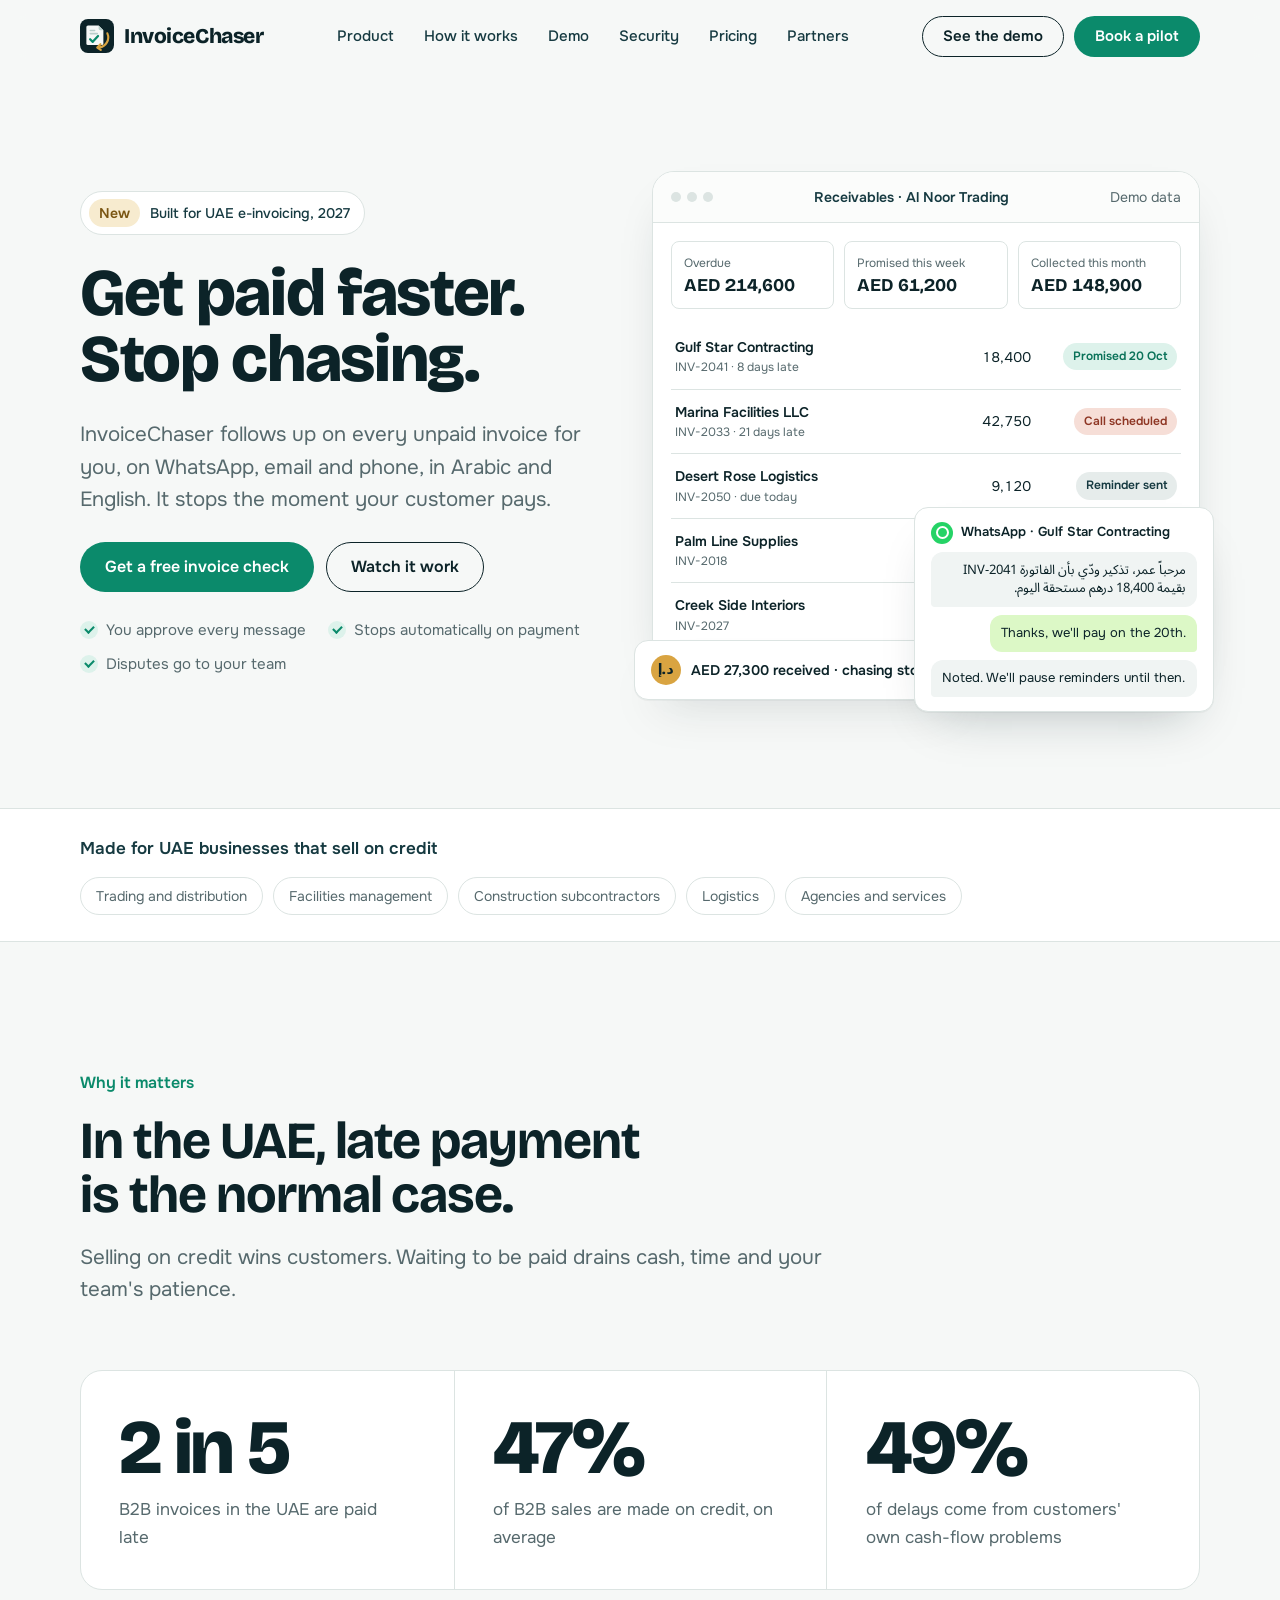
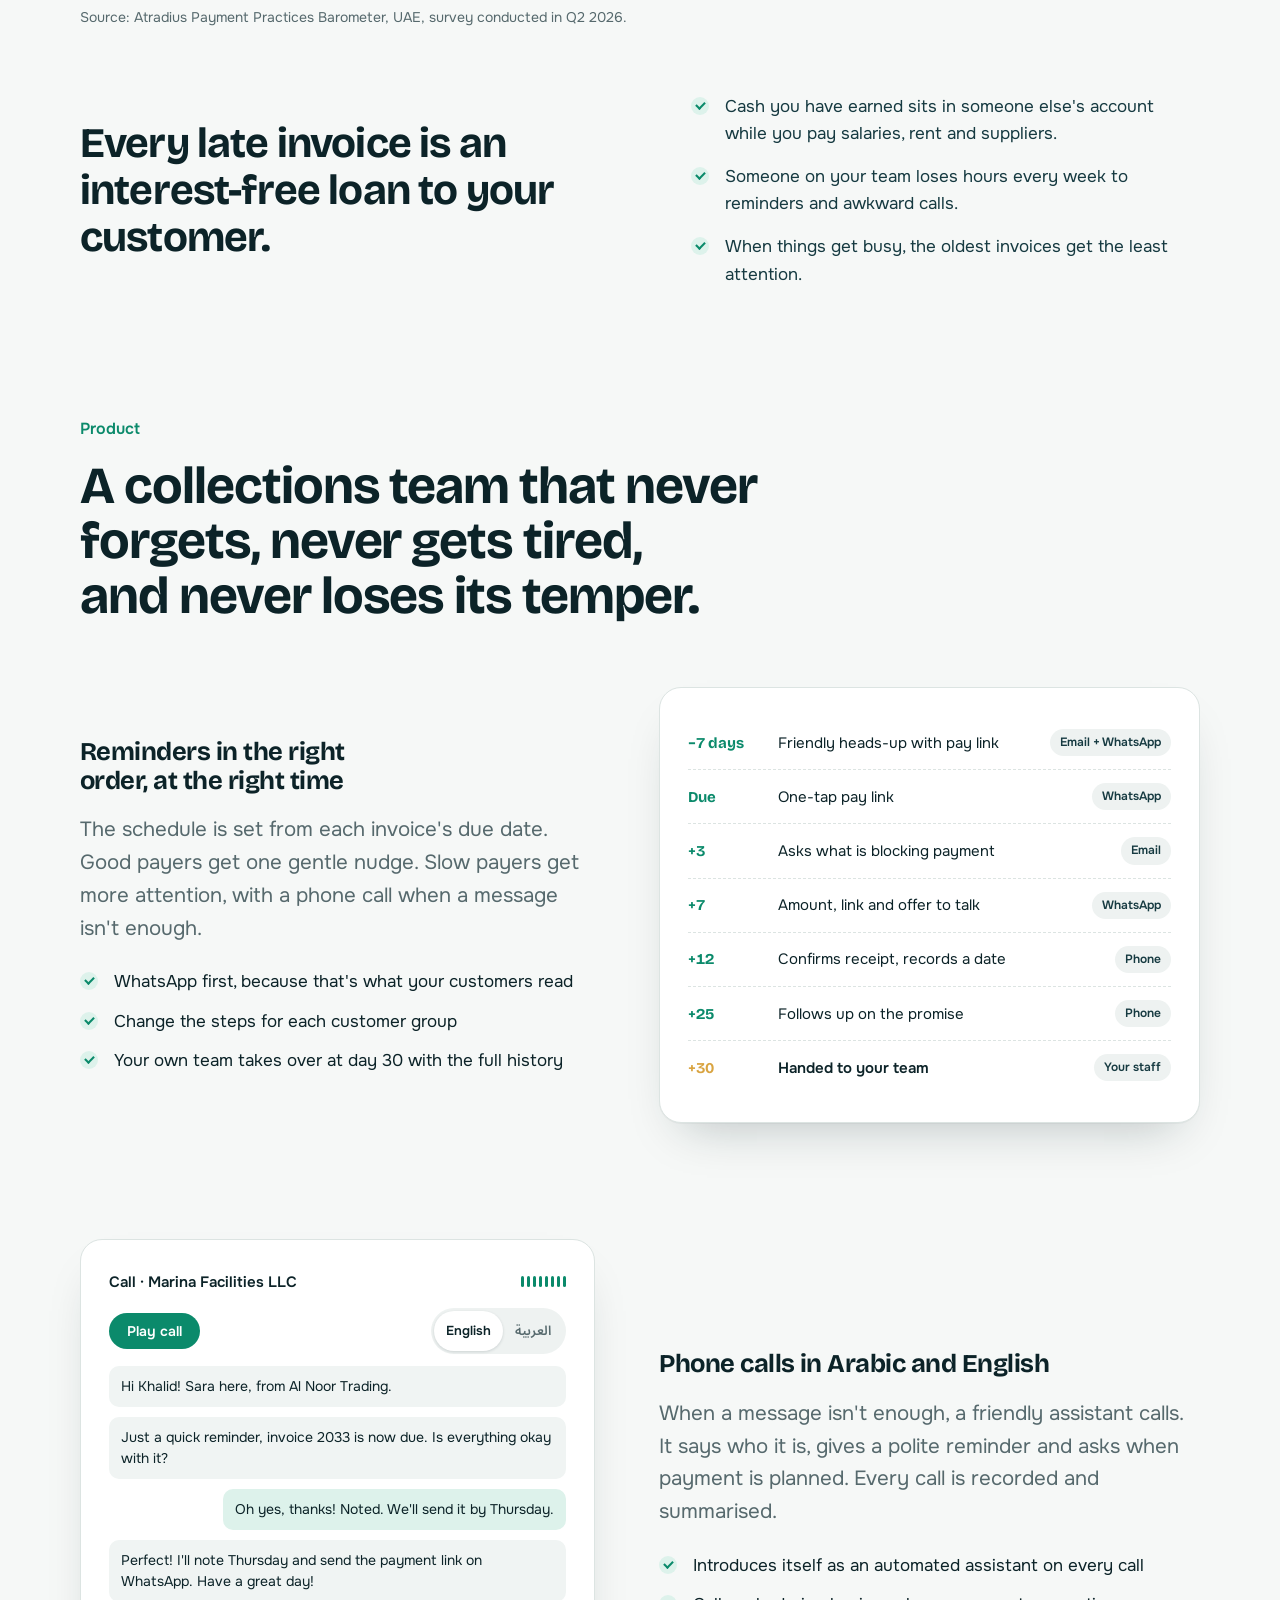
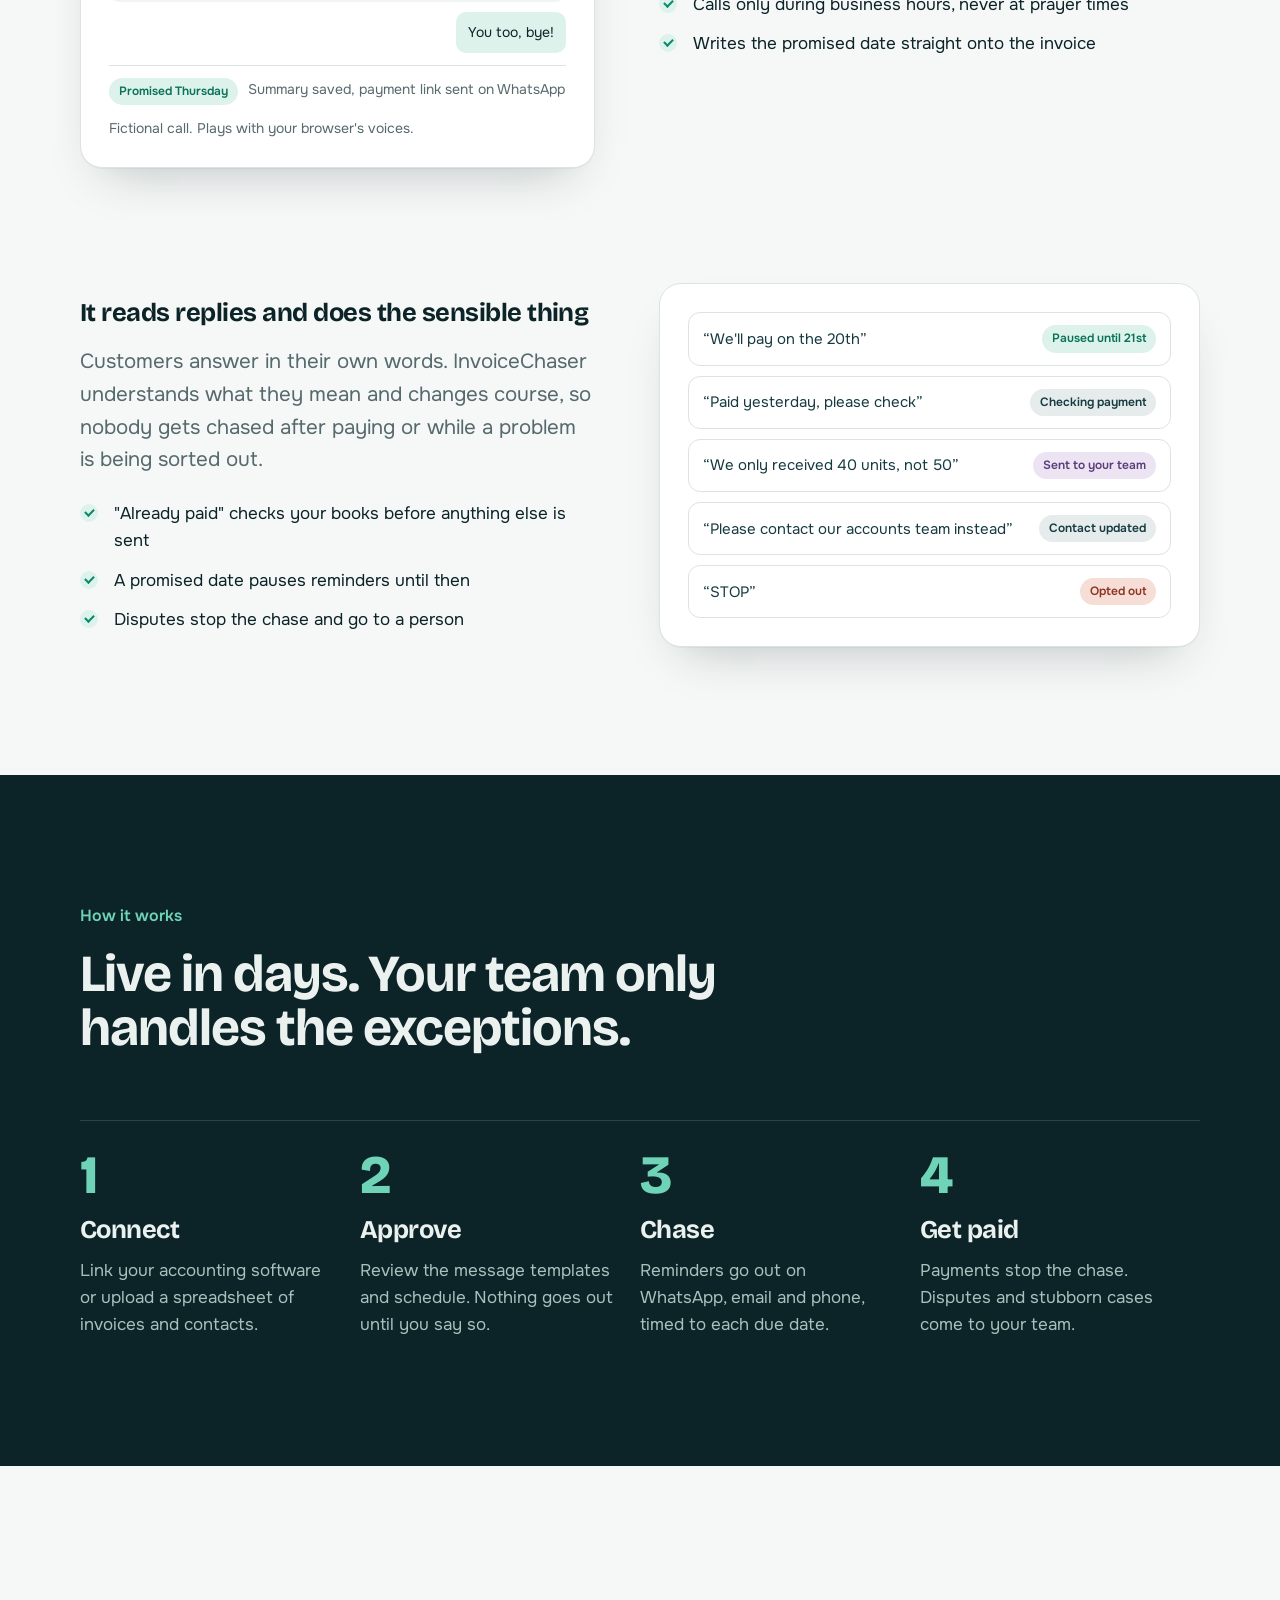
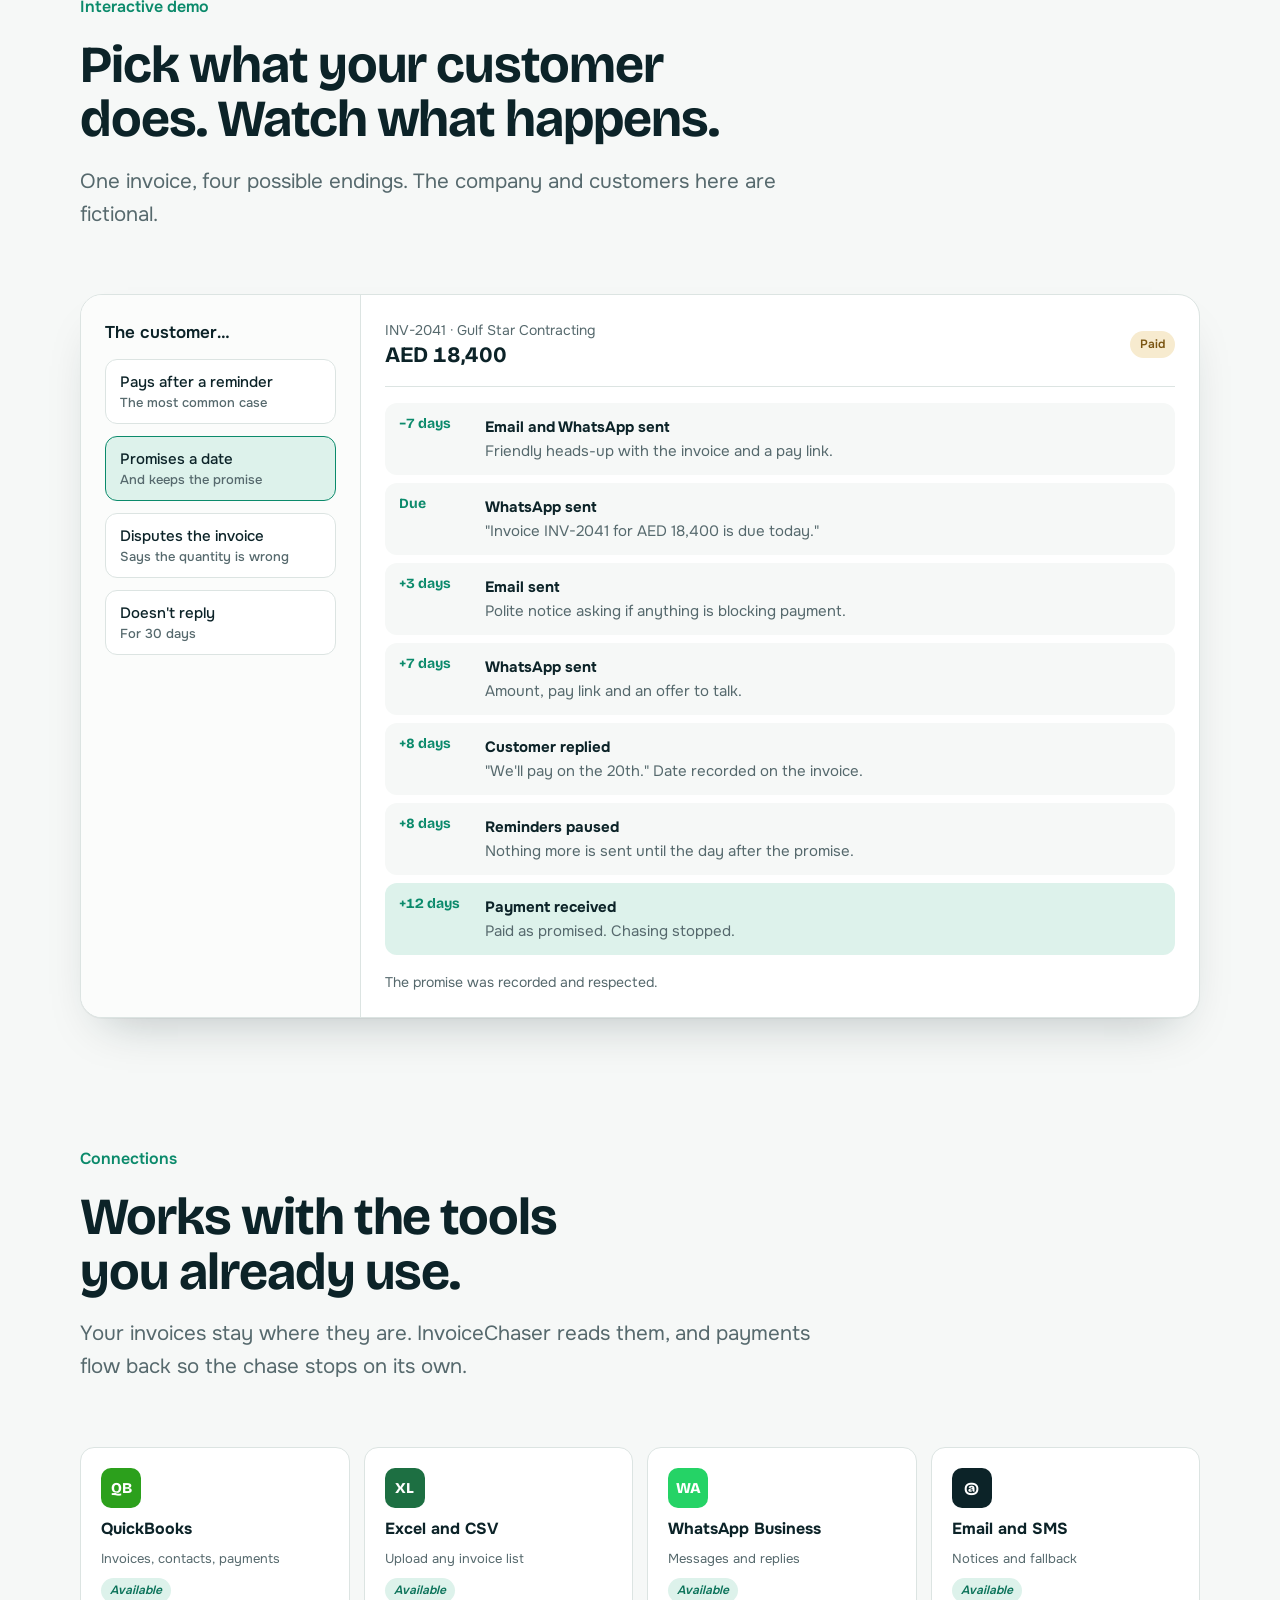
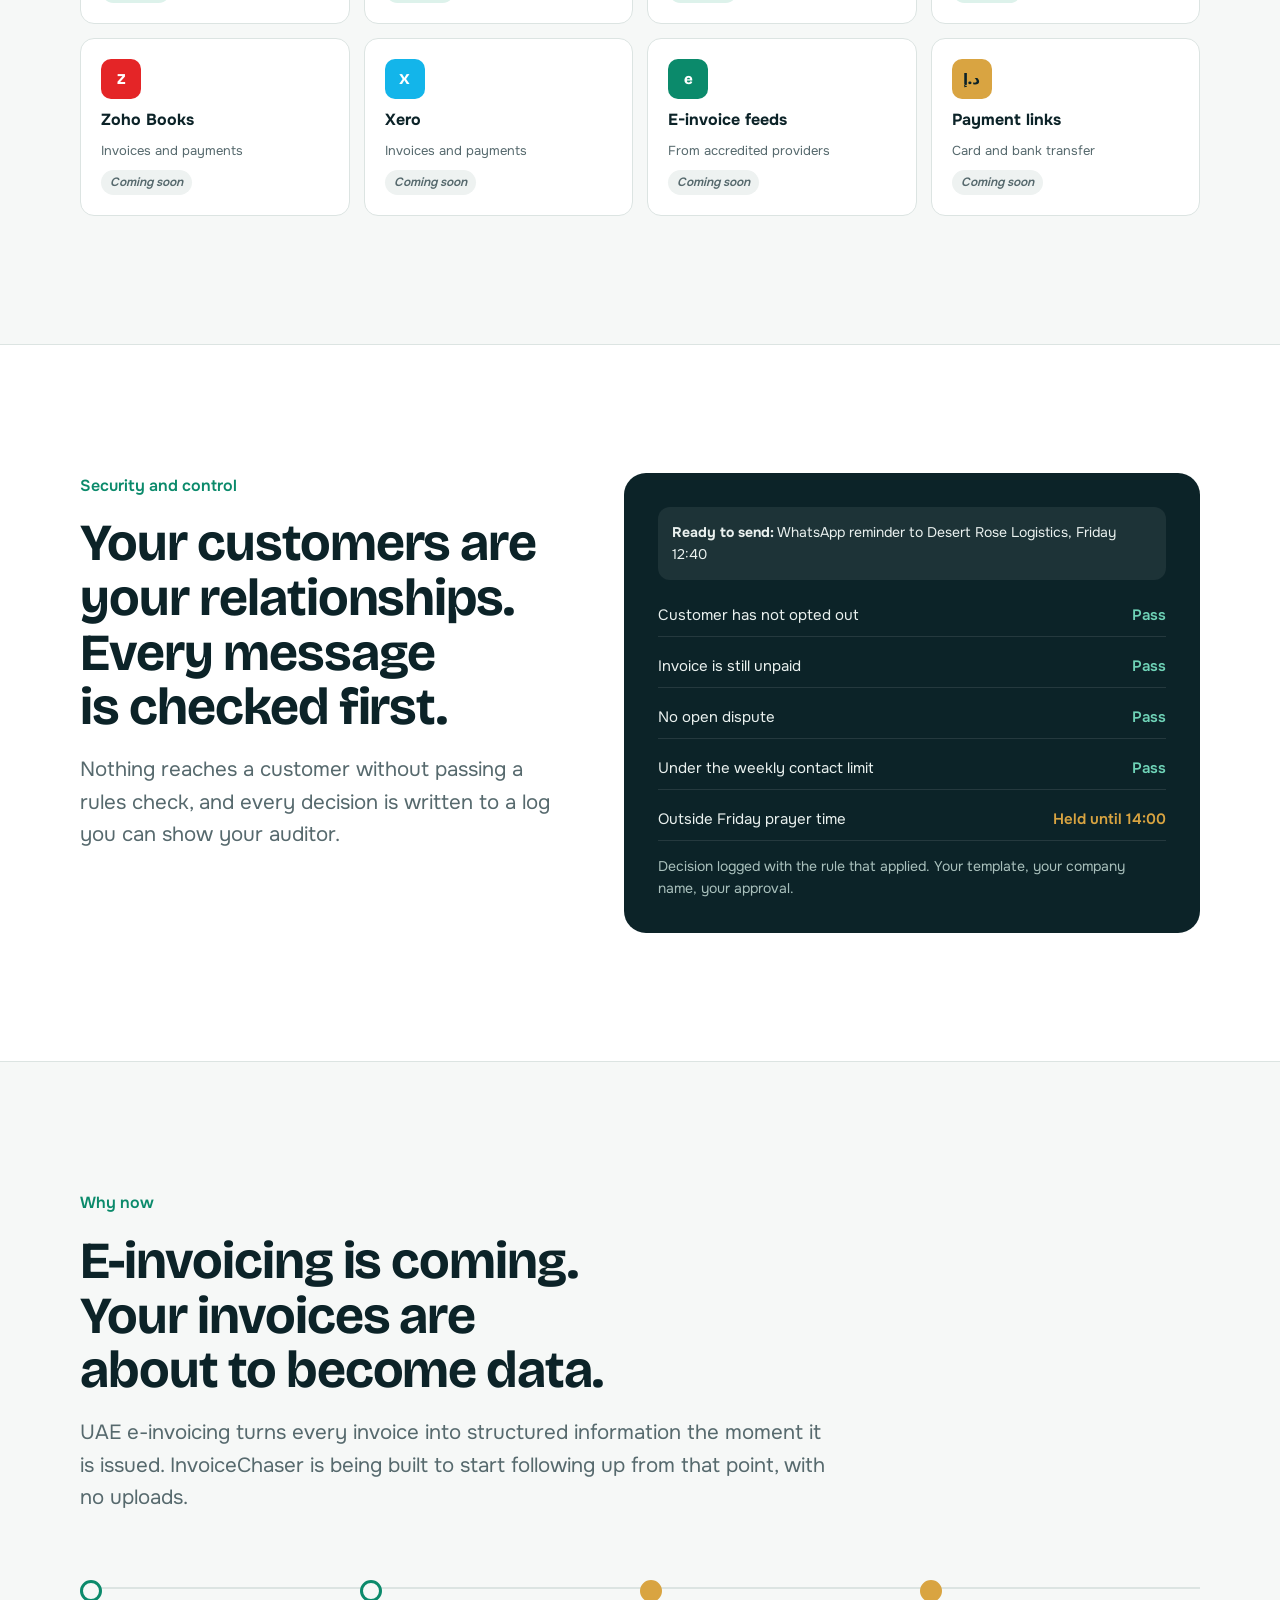
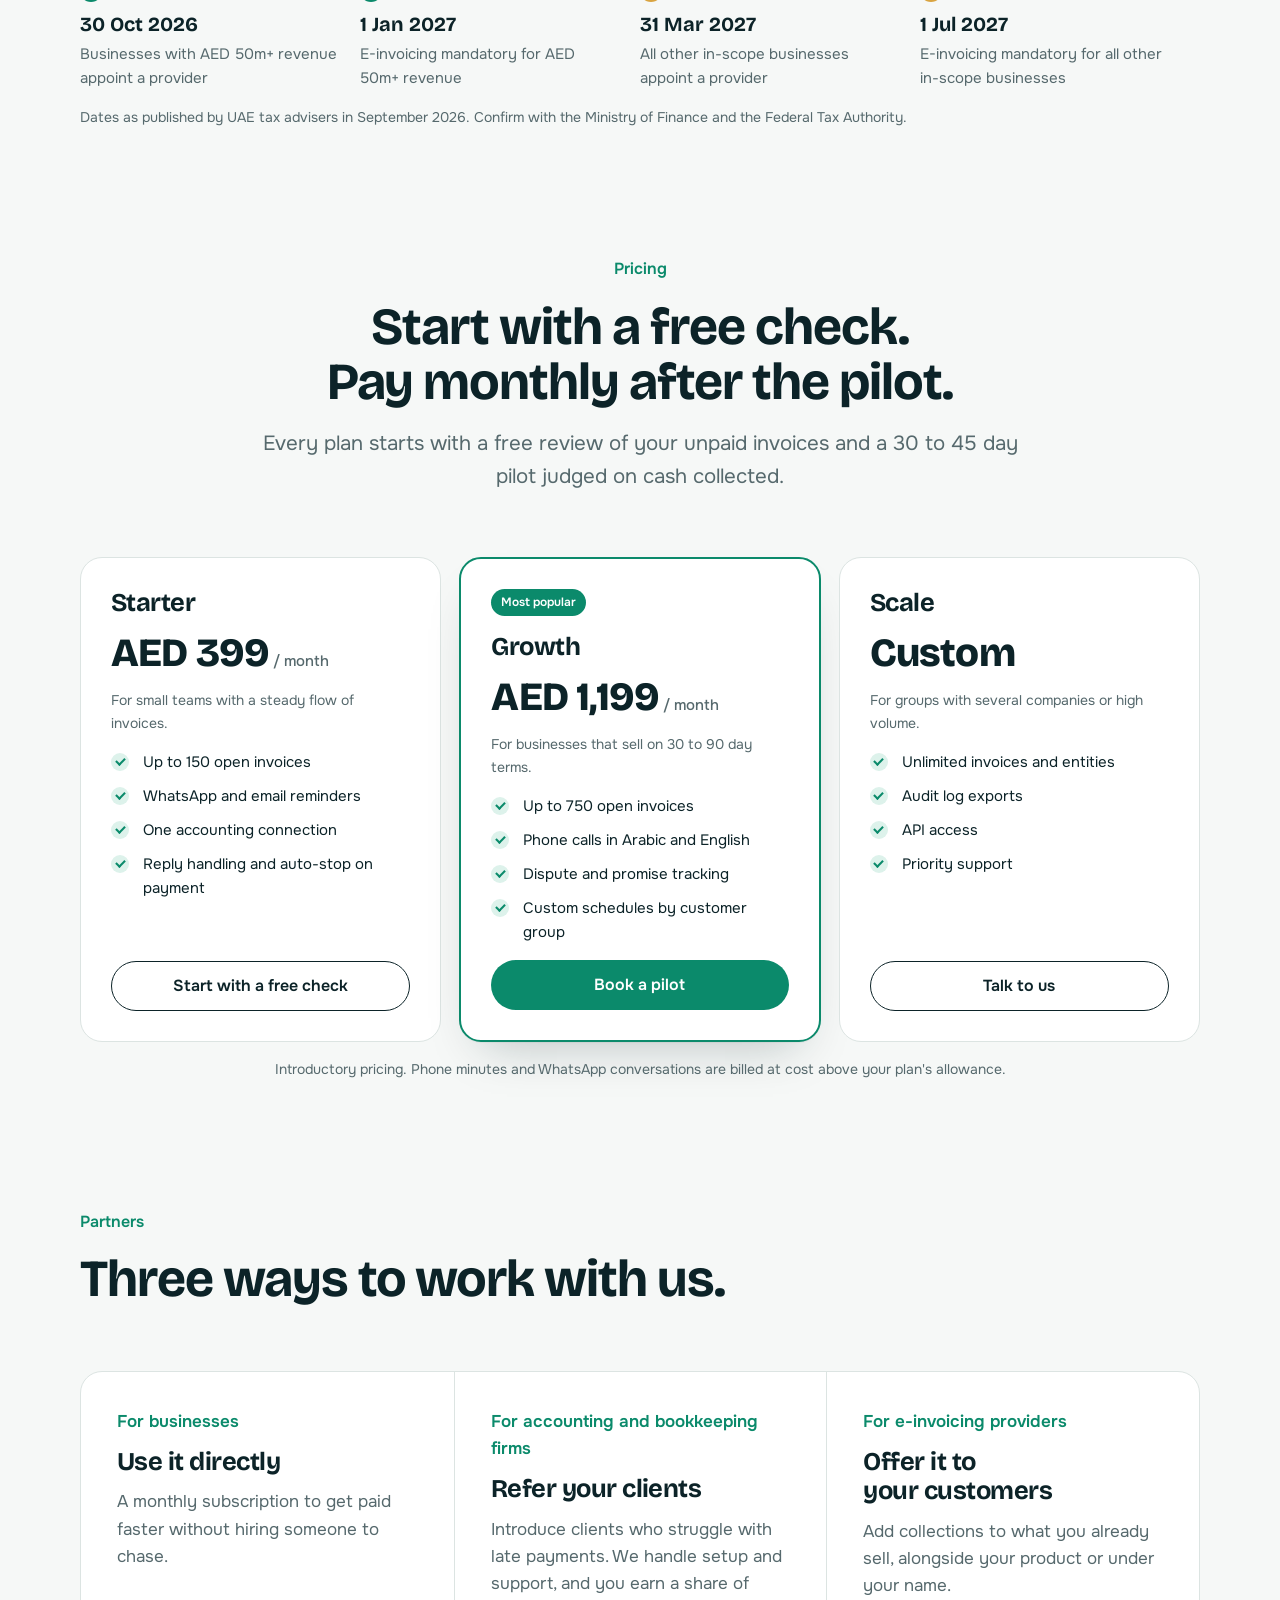
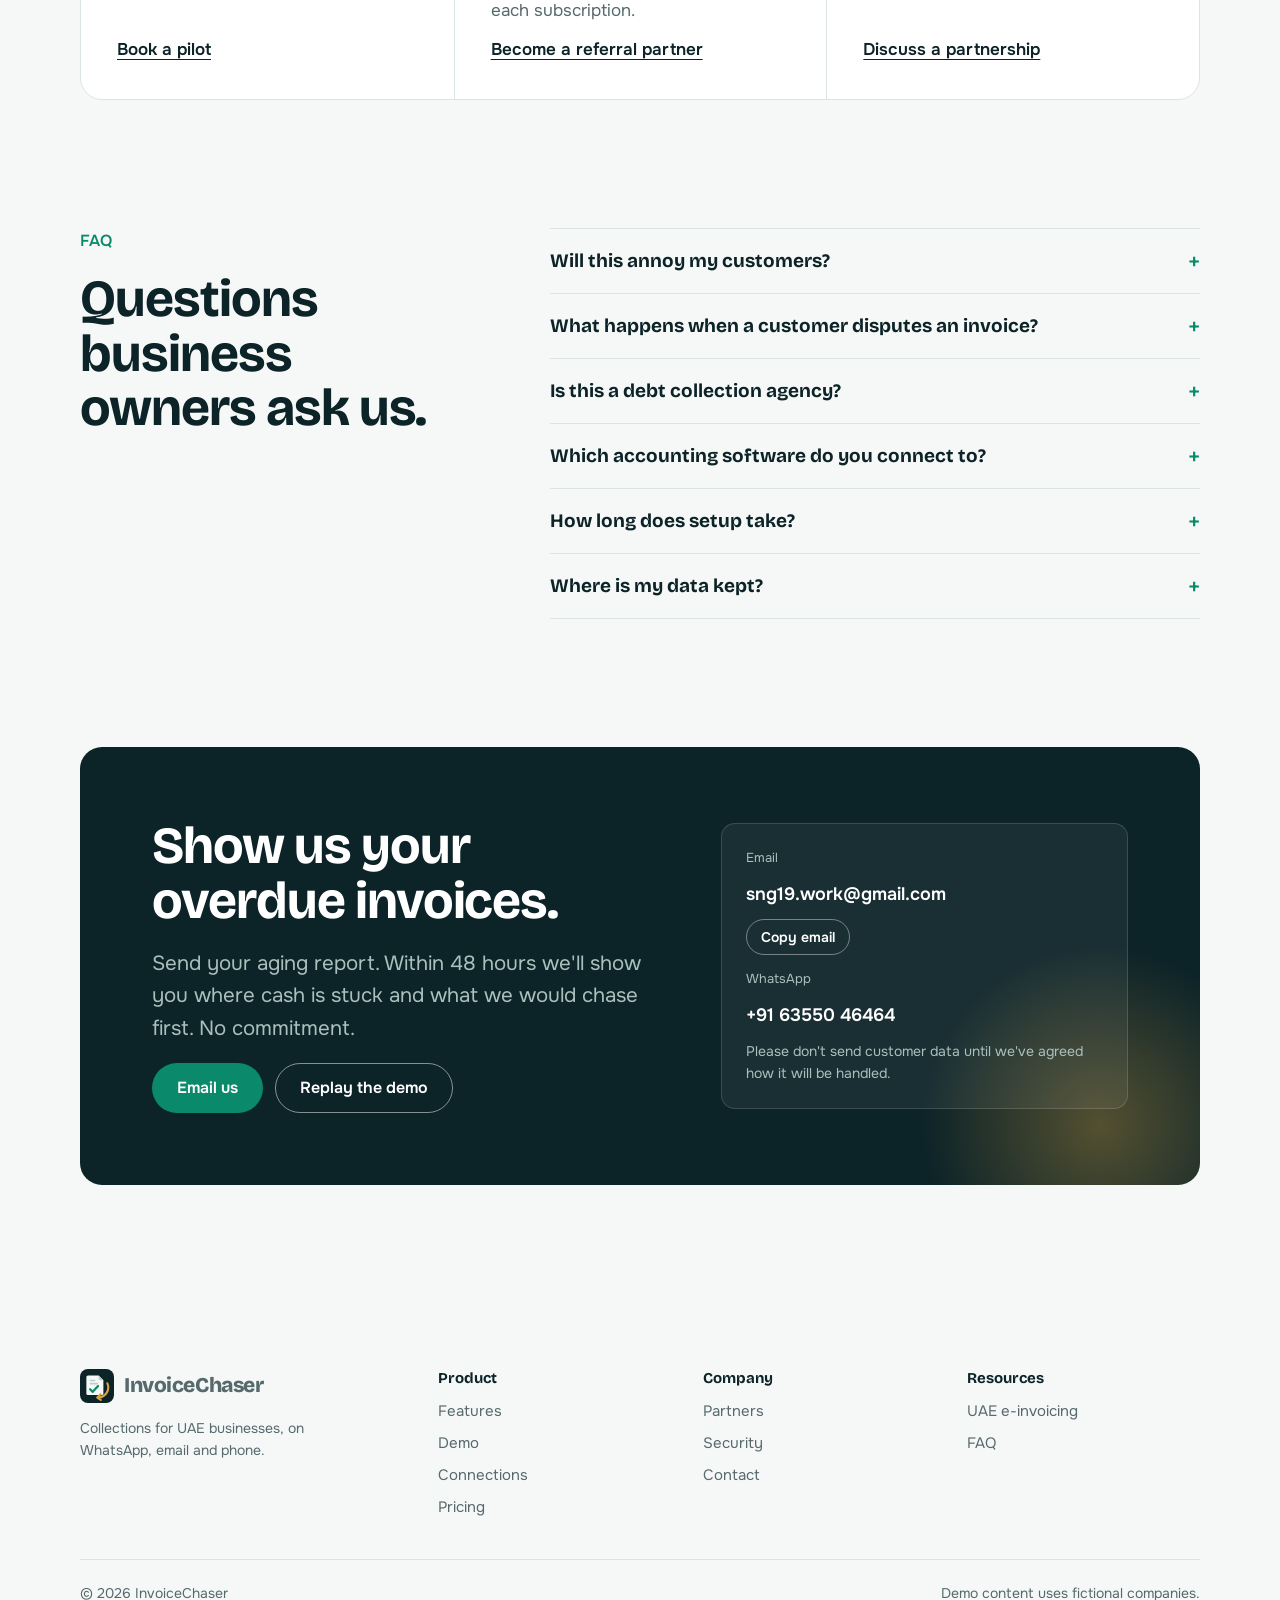
==== index.html @ 2dead04a "Add Edge call recorder and play recorded audio in every browser recorder.html records the sample cal" ====
<!doctype html>
<html lang="en">
<head>
<meta charset="utf-8">
<meta name="viewport" content="width=device-width, initial-scale=1">
<title>InvoiceChaser | Get paid faster in the UAE</title>
<meta name="description" content="InvoiceChaser follows up on unpaid invoices for UAE businesses on WhatsApp, email and phone, in Arabic and English, and stops the moment your customer pays.">
<link rel="icon" type="image/svg+xml" href="[data-uri]">
<link rel="preconnect" href="https://fonts.googleapis.com">
<link rel="preconnect" href="https://fonts.gstatic.com" crossorigin>
<link href="https://fonts.googleapis.com/css2?family=Bricolage+Grotesque:opsz,wght@12..96,500;12..96,700;12..96,800&family=Onest:wght@400;500;600&family=Noto+Sans+Arabic:wght@400;600&display=swap" rel="stylesheet">
<style>
/*
  Direction: the product is the hero. Real-looking UI (receivables board, WhatsApp thread,
  call transcript) carries the page; copy stays short and plain around it.
  Palette: deep gulf ink, cool off-white, emerald for action, date-gold for "paid".
*/
:root{
  --ink:#0C2328; --ink-2:#163A41; --paper:#F6F8F7; --white:#FFFFFF;
  --line:#DCE4E2; --muted:#56696D; --emerald:#0B8A6B; --emerald-2:#0A7259;
  --mint:#DDF2EB; --gold:#D9A441; --gold-soft:#F7EBCF; --rose:#C8553D; --rose-soft:#F6DED7;
  --display:"Bricolage Grotesque", "Segoe UI", system-ui, sans-serif;
  --body:"Onest", "Segoe UI", system-ui, sans-serif;
  --arabic:"Noto Sans Arabic", "Segoe UI", Tahoma, sans-serif;
  --r-sm:8px; --r-md:14px; --r-lg:22px;
  --shadow:0 1px 0 rgba(12,35,40,.04), 0 24px 48px -24px rgba(12,35,40,.28);
}
*{box-sizing:border-box}
html{scroll-behavior:smooth}
html,body{overflow-x:clip}
body{margin:0;background:var(--paper);color:var(--ink);font-family:var(--body);font-size:17px;line-height:1.6;-webkit-font-smoothing:antialiased}
h1,h2,h3,h4,p,ul,ol,figure,blockquote{margin:0}
ul,ol{padding:0;list-style:none}
a{color:inherit}
img,svg{max-width:100%}
.wrap{max-width:1200px;margin-inline:auto;padding-inline:clamp(18px,4vw,40px)}
.section{padding-block:clamp(72px,10vw,128px)}
h1,h2,h3{font-family:var(--display);letter-spacing:-.02em;text-wrap:balance}
h1{font-size:clamp(42px,5.2vw,68px);line-height:.98;font-weight:800}
h2{font-size:clamp(32px,4.2vw,52px);line-height:1.05;font-weight:700}
h3{font-size:clamp(21px,2vw,26px);line-height:1.15;font-weight:700}
.lead{font-size:clamp(18px,1.6vw,21px);color:var(--muted);max-width:56ch}
.small{font-size:14px;color:var(--muted)}
.section-head{display:flex;flex-direction:column;gap:18px;max-width:760px;margin-bottom:clamp(40px,5vw,64px)}
.section-head.center{margin-inline:auto;text-align:center;align-items:center}
.kicker{font-weight:600;color:var(--emerald);font-size:16px}
:focus-visible{outline:3px solid var(--gold);outline-offset:3px;border-radius:6px}

/* buttons */
.btn{display:inline-flex;align-items:center;justify-content:center;gap:8px;font:600 16px/1 var(--body);padding:16px 24px;border-radius:999px;text-decoration:none;border:1.5px solid transparent;cursor:pointer;transition:background .15s,border-color .15s}
.btn-primary{background:var(--emerald);color:#fff}
.btn-primary:hover{background:var(--emerald-2)}
.btn-line{border-color:var(--ink);color:var(--ink);background:transparent}
.btn-line:hover{background:var(--ink);color:#fff}
.on-dark .btn-line{border-color:rgba(255,255,255,.5);color:#fff}
.on-dark .btn-line:hover{background:#fff;color:var(--ink)}

/* nav */
.nav{position:sticky;top:0;z-index:50;background:rgba(246,248,247,.86);backdrop-filter:saturate(1.4) blur(12px);border-bottom:1px solid transparent;transition:border-color .2s}
.nav.scrolled{border-bottom-color:var(--line)}
.nav-in{display:flex;align-items:center;justify-content:space-between;height:72px;gap:20px}
.logo{display:flex;align-items:center;gap:10px;text-decoration:none;font:800 21px/1 var(--display);letter-spacing:-.02em}
.logo-svg{flex:none;display:block}
.logo-mark{width:32px;height:32px;border-radius:9px;background:var(--ink);position:relative;overflow:hidden}
.logo-mark::before{content:"";position:absolute;inset:7px 7px 13px 7px;border-radius:3px;background:var(--emerald)}
.logo-mark::after{content:"";position:absolute;left:7px;right:13px;bottom:7px;height:3px;border-radius:2px;background:var(--gold)}
.menu{display:flex;align-items:center;gap:30px}
.menu a{text-decoration:none;font-weight:500;font-size:15px;color:var(--ink-2)}
.menu a:hover{color:var(--emerald)}
.nav-cta{display:flex;gap:10px;align-items:center}
.nav-cta .btn{padding:12px 20px;font-size:15px}
.burger{display:none;background:none;border:1.5px solid var(--line);border-radius:10px;padding:9px 13px;font:600 14px var(--body);color:var(--ink);cursor:pointer}
@media (max-width:980px){
  .menu{display:none;position:absolute;top:72px;left:0;right:0;flex-direction:column;align-items:flex-start;gap:18px;padding:24px clamp(18px,4vw,40px) 28px;background:var(--paper);border-bottom:1px solid var(--line)}
  .menu.open{display:flex}
  .burger{display:block}
  .nav-cta .btn-line{display:none}
}

/* hero */
.hero{padding-block:clamp(48px,7vw,88px) clamp(64px,8vw,104px);overflow:hidden}
.hero-grid{display:grid;grid-template-columns:minmax(0,1fr) minmax(0,1.08fr);gap:clamp(36px,5vw,72px);align-items:center}
.hero-copy{display:flex;flex-direction:column;gap:26px}
.badge{align-self:flex-start;display:inline-flex;align-items:center;gap:10px;background:var(--white);border:1px solid var(--line);border-radius:999px;padding:7px 14px 7px 8px;font-size:14px;font-weight:500;color:var(--ink-2)}
.badge b{background:var(--gold-soft);color:#7A5512;border-radius:999px;padding:3px 10px;font-weight:600}
.hero-actions{display:flex;flex-wrap:wrap;gap:12px}
.hero-points{display:flex;flex-wrap:wrap;gap:10px 22px;font-size:15px;color:var(--muted)}
.hero-points li{display:flex;align-items:center;gap:8px}
.tick{width:18px;height:18px;border-radius:50%;background:var(--mint);display:inline-grid;place-items:center;flex:none}
.tick::after{content:"";width:7px;height:4px;border-left:2px solid var(--emerald);border-bottom:2px solid var(--emerald);transform:rotate(-45deg) translate(1px,-1px)}

/* product window */
.stage{position:relative;padding:10px 0 40px 0}
.app{background:var(--white);border:1px solid var(--line);border-radius:var(--r-lg);box-shadow:var(--shadow);overflow:hidden}
.app-bar{display:flex;align-items:center;justify-content:space-between;padding:14px 18px;border-bottom:1px solid var(--line);background:#FBFCFB}
.dots{display:flex;gap:6px}.dots i{width:10px;height:10px;border-radius:50%;background:var(--line)}
.app-title{font-weight:600;font-size:14px;color:var(--ink-2)}
.app-body{padding:18px}
.kpis{display:grid;grid-template-columns:repeat(3,1fr);gap:10px;margin-bottom:16px}
.kpi{border:1px solid var(--line);border-radius:var(--r-sm);padding:12px}
.kpi p{font-size:12px;color:var(--muted)}
.kpi strong{display:block;font:700 18px/1.25 var(--display);white-space:nowrap;font-variant-numeric:tabular-nums}
.rows{display:flex;flex-direction:column}
.row{display:grid;grid-template-columns:1.4fr .9fr .9fr;gap:10px;align-items:center;padding:11px 4px;border-top:1px solid var(--line);font-size:14px}
.row:first-child{border-top:0}
.row .co{font-weight:600}
.row .co small{display:block;font-weight:400;color:var(--muted);font-size:12px}
.row .amt{font-variant-numeric:tabular-nums;text-align:right}
.st{justify-self:end;font-size:12px;font-weight:600;padding:4px 10px;border-radius:999px;white-space:nowrap}
.st-over{background:var(--rose-soft);color:#8E3624}
.st-prom{background:var(--mint);color:var(--emerald-2)}
.st-paid{background:var(--gold-soft);color:#7A5512}
.st-due{background:#E6ECEB;color:var(--ink-2)}
.st-disp{background:#ECE4F3;color:#5B3D7A}
.float{position:absolute;background:var(--white);border:1px solid var(--line);border-radius:var(--r-md);box-shadow:var(--shadow);padding:14px 16px;font-size:14px}
.float-wa{right:-14px;bottom:-6px;width:min(300px,78%);display:flex;flex-direction:column;gap:8px}
.wa-head{display:flex;align-items:center;gap:8px;font-weight:600;font-size:13px}
.wa-dot{width:22px;height:22px;border-radius:50%;background:#25D366;display:grid;place-items:center}
.wa-dot::after{content:"";width:9px;height:9px;border:2px solid #fff;border-radius:50%}
.msg{background:#F0F4F3;border-radius:12px 12px 12px 4px;padding:9px 11px;font-size:13px;line-height:1.45}
.msg.me{background:#DCF8C6;border-radius:12px 12px 4px 12px;align-self:flex-end}
.msg.ar{font-family:var(--arabic);direction:rtl;text-align:right}
.float-paid{left:-18px;bottom:6px;display:flex;align-items:center;gap:10px;font-weight:600}
.coin{width:30px;height:30px;border-radius:50%;background:var(--gold);display:grid;place-items:center;color:var(--ink);font:800 14px var(--display)}
@media (max-width:960px){.hero-grid{grid-template-columns:1fr}.float-paid{left:8px}.float-wa{right:8px}}
@media (max-width:520px){.kpis{grid-template-columns:1fr 1fr}.kpi:last-child{display:none}.float-paid{display:none}.float-wa{position:static;width:100%;margin-top:14px}}

/* load moment */
@media (prefers-reduced-motion:no-preference){
  .float-paid{animation:pop .5s 1.2s both cubic-bezier(.2,.9,.3,1.3)}
  .float-wa .msg{animation:in .4s both}
  .float-wa .msg:nth-of-type(2){animation-delay:.5s}.float-wa .msg:nth-of-type(3){animation-delay:.9s}
  @keyframes pop{from{opacity:0;transform:scale(.8)}to{opacity:1;transform:none}}
  @keyframes in{from{opacity:0;transform:translateY(6px)}to{opacity:1;transform:none}}
}

/* sectors */
.sectors{border-block:1px solid var(--line);background:var(--white)}
.sectors-in{display:flex;flex-wrap:wrap;align-items:center;gap:14px 36px;padding-block:26px}
.sectors-in p{font-weight:600;color:var(--ink-2)}
.sectors-in ul{display:flex;flex-wrap:wrap;gap:10px}
.sectors-in li{border:1px solid var(--line);border-radius:999px;padding:7px 15px;font-size:14px;color:var(--muted)}

/* problem */
.problem-grid{display:grid;grid-template-columns:repeat(3,1fr);gap:0;border:1px solid var(--line);border-radius:var(--r-lg);background:var(--white);overflow:hidden}
.fig{padding:clamp(24px,3vw,40px);border-left:1px solid var(--line);display:flex;flex-direction:column;gap:10px}
.fig:first-child{border-left:0}
.fig strong{font:800 clamp(52px,6vw,80px)/1 var(--display);letter-spacing:-.03em;color:var(--ink)}
.fig p{color:var(--muted);max-width:26ch}
.cite{margin-top:16px}
.loan{margin-top:clamp(40px,5vw,64px);display:grid;grid-template-columns:1.1fr 1fr;gap:clamp(28px,4vw,56px);align-items:center}
.loan blockquote{font:700 clamp(28px,3.4vw,42px)/1.12 var(--display);letter-spacing:-.02em}
.loan ul{display:flex;flex-direction:column;gap:16px}
.loan li{display:grid;grid-template-columns:22px 1fr;gap:12px;color:var(--ink-2)}
.loan li .tick{margin-top:4px}
@media (max-width:820px){.problem-grid{grid-template-columns:1fr}.fig{border-left:0;border-top:1px solid var(--line)}.fig:first-child{border-top:0}.loan{grid-template-columns:1fr}}

/* features */
.features{display:flex;flex-direction:column;gap:clamp(72px,9vw,120px)}
.feature{display:grid;grid-template-columns:1fr 1.05fr;gap:clamp(32px,5vw,80px);align-items:center}
.feature.flip .feature-copy{order:2}
.feature-copy{display:flex;flex-direction:column;gap:18px}
.feature-copy ul{display:flex;flex-direction:column;gap:12px;margin-top:6px}
.feature-copy li{display:grid;grid-template-columns:22px 1fr;gap:12px}
.feature-copy li .tick{margin-top:4px}
.panel{background:var(--white);border:1px solid var(--line);border-radius:var(--r-lg);box-shadow:var(--shadow);padding:clamp(18px,2.4vw,28px)}
@media (max-width:900px){.feature{grid-template-columns:1fr}.feature.flip .feature-copy{order:0}}

/* panel: channel ladder */
.ladder{display:flex;flex-direction:column}
.rung{display:grid;grid-template-columns:76px 1fr auto;gap:14px;align-items:center;padding:13px 0;border-top:1px dashed var(--line);font-size:15px}
.rung:first-child{border-top:0}
.rung .d{font:700 15px var(--display);color:var(--emerald);font-variant-numeric:tabular-nums}
.ch{font-size:12px;font-weight:600;border-radius:999px;padding:4px 10px;background:#EEF2F1;color:var(--ink-2)}
.rung.team .d{color:var(--gold)}
.rung.team{font-weight:600}

/* panel: call */
.call{display:flex;flex-direction:column;gap:12px}
.call-top{display:flex;justify-content:space-between;align-items:center;font-weight:600;font-size:15px}
.call-ctrl{display:flex;flex-wrap:wrap;align-items:center;justify-content:space-between;gap:10px}
.play{font:600 14px var(--body);background:var(--emerald);color:#fff;border:0;border-radius:999px;padding:9px 18px;cursor:pointer}
.lang{display:inline-flex;background:#EEF2F1;border-radius:999px;padding:3px}
.lang button{font:600 13px var(--body);border:0;background:transparent;color:var(--muted);padding:6px 12px;border-radius:999px;cursor:pointer}
.lang button[data-lang=ar]{font-family:var(--arabic)}
.lang button[aria-pressed=true]{background:var(--white);color:var(--ink);box-shadow:0 1px 3px rgba(12,35,40,.15)}
.script{display:flex;flex-direction:column;gap:10px}
.script[dir=rtl] .line.cust{align-self:flex-start}
.play:hover{background:var(--emerald-2)}
.line.speaking{outline:2px solid var(--emerald);outline-offset:2px}
.wave{display:flex;gap:3px;align-items:center;height:28px}
.wave i{width:3px;border-radius:2px;background:var(--emerald);height:40%}
.wave i{animation-play-state:paused}.wave.on i{animation-play-state:running}
@media (prefers-reduced-motion:no-preference){.wave i{animation:w 1s infinite ease-in-out}.wave i:nth-child(2n){animation-delay:.2s}.wave i:nth-child(3n){animation-delay:.4s}@keyframes w{50%{height:100%}}}
.line{padding:10px 12px;border-radius:10px;font-size:14px;line-height:1.5}
.line.bot{background:#F0F4F3}
.line.cust{background:var(--mint);align-self:flex-end;max-width:85%}
.line.ar{font-family:var(--arabic);direction:rtl;text-align:right}
.outcome{display:flex;gap:10px;flex-wrap:wrap;border-top:1px solid var(--line);padding-top:12px;font-size:14px}

/* panel: reply sorter */
.sorter{display:flex;flex-direction:column;gap:10px}
.sort-row{display:grid;grid-template-columns:1fr auto;gap:12px;align-items:center;padding:12px 14px;border:1px solid var(--line);border-radius:12px;font-size:15px}
.sort-row q{quotes:"\201C" "\201D";color:var(--ink-2)}
.sort-row .st{justify-self:end}

/* how */
.how{background:var(--ink);color:#EAF1EF}
.how .lead{color:#A9C0BC}
.how .kicker{color:#6FD3B7}
.steps{display:grid;grid-template-columns:repeat(4,1fr);gap:0;counter-reset:s;border-top:1px solid rgba(255,255,255,.14)}
.step{padding:28px 26px 0 0;display:flex;flex-direction:column;gap:12px;position:relative}
.step::before{counter-increment:s;content:counter(s);font:800 54px/1 var(--display);color:#6FD3B7}
.step p{color:#A9C0BC}
@media (max-width:860px){.steps{grid-template-columns:1fr 1fr;row-gap:36px}}
@media (max-width:520px){.steps{grid-template-columns:1fr}}

/* demo */
.demo{display:grid;grid-template-columns:280px 1fr;gap:0;background:var(--white);border:1px solid var(--line);border-radius:var(--r-lg);box-shadow:var(--shadow);overflow:hidden}
.demo-side{background:#FBFCFB;border-right:1px solid var(--line);padding:24px;display:flex;flex-direction:column;gap:12px}
.demo-side p{font-weight:600}
.choice{display:flex;flex-direction:column;align-items:flex-start;gap:2px;text-align:left;width:100%;font:500 15px var(--body);color:var(--ink);background:var(--white);border:1.5px solid var(--line);border-radius:12px;padding:12px 14px;cursor:pointer}
.choice small{color:var(--muted);font-size:13px}
.choice[aria-pressed="true"]{border-color:var(--emerald);background:var(--mint)}
.demo-main{padding:24px;display:flex;flex-direction:column;gap:16px;min-width:0}
.case{display:flex;flex-wrap:wrap;justify-content:space-between;gap:12px;align-items:center;padding-bottom:16px;border-bottom:1px solid var(--line)}
.case strong{font:700 22px var(--display);font-variant-numeric:tabular-nums}
.feed{display:flex;flex-direction:column;gap:8px;min-height:340px}
.ev{display:grid;grid-template-columns:72px 1fr;gap:14px;padding:12px 14px;border-radius:12px;background:#F6F8F7;font-size:15px}
.ev .t{font:700 14px var(--display);color:var(--emerald);font-variant-numeric:tabular-nums}
.ev b{display:block}
.ev span{color:var(--muted)}
.ev.hand{background:var(--gold-soft)}
.ev.stop{background:var(--mint)}
@media (prefers-reduced-motion:no-preference){.ev{animation:in .35s both}}
.demo-note{font-size:14px;color:var(--muted)}
@media (max-width:820px){.demo{grid-template-columns:1fr}.demo-side{border-right:0;border-bottom:1px solid var(--line)}}

/* integrations */
.hub{display:grid;grid-template-columns:repeat(4,1fr);gap:14px}
.tile{background:var(--white);border:1px solid var(--line);border-radius:var(--r-md);padding:20px;display:flex;flex-direction:column;gap:8px}
.tile .ic{width:40px;height:40px;border-radius:10px;display:grid;place-items:center;font:800 15px var(--display);color:#fff}
.tile b{font-size:16px}
.tile span{font-size:13px;color:var(--muted)}
.soon{align-self:flex-start;font-size:12px;font-weight:600;padding:3px 9px;border-radius:999px;background:#EEF2F1;color:var(--muted)}
.live{background:var(--mint);color:var(--emerald-2)}
@media (max-width:860px){.hub{grid-template-columns:1fr 1fr}}

/* trust */
.trust{display:grid;grid-template-columns:1fr 1.2fr;gap:clamp(32px,5vw,80px);align-items:start}
.gate{background:var(--ink);color:#EAF1EF;border-radius:var(--r-lg);padding:clamp(22px,3vw,34px);display:flex;flex-direction:column;gap:14px}
.gate-msg{background:rgba(255,255,255,.07);border-radius:12px;padding:14px;font-size:14px}
.checklist{display:flex;flex-direction:column;gap:8px}
.check{display:flex;justify-content:space-between;gap:12px;font-size:15px;padding:9px 0;border-bottom:1px solid rgba(255,255,255,.1)}
.check em{font-style:normal;color:#6FD3B7;font-weight:600}
.check.hold em{color:var(--gold)}
.gate-foot{font-size:14px;color:#A9C0BC}
@media (max-width:900px){.trust{grid-template-columns:1fr}}

/* timeline */
.tl{display:grid;grid-template-columns:repeat(4,1fr);gap:0;position:relative}
.tl::before{content:"";position:absolute;left:0;right:0;top:9px;height:2px;background:var(--line)}
.tl-item{position:relative;padding:34px 22px 0 0;display:flex;flex-direction:column;gap:6px}
.tl-item::before{content:"";position:absolute;top:2px;left:0;width:16px;height:16px;border-radius:50%;background:var(--paper);border:3px solid var(--emerald)}
.tl-item.sme::before{background:var(--gold);border-color:var(--gold)}
.tl-item b{font:700 20px var(--display)}
.tl-item span{color:var(--muted);font-size:15px}
@media (max-width:820px){.tl{grid-template-columns:1fr 1fr;row-gap:28px}.tl::before{display:none}}

/* pricing */
.plans{display:grid;grid-template-columns:repeat(3,1fr);gap:18px;align-items:stretch}
.plan{background:var(--white);border:1px solid var(--line);border-radius:var(--r-lg);padding:30px;display:flex;flex-direction:column;gap:16px}
.plan.pick{border:2px solid var(--emerald);box-shadow:var(--shadow)}
.plan .price{font:800 40px/1 var(--display);letter-spacing:-.02em}
.plan .price small{font:500 15px var(--body);color:var(--muted);letter-spacing:0}
.plan ul{display:flex;flex-direction:column;gap:10px;font-size:15px;flex:1}
.plan li{display:grid;grid-template-columns:22px 1fr;gap:10px}
.plan li .tick{margin-top:3px}
.plan .btn{width:100%}
.ribbon{align-self:flex-start;font-size:12px;font-weight:600;background:var(--emerald);color:#fff;border-radius:999px;padding:4px 10px}
@media (max-width:900px){.plans{grid-template-columns:1fr}}

/* partners */
.ways{display:grid;grid-template-columns:repeat(3,1fr);gap:0;border:1px solid var(--line);border-radius:var(--r-lg);overflow:hidden;background:var(--white)}
.way{padding:clamp(24px,3vw,36px);border-left:1px solid var(--line);display:flex;flex-direction:column;gap:12px}
.way:first-child{border-left:0}
.way .who{font-weight:600;color:var(--emerald)}
.way p{color:var(--muted)}
.way a{margin-top:auto;font-weight:600;color:var(--ink);text-underline-offset:4px}
@media (max-width:860px){.ways{grid-template-columns:1fr}.way{border-left:0;border-top:1px solid var(--line)}.way:first-child{border-top:0}}

/* faq */
.faq{display:grid;grid-template-columns:1fr 1.6fr;gap:clamp(32px,5vw,80px)}
.faq details{border-top:1px solid var(--line);padding:20px 0}
.faq details:last-child{border-bottom:1px solid var(--line)}
.faq summary{cursor:pointer;font:700 19px var(--display);list-style:none;display:flex;justify-content:space-between;gap:16px}
.faq summary::-webkit-details-marker{display:none}
.faq summary::after{content:"+";font-weight:500;color:var(--emerald);font-size:24px;line-height:1}
.faq details[open] summary::after{content:"\2212"}
.faq details p{margin-top:10px;color:var(--muted);max-width:62ch}
@media (max-width:860px){.faq{grid-template-columns:1fr}}

/* cta */
.cta{background:var(--ink);color:#fff;border-radius:var(--r-lg);padding:clamp(36px,6vw,72px);display:grid;grid-template-columns:1.3fr 1fr;gap:40px;align-items:center;position:relative;overflow:hidden}
.cta::after{content:"";position:absolute;right:-80px;bottom:-120px;width:360px;height:360px;border-radius:50%;background:radial-gradient(circle,rgba(217,164,65,.35),transparent 70%)}
.cta .lead{color:#A9C0BC}
.cta-copy{display:flex;flex-direction:column;gap:18px;position:relative;z-index:1}
.cta-box{position:relative;z-index:1;background:rgba(255,255,255,.06);border:1px solid rgba(255,255,255,.14);border-radius:var(--r-md);padding:24px;display:flex;flex-direction:column;gap:14px}
.cta-box label{font-size:13px;color:#A9C0BC}
.cta-box .val{font:600 18px var(--body);user-select:all;word-break:break-all}
.copy{align-self:flex-start;font:600 14px var(--body);background:transparent;color:#fff;border:1.5px solid rgba(255,255,255,.4);border-radius:999px;padding:8px 14px;cursor:pointer}
@media (max-width:860px){.cta{grid-template-columns:1fr}}

/* footer */
footer{padding-block:56px 40px}
.foot{display:grid;grid-template-columns:1.4fr repeat(3,1fr);gap:32px}
.foot h4{font:700 15px var(--display);margin-bottom:12px}
.foot ul{display:flex;flex-direction:column;gap:8px;font-size:15px}
.foot a{text-decoration:none;color:var(--muted)}
.foot a:hover{color:var(--emerald)}
.foot-base{display:flex;flex-wrap:wrap;justify-content:space-between;gap:12px;border-top:1px solid var(--line);margin-top:40px;padding-top:22px;font-size:14px;color:var(--muted)}
@media (max-width:760px){.foot{grid-template-columns:1fr 1fr}}
</style>
</head>
<body>

<header class="nav" id="nav">
  <div class="wrap nav-in">
    <a class="logo" href="#top"><svg class="logo-svg" viewBox="0 0 64 64" width="34" height="34" aria-hidden="true">
  <rect width="64" height="64" rx="15" fill="#0C2328"/>
  
  <path d="M15 12h20l9 9v25a3 3 0 0 1-3 3H15a3 3 0 0 1-3-3V15a3 3 0 0 1 3-3z" fill="#F6F8F7"/>
  <path d="M35 12v6a3 3 0 0 0 3 3h6z" fill="#B9CFCB"/>
  
  <rect x="18" y="20" width="11" height="3" rx="1.5" fill="#B9CFCB"/>
  <rect x="18" y="26" width="16" height="3" rx="1.5" fill="#B9CFCB"/>
  
  <path d="M19 38l5 5 10-11" fill="none" stroke="#0B8A6B" stroke-width="4.2" stroke-linecap="round" stroke-linejoin="round"/>
  
  <path d="M51.5 27a19 19 0 0 1-15 26.5" fill="none" stroke="#D9A441" stroke-width="4" stroke-linecap="round"/>
  <path d="M38.5 47.5l-6 6.2 6.6 4.6" fill="none" stroke="#D9A441" stroke-width="4" stroke-linecap="round" stroke-linejoin="round"/>
</svg>InvoiceChaser</a>
    <nav class="menu" id="menu" aria-label="Main">
      <a href="#product">Product</a>
      <a href="#how">How it works</a>
      <a href="#demo">Demo</a>
      <a href="#trust">Security</a>
      <a href="#pricing">Pricing</a>
      <a href="#partners">Partners</a>
    </nav>
    <div class="nav-cta">
      <a class="btn btn-line" href="#demo">See the demo</a>
      <a class="btn btn-primary" href="#contact">Book a pilot</a>
      <button class="burger" id="burger" aria-expanded="false" aria-controls="menu">Menu</button>
    </div>
  </div>
</header>

<main id="top">

<!-- HERO -->
<section class="hero">
  <div class="wrap hero-grid">
    <div class="hero-copy">
      <span class="badge"><b>New</b> Built for UAE e-invoicing, 2027</span>
      <h1>Get paid faster. Stop chasing.</h1>
      <p class="lead">InvoiceChaser follows up on every unpaid invoice for you, on WhatsApp, email and phone, in Arabic and English. It stops the moment your customer pays.</p>
      <div class="hero-actions">
        <a class="btn btn-primary" href="#contact">Get a free invoice check</a>
        <a class="btn btn-line" href="#demo">Watch it work</a>
      </div>
      <ul class="hero-points">
        <li><span class="tick"></span>You approve every message</li>
        <li><span class="tick"></span>Stops automatically on payment</li>
        <li><span class="tick"></span>Disputes go to your team</li>
      </ul>
    </div>

    <div class="stage" aria-label="Example of the InvoiceChaser receivables board, with fictional data">
      <div class="app">
        <div class="app-bar"><div class="dots"><i></i><i></i><i></i></div><span class="app-title">Receivables · Al Noor Trading</span><span class="small">Demo data</span></div>
        <div class="app-body">
          <div class="kpis">
            <div class="kpi"><p>Overdue</p><strong>AED 214,600</strong></div>
            <div class="kpi"><p>Promised this week</p><strong>AED 61,200</strong></div>
            <div class="kpi"><p>Collected this month</p><strong>AED 148,900</strong></div>
          </div>
          <div class="rows">
            <div class="row"><span class="co">Gulf Star Contracting<small>INV-2041 · 8 days late</small></span><span class="amt">18,400</span><span class="st st-prom">Promised 20 Oct</span></div>
            <div class="row"><span class="co">Marina Facilities LLC<small>INV-2033 · 21 days late</small></span><span class="amt">42,750</span><span class="st st-over">Call scheduled</span></div>
            <div class="row"><span class="co">Desert Rose Logistics<small>INV-2050 · due today</small></span><span class="amt">9,120</span><span class="st st-due">Reminder sent</span></div>
            <div class="row"><span class="co">Palm Line Supplies<small>INV-2018</small></span><span class="amt">27,300</span><span class="st st-paid">Paid</span></div>
            <div class="row"><span class="co">Creek Side Interiors<small>INV-2027</small></span><span class="amt">13,980</span><span class="st st-disp">With your team</span></div>
          </div>
        </div>
      </div>

      <div class="float float-paid" aria-hidden="true"><span class="coin">د.إ</span>AED 27,300 received · chasing stopped</div>

      <div class="float float-wa" aria-hidden="true">
        <div class="wa-head"><span class="wa-dot"></span>WhatsApp · Gulf Star Contracting</div>
        <p class="msg ar">مرحباً عمر، تذكير ودّي بأن الفاتورة INV-2041 بقيمة 18,400 درهم مستحقة اليوم.</p>
        <p class="msg me">Thanks, we'll pay on the 20th.</p>
        <p class="msg">Noted. We'll pause reminders until then.</p>
      </div>
    </div>
  </div>
</section>

<!-- SECTORS -->
<div class="sectors">
  <div class="wrap sectors-in">
    <p>Made for UAE businesses that sell on credit</p>
    <ul>
      <li>Trading and distribution</li><li>Facilities management</li><li>Construction subcontractors</li><li>Logistics</li><li>Agencies and services</li>
    </ul>
  </div>
</div>

<!-- PROBLEM -->
<section class="section" id="why">
  <div class="wrap">
    <div class="section-head">
      <p class="kicker">Why it matters</p>
      <h2>In the UAE, late payment is the normal case.</h2>
      <p class="lead">Selling on credit wins customers. Waiting to be paid drains cash, time and your team's patience.</p>
    </div>
    <div class="problem-grid">
      <div class="fig"><strong>2 in 5</strong><p>B2B invoices in the UAE are paid late</p></div>
      <div class="fig"><strong>47%</strong><p>of B2B sales are made on credit, on average</p></div>
      <div class="fig"><strong>49%</strong><p>of delays come from customers' own cash-flow problems</p></div>
    </div>
    <p class="small cite">Source: Atradius Payment Practices Barometer, UAE, survey conducted in Q2 2026.</p>

    <div class="loan">
      <blockquote>Every late invoice is an interest-free loan to your customer.</blockquote>
      <ul>
        <li><span class="tick"></span><span>Cash you have earned sits in someone else's account while you pay salaries, rent and suppliers.</span></li>
        <li><span class="tick"></span><span>Someone on your team loses hours every week to reminders and awkward calls.</span></li>
        <li><span class="tick"></span><span>When things get busy, the oldest invoices get the least attention.</span></li>
      </ul>
    </div>
  </div>
</section>

<!-- FEATURES -->
<section class="section" id="product" style="padding-top:0">
  <div class="wrap">
    <div class="section-head">
      <p class="kicker">Product</p>
      <h2>A collections team that never forgets, never gets tired, and never loses its temper.</h2>
    </div>

    <div class="features">
      <div class="feature">
        <div class="feature-copy">
          <h3>Reminders in the right order, at the right time</h3>
          <p class="lead">The schedule is set from each invoice's due date. Good payers get one gentle nudge. Slow payers get more attention, with a phone call when a message isn't enough.</p>
          <ul>
            <li><span class="tick"></span><span>WhatsApp first, because that's what your customers read</span></li>
            <li><span class="tick"></span><span>Change the steps for each customer group</span></li>
            <li><span class="tick"></span><span>Your own team takes over at day 30 with the full history</span></li>
          </ul>
        </div>
        <div class="panel" aria-label="Default reminder schedule">
          <div class="ladder">
            <div class="rung"><span class="d">−7 days</span><span>Friendly heads-up with pay link</span><span class="ch">Email + WhatsApp</span></div>
            <div class="rung"><span class="d">Due</span><span>One-tap pay link</span><span class="ch">WhatsApp</span></div>
            <div class="rung"><span class="d">+3</span><span>Asks what is blocking payment</span><span class="ch">Email</span></div>
            <div class="rung"><span class="d">+7</span><span>Amount, link and offer to talk</span><span class="ch">WhatsApp</span></div>
            <div class="rung"><span class="d">+12</span><span>Confirms receipt, records a date</span><span class="ch">Phone</span></div>
            <div class="rung"><span class="d">+25</span><span>Follows up on the promise</span><span class="ch">Phone</span></div>
            <div class="rung team"><span class="d">+30</span><span>Handed to your team</span><span class="ch">Your staff</span></div>
          </div>
        </div>
      </div>

      <div class="feature flip">
        <div class="feature-copy">
          <h3>Phone calls in Arabic and English</h3>
          <p class="lead">When a message isn't enough, a friendly assistant calls. It says who it is, gives a polite reminder and asks when payment is planned. Every call is recorded and summarised.</p>
          <ul>
            <li><span class="tick"></span><span>Introduces itself as an automated assistant on every call</span></li>
            <li><span class="tick"></span><span>Calls only during business hours, never at prayer times</span></li>
            <li><span class="tick"></span><span>Writes the promised date straight onto the invoice</span></li>
          </ul>
        </div>
        <div class="panel call" aria-label="Example reminder call, fictional">
          <div class="call-top"><span>Call · Marina Facilities LLC</span><span class="wave" id="wave" aria-hidden="true"><i></i><i></i><i></i><i></i><i></i><i></i><i></i><i></i></span></div>
          <div class="call-ctrl">
            <button type="button" class="play" id="playCall">Play call</button>
            <div class="lang" role="group" aria-label="Call language">
              <button type="button" data-lang="en" aria-pressed="true">English</button>
              <button type="button" data-lang="ar" aria-pressed="false">العربية</button>
            </div>
          </div>
          <div class="script" id="script" aria-live="polite"></div>
          <div class="outcome"><span class="st st-prom" id="callOutcome">Promised Thursday</span><span class="small">Summary saved, payment link sent on WhatsApp</span></div>
          <p class="small" id="voiceNote">Fictional call. Plays with your browser's voices.</p>
          <audio id="callAudio" preload="none"></audio>
        </div>
      </div>

      <div class="feature">
        <div class="feature-copy">
          <h3>It reads replies and does the sensible thing</h3>
          <p class="lead">Customers answer in their own words. InvoiceChaser understands what they mean and changes course, so nobody gets chased after paying or while a problem is being sorted out.</p>
          <ul>
            <li><span class="tick"></span><span>"Already paid" checks your books before anything else is sent</span></li>
            <li><span class="tick"></span><span>A promised date pauses reminders until then</span></li>
            <li><span class="tick"></span><span>Disputes stop the chase and go to a person</span></li>
          </ul>
        </div>
        <div class="panel sorter" aria-label="Examples of customer replies and what happens">
          <div class="sort-row"><q>We'll pay on the 20th</q><span class="st st-prom">Paused until 21st</span></div>
          <div class="sort-row"><q>Paid yesterday, please check</q><span class="st st-due">Checking payment</span></div>
          <div class="sort-row"><q>We only received 40 units, not 50</q><span class="st st-disp">Sent to your team</span></div>
          <div class="sort-row"><q>Please contact our accounts team instead</q><span class="st st-due">Contact updated</span></div>
          <div class="sort-row"><q>STOP</q><span class="st st-over">Opted out</span></div>
        </div>
      </div>
    </div>
  </div>
</section>

<!-- HOW -->
<section class="section how on-dark" id="how">
  <div class="wrap">
    <div class="section-head">
      <p class="kicker">How it works</p>
      <h2>Live in days. Your team only handles the exceptions.</h2>
    </div>
    <ol class="steps">
      <li class="step"><h3>Connect</h3><p>Link your accounting software or upload a spreadsheet of invoices and contacts.</p></li>
      <li class="step"><h3>Approve</h3><p>Review the message templates and schedule. Nothing goes out until you say so.</p></li>
      <li class="step"><h3>Chase</h3><p>Reminders go out on WhatsApp, email and phone, timed to each due date.</p></li>
      <li class="step"><h3>Get paid</h3><p>Payments stop the chase. Disputes and stubborn cases come to your team.</p></li>
    </ol>
  </div>
</section>

<!-- DEMO -->
<section class="section" id="demo">
  <div class="wrap">
    <div class="section-head">
      <p class="kicker">Interactive demo</p>
      <h2>Pick what your customer does. Watch what happens.</h2>
      <p class="lead">One invoice, four possible endings. The company and customers here are fictional.</p>
    </div>
    <div class="demo">
      <div class="demo-side" role="group" aria-label="Choose what the customer does">
        <p>The customer…</p>
        <button class="choice" data-s="pays">Pays after a reminder<small>The most common case</small></button>
        <button class="choice" data-s="promise">Promises a date<small>And keeps the promise</small></button>
        <button class="choice" data-s="dispute">Disputes the invoice<small>Says the quantity is wrong</small></button>
        <button class="choice" data-s="silent">Doesn't reply<small>For 30 days</small></button>
      </div>
      <div class="demo-main">
        <div class="case">
          <div><p class="small">INV-2041 · Gulf Star Contracting</p><strong>AED 18,400</strong></div>
          <span class="st st-due" id="state">Upcoming</span>
        </div>
        <ol class="feed" id="feed" aria-live="polite"></ol>
        <p class="demo-note" id="note"></p>
      </div>
    </div>
  </div>
</section>

<!-- INTEGRATIONS -->
<section class="section" id="integrations" style="padding-top:0">
  <div class="wrap">
    <div class="section-head">
      <p class="kicker">Connections</p>
      <h2>Works with the tools you already use.</h2>
      <p class="lead">Your invoices stay where they are. InvoiceChaser reads them, and payments flow back so the chase stops on its own.</p>
    </div>
    <div class="hub">
      <div class="tile"><span class="ic" style="background:#2CA01C">QB</span><b>QuickBooks</b><span>Invoices, contacts, payments</span><em class="soon live">Available</em></div>
      <div class="tile"><span class="ic" style="background:#1D6F42">XL</span><b>Excel and CSV</b><span>Upload any invoice list</span><em class="soon live">Available</em></div>
      <div class="tile"><span class="ic" style="background:#25D366">WA</span><b>WhatsApp Business</b><span>Messages and replies</span><em class="soon live">Available</em></div>
      <div class="tile"><span class="ic" style="background:#0C2328">@</span><b>Email and SMS</b><span>Notices and fallback</span><em class="soon live">Available</em></div>
      <div class="tile"><span class="ic" style="background:#E42527">Z</span><b>Zoho Books</b><span>Invoices and payments</span><em class="soon">Coming soon</em></div>
      <div class="tile"><span class="ic" style="background:#13B5EA">X</span><b>Xero</b><span>Invoices and payments</span><em class="soon">Coming soon</em></div>
      <div class="tile"><span class="ic" style="background:#0B8A6B">e</span><b>E-invoice feeds</b><span>From accredited providers</span><em class="soon">Coming soon</em></div>
      <div class="tile"><span class="ic" style="background:#D9A441;color:#0C2328">د.إ</span><b>Payment links</b><span>Card and bank transfer</span><em class="soon">Coming soon</em></div>
    </div>
  </div>
</section>

<!-- TRUST -->
<section class="section" id="trust" style="background:var(--white);border-block:1px solid var(--line)">
  <div class="wrap trust">
    <div class="section-head" style="margin:0">
      <p class="kicker">Security and control</p>
      <h2>Your customers are your relationships. Every message is checked first.</h2>
      <p class="lead">Nothing reaches a customer without passing a rules check, and every decision is written to a log you can show your auditor.</p>
    </div>
    <div class="gate" aria-label="Example rules check before sending">
      <div class="gate-msg"><b>Ready to send:</b> WhatsApp reminder to Desert Rose Logistics, Friday 12:40</div>
      <div class="checklist">
        <div class="check"><span>Customer has not opted out</span><em>Pass</em></div>
        <div class="check"><span>Invoice is still unpaid</span><em>Pass</em></div>
        <div class="check"><span>No open dispute</span><em>Pass</em></div>
        <div class="check"><span>Under the weekly contact limit</span><em>Pass</em></div>
        <div class="check hold"><span>Outside Friday prayer time</span><em>Held until 14:00</em></div>
      </div>
      <p class="gate-foot">Decision logged with the rule that applied. Your template, your company name, your approval.</p>
    </div>
  </div>
</section>

<!-- E-INVOICING -->
<section class="section" id="einvoicing">
  <div class="wrap">
    <div class="section-head">
      <p class="kicker">Why now</p>
      <h2>E-invoicing is coming. Your invoices are about to become data.</h2>
      <p class="lead">UAE e-invoicing turns every invoice into structured information the moment it is issued. InvoiceChaser is being built to start following up from that point, with no uploads.</p>
    </div>
    <div class="tl">
      <div class="tl-item"><b>30 Oct 2026</b><span>Businesses with AED 50m+ revenue appoint a provider</span></div>
      <div class="tl-item"><b>1 Jan 2027</b><span>E-invoicing mandatory for AED 50m+ revenue</span></div>
      <div class="tl-item sme"><b>31 Mar 2027</b><span>All other in-scope businesses appoint a provider</span></div>
      <div class="tl-item sme"><b>1 Jul 2027</b><span>E-invoicing mandatory for all other in-scope businesses</span></div>
    </div>
    <p class="small cite">Dates as published by UAE tax advisers in September 2026. Confirm with the Ministry of Finance and the Federal Tax Authority.</p>
  </div>
</section>

<!-- PRICING -->
<section class="section" id="pricing" style="padding-top:0">
  <div class="wrap">
    <div class="section-head center">
      <p class="kicker">Pricing</p>
      <h2>Start with a free check. Pay monthly after the pilot.</h2>
      <p class="lead">Every plan starts with a free review of your unpaid invoices and a 30 to 45 day pilot judged on cash collected.</p>
    </div>
    <div class="plans">
      <div class="plan">
        <h3>Starter</h3>
        <p class="price">AED 399<small> / month</small></p>
        <p class="small">For small teams with a steady flow of invoices.</p>
        <ul>
          <li><span class="tick"></span>Up to 150 open invoices</li>
          <li><span class="tick"></span>WhatsApp and email reminders</li>
          <li><span class="tick"></span>One accounting connection</li>
          <li><span class="tick"></span>Reply handling and auto-stop on payment</li>
        </ul>
        <a class="btn btn-line" href="#contact">Start with a free check</a>
      </div>
      <div class="plan pick">
        <span class="ribbon">Most popular</span>
        <h3>Growth</h3>
        <p class="price">AED 1,199<small> / month</small></p>
        <p class="small">For businesses that sell on 30 to 90 day terms.</p>
        <ul>
          <li><span class="tick"></span>Up to 750 open invoices</li>
          <li><span class="tick"></span>Phone calls in Arabic and English</li>
          <li><span class="tick"></span>Dispute and promise tracking</li>
          <li><span class="tick"></span>Custom schedules by customer group</li>
        </ul>
        <a class="btn btn-primary" href="#contact">Book a pilot</a>
      </div>
      <div class="plan">
        <h3>Scale</h3>
        <p class="price">Custom</p>
        <p class="small">For groups with several companies or high volume.</p>
        <ul>
          <li><span class="tick"></span>Unlimited invoices and entities</li>
          <li><span class="tick"></span>Audit log exports</li>
          <li><span class="tick"></span>API access</li>
          <li><span class="tick"></span>Priority support</li>
        </ul>
        <a class="btn btn-line" href="#contact">Talk to us</a>
      </div>
    </div>
    <p class="small cite" style="text-align:center">Introductory pricing. Phone minutes and WhatsApp conversations are billed at cost above your plan's allowance.</p>
  </div>
</section>

<!-- PARTNERS -->
<section class="section" id="partners" style="padding-top:0">
  <div class="wrap">
    <div class="section-head">
      <p class="kicker">Partners</p>
      <h2>Three ways to work with us.</h2>
    </div>
    <div class="ways">
      <div class="way"><p class="who">For businesses</p><h3>Use it directly</h3><p>A monthly subscription to get paid faster without hiring someone to chase.</p><a href="#contact">Book a pilot</a></div>
      <div class="way"><p class="who">For accounting and bookkeeping firms</p><h3>Refer your clients</h3><p>Introduce clients who struggle with late payments. We handle setup and support, and you earn a share of each subscription.</p><a href="#contact">Become a referral partner</a></div>
      <div class="way"><p class="who">For e-invoicing providers</p><h3>Offer it to your customers</h3><p>Add collections to what you already sell, alongside your product or under your name.</p><a href="#contact">Discuss a partnership</a></div>
    </div>
  </div>
</section>

<!-- FAQ -->
<section class="section" id="faq" style="padding-top:0">
  <div class="wrap faq">
    <div class="section-head" style="margin:0">
      <p class="kicker">FAQ</p>
      <h2>Questions business owners ask us.</h2>
    </div>
    <div>
      <details><summary>Will this annoy my customers?</summary><p>Reminders are polite, timed to the due date and limited in number. Any reply pauses the chase, a payment stops it, and you approve every template before anything is sent.</p></details>
      <details><summary>What happens when a customer disputes an invoice?</summary><p>Reminders stop on that invoice and it goes to your team with the customer's reason and the full message history.</p></details>
      <details><summary>Is this a debt collection agency?</summary><p>No. InvoiceChaser is software you use to follow up on your own invoices, in your own company's name. Difficult cases go back to your own team.</p></details>
      <details><summary>Which accounting software do you connect to?</summary><p>QuickBooks and spreadsheet uploads today. Zoho Books, Xero and e-invoice feeds are on the way. Ask us about yours.</p></details>
      <details><summary>How long does setup take?</summary><p>Most pilots start within a week: connect your invoices, approve the templates, choose which invoices to include.</p></details>
      <details><summary>Where is my data kept?</summary><p>Tell us your requirements during the pilot call. We agree how customer data is stored and handled before any real data is shared.</p></details>
    </div>
  </div>
</section>

<!-- CTA -->
<section class="section" id="contact" style="padding-top:0">
  <div class="wrap">
    <div class="cta on-dark">
      <div class="cta-copy">
        <h2>Show us your overdue invoices.</h2>
        <p class="lead">Send your aging report. Within 48 hours we'll show you where cash is stuck and what we would chase first. No commitment.</p>
        <div class="hero-actions"><a class="btn btn-primary" href="mailto:sng19.work@gmail.com?subject=Free%20invoice%20check">Email us</a><a class="btn btn-line" href="#demo">Replay the demo</a></div>
      </div>
      <div class="cta-box">
        <label for="mail">Email</label>
        <p class="val" id="mail">sng19.work@gmail.com</p>
        <button class="copy" id="copy" type="button">Copy email</button>
        <label>WhatsApp</label>
        <p class="val">+91 63550 46464</p>
        <p class="small" style="color:#A9C0BC">Please don't send customer data until we've agreed how it will be handled.</p>
      </div>
    </div>
  </div>
</section>

</main>

<footer>
  <div class="wrap">
    <div class="foot">
      <div><a class="logo" href="#top"><svg class="logo-svg" viewBox="0 0 64 64" width="34" height="34" aria-hidden="true">
  <rect width="64" height="64" rx="15" fill="#0C2328"/>
  
  <path d="M15 12h20l9 9v25a3 3 0 0 1-3 3H15a3 3 0 0 1-3-3V15a3 3 0 0 1 3-3z" fill="#F6F8F7"/>
  <path d="M35 12v6a3 3 0 0 0 3 3h6z" fill="#B9CFCB"/>
  
  <rect x="18" y="20" width="11" height="3" rx="1.5" fill="#B9CFCB"/>
  <rect x="18" y="26" width="16" height="3" rx="1.5" fill="#B9CFCB"/>
  
  <path d="M19 38l5 5 10-11" fill="none" stroke="#0B8A6B" stroke-width="4.2" stroke-linecap="round" stroke-linejoin="round"/>
  
  <path d="M51.5 27a19 19 0 0 1-15 26.5" fill="none" stroke="#D9A441" stroke-width="4" stroke-linecap="round"/>
  <path d="M38.5 47.5l-6 6.2 6.6 4.6" fill="none" stroke="#D9A441" stroke-width="4" stroke-linecap="round" stroke-linejoin="round"/>
</svg>InvoiceChaser</a><p class="small" style="margin-top:14px;max-width:32ch">Collections for UAE businesses, on WhatsApp, email and phone.</p></div>
      <div><h4>Product</h4><ul><li><a href="#product">Features</a></li><li><a href="#demo">Demo</a></li><li><a href="#integrations">Connections</a></li><li><a href="#pricing">Pricing</a></li></ul></div>
      <div><h4>Company</h4><ul><li><a href="#partners">Partners</a></li><li><a href="#trust">Security</a></li><li><a href="#contact">Contact</a></li></ul></div>
      <div><h4>Resources</h4><ul><li><a href="#einvoicing">UAE e-invoicing</a></li><li><a href="#faq">FAQ</a></li></ul></div>
    </div>
    <div class="foot-base"><span>© 2026 InvoiceChaser</span><span>Demo content uses fictional companies.</span></div>
  </div>
</footer>

<script>
// nav
const nav=document.getElementById('nav'),menu=document.getElementById('menu'),burger=document.getElementById('burger');
addEventListener('scroll',()=>nav.classList.toggle('scrolled',scrollY>8),{passive:true});
burger.addEventListener('click',()=>{const o=menu.classList.toggle('open');burger.setAttribute('aria-expanded',o)});
menu.addEventListener('click',e=>{if(e.target.tagName==='A'){menu.classList.remove('open');burger.setAttribute('aria-expanded',false)}});

// copy email
document.getElementById('copy').addEventListener('click',async e=>{
  const t=document.getElementById('mail').textContent;
  try{await navigator.clipboard.writeText(t);e.target.textContent='Copied'}
  catch{const r=document.createRange();r.selectNodeContents(document.getElementById('mail'));getSelection().removeAllRanges();getSelection().addRange(r);e.target.textContent='Selected, press Ctrl+C'}
  setTimeout(()=>e.target.textContent='Copy email',2000);
});

// demo (fictional)
const start=[
 {t:'−7 days',h:'Email and WhatsApp sent',d:'Friendly heads-up with the invoice and a pay link.',s:['Upcoming','st-due']},
 {t:'Due',h:'WhatsApp sent',d:'"Invoice INV-2041 for AED 18,400 is due today."',s:['Due today','st-due']},
 {t:'+3 days',h:'Email sent',d:'Polite notice asking if anything is blocking payment.',s:['Overdue','st-over']}];
const S={
 pays:{e:[...start,{t:'+5 days',h:'Payment received',d:'Synced from the accounting system.',s:['Paid','st-paid'],c:'stop'},{t:'+5 days',h:'Chasing stopped',d:'Thank-you message sent. No phone call was needed.',s:['Paid','st-paid'],c:'stop'}],n:'Paid on day 5 after three friendly reminders.'},
 promise:{e:[...start,{t:'+7 days',h:'WhatsApp sent',d:'Amount, pay link and an offer to talk.',s:['Overdue','st-over']},{t:'+8 days',h:'Customer replied',d:'"We\'ll pay on the 20th." Date recorded on the invoice.',s:['Promised 20 Oct','st-prom']},{t:'+8 days',h:'Reminders paused',d:'Nothing more is sent until the day after the promise.',s:['Promised 20 Oct','st-prom']},{t:'+12 days',h:'Payment received',d:'Paid as promised. Chasing stopped.',s:['Paid','st-paid'],c:'stop'}],n:'The promise was recorded and respected.'},
 dispute:{e:[...start,{t:'+4 days',h:'Customer replied',d:'"We only received 40 units, not 50."',s:['Disputed','st-disp']},{t:'+4 days',h:'Chasing stopped',d:'No more reminders on this invoice.',s:['Disputed','st-disp']},{t:'+4 days',h:'Sent to your team',d:'Your finance contact gets the reason and the full history.',s:['With your team','st-disp'],c:'hand'}],n:'Disputes always go to a person. The system never argues with your customer.'},
 silent:{e:[...start,{t:'+7 days',h:'WhatsApp sent',d:'Amount, pay link and an offer to talk.',s:['Overdue','st-over']},{t:'+12 days',h:'Phone call',d:'Assistant introduces itself and confirms the invoice arrived. No answer; voicemail left.',s:['Overdue','st-over']},{t:'+18 days',h:'WhatsApp sent',d:'Follow-up mentioning the call.',s:['Overdue','st-over']},{t:'+25 days',h:'Phone call',d:'Second call; asks for the finance contact.',s:['Overdue','st-over']},{t:'+30 days',h:'Sent to your team',d:'Every message and call is attached, ready for a personal follow-up.',s:['With your team','st-disp'],c:'hand'}],n:'After 30 days your team takes over, with everything already documented.'}};
const feed=document.getElementById('feed'),state=document.getElementById('state'),note=document.getElementById('note'),btns=document.querySelectorAll('.choice');
const reduce=matchMedia('(prefers-reduced-motion: reduce)').matches;let timer;
function play(k){clearInterval(timer);btns.forEach(b=>b.setAttribute('aria-pressed',b.dataset.s===k));feed.innerHTML='';note.textContent='';
 const sc=S[k];let i=0;const step=()=>{const e=sc.e[i++];const li=document.createElement('li');li.className='ev'+(e.c?' '+e.c:'');
 li.innerHTML=`<span class="t">${e.t}</span><div><b>${e.h}</b><span>${e.d}</span></div>`;feed.appendChild(li);
 state.textContent=e.s[0];state.className='st '+e.s[1];if(i>=sc.e.length){clearInterval(timer);note.textContent=sc.n}};
 if(reduce){while(i<sc.e.length)step();return}step();timer=setInterval(step,650)}
btns.forEach(b=>b.addEventListener('click',()=>play(b.dataset.s)));play('promise');

// Reminder call: English / Arabic, recorded audio if present, else best browser voices
(()=>{
 const CALL={
  en:{dir:'ltr',lang:'en-US',audio:'audio/call-en.mp3',outcome:'Promised Thursday',lines:[
   ['bot','Hi Khalid! Sara here, from Al Noor Trading.'],
   ['bot','Just a quick reminder, invoice 2033 is now due. Is everything okay with it?'],
   ['cust','Oh yes, thanks! Noted. We\'ll send it by Thursday.'],
   ['bot','Perfect! I\'ll note Thursday and send the payment link on WhatsApp. Have a great day!'],
   ['cust','You too, bye!']]},
  ar:{dir:'rtl',lang:'ar-SA',audio:'audio/call-ar.mp3',outcome:'وعد بالدفع يوم الخميس',lines:[
   ['bot','مرحباً خالد! معك سارة من شركة النور للتجارة.'],
   ['bot','بس تذكير سريع، الفاتورة ٢٠٣٣ صارت مستحقة. كل شي تمام؟'],
   ['cust','أهلاً، شكراً! تمام، بنحوّلها يوم الخميس.'],
   ['bot','ممتاز! سجّلت الخميس، وبرسل لك رابط الدفع على الواتساب. يومك سعيد!'],
   ['cust','وأنت كمان، مع السلامة!']]}
 };
 const btn=document.getElementById('playCall'),wave=document.getElementById('wave'),note=document.getElementById('voiceNote'),
  box=document.getElementById('script'),out=document.getElementById('callOutcome'),audio=document.getElementById('callAudio'),
  langBtns=document.querySelectorAll('.lang button');
 let cur='en',playing=false,els=[];
 const render=()=>{const c=CALL[cur];box.innerHTML='';box.dir=c.dir;
  els=c.lines.map(([who,t])=>{const p=document.createElement('p');p.className='line '+(who==='bot'?'bot':'cust')+(cur==='ar'?' ar':'');p.textContent=t;box.appendChild(p);return p});
  out.textContent=c.outcome;};
 const stop=()=>{playing=false;try{speechSynthesis.cancel()}catch{};audio.pause();wave.classList.remove('on');els.forEach(e=>e.classList.remove('speaking'));btn.textContent='Play call'};
 langBtns.forEach(b=>b.addEventListener('click',()=>{stop();cur=b.dataset.lang;langBtns.forEach(x=>x.setAttribute('aria-pressed',x===b));render()}));
 // rank voices: natural / online neural voices first
 const score=v=>(/natural|neural|online|google|premium|enhanced/i.test(v.name)?10:0)+(v.localService?0:3);
 const voicesFor=(lang)=>{const base=lang.slice(0,2);return (speechSynthesis.getVoices()||[]).filter(v=>v.lang&&v.lang.toLowerCase().startsWith(base)).sort((a,b)=>score(b)-score(a))};
 const pick=(lang,who)=>{const vs=voicesFor(lang);if(!vs.length)return null;
  const fem=vs.find(v=>/female|sara|aria|jenny|ava|emma|zariyah|hoda|salma|amany|samantha|zira|google/i.test(v.name));
  const male=vs.find(v=>/male|guy|andrew|brian|davis|hamed|naayf|shakir|daniel|george|david|mark/i.test(v.name)&&!/female/i.test(v.name));
  return who==='bot'?(fem||vs[0]):(male||vs[1]||vs[0])};
 const waitVoices=()=>new Promise(r=>{if(speechSynthesis.getVoices().length)return r();speechSynthesis.onvoiceschanged=()=>r();setTimeout(r,1200)});
 async function speak(){
  const c=CALL[cur];await waitVoices();
  if(!voicesFor(c.lang).length){note.textContent=cur==='ar'?'This browser has no Arabic voice (Chrome does not include one). Open the page in Microsoft Edge to hear the Arabic call, or add a recording in audio/call-ar.mp3.':'No English voice is available in this browser.';stop();return}
  note.textContent='Fictional call. Plays with your browser\'s voices.';
  let i=0;const next=()=>{els.forEach(e=>e.classList.remove('speaking'));if(!playing)return;if(i>=c.lines.length){stop();return}
   const [who,t]=c.lines[i];const el=els[i++];const u=new SpeechSynthesisUtterance(t);u.lang=c.lang;const v=pick(c.lang,who);if(v)u.voice=v;
   u.rate=who==='bot'?1.22:1.28;u.pitch=who==='bot'?1.04:0.96;u.volume=1;el.classList.add('speaking');
   const sameNext=c.lines[i]&&c.lines[i][0]===who;u.onend=()=>setTimeout(next,sameNext?40:150);u.onerror=next;speechSynthesis.speak(u)};
  next();
 }
 btn.addEventListener('click',()=>{if(playing){stop();return}playing=true;btn.textContent='Stop';wave.classList.add('on');
  const c=CALL[cur];const srcs=[c.audio,c.audio.replace('.mp3','.webm')];
  const tryPlay=(k)=>{if(k>=srcs.length){if('speechSynthesis' in window)speak();else{note.textContent='Voice playback is not supported in this browser.';stop()}return}
   audio.src=srcs[k];audio.play().then(()=>{note.textContent='Fictional call, recorded voices.';audio.onended=stop;
    const n=c.lines.length;audio.ontimeupdate=()=>{if(!audio.duration)return;const idx=Math.min(n-1,Math.floor(audio.currentTime/audio.duration*n));els.forEach((e,j)=>e.classList.toggle('speaking',j===idx))}}).catch(()=>tryPlay(k+1))};
  tryPlay(0);
 });
 render();
})();
</script>
</body>
</html>
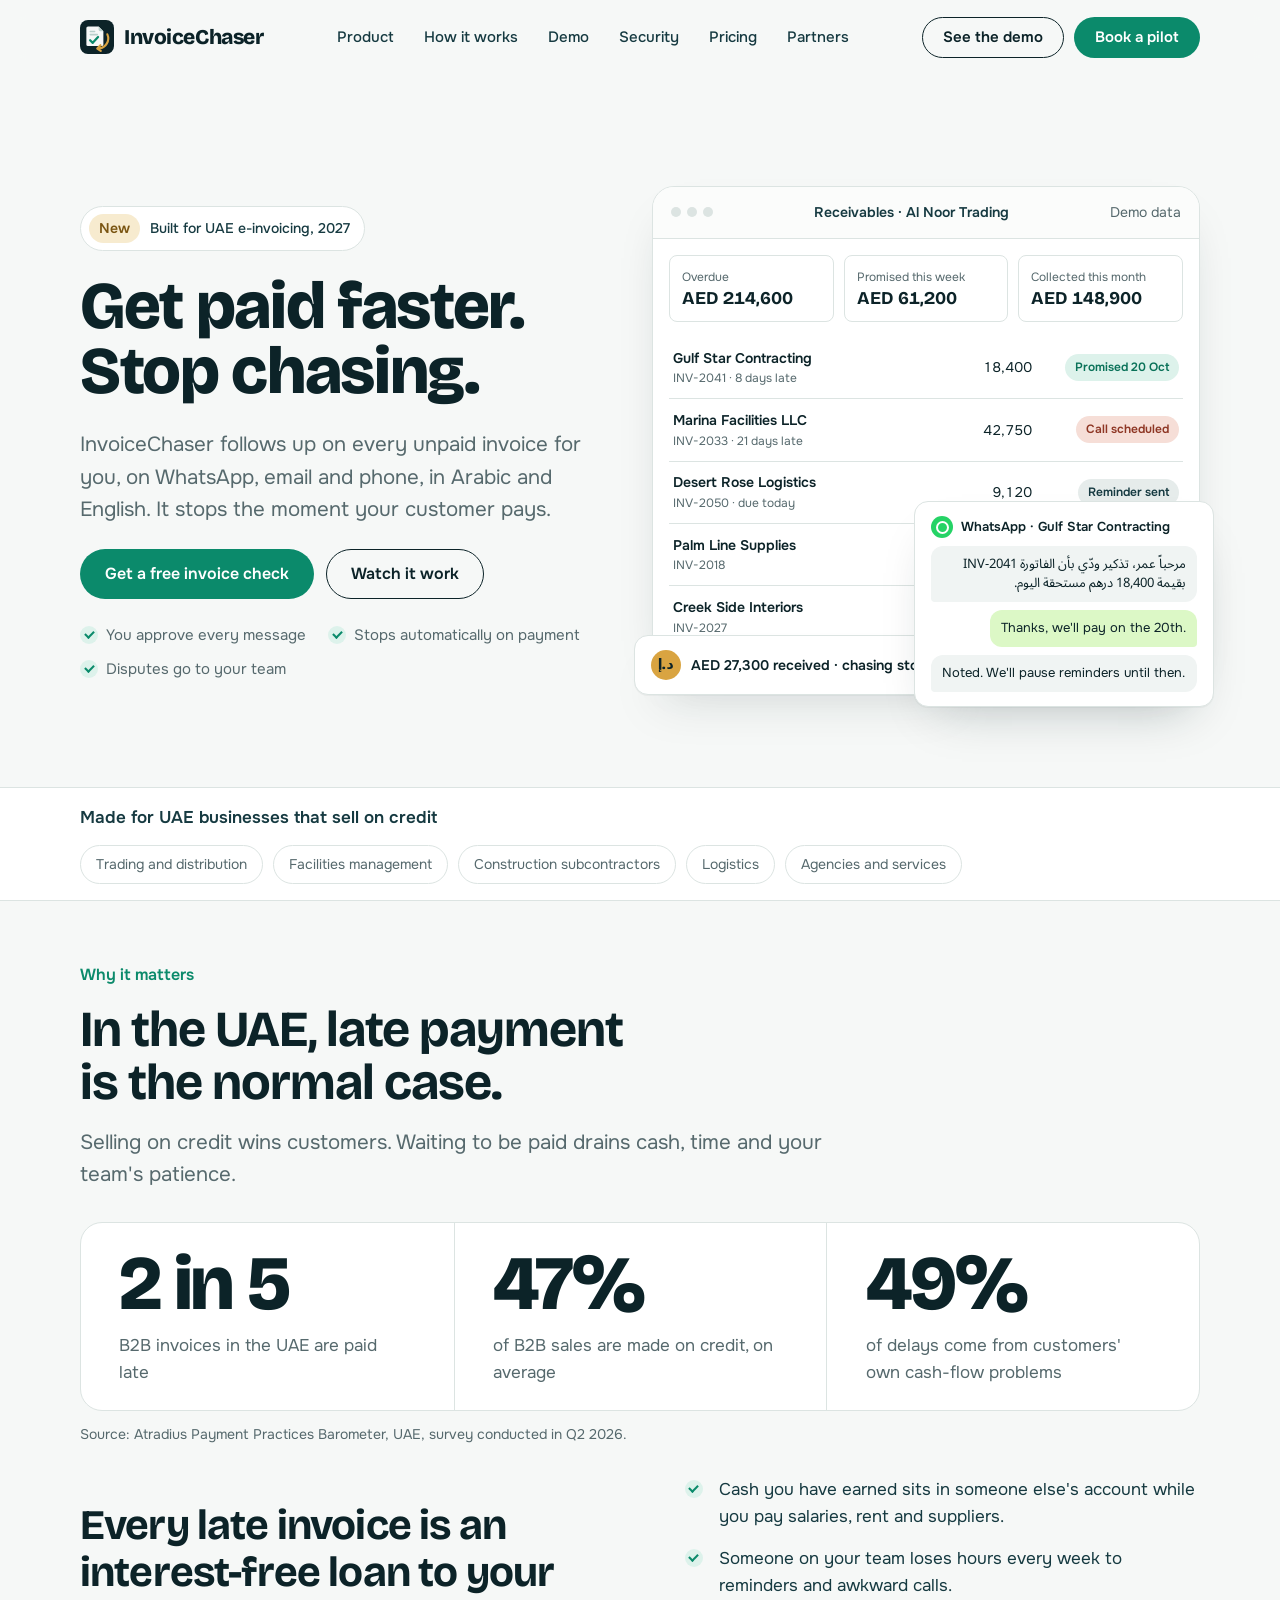
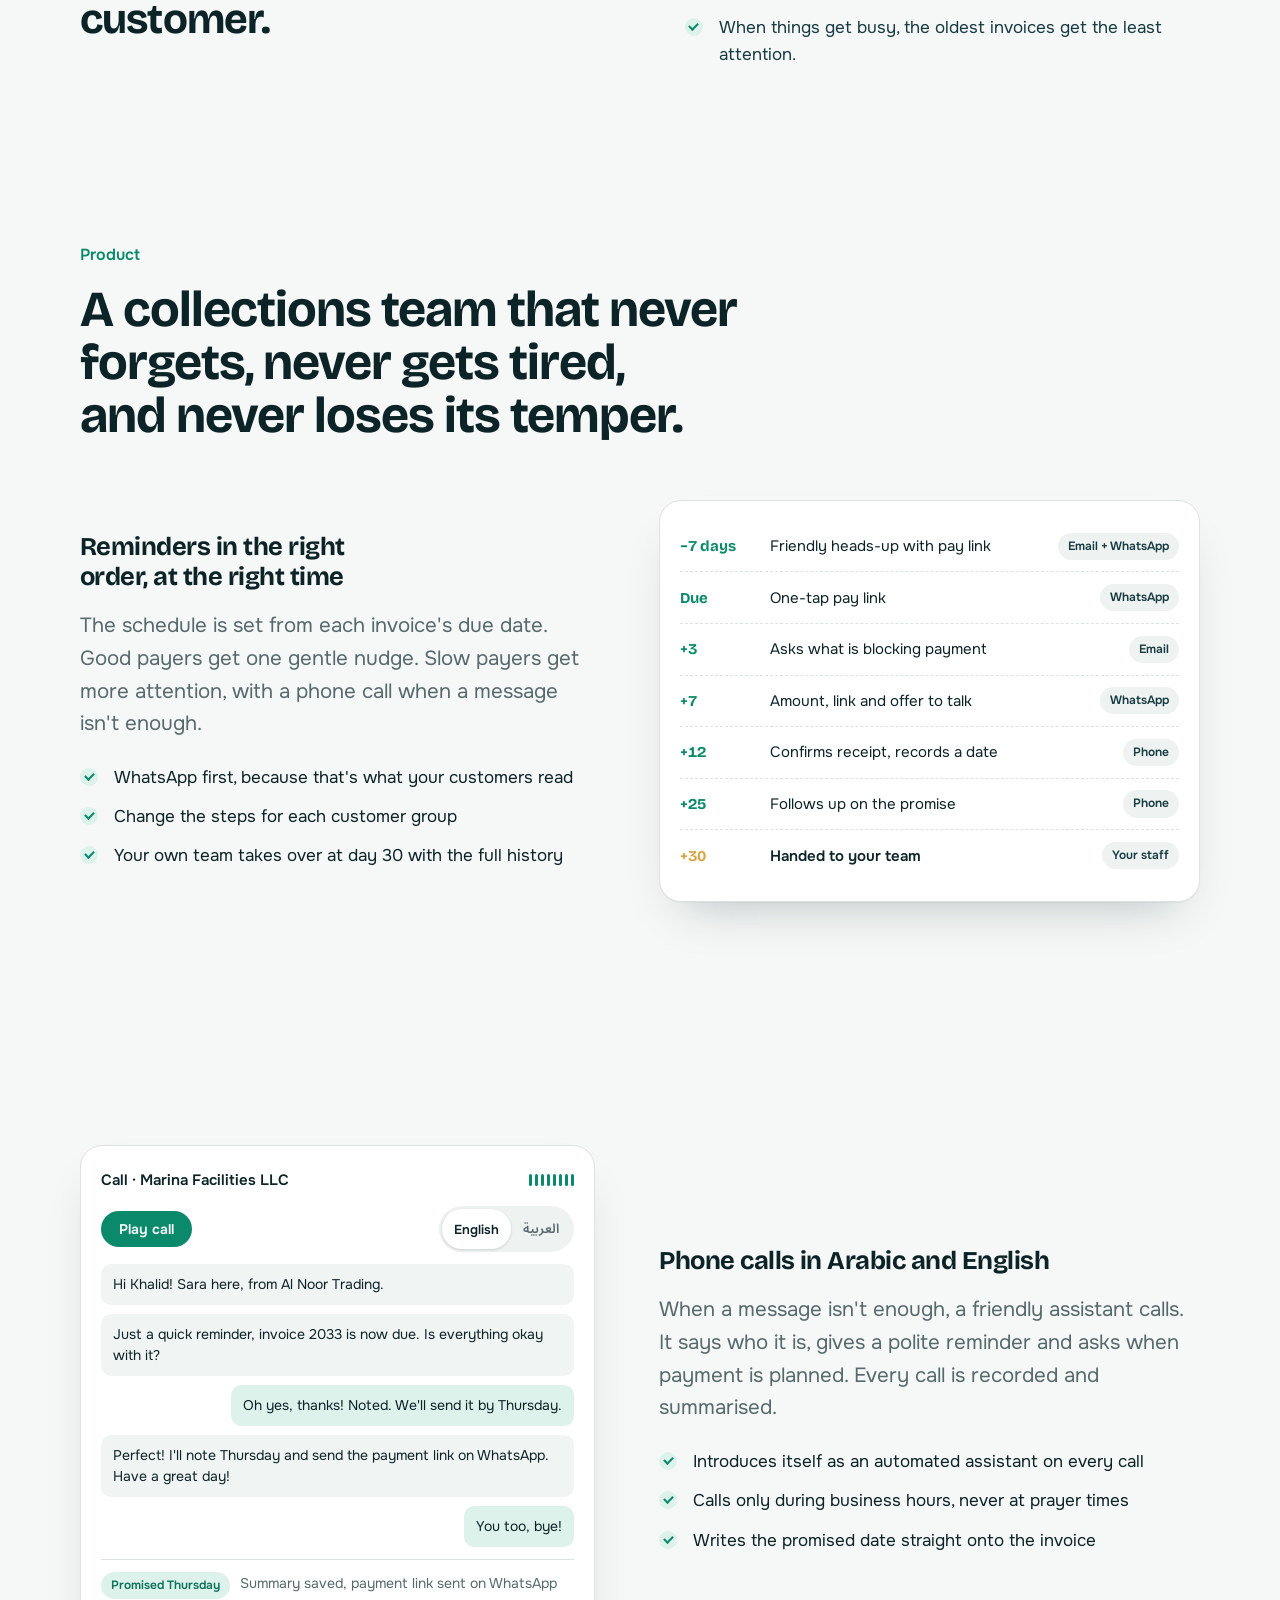
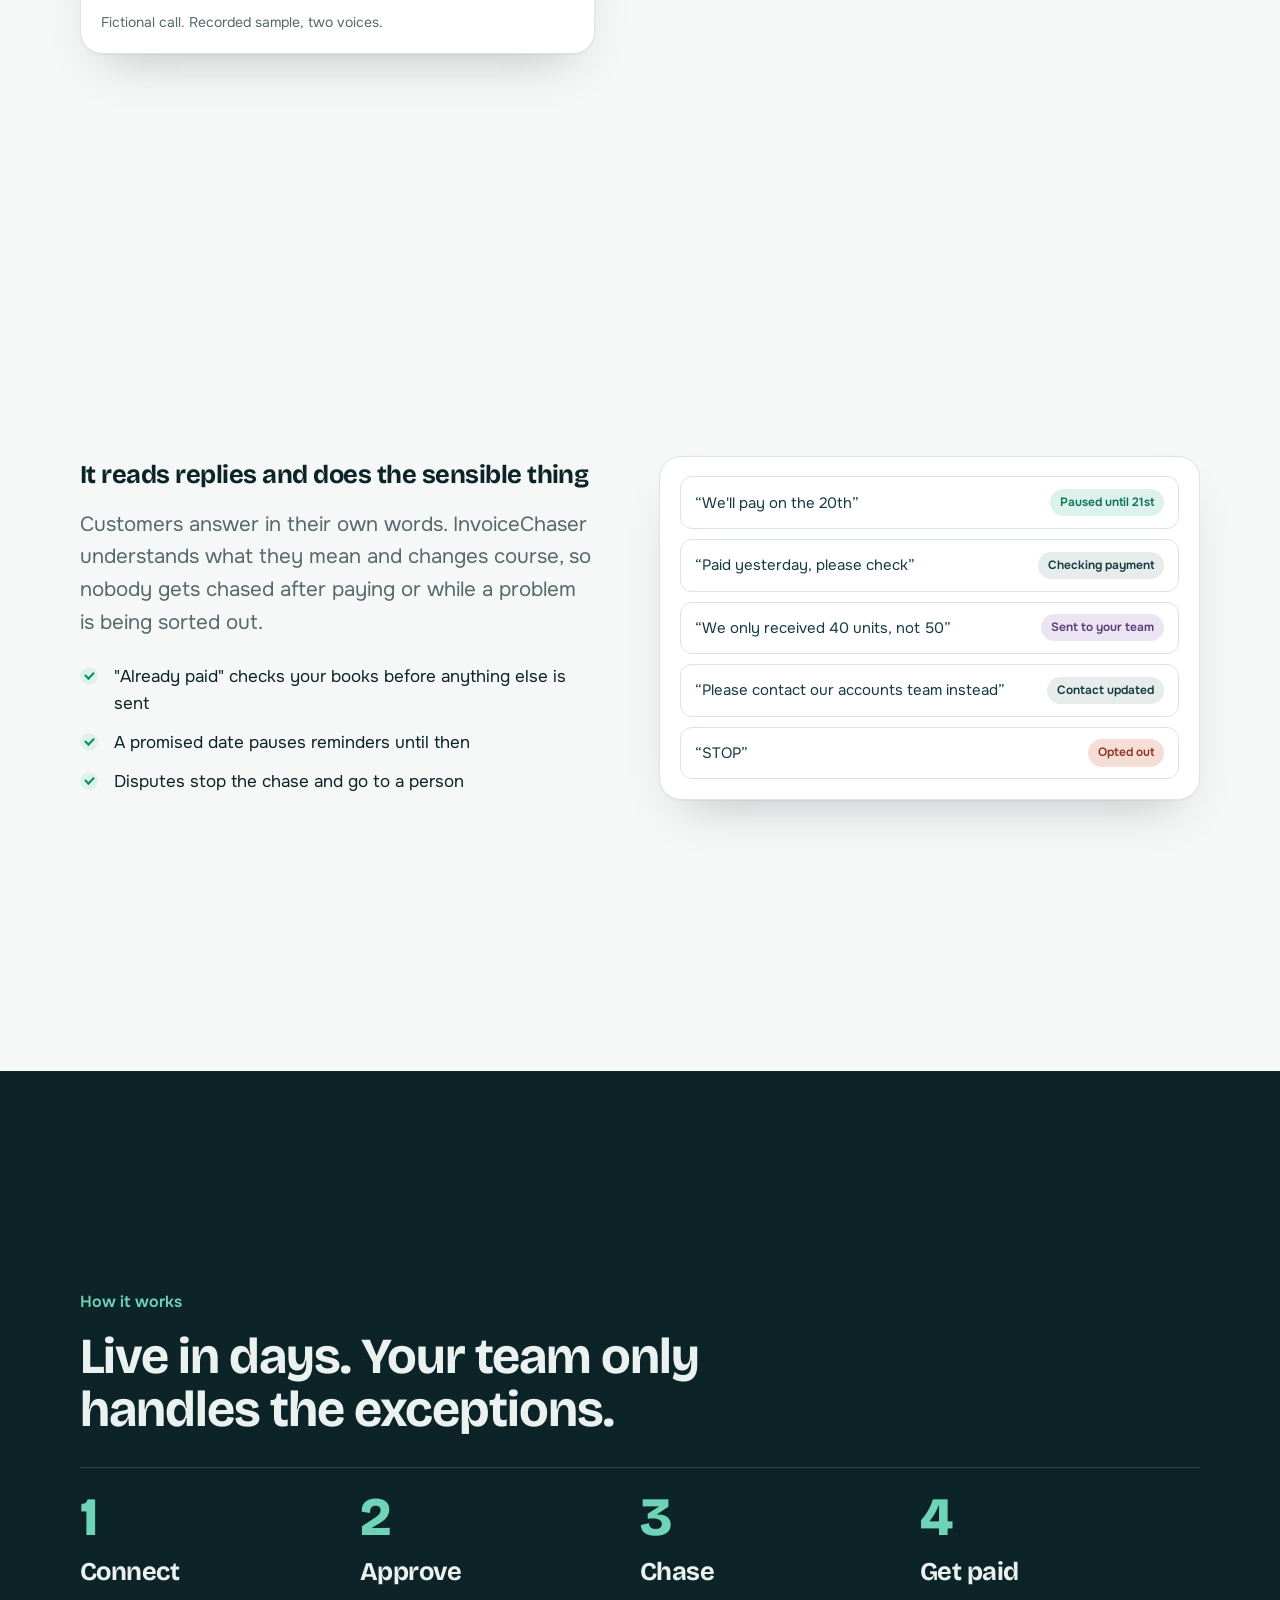
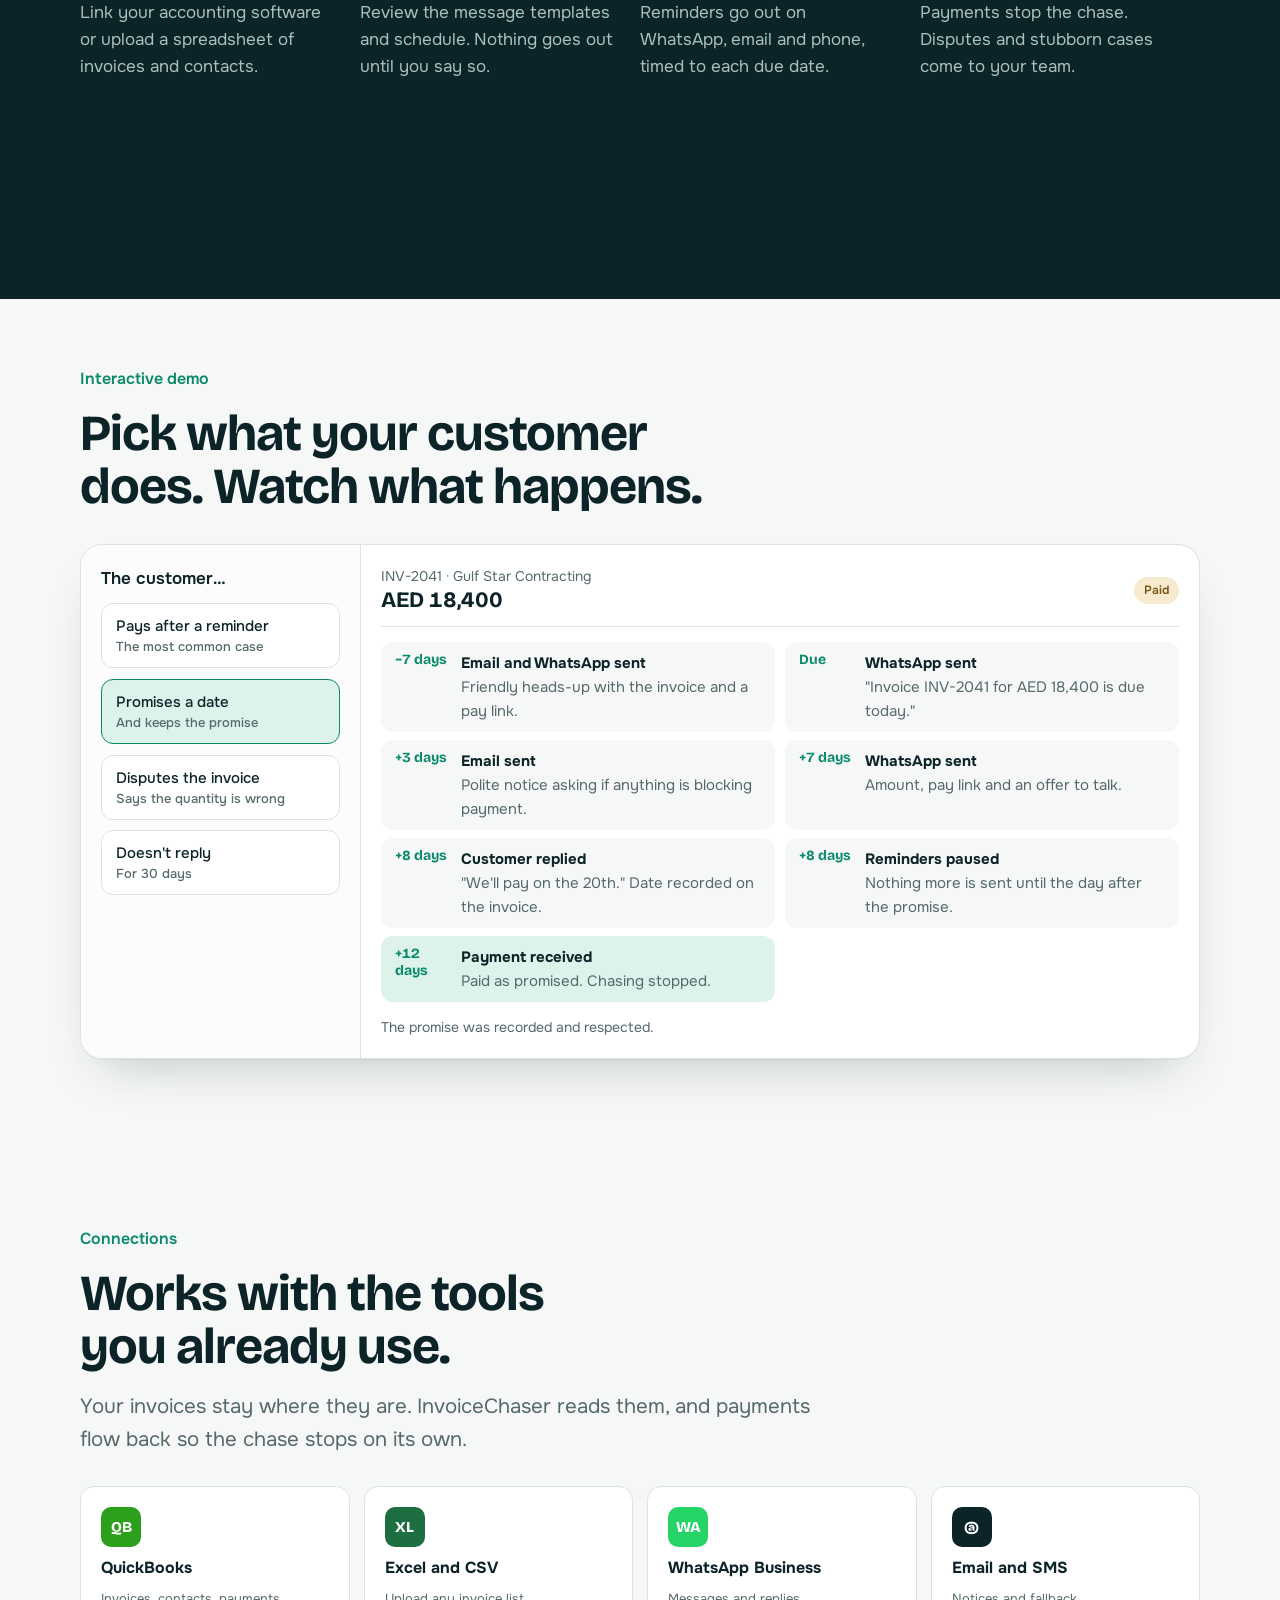
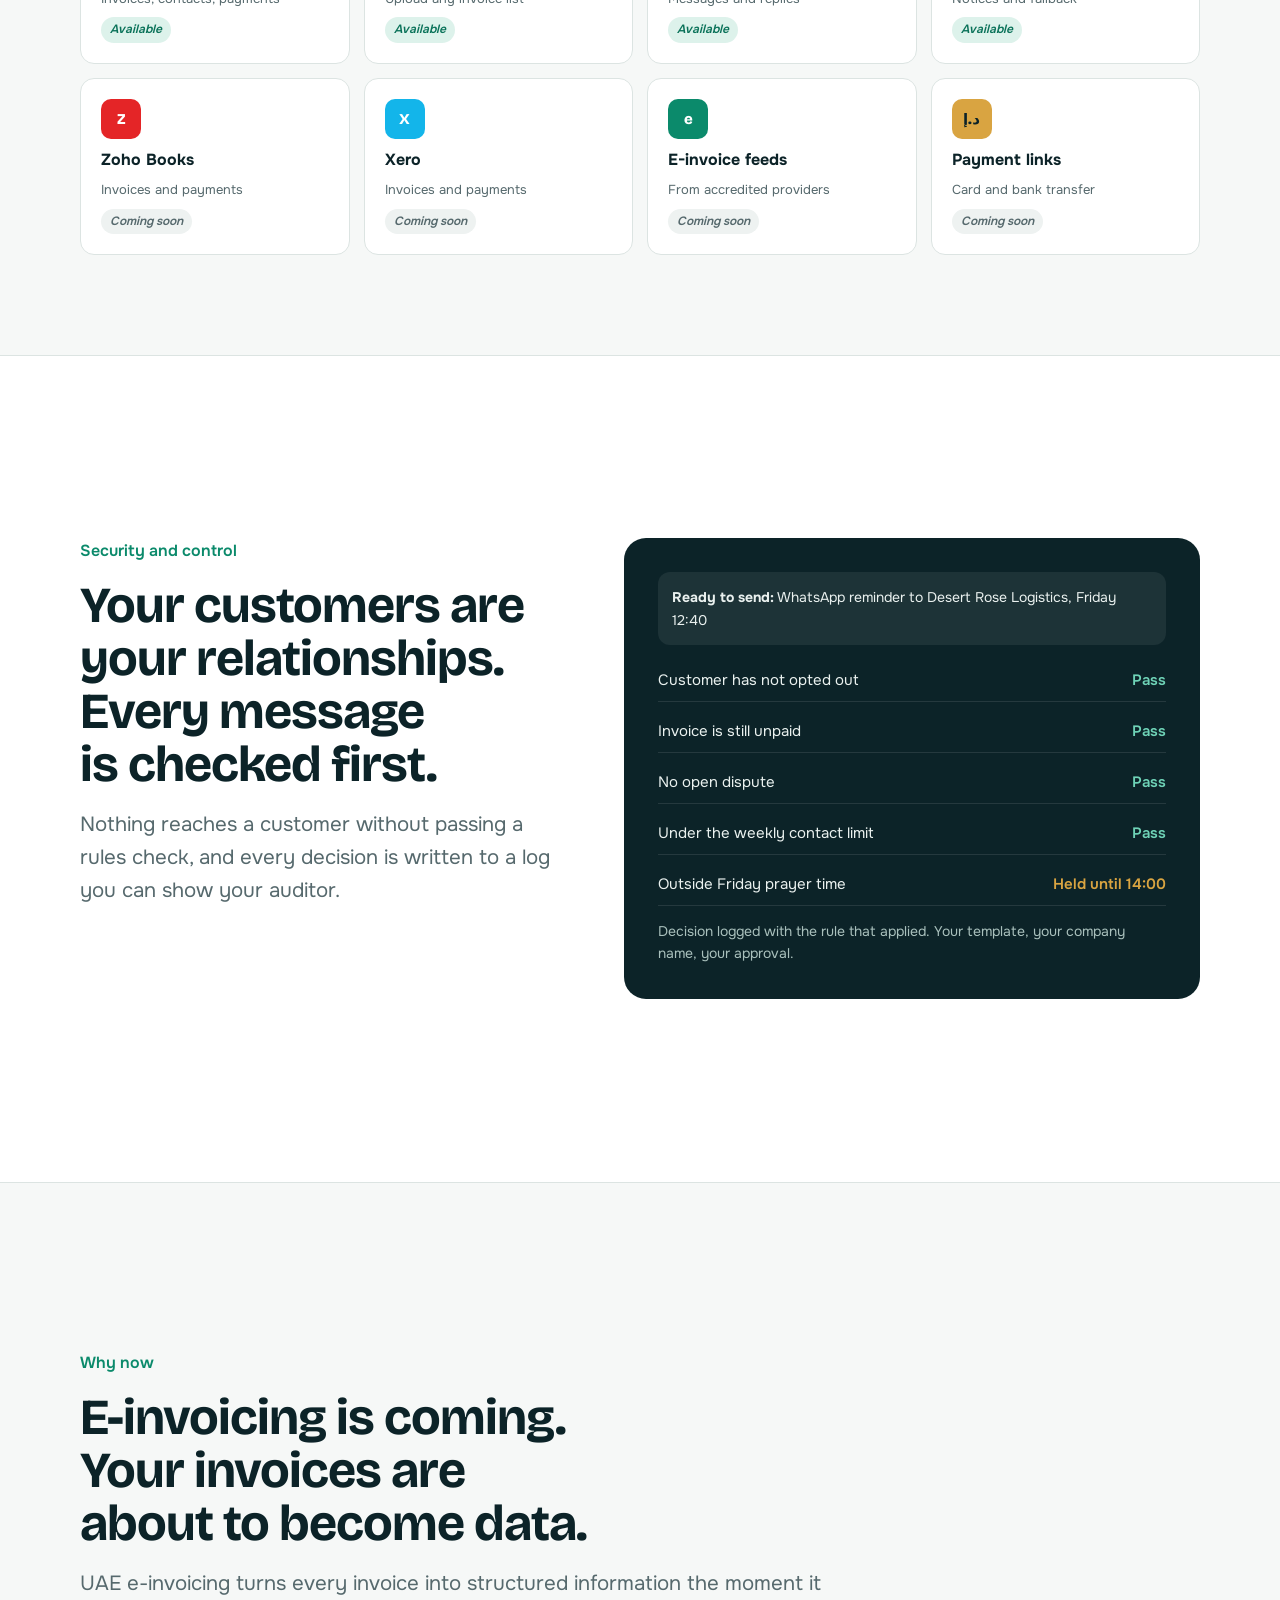
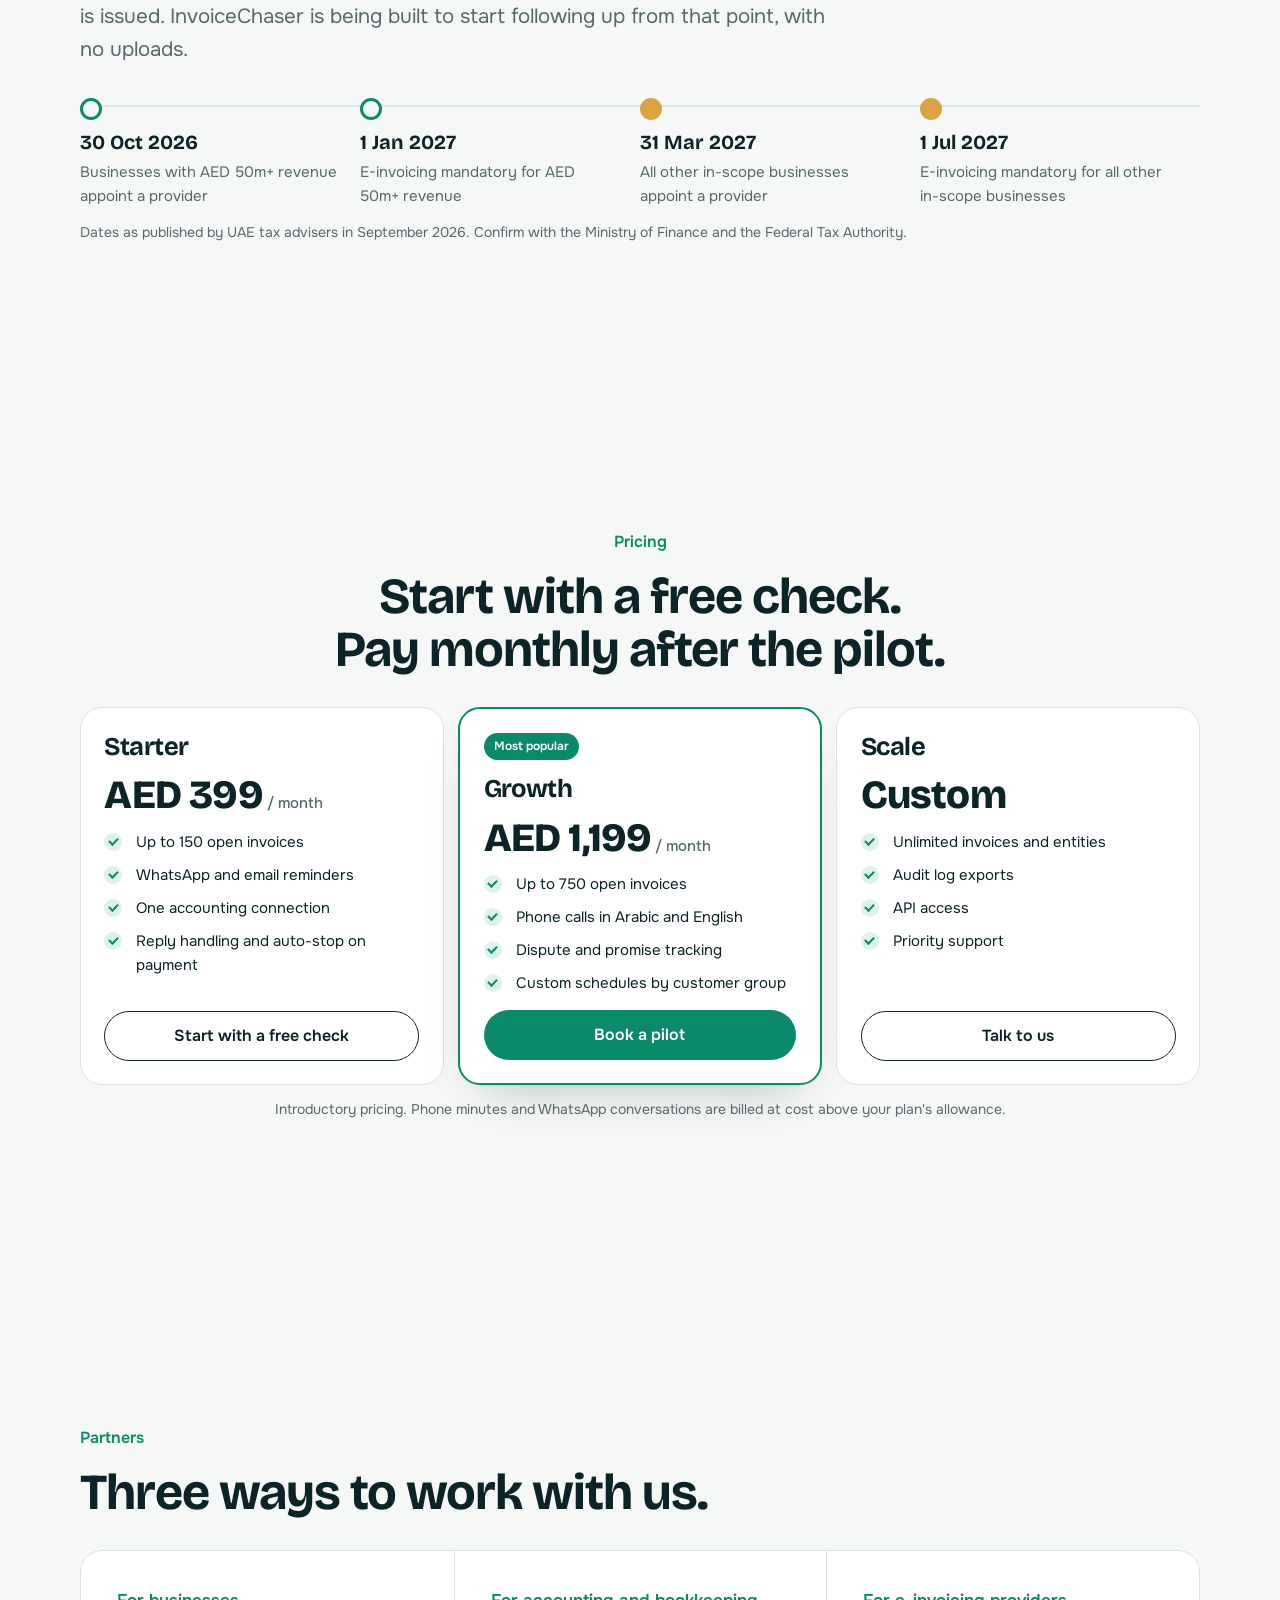
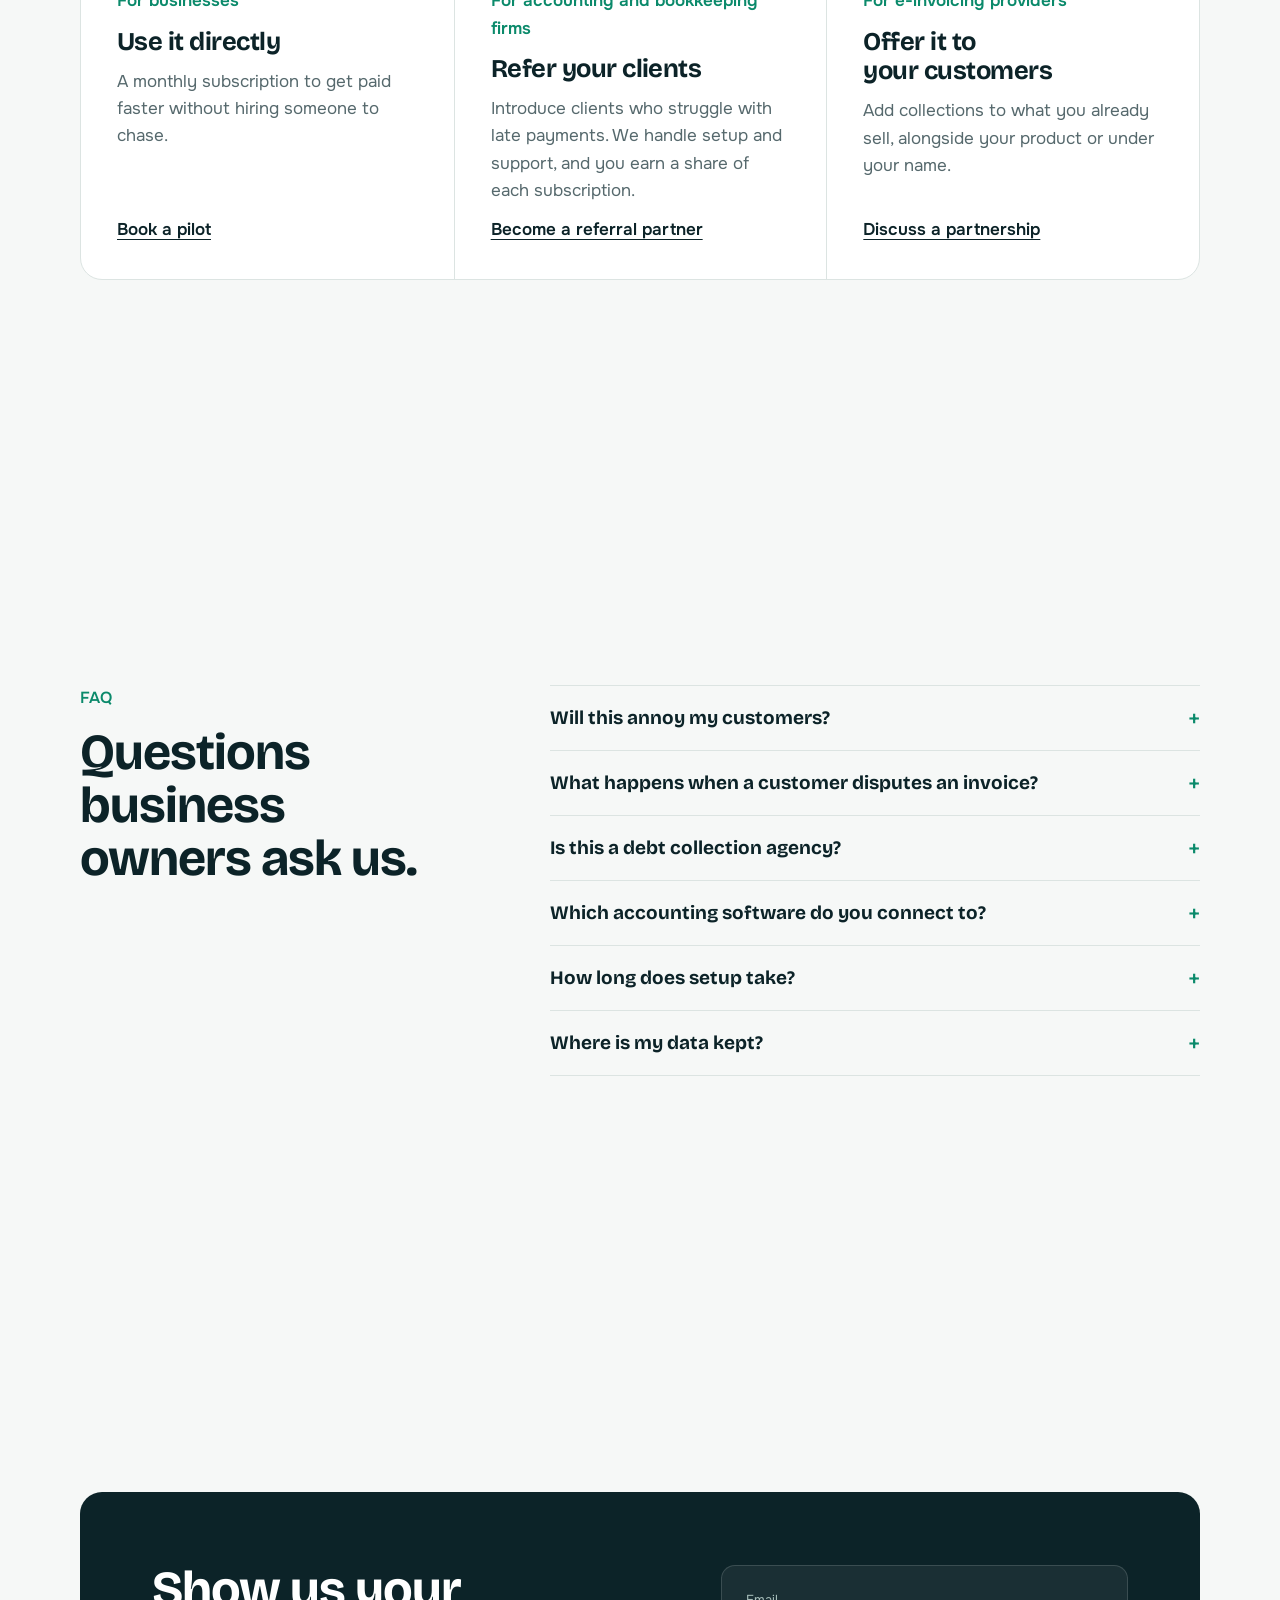
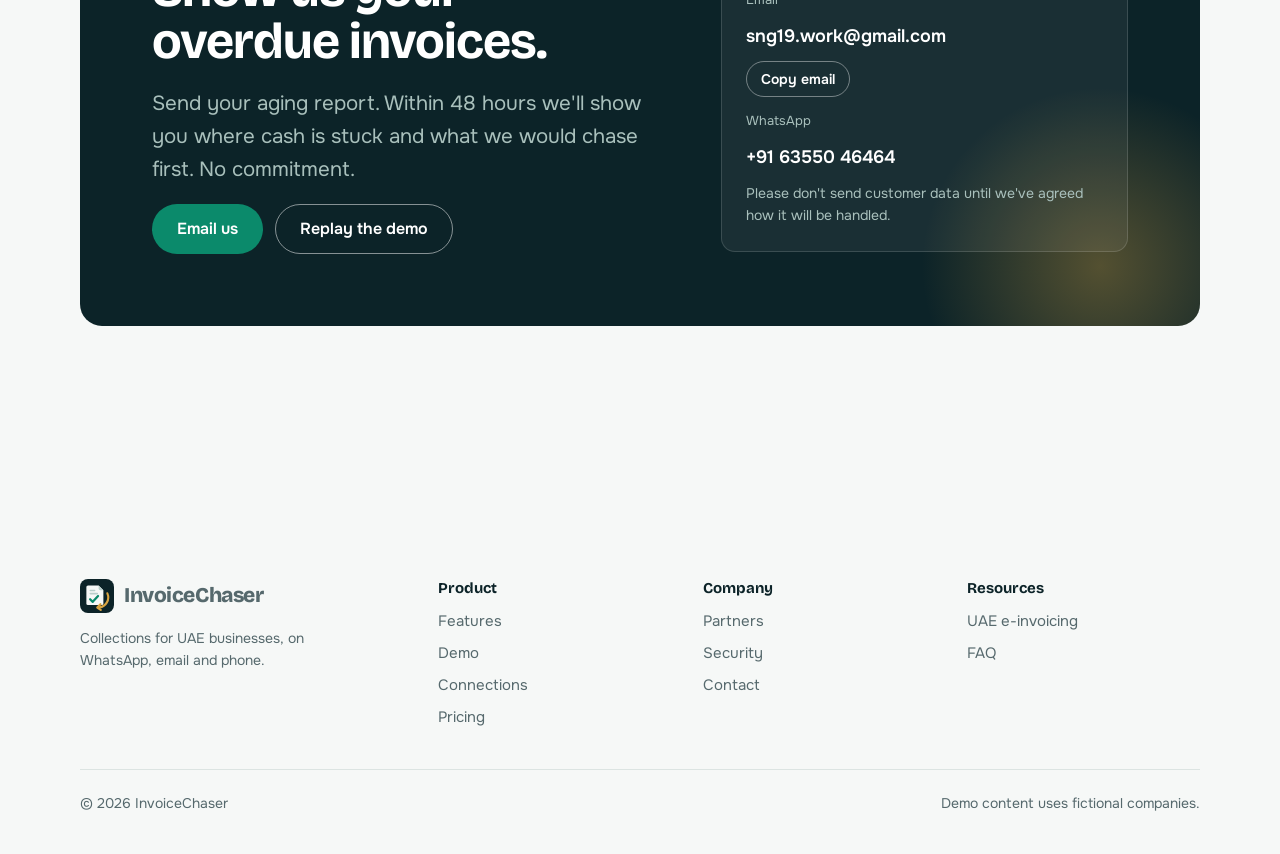
==== commit 9204c60b: "Fit hero and every section to one screen on desktop; compact demo; update call note Co-Authored-By: " ====
--- a/index.html
+++ b/index.html
@@ -320,6 +320,79 @@
 .foot a:hover{color:var(--emerald)}
 .foot-base{display:flex;flex-wrap:wrap;justify-content:space-between;gap:12px;border-top:1px solid var(--line);margin-top:40px;padding-top:22px;font-size:14px;color:var(--muted)}
 @media (max-width:760px){.foot{grid-template-columns:1fr 1fr}}
+
+/* ---- One screen per section (desktop) ---- */
+.feature-head{grid-column:1/-1;margin-bottom:0}
+@media (min-width:981px) and (min-height:540px){
+  html{scroll-snap-type:y proximity;scroll-padding-top:72px}
+  .hero,.section,.features>.feature{scroll-snap-align:start;min-height:calc(100svh - 72px);display:flex;flex-direction:column;justify-content:center}
+  .features>.feature{display:grid;grid-template-columns:1fr 1.05fr;align-content:center;gap:clamp(14px,3vh,32px) clamp(32px,5vw,80px)}
+  .features{gap:0}
+  .section,.section[style]{padding-block:clamp(16px,3.2vh,44px)!important}
+  .hero{padding-block:clamp(14px,3vh,40px) 0!important}
+  .hero-grid{flex:1;align-items:center;padding-block:clamp(8px,2vh,24px)}
+  .hero-copy{gap:clamp(12px,2.6vh,26px)}
+  h1{font-size:clamp(36px,min(5.2vw,8.6vh),68px)}
+  h2{font-size:clamp(28px,min(4.2vw,5.6vh),52px)}
+  h3{font-size:clamp(19px,min(2vw,3.2vh),26px)}
+  .lead{font-size:clamp(16px,min(1.6vw,2.5vh),21px)}
+  body{font-size:clamp(15px,2.2vh,17px)}
+  .section-head{gap:clamp(8px,1.8vh,18px);margin-bottom:clamp(16px,3.4vh,44px)}
+  .btn{padding-block:clamp(12px,1.9vh,16px)}
+  .sectors-in{padding-block:clamp(10px,1.8vh,22px)}
+  .sectors-in li{padding-block:clamp(4px,.8vh,7px)}
+  .stage{padding:0 0 clamp(20px,4vh,40px)}
+  .app-body{padding:clamp(10px,1.8vh,18px)}
+  .kpis{margin-bottom:clamp(8px,1.6vh,16px)}
+  .row{padding-block:clamp(6px,1.1vh,11px)}
+  .feature-copy{gap:clamp(10px,2vh,18px)}
+}
+@media (min-width:981px) and (max-height:820px){
+  .rows .row:nth-child(n+5){display:none}
+  .hero-points{display:none}
+}
+@media (min-width:981px) and (max-height:900px){
+  #pricing .section-head .lead{display:none}
+  .plan .small{display:none}
+}
+@media (min-width:981px) and (max-height:780px){
+  #why .section-head .lead{display:none}
+  .badge{display:none}
+}
+@media (min-width:981px) and (min-height:540px){
+  .fig{padding:clamp(14px,2.6vh,40px) clamp(20px,3vw,40px);gap:clamp(4px,1vh,10px)}
+  .fig strong{font-size:clamp(40px,min(6vw,9vh),80px)}
+  .cite{margin-top:clamp(8px,1.4vh,16px)}
+  .loan{margin-top:clamp(16px,3.4vh,56px);gap:clamp(20px,3vw,56px)}
+  .loan blockquote{font-size:clamp(24px,min(3.4vw,4.8vh),42px)}
+  .loan ul{gap:clamp(8px,1.6vh,16px)}
+  .panel{padding:clamp(12px,2.2vh,28px)}
+  .rung{padding-block:clamp(6px,1.3vh,13px)}
+  .sort-row{padding-block:clamp(7px,1.3vh,12px)}
+  .step{padding-top:clamp(14px,2.6vh,28px)}
+  .step::before{font-size:clamp(36px,6vh,54px)}
+  .demo-side{padding:clamp(12px,2.2vh,24px);gap:clamp(6px,1.2vh,12px)}
+  .demo-main{padding:clamp(12px,2.2vh,24px);gap:clamp(8px,1.6vh,16px)}
+  .feed{min-height:clamp(150px,30vh,340px);gap:clamp(5px,.9vh,8px)}
+  .plan{padding:clamp(14px,2.6vh,30px);gap:clamp(8px,1.6vh,16px)}
+  .plan ul{gap:clamp(5px,1vh,10px)}
+  .plan .price{font-size:clamp(30px,5vh,40px)}
+  .plans{gap:clamp(10px,1.6vh,18px)}
+  .script{gap:clamp(6px,1vh,10px)}
+}
+@media (min-width:981px) and (min-height:540px){
+  .hero>.wrap,.section>.wrap{width:100%}
+  .ev{padding:clamp(5px,1vh,12px) 14px;font-size:clamp(13px,1.9vh,15px);gap:12px}
+  .feed{min-height:0}
+  .case{padding-bottom:clamp(6px,1.2vh,16px)}
+  #demo .section-head .lead{display:none}
+}
+@media (min-width:981px) and (min-height:540px){
+  .feed{display:grid;grid-template-columns:1fr 1fr;gap:clamp(5px,.9vh,8px) 10px;align-content:start}
+  .ev{grid-template-columns:56px 1fr;gap:10px}
+}
+@media (min-width:981px) and (max-height:800px){.ev{padding-block:4px}.demo-side .choice small{display:none}}
+@media (min-width:981px) and (max-height:680px){.ev span{display:none}.hero .lead,#integrations .section-head .lead{display:none}}
 </style>
 </head>
 <body>
@@ -405,9 +478,6 @@
       </div>
     </div>
   </div>
-</section>
-
-<!-- SECTORS -->
 <div class="sectors">
   <div class="wrap sectors-in">
     <p>Made for UAE businesses that sell on credit</p>
@@ -416,6 +486,8 @@
     </ul>
   </div>
 </div>
+
+</section>
 
 <!-- PROBLEM -->
 <section class="section" id="why">
@@ -446,13 +518,14 @@
 <!-- FEATURES -->
 <section class="section" id="product" style="padding-top:0">
   <div class="wrap">
-    <div class="section-head">
+    
+
+    <div class="features">
+      <div class="feature">
+        <div class="section-head feature-head">
       <p class="kicker">Product</p>
       <h2>A collections team that never forgets, never gets tired, and never loses its temper.</h2>
     </div>
-
-    <div class="features">
-      <div class="feature">
         <div class="feature-copy">
           <h3>Reminders in the right order, at the right time</h3>
           <p class="lead">The schedule is set from each invoice's due date. Good payers get one gentle nudge. Slow payers get more attention, with a phone call when a message isn't enough.</p>
@@ -496,7 +569,7 @@
           </div>
           <div class="script" id="script" aria-live="polite"></div>
           <div class="outcome"><span class="st st-prom" id="callOutcome">Promised Thursday</span><span class="small">Summary saved, payment link sent on WhatsApp</span></div>
-          <p class="small" id="voiceNote">Fictional call. Plays with your browser's voices.</p>
+          <p class="small" id="voiceNote">Fictional call. Recorded sample, two voices.</p>
           <audio id="callAudio" preload="none"></audio>
         </div>
       </div>
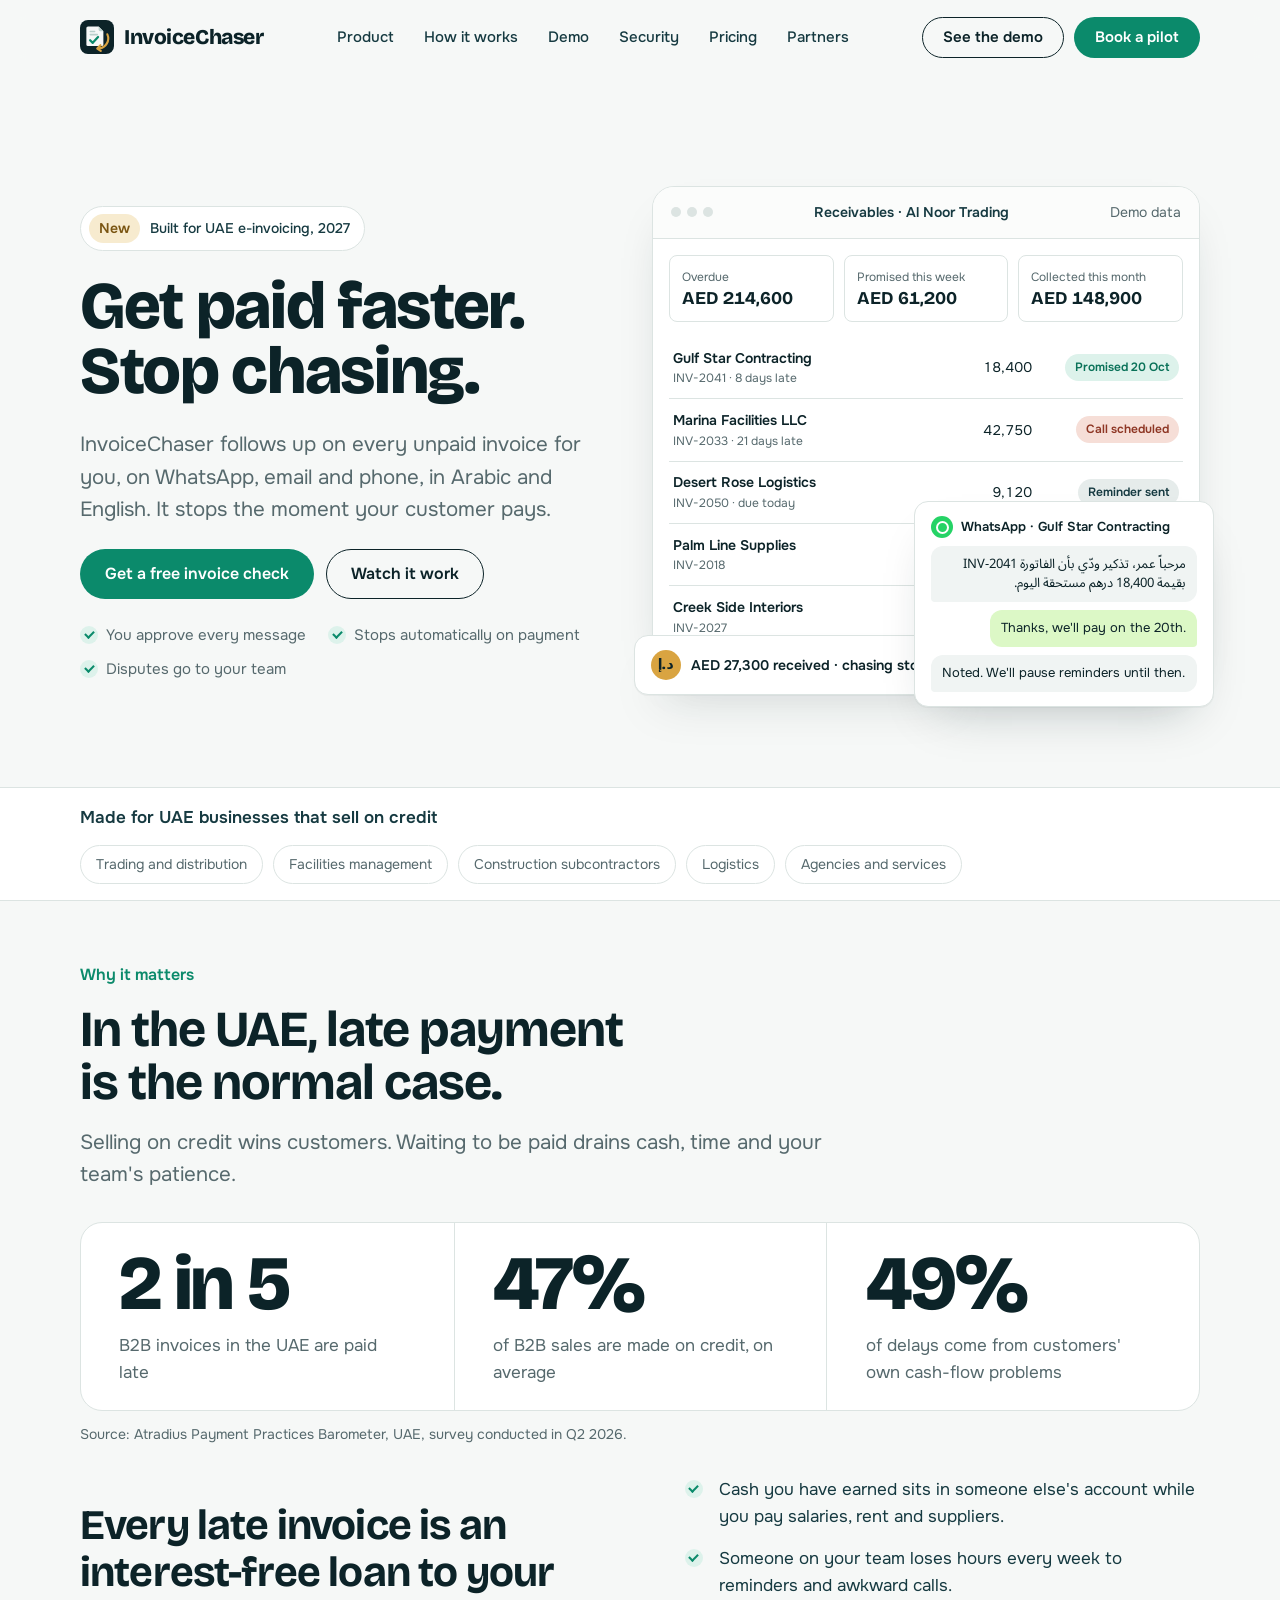
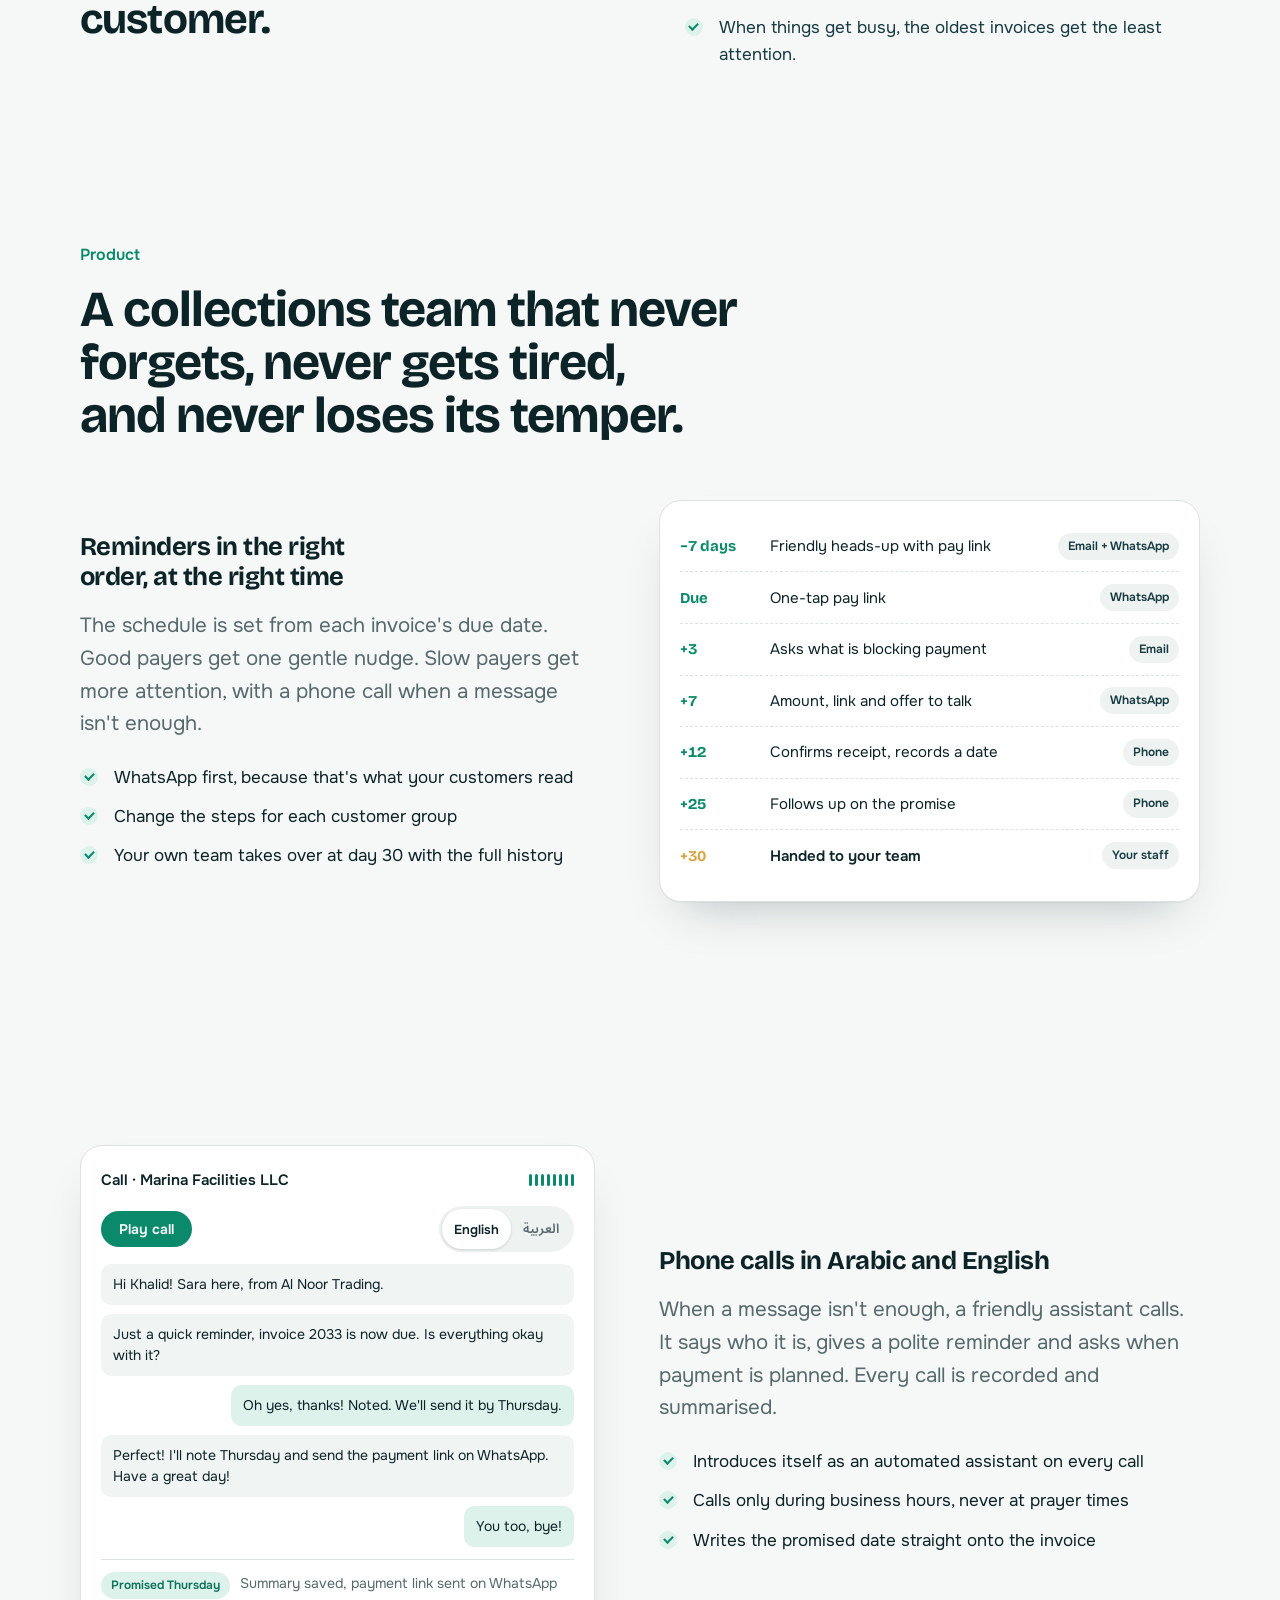
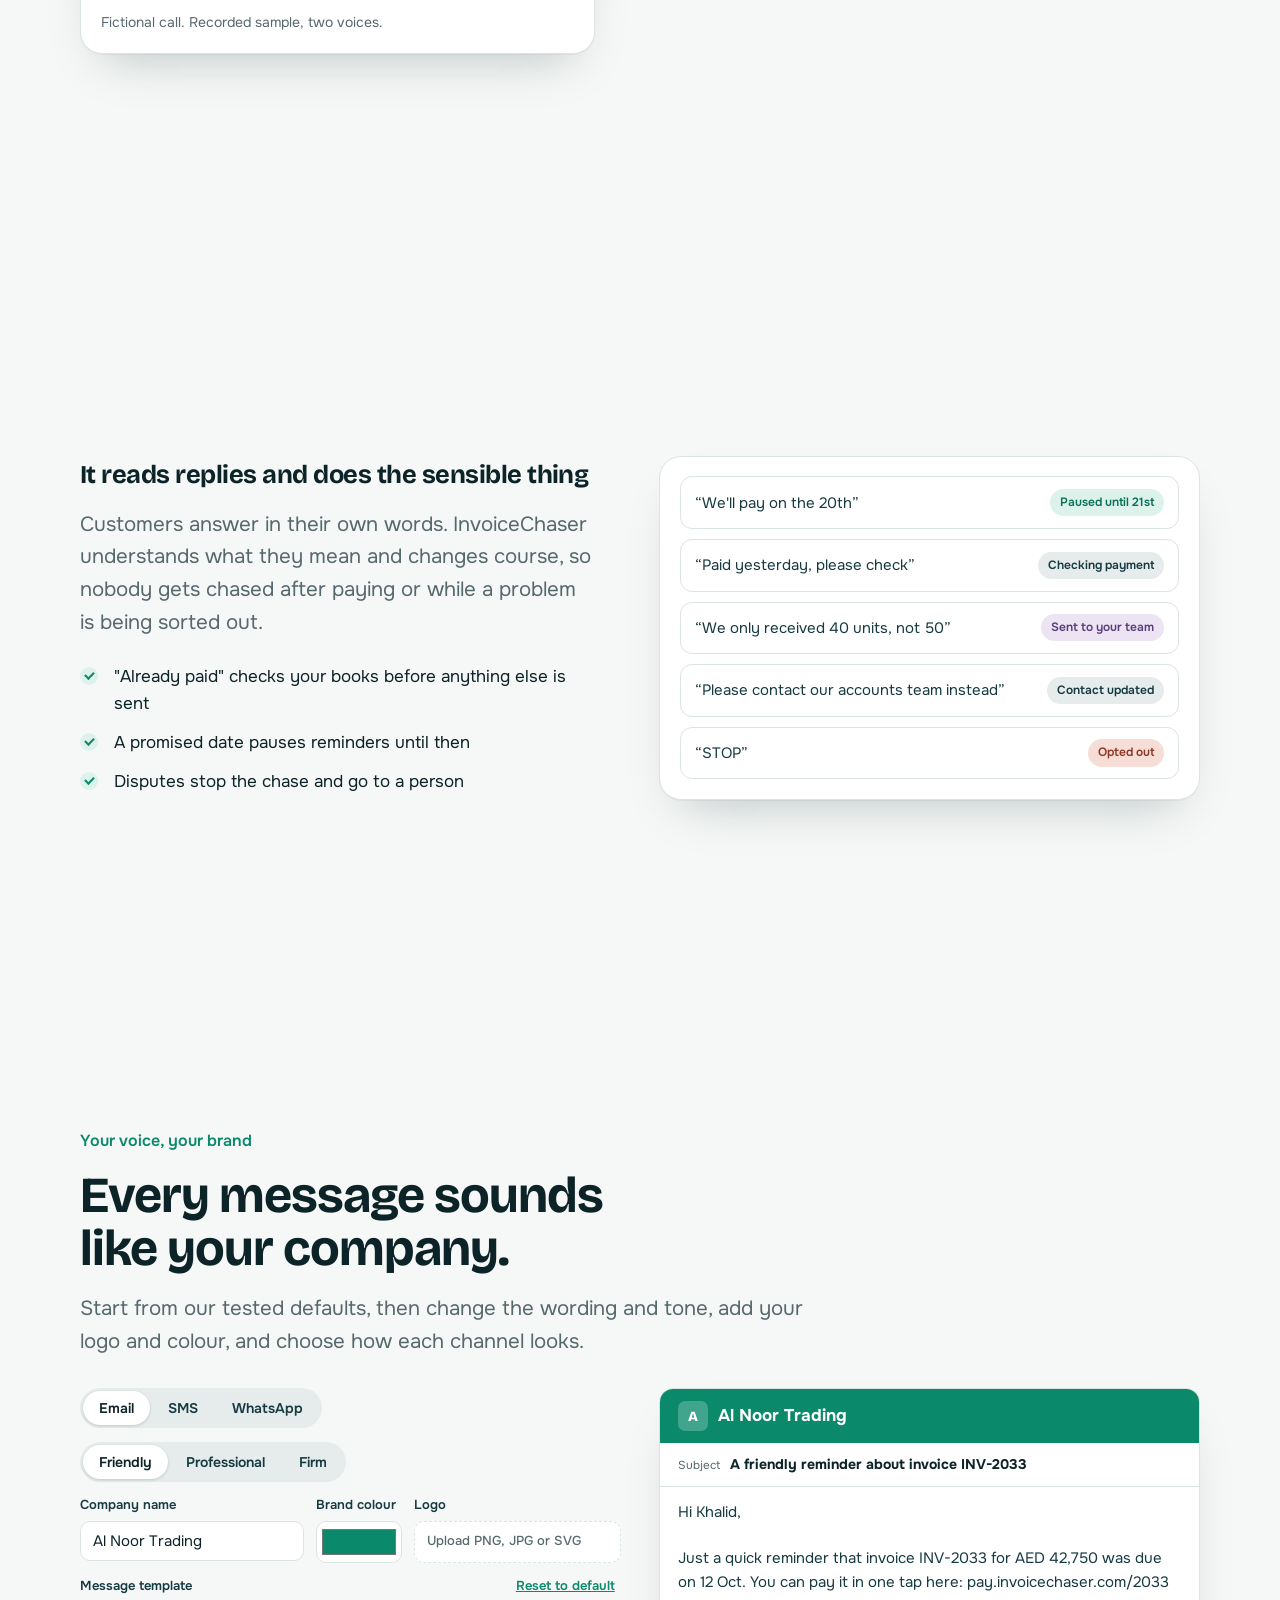
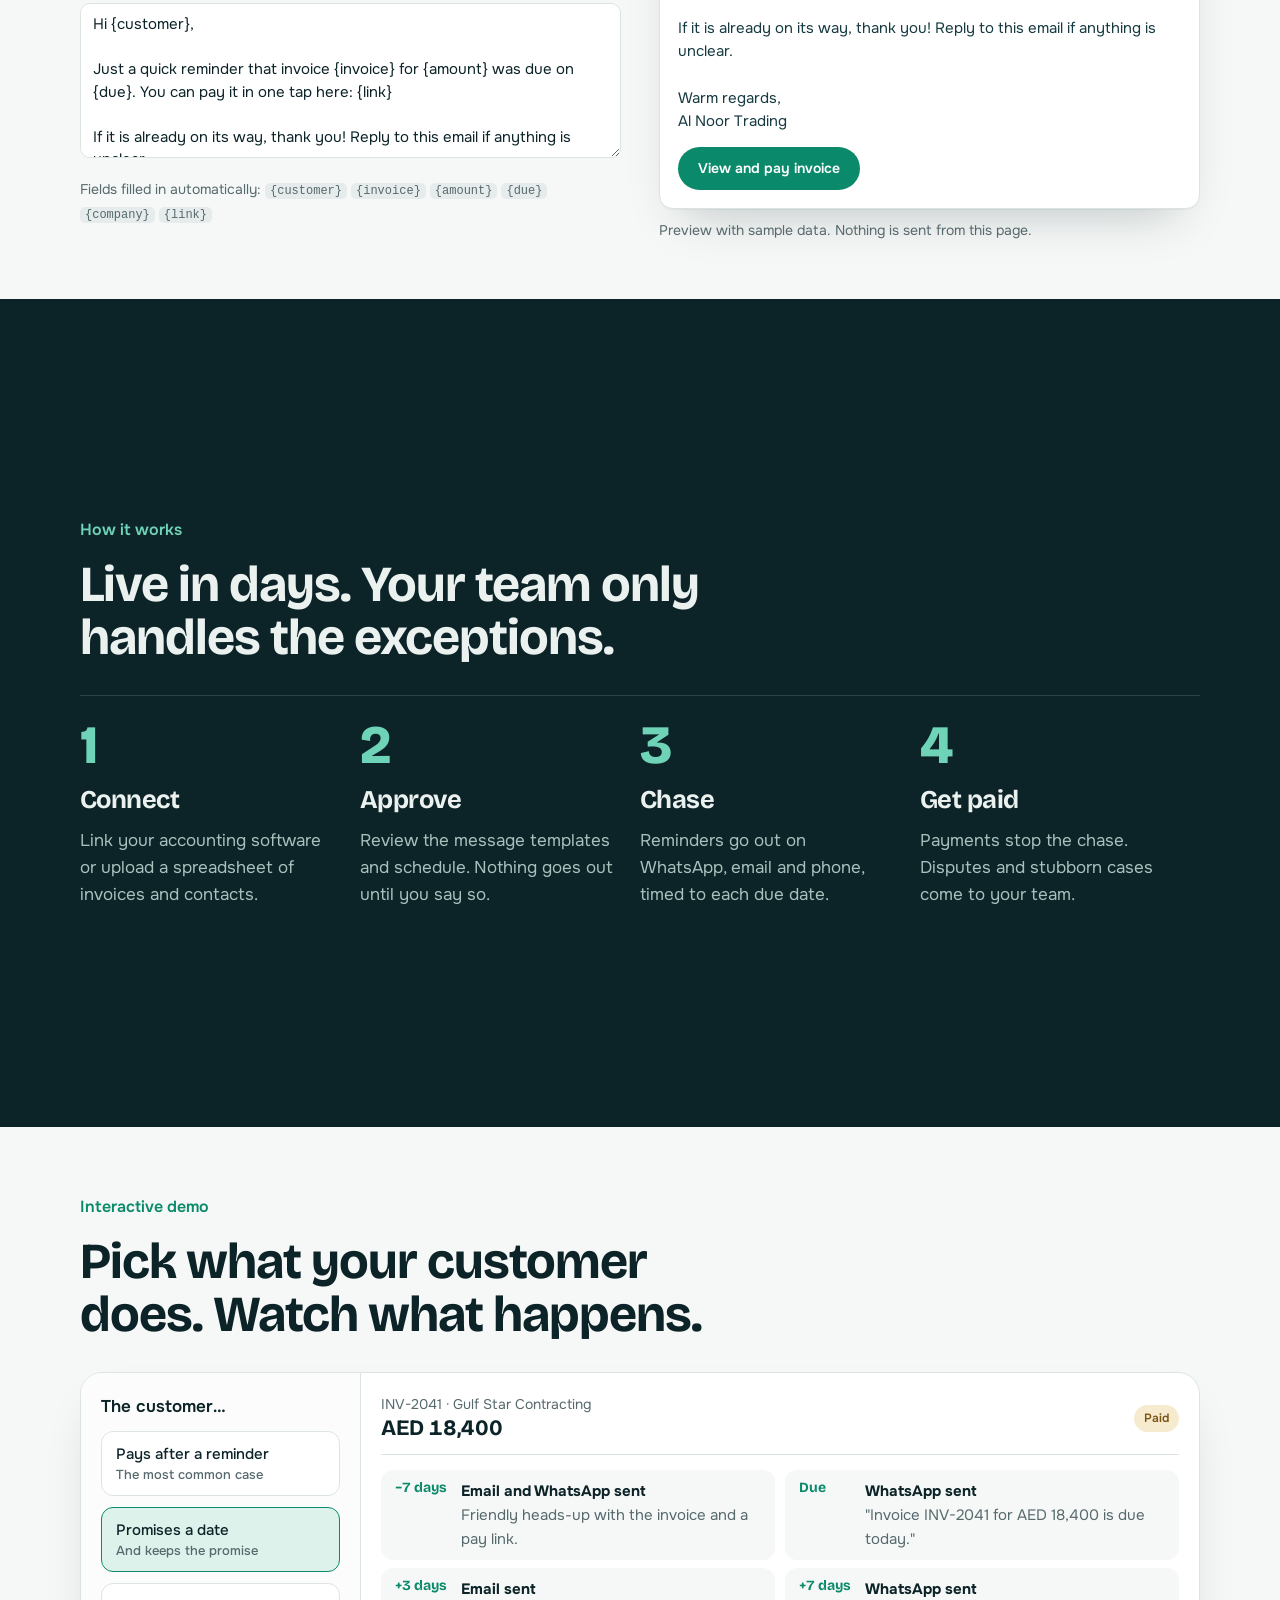
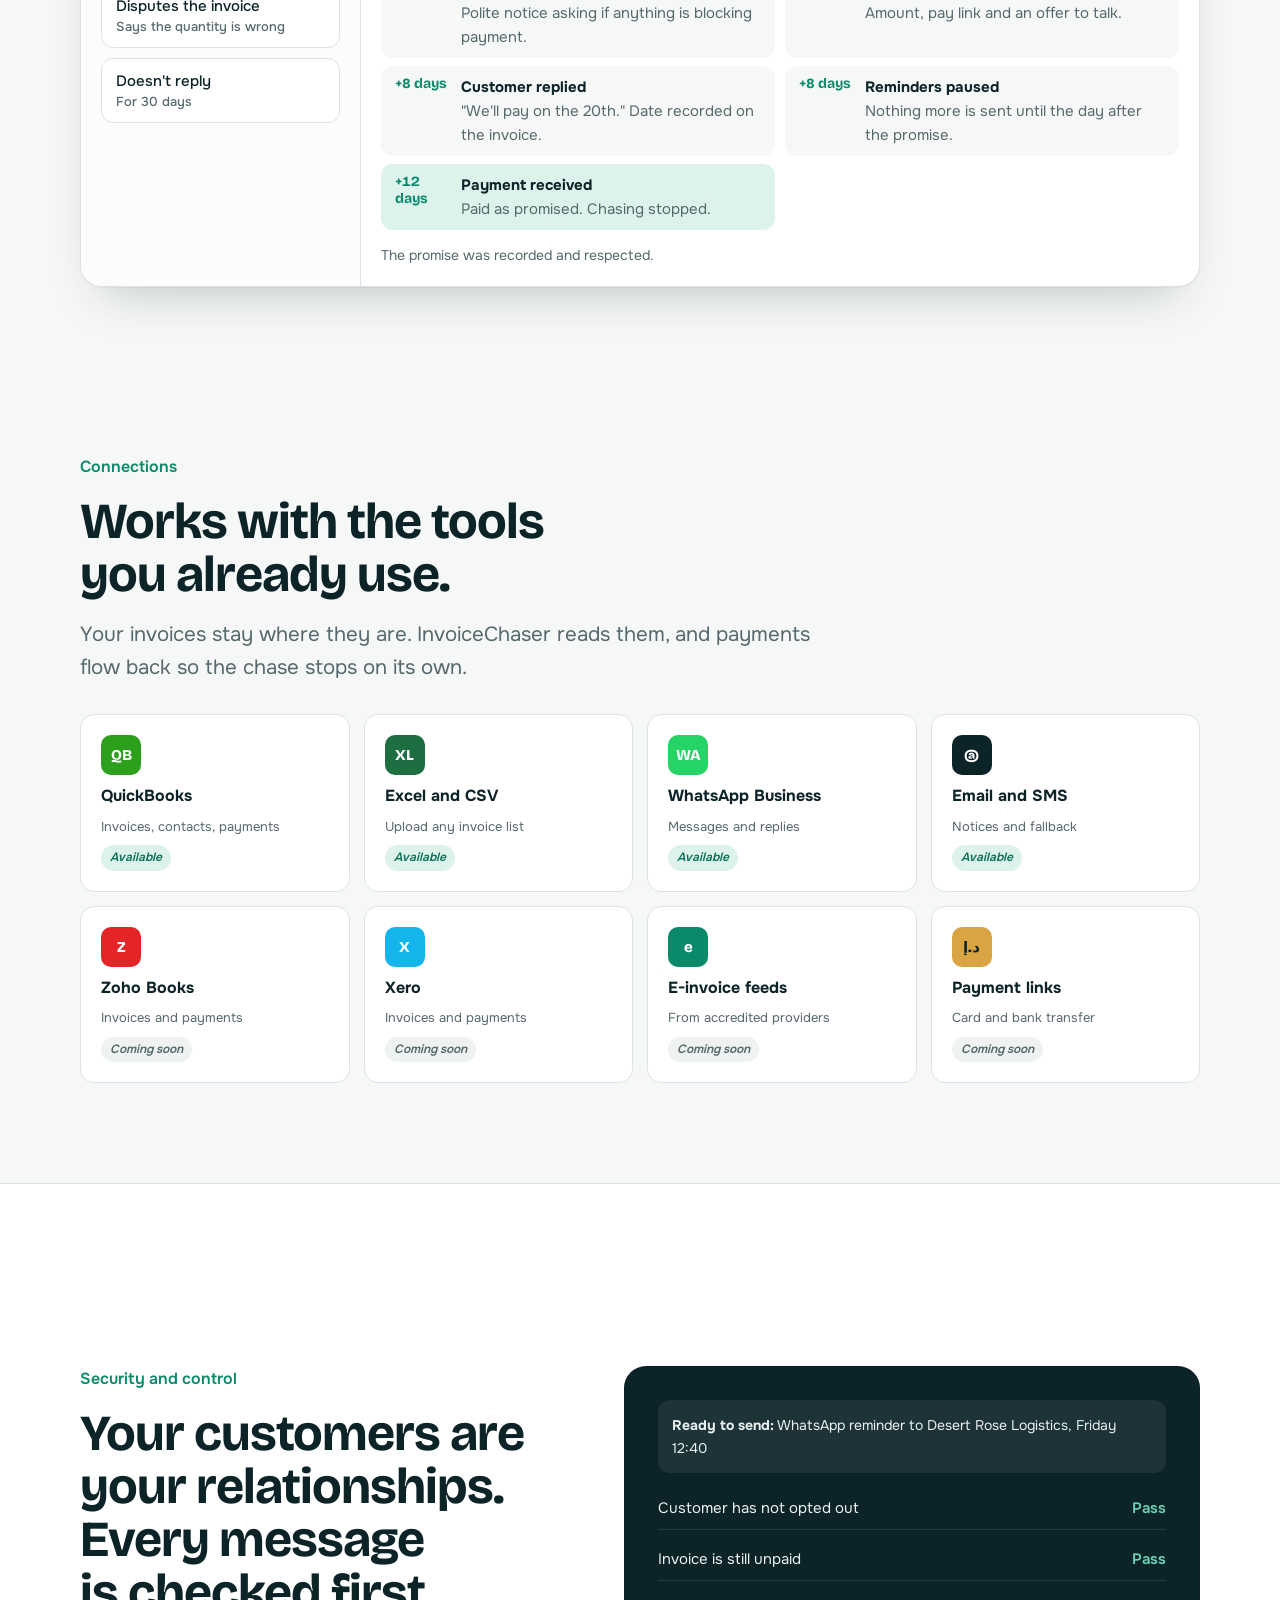
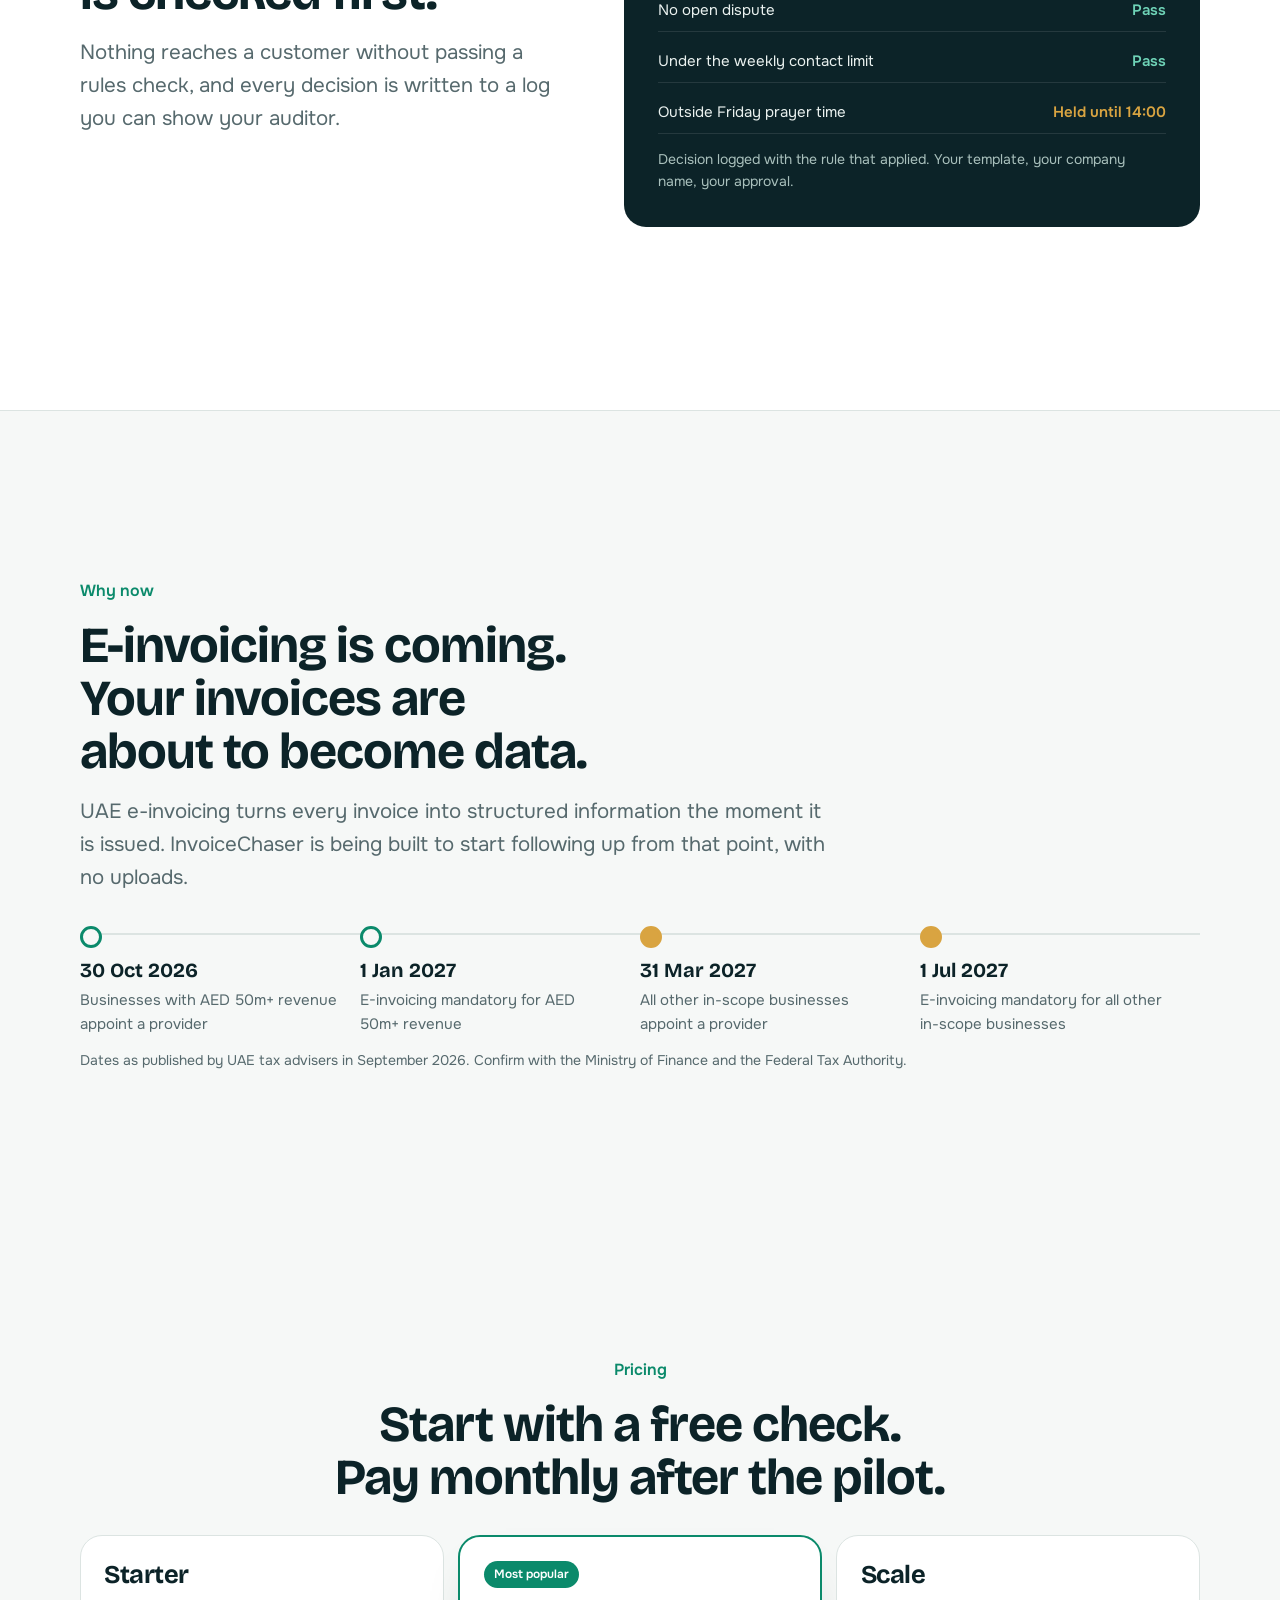
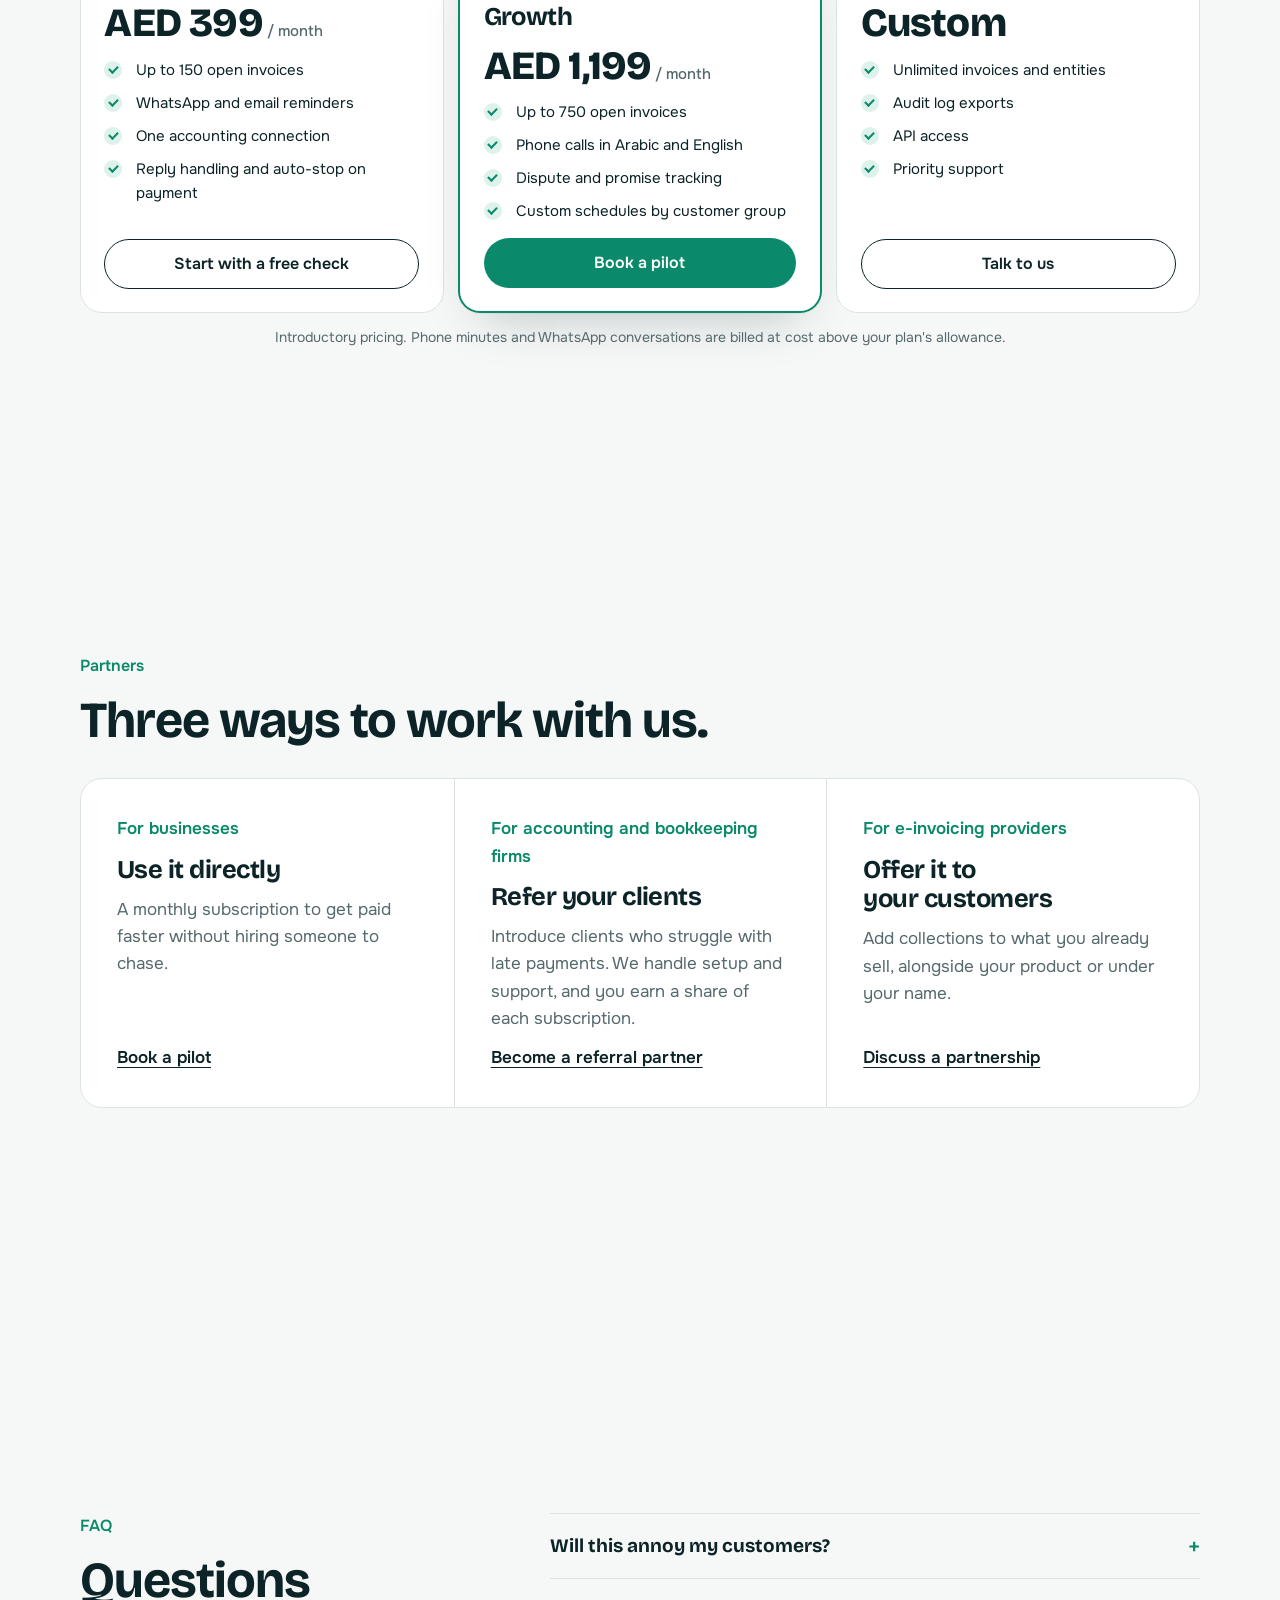
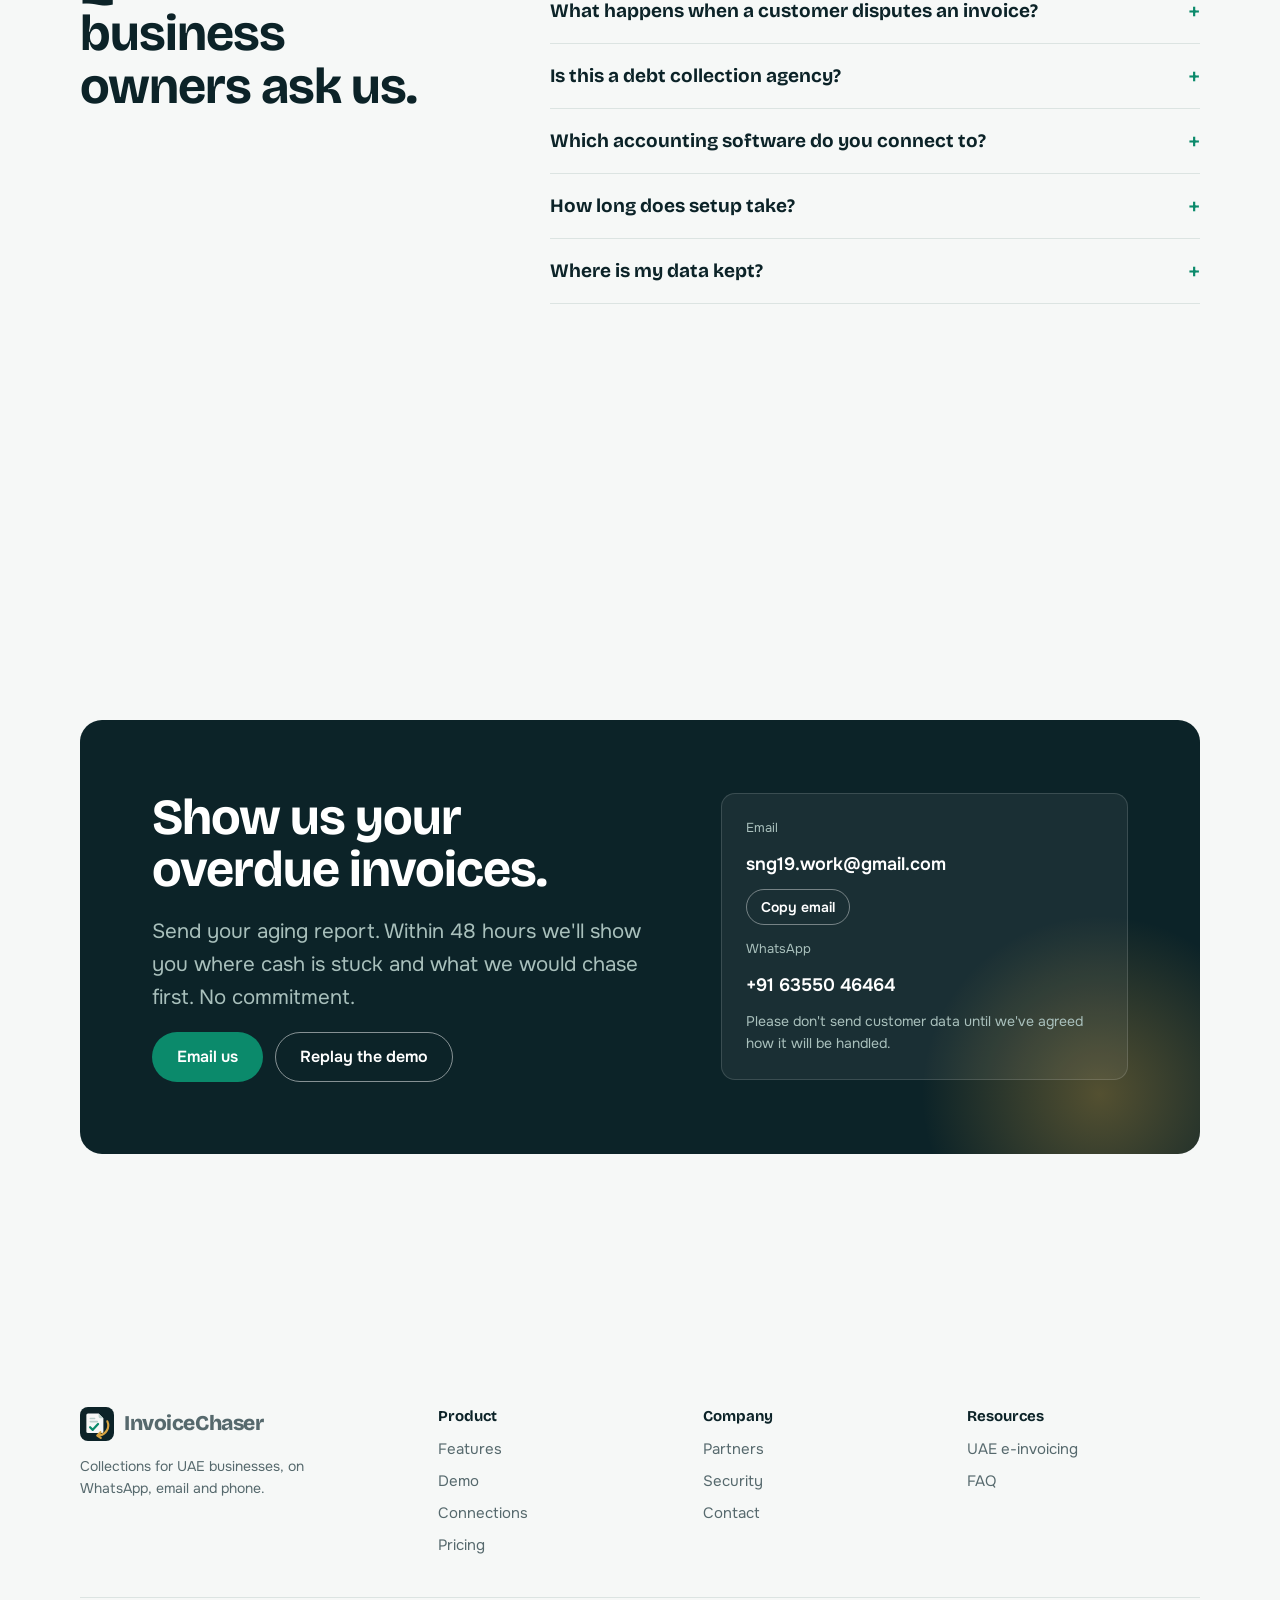
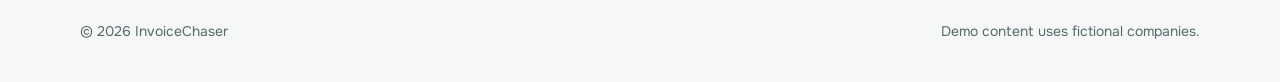
==== commit e88cd887: "Add brand and template customisation section (email, SMS, WhatsApp, tone, logo, colour) Co-Authored-" ====
--- a/index.html
+++ b/index.html
@@ -393,6 +393,38 @@
 }
 @media (min-width:981px) and (max-height:800px){.ev{padding-block:4px}.demo-side .choice small{display:none}}
 @media (min-width:981px) and (max-height:680px){.ev span{display:none}.hero .lead,#integrations .section-head .lead{display:none}}
+/* branding */
+.brand{display:grid;grid-template-columns:1fr 1fr;gap:clamp(20px,3vw,40px);align-items:start}
+.brand-ctl{display:flex;flex-direction:column;gap:clamp(8px,1.5vh,14px)}
+.seg{display:inline-flex;align-self:flex-start;background:#E6ECEB;border-radius:999px;padding:3px;gap:2px}
+.seg button{font:600 14px var(--body);border:0;background:transparent;color:var(--ink-2);padding:8px 16px;border-radius:999px;cursor:pointer}
+.seg button[aria-selected=true],.seg button[aria-pressed=true]{background:var(--white);color:var(--ink);box-shadow:0 1px 3px rgba(12,35,40,.18)}
+.bfields{display:grid;grid-template-columns:1.3fr .5fr 1.2fr;gap:12px}
+.bfields label,.btext{display:flex;flex-direction:column;gap:5px;font-size:13px;font-weight:600;color:var(--ink-2)}
+.bfields input[type=text],.bfields input:not([type]),.btext textarea{font:400 15px var(--body);padding:9px 12px;border:1.5px solid var(--line);border-radius:10px;background:var(--white);color:var(--ink);width:100%}
+.bfields input[type=color]{width:100%;height:42px;padding:3px;border:1.5px solid var(--line);border-radius:10px;background:var(--white)}
+.bfile{position:relative}
+.bfile input{position:absolute;inset:0;opacity:0;cursor:pointer;width:100%}
+.bfile span{display:flex;align-items:center;height:42px;padding:0 12px;border:1.5px dashed var(--line);border-radius:10px;font-weight:500;font-size:13px;color:var(--muted);background:var(--white);overflow:hidden;white-space:nowrap;text-overflow:ellipsis}
+.btext textarea{resize:vertical;line-height:1.5;min-height:110px}
+.btext .link{float:right;background:none;border:0;color:var(--emerald);font:600 13px var(--body);cursor:pointer;text-decoration:underline}
+.btext{display:block}.btext textarea{margin-top:6px}
+.brand-ctl code{background:#E6ECEB;border-radius:5px;padding:1px 5px;font-size:12px}
+.pv{background:var(--white);border:1px solid var(--line);border-radius:var(--r-md);box-shadow:var(--shadow);overflow:hidden}
+.pv-top{display:flex;align-items:center;gap:10px;padding:12px 18px;color:#fff;background:var(--bc,#0B8A6B)}
+.pv-logo{width:30px;height:30px;border-radius:7px;background:rgba(255,255,255,.22);display:grid;place-items:center;overflow:hidden;font:800 14px var(--display)}
+.pv-logo img{width:100%;height:100%;object-fit:contain;background:#fff}
+.pv-sub{padding:10px 18px;border-bottom:1px solid var(--line);display:flex;gap:10px;font-size:14px;align-items:baseline}
+.pv-sub small{color:var(--muted)}
+.pv-body{padding:14px 18px;font-size:15px;line-height:1.55;white-space:pre-wrap;color:var(--ink-2)}
+.pv-btn{display:inline-block;margin:0 18px 18px;padding:10px 20px;border-radius:999px;background:var(--bc,#0B8A6B);color:#fff;font-weight:600;font-size:14px}
+.pv-sms,.pv-wa{padding:20px;background:#F0F4F3}
+.bubble{background:var(--white);border-radius:16px 16px 16px 4px;padding:12px 14px;font-size:15px;line-height:1.5;white-space:pre-wrap;max-width:86%;box-shadow:0 1px 2px rgba(12,35,40,.1)}
+.bubble.wa{background:#DCF8C6}
+.pv-sms .small{margin-top:10px}
+.brand-prev{display:flex;flex-direction:column;gap:10px}
+@media (max-width:900px){.brand{grid-template-columns:1fr}.bfields{grid-template-columns:1fr 1fr}.bfile{grid-column:1/-1}}
+@media (min-width:981px) and (max-height:800px){#brand .section-head .lead{display:none}.btext textarea{min-height:80px}.pv-body{padding-block:8px}}
 </style>
 </head>
 <body>
@@ -591,6 +623,51 @@
           <div class="sort-row"><q>Please contact our accounts team instead</q><span class="st st-due">Contact updated</span></div>
           <div class="sort-row"><q>STOP</q><span class="st st-over">Opted out</span></div>
         </div>
+      </div>
+    </div>
+  </div>
+</section>
+
+<!-- BRANDING -->
+<section class="section" id="brand">
+  <div class="wrap">
+    <div class="section-head">
+      <p class="kicker">Your voice, your brand</p>
+      <h2>Every message sounds like your company.</h2>
+      <p class="lead">Start from our tested defaults, then change the wording and tone, add your logo and colour, and choose how each channel looks.</p>
+    </div>
+    <div class="brand">
+      <div class="brand-ctl">
+        <div class="seg" role="tablist" aria-label="Channel">
+          <button role="tab" data-ch="email" aria-selected="true">Email</button>
+          <button role="tab" data-ch="sms" aria-selected="false">SMS</button>
+          <button role="tab" data-ch="wa" aria-selected="false">WhatsApp</button>
+        </div>
+        <div class="seg" role="group" aria-label="Tone">
+          <button data-tone="friendly" aria-pressed="true">Friendly</button>
+          <button data-tone="professional" aria-pressed="false">Professional</button>
+          <button data-tone="firm" aria-pressed="false">Firm</button>
+        </div>
+        <div class="bfields">
+          <label>Company name<input id="bName" value="Al Noor Trading" maxlength="40"></label>
+          <label>Brand colour<input id="bColor" type="color" value="#0B8A6B"></label>
+          <label class="bfile">Logo<input id="bLogo" type="file" accept="image/png,image/jpeg,image/svg+xml,image/webp"><span id="bLogoName">Upload PNG, JPG or SVG</span></label>
+        </div>
+        <label class="btext">Message template <button type="button" id="bReset" class="link">Reset to default</button>
+          <textarea id="bText" rows="6" spellcheck="false"></textarea>
+        </label>
+        <p class="small">Fields filled in automatically: <code>{customer}</code> <code>{invoice}</code> <code>{amount}</code> <code>{due}</code> <code>{company}</code> <code>{link}</code></p>
+      </div>
+      <div class="brand-prev" aria-live="polite">
+        <div class="pv pv-email" id="pvEmail">
+          <div class="pv-top" id="pvTop"><span class="pv-logo" id="pvLogo"></span><b id="pvCo">Al Noor Trading</b></div>
+          <div class="pv-sub"><small>Subject</small><b id="pvSubj"></b></div>
+          <div class="pv-body" id="pvBody"></div>
+          <span class="pv-btn" id="pvBtn">View and pay invoice</span>
+        </div>
+        <div class="pv pv-sms" id="pvSms" hidden><div class="bubble" id="pvSmsText"></div><p class="small" id="pvCount"></p></div>
+        <div class="pv pv-wa" id="pvWa" hidden><div class="bubble wa" id="pvWaText"></div></div>
+        <p class="small">Preview with sample data. Nothing is sent from this page.</p>
       </div>
     </div>
   </div>
@@ -920,5 +997,47 @@
  render();
 })();
 </script>
+<script>
+(function(){
+  const T={
+    email:{
+      friendly:{s:'A friendly reminder about invoice {invoice}',t:'Hi {customer},\n\nJust a quick reminder that invoice {invoice} for {amount} was due on {due}. You can pay it in one tap here: {link}\n\nIf it is already on its way, thank you! Reply to this email if anything is unclear.\n\nWarm regards,\n{company}'},
+      professional:{s:'Invoice {invoice}: payment due {due}',t:'Dear {customer},\n\nOur records show invoice {invoice} for {amount}, due on {due}, is still open. You can settle it here: {link}\n\nPlease let us know if you need a copy of the invoice or if there is a query we can resolve.\n\nKind regards,\n{company}'},
+      firm:{s:'Overdue: invoice {invoice} ({amount})',t:'Dear {customer},\n\nInvoice {invoice} for {amount} was due on {due} and remains unpaid. Please pay today using {link}, or reply with the date we can expect payment.\n\nRegards,\n{company}'}},
+    sms:{
+      friendly:{t:'Hi {customer}, a friendly reminder: invoice {invoice} ({amount}) was due {due}. Pay here: {link} Thanks! {company}'},
+      professional:{t:'{company}: invoice {invoice} for {amount}, due {due}, is open. Pay: {link}'},
+      firm:{t:'{company}: invoice {invoice} ({amount}) is overdue since {due}. Pay today: {link} or reply with a payment date.'}},
+    wa:{
+      friendly:{t:'Hi {customer}, hope you are well! A quick reminder that invoice {invoice} for {amount} was due on {due}. Here is a one-tap link to pay: {link}\nThank you! {company}'},
+      professional:{t:'Dear {customer}, invoice {invoice} for {amount}, due {due}, is still open. You can pay here: {link}\nKind regards, {company}'},
+      firm:{t:'Dear {customer}, invoice {invoice} for {amount} was due on {due} and is overdue. Please pay today: {link} or reply with the date of payment.\n{company}'}}
+  };
+  const $=id=>document.getElementById(id);
+  if(!$('bText'))return;
+  let ch='email',tone='friendly',edited=false,logo=null;
+  const data=()=>({customer:'Khalid',invoice:'INV-2033',amount:'AED 42,750',due:'12 Oct',company:$('bName').value.trim()||'Your company',link:'pay.invoicechaser.com/2033'});
+  const fill=s=>{const d=data();return s.replace(/\{(\w+)\}/g,(m,k)=>d[k]!==undefined?d[k]:m)};
+  function load(){const d=T[ch][tone];$('bText').value=d.t;edited=false;render()}
+  function render(){
+    const t=fill($('bText').value),c=$('bColor').value,co=data().company;
+    document.querySelector('#brand .brand-prev').style.setProperty('--bc',c);
+    $('pvEmail').hidden=ch!=='email';$('pvSms').hidden=ch!=='sms';$('pvWa').hidden=ch!=='wa';
+    $('pvCo').textContent=co;
+    const lg=$('pvLogo');lg.textContent='';
+    if(logo){const i=new Image();i.src=logo;i.alt='';lg.appendChild(i)}else lg.textContent=co.charAt(0).toUpperCase();
+    if(ch==='email'){$('pvSubj').textContent=fill(T.email[tone].s);$('pvBody').textContent=t}
+    if(ch==='sms'){$('pvSmsText').textContent=t;const n=t.length;$('pvCount').textContent=n+' characters · '+Math.ceil(n/160)+' SMS part'+(n>160?'s':'')}
+    if(ch==='wa')$('pvWaText').textContent=t;
+  }
+  document.querySelectorAll('[data-ch]').forEach(b=>b.onclick=()=>{ch=b.dataset.ch;document.querySelectorAll('[data-ch]').forEach(x=>x.setAttribute('aria-selected',x===b));load()});
+  document.querySelectorAll('[data-tone]').forEach(b=>b.onclick=()=>{tone=b.dataset.tone;document.querySelectorAll('[data-tone]').forEach(x=>x.setAttribute('aria-pressed',x===b));load()});
+  ['bName','bColor','bText'].forEach(id=>$(id).addEventListener('input',render));
+  $('bReset').onclick=load;
+  $('bLogo').onchange=e=>{const f=e.target.files[0];if(!f)return;if(f.size>2e6){$('bLogoName').textContent='Choose a file under 2 MB';return}
+    const r=new FileReader();r.onload=()=>{logo=r.result;$('bLogoName').textContent=f.name;render()};r.readAsDataURL(f)};
+  load();
+})();
+</script>
 </body>
 </html>
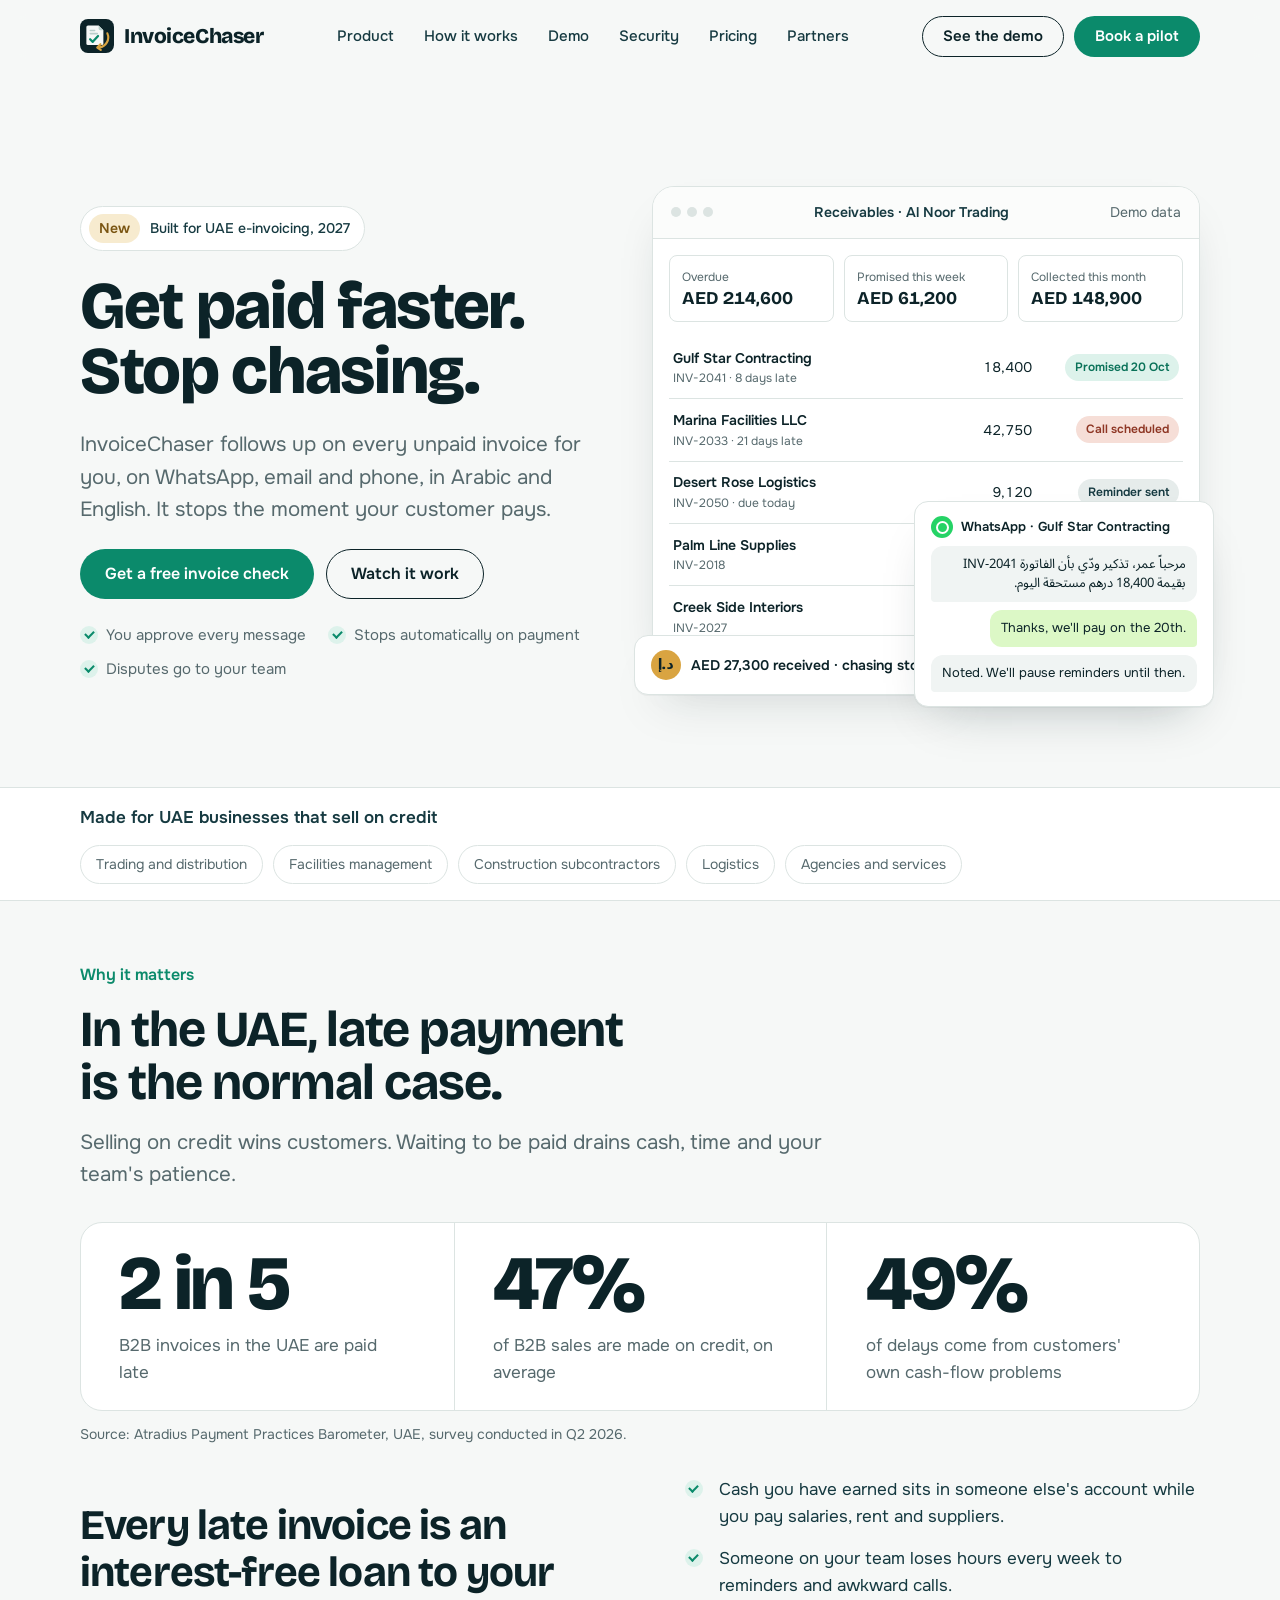
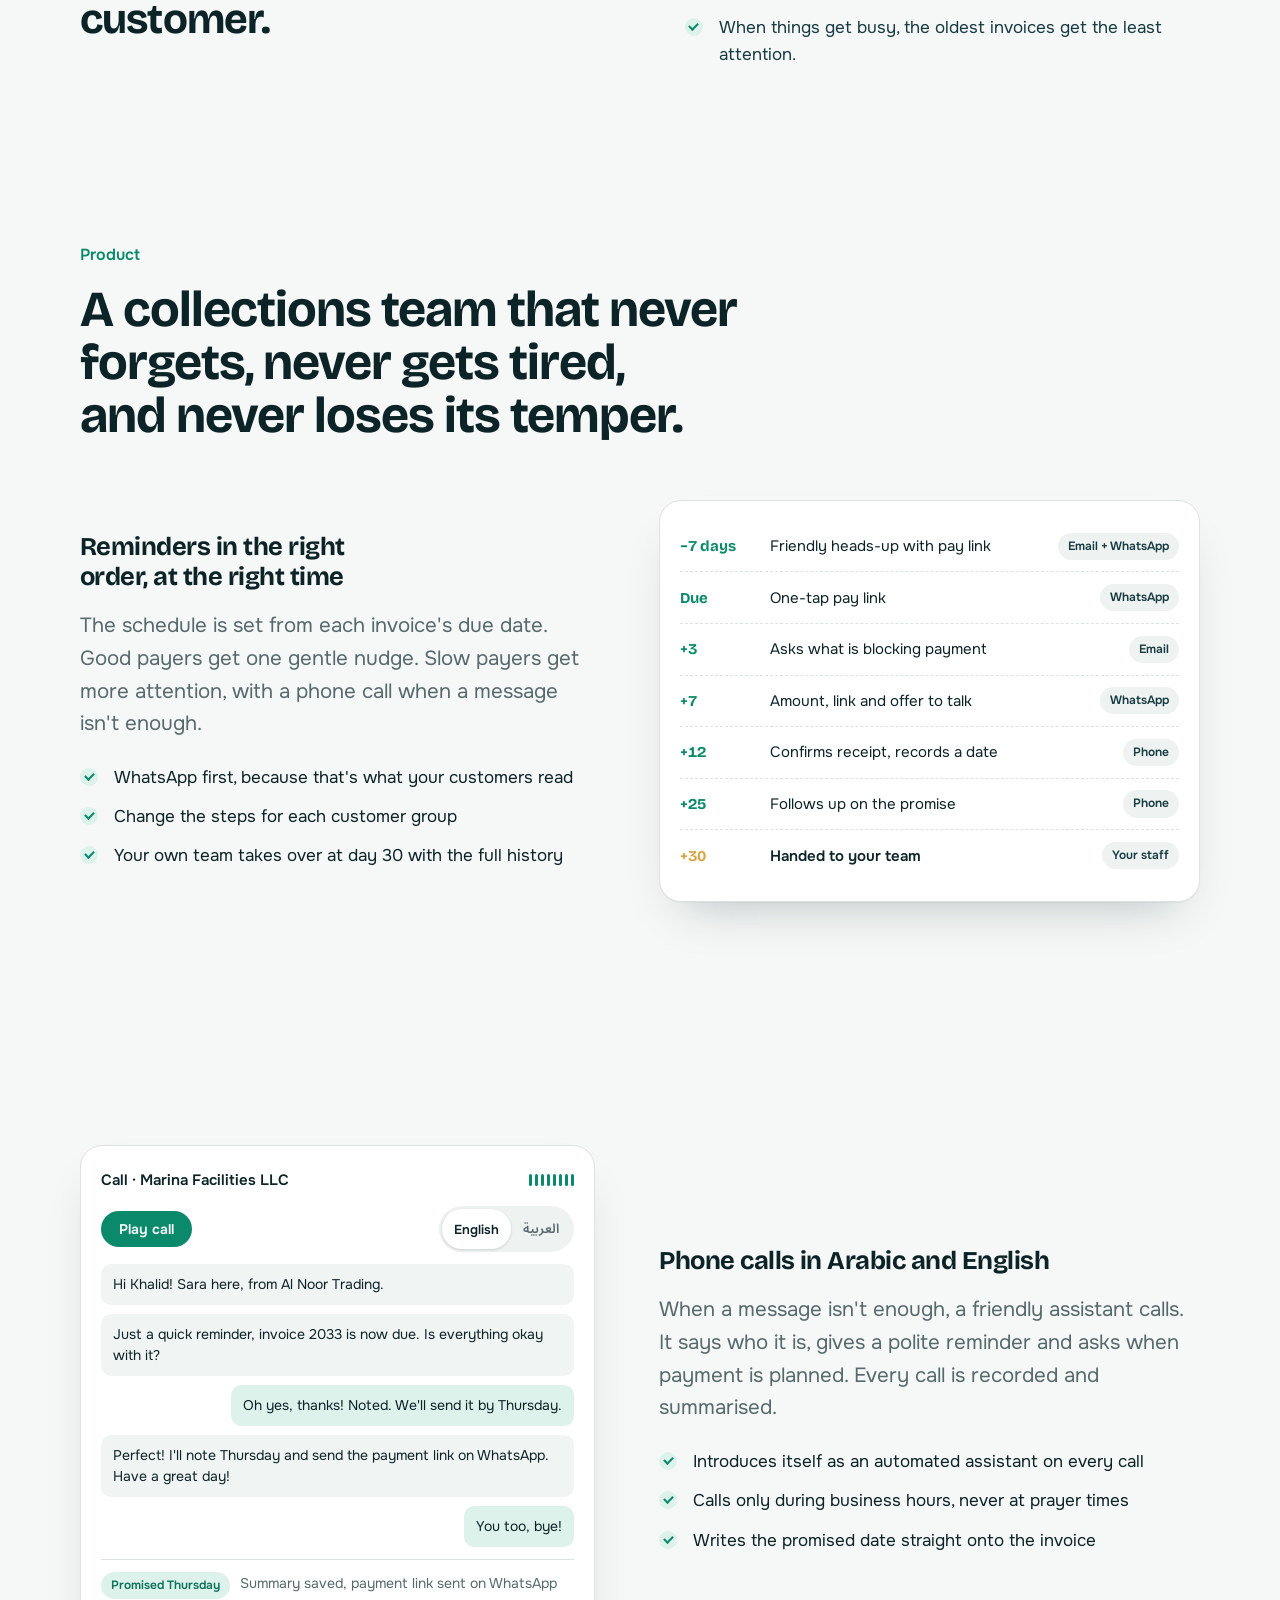
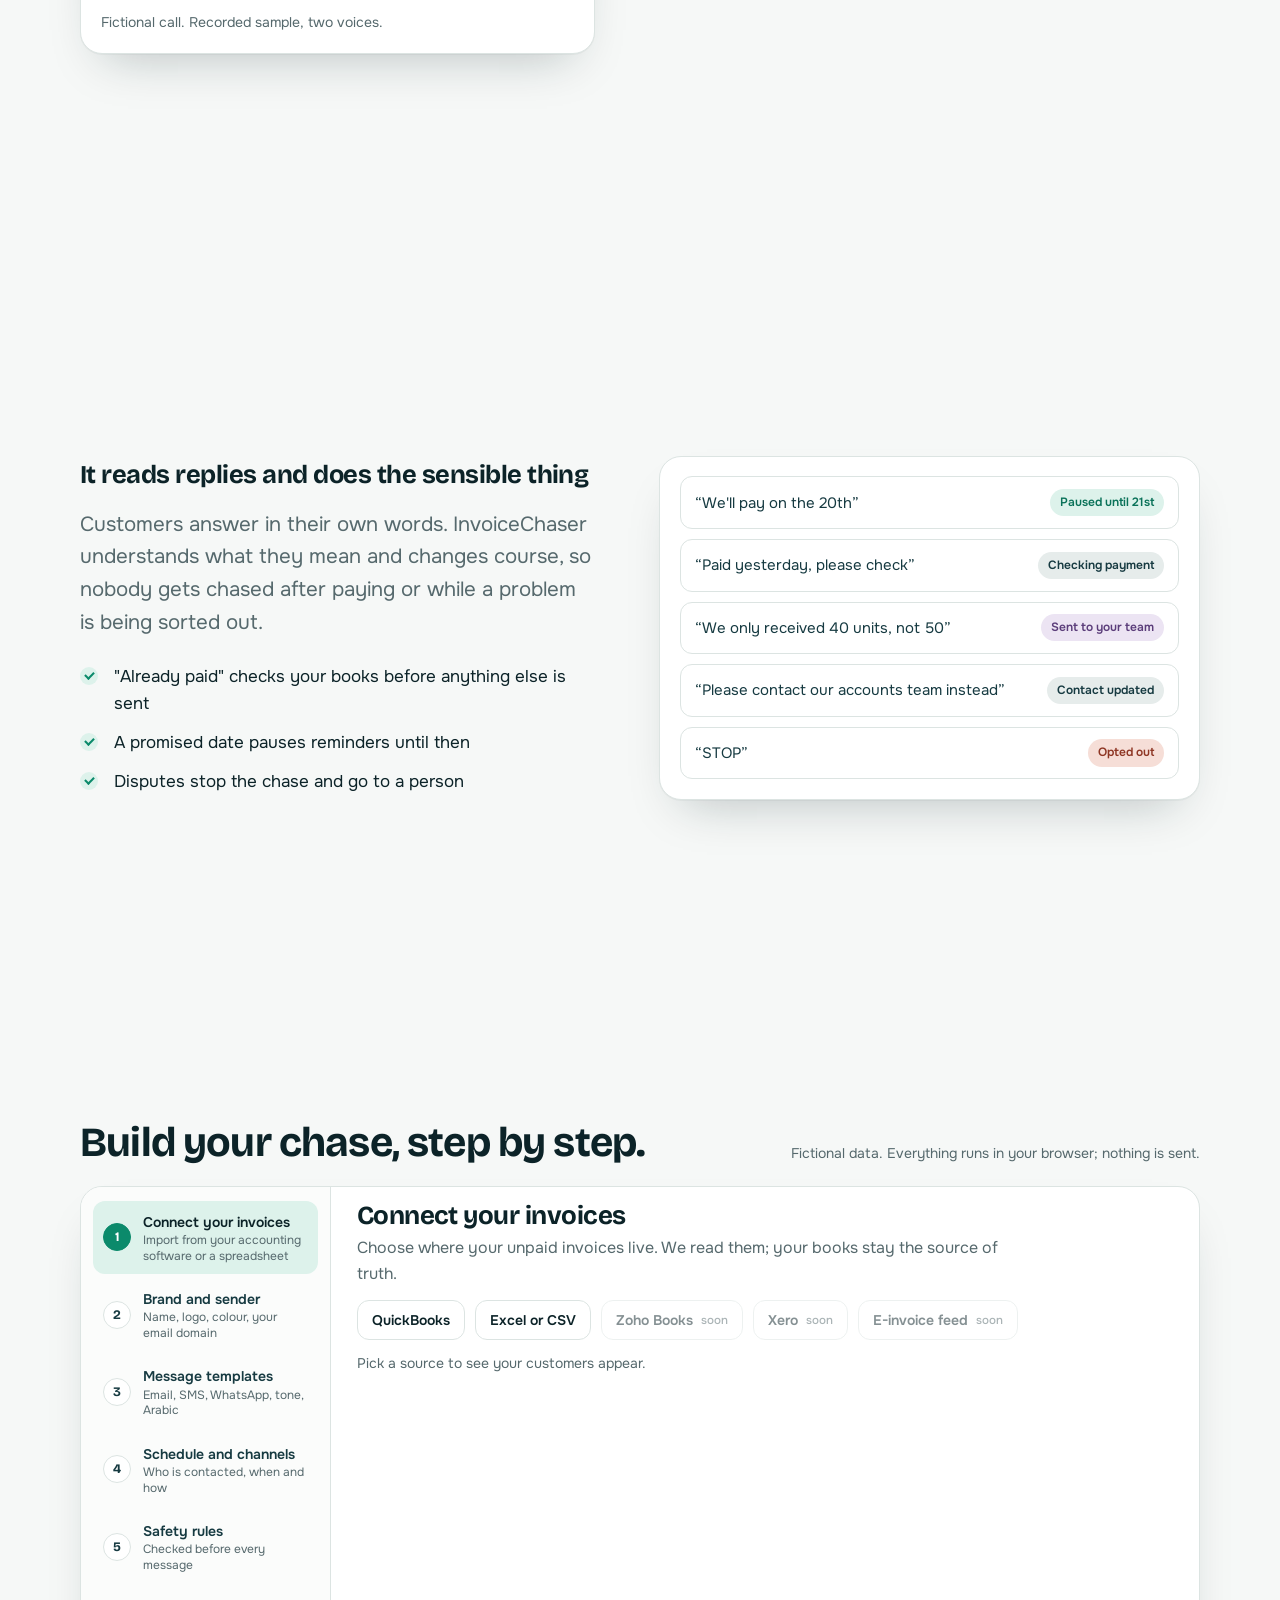
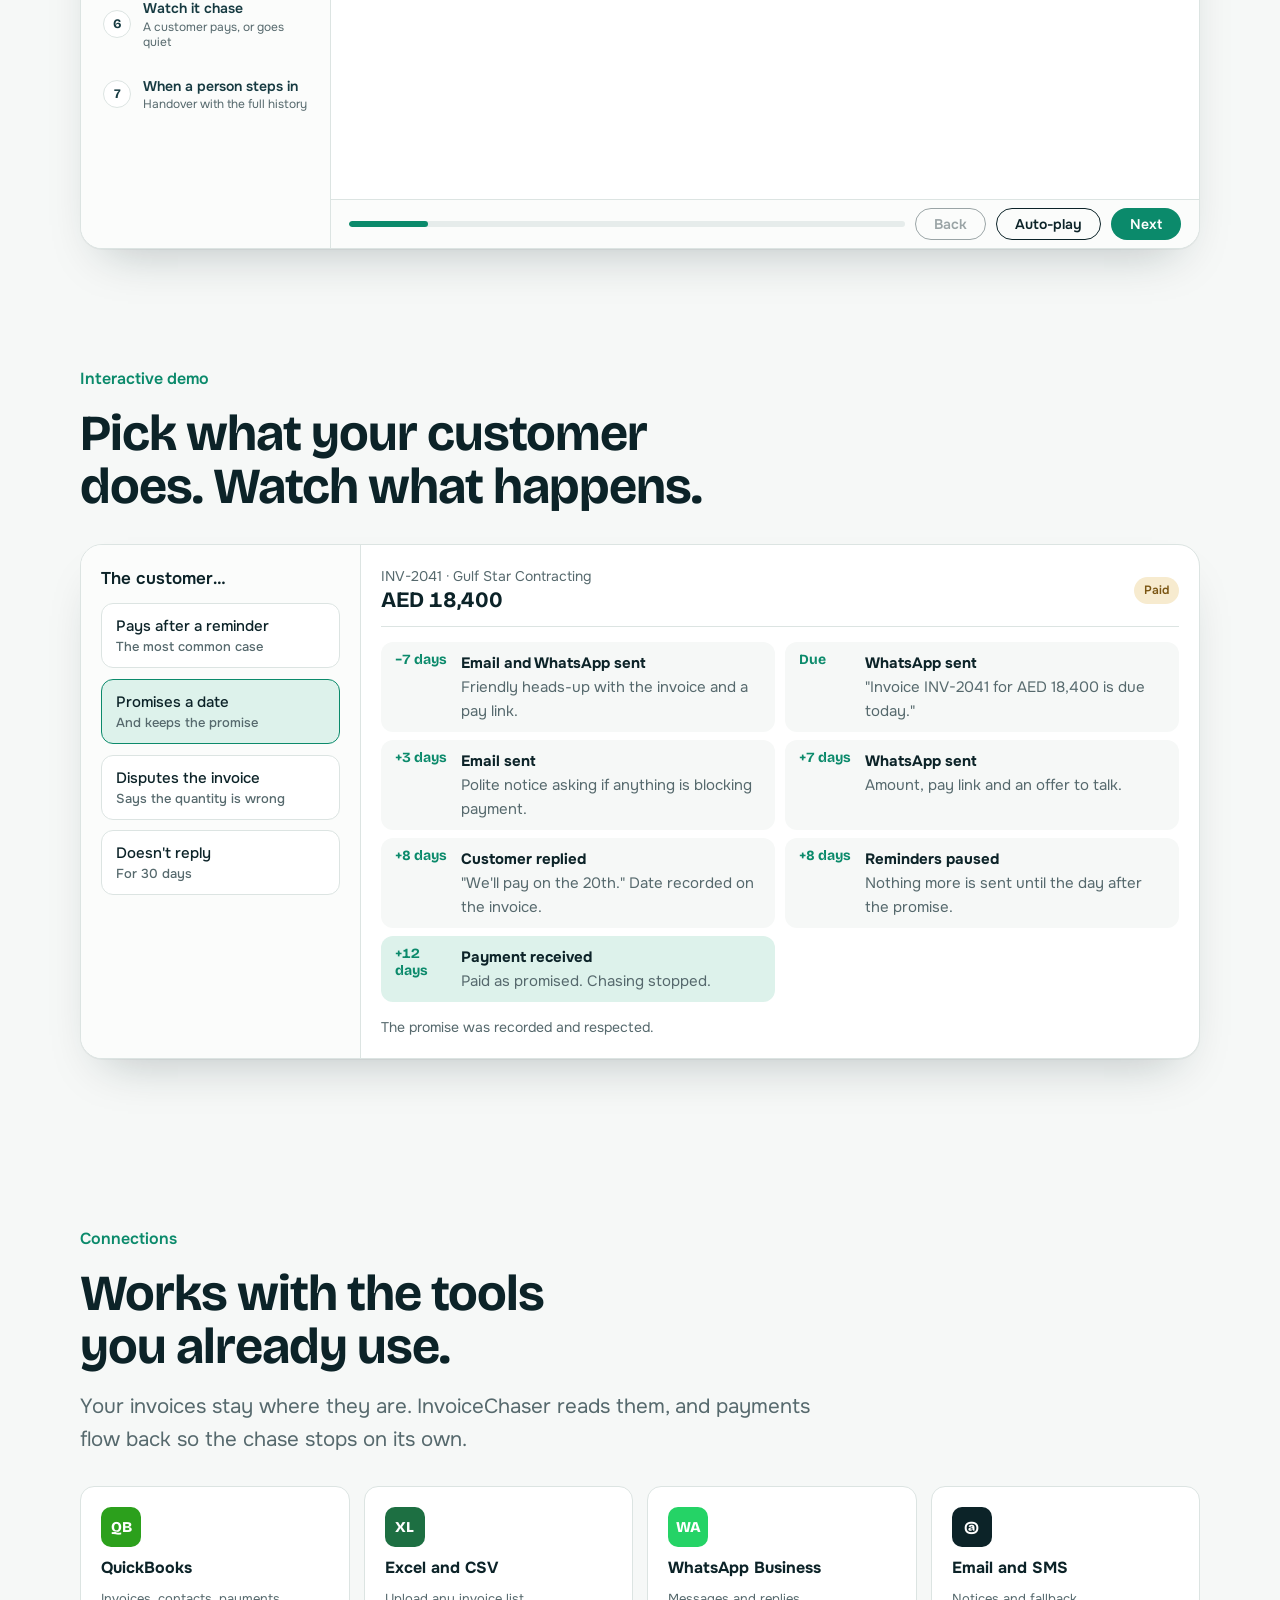
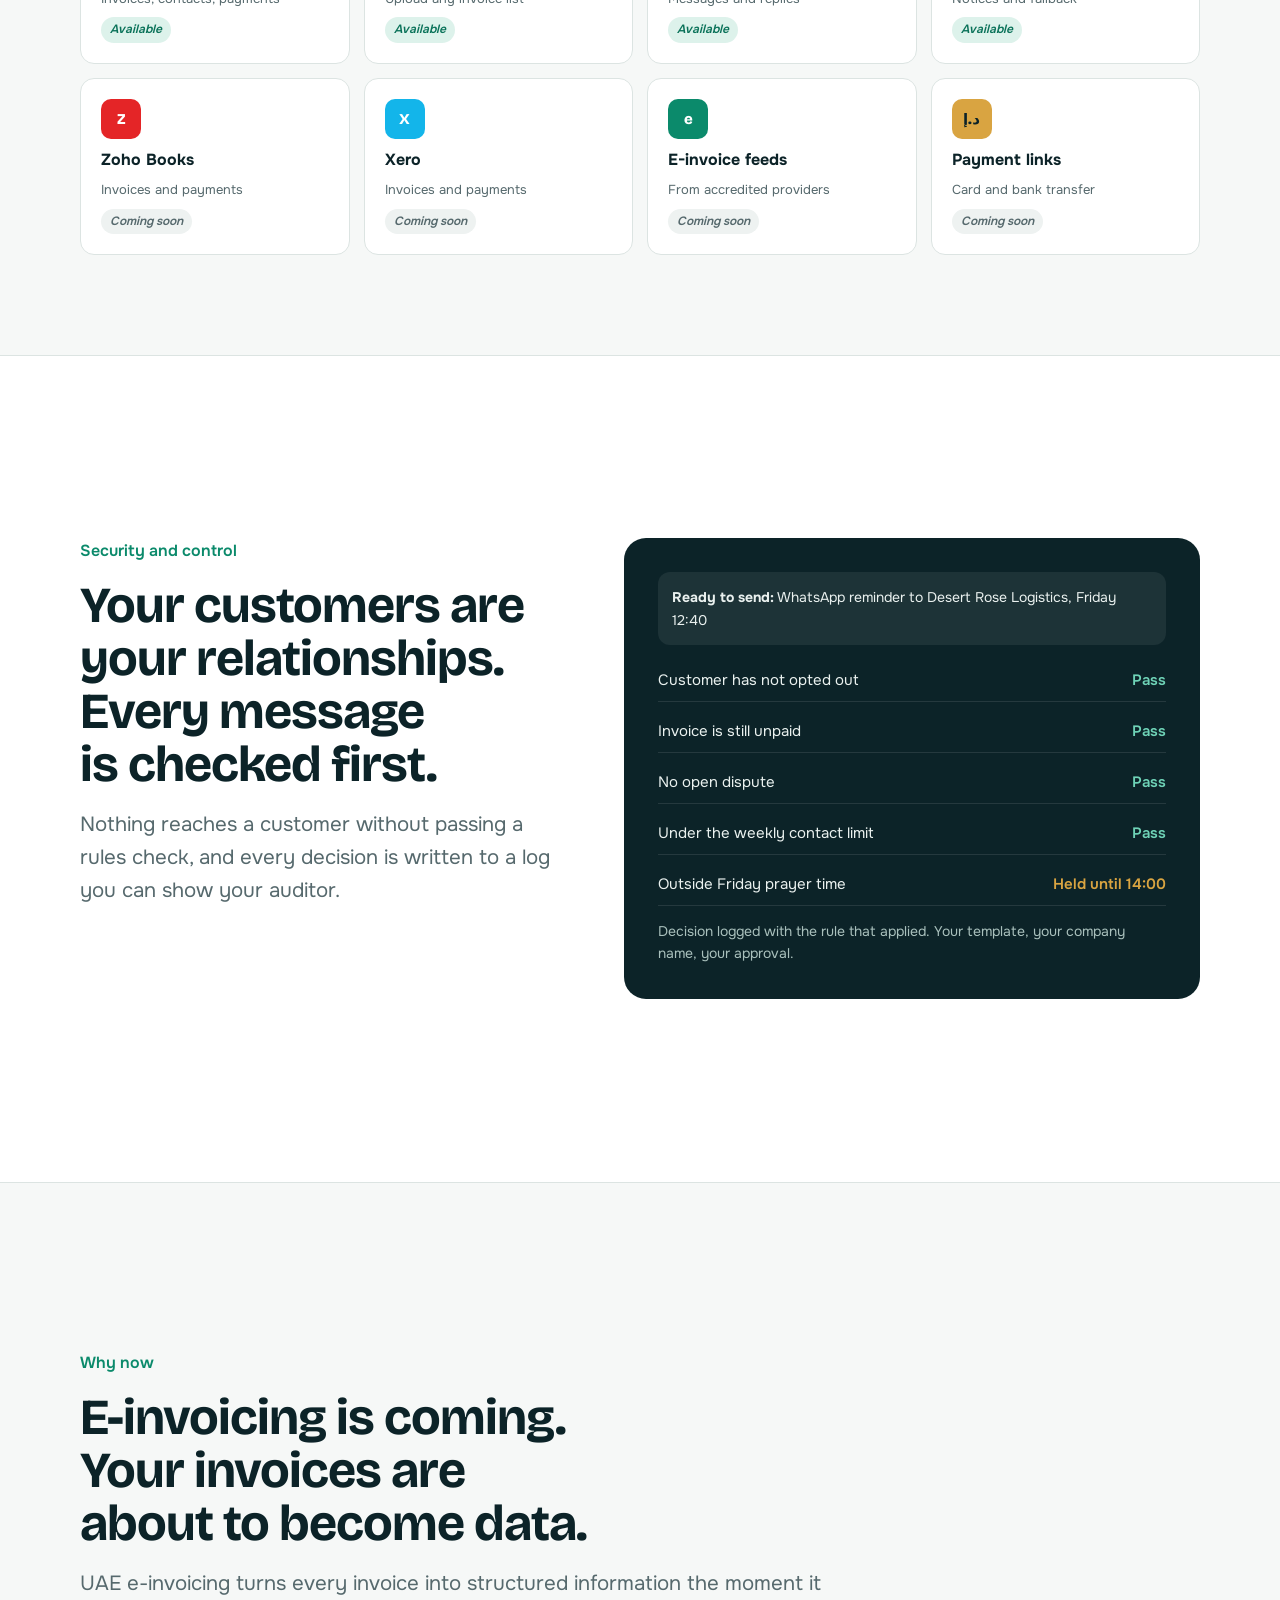
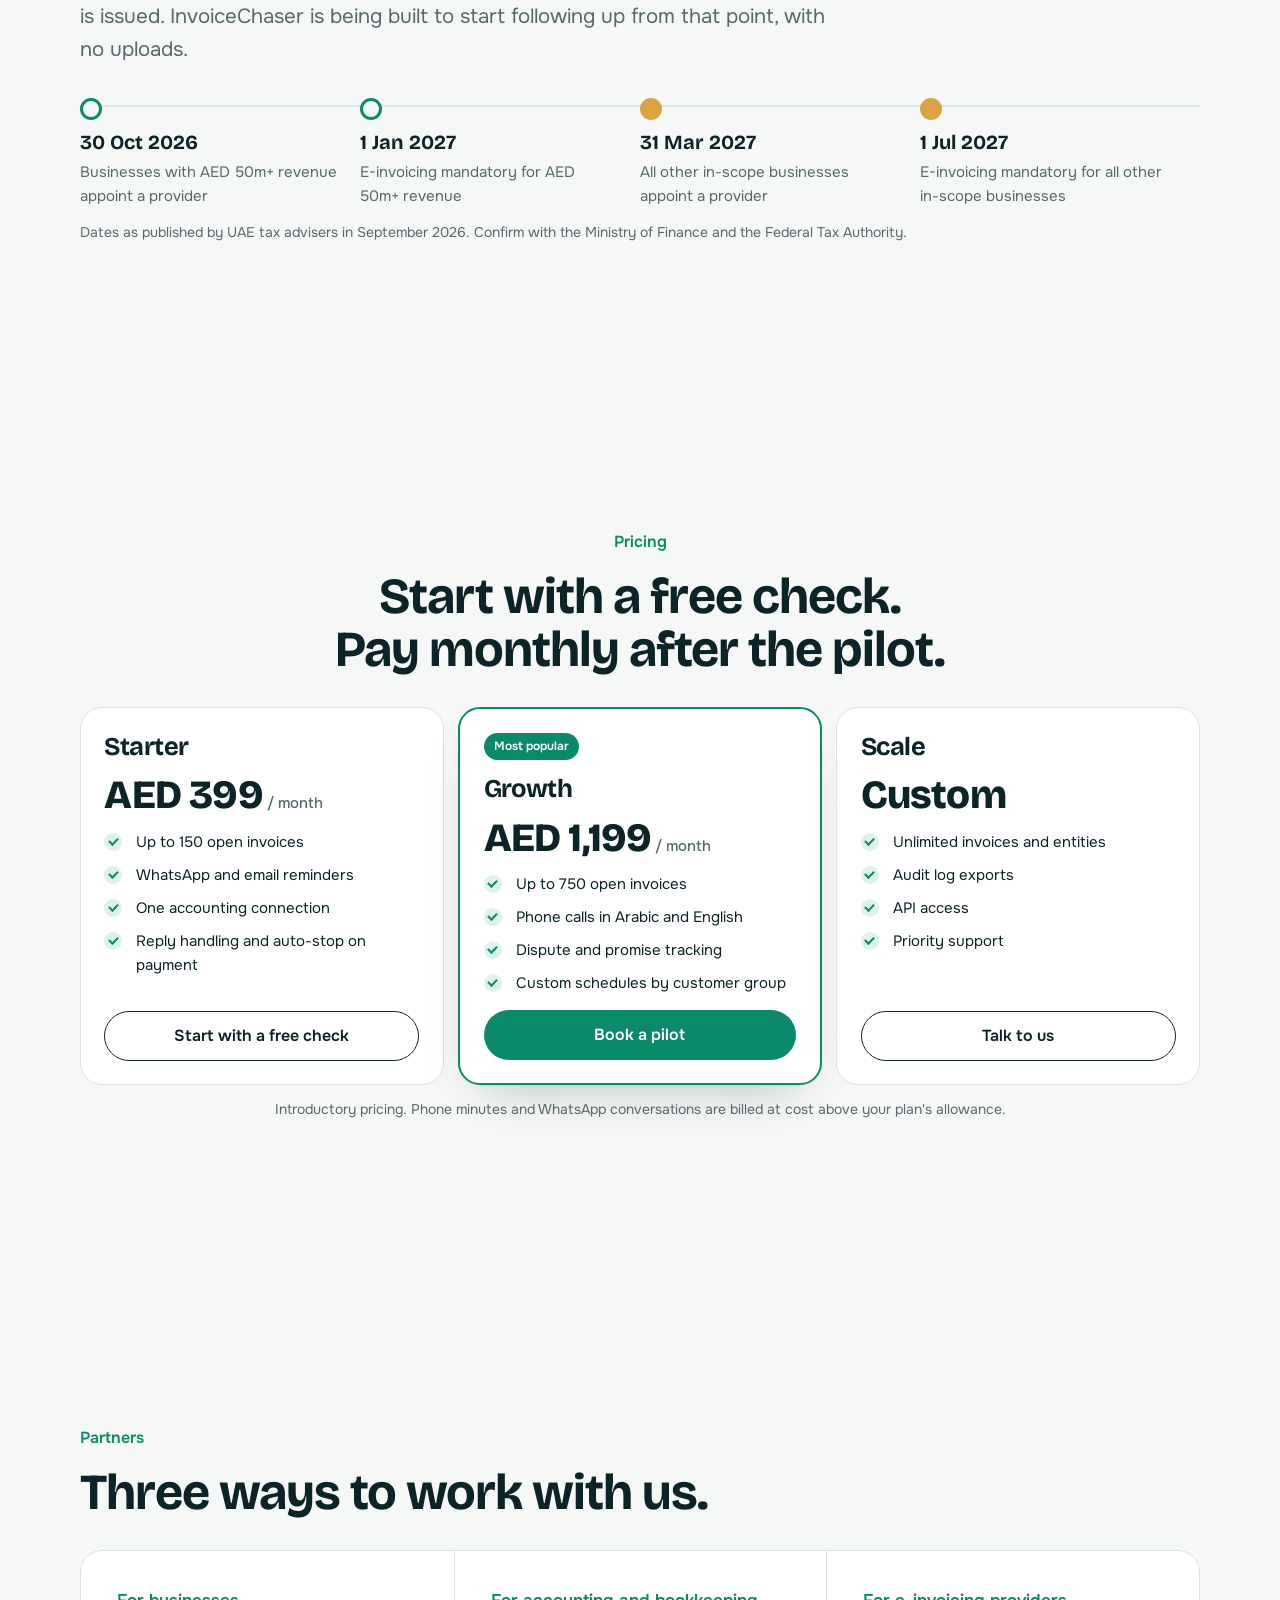
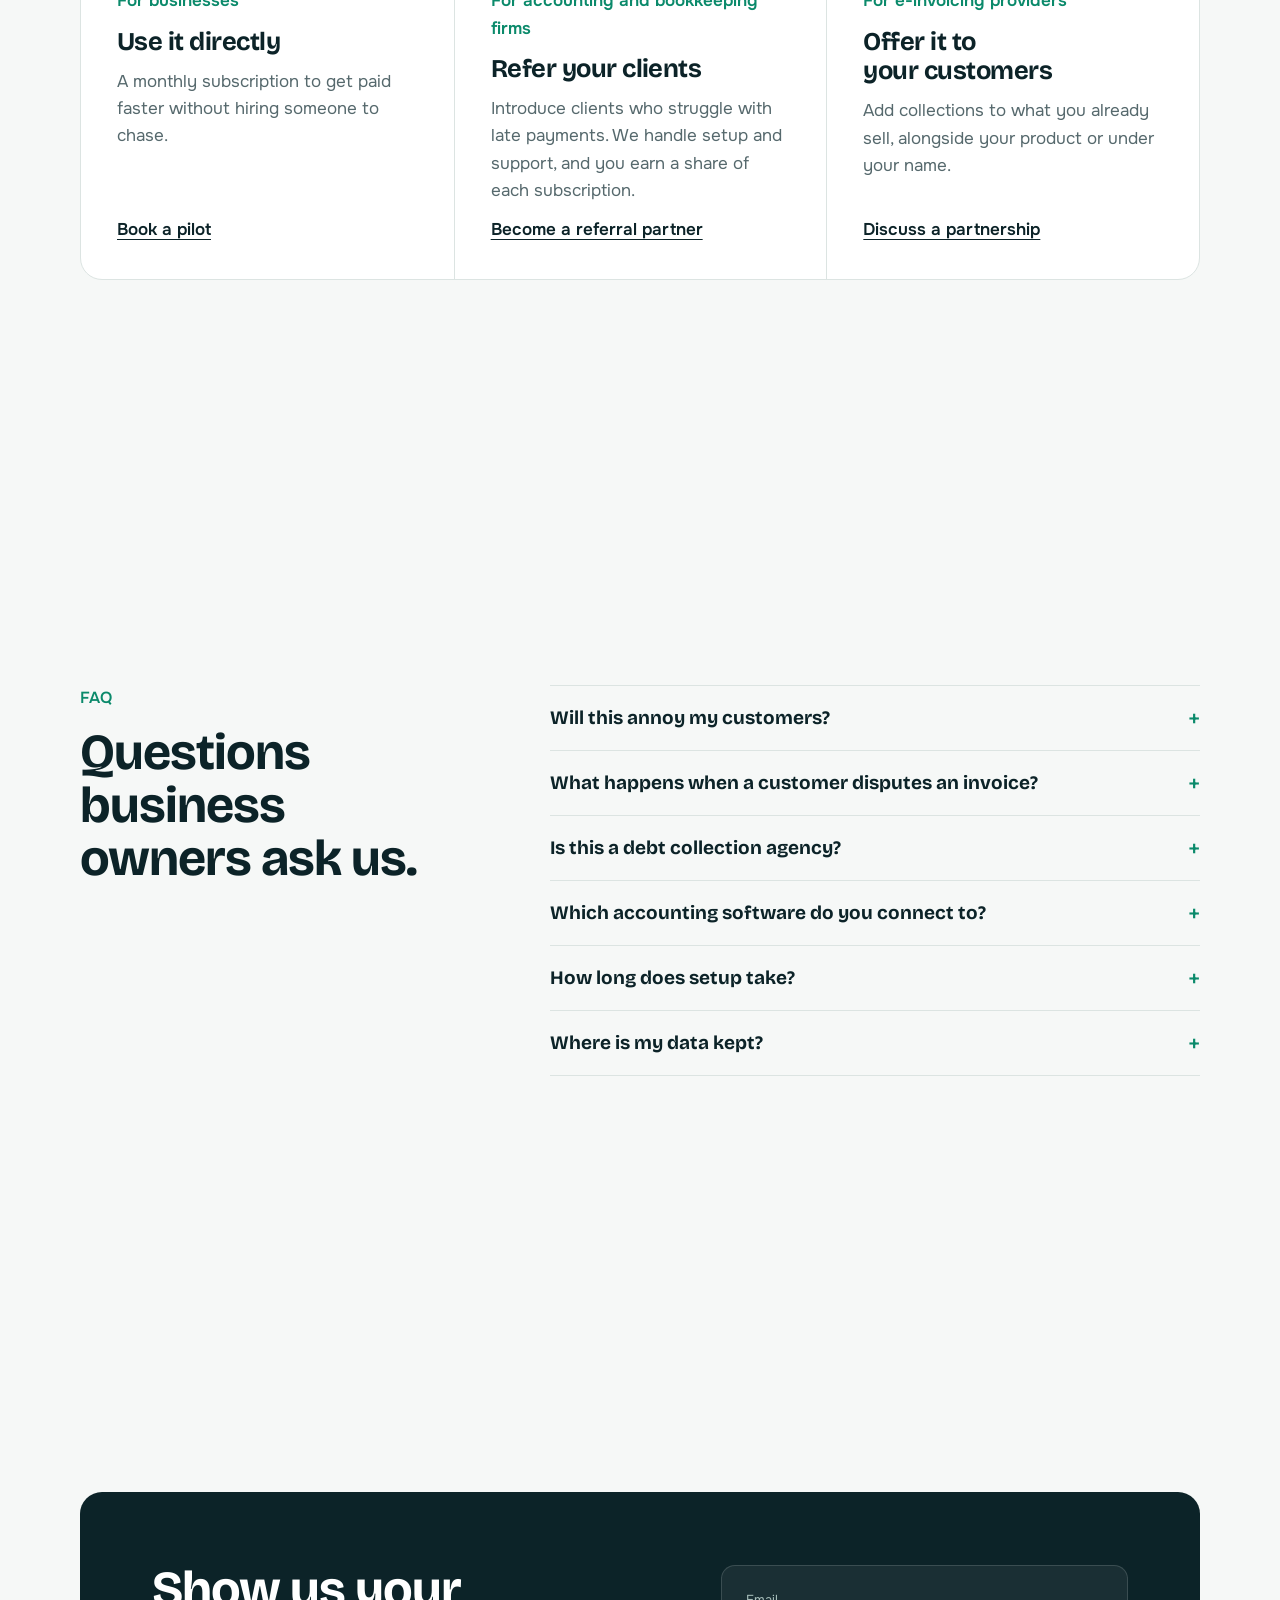
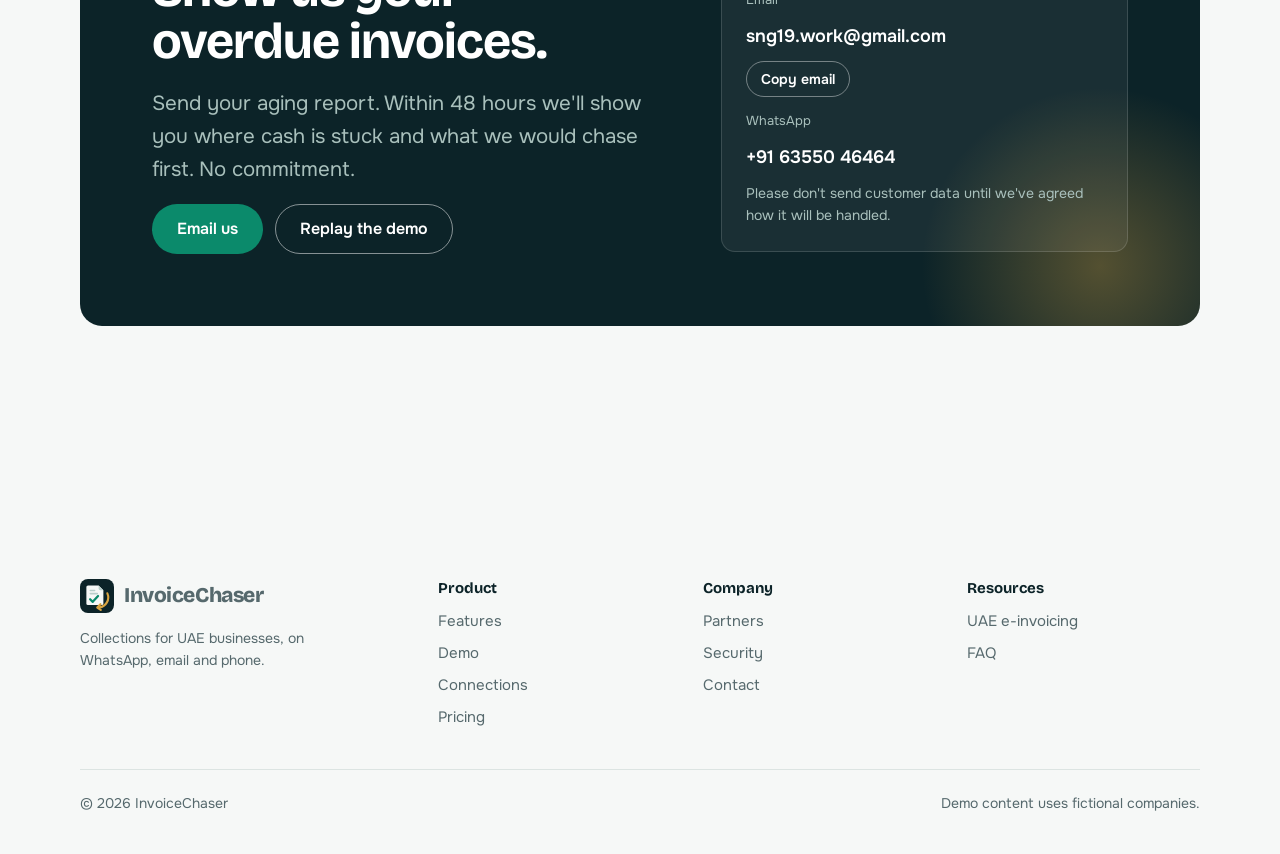
==== commit d37babb6: "Add interactive 'Build your chase' walkthrough: connect, brand and custom domain, EN/AR templates, s" ====
--- a/index.html
+++ b/index.html
@@ -324,8 +324,8 @@
 /* ---- One screen per section (desktop) ---- */
 .feature-head{grid-column:1/-1;margin-bottom:0}
 @media (min-width:981px) and (min-height:540px){
-  html{scroll-snap-type:y proximity;scroll-padding-top:72px}
-  .hero,.section,.features>.feature{scroll-snap-align:start;min-height:calc(100svh - 72px);display:flex;flex-direction:column;justify-content:center}
+  html{scroll-padding-top:72px}
+  .hero,.section,.features>.feature{min-height:calc(100svh - 72px);display:flex;flex-direction:column;justify-content:center}
   .features>.feature{display:grid;grid-template-columns:1fr 1.05fr;align-content:center;gap:clamp(14px,3vh,32px) clamp(32px,5vw,80px)}
   .features{gap:0}
   .section,.section[style]{padding-block:clamp(16px,3.2vh,44px)!important}
@@ -425,6 +425,104 @@
 .brand-prev{display:flex;flex-direction:column;gap:10px}
 @media (max-width:900px){.brand{grid-template-columns:1fr}.bfields{grid-template-columns:1fr 1fr}.bfile{grid-column:1/-1}}
 @media (min-width:981px) and (max-height:800px){#brand .section-head .lead{display:none}.btext textarea{min-height:80px}.pv-body{padding-block:8px}}
+/* builder */
+.wiz-head{display:flex;justify-content:space-between;align-items:flex-end;gap:20px;margin-bottom:clamp(12px,2.4vh,28px);flex-wrap:wrap}
+.wiz-head h2{max-width:720px;font-size:clamp(26px,min(3.4vw,4.6vh),42px)}
+.wiz-head .kicker{margin-bottom:2px}
+.wiz{--wh:clamp(430px,calc(100svh - 72px - 165px),700px);display:grid;grid-template-columns:250px 1fr;background:var(--white);border:1px solid var(--line);border-radius:var(--r-lg);box-shadow:var(--shadow);overflow:hidden;height:var(--wh)}
+.wiz-rail{background:#FBFCFB;border-right:1px solid var(--line);padding:14px 12px;display:flex;flex-direction:column;gap:4px;overflow:auto}
+.wiz-rail button{all:unset;box-sizing:border-box;width:100%;display:grid;grid-template-columns:30px 1fr;gap:10px;align-items:center;padding:clamp(6px,1.1vh,10px) 10px;border-radius:12px;cursor:pointer;font-size:14px;font-weight:600;color:var(--ink-2)}
+.wiz-rail button small{display:block;font-weight:400;color:var(--muted);font-size:12px;line-height:1.3}
+.wiz-rail .n{width:28px;height:28px;border-radius:50%;border:1.5px solid var(--line);display:grid;place-items:center;font:700 13px var(--display);background:var(--white)}
+.wiz-rail .on button{background:var(--mint);color:var(--ink)}
+.wiz-rail .on .n{background:var(--emerald);border-color:var(--emerald);color:#fff}
+.wiz-rail .done .n{background:var(--mint);border-color:var(--emerald);color:var(--emerald-2)}
+.wiz-rail button:focus-visible{outline:3px solid var(--gold)}
+.wiz-stage{display:flex;flex-direction:column;min-width:0;min-height:0}
+.wiz-body{flex:1;overflow:auto;padding:clamp(10px,1.6vh,18px) clamp(16px,2vw,26px);min-height:0}
+.wiz-body h3{font-size:clamp(20px,3vh,26px);margin-bottom:4px}
+.wiz-body .sub{color:var(--muted);font-size:clamp(14px,2vh,16px);margin-bottom:clamp(8px,1.6vh,16px);max-width:60ch}
+.wiz-foot{display:flex;align-items:center;gap:10px;padding:8px 18px;border-top:1px solid var(--line);background:#FBFCFB}
+.wbtn{padding:8px 18px;font-size:14px}
+.wiz-bar{flex:1;height:6px;background:#E6ECEB;border-radius:99px;overflow:hidden}
+.wiz-bar i{display:block;height:100%;width:0;background:var(--emerald);border-radius:99px;transition:width .4s}
+.wiz-body.go>*{animation:wizIn .4s both}
+@keyframes wizIn{from{opacity:0;transform:translateY(8px)}to{opacity:1;transform:none}}
+.a{opacity:0;animation:wizIn .45s forwards;animation-delay:calc(var(--i,0)*110ms)}
+@media (prefers-reduced-motion:reduce){.a,.wiz-body.go>*{animation:none;opacity:1}}
+.srcs{display:flex;flex-wrap:wrap;gap:10px;margin-bottom:12px}
+.src{font:600 14px var(--body);display:flex;align-items:center;gap:8px;padding:10px 14px;border:1.5px solid var(--line);border-radius:12px;background:var(--white);cursor:pointer;color:var(--ink)}
+.src[aria-pressed=true]{border-color:var(--emerald);background:var(--mint)}
+.src[disabled]{opacity:.5;cursor:not-allowed}
+.src small{font-weight:500;color:var(--muted)}
+.imp{display:flex;flex-direction:column;border:1px solid var(--line);border-radius:12px;overflow:hidden}
+.imp .r{display:grid;grid-template-columns:24px 1.4fr .8fr .9fr;gap:10px;align-items:center;padding:clamp(6px,1.1vh,10px) 14px;border-top:1px solid var(--line);font-size:14px}
+.imp .r:first-child{border-top:0}
+.imp .r small{color:var(--muted);display:block;font-size:12px}
+.imp .r .amt{text-align:right;font-variant-numeric:tabular-nums}
+.sumline{margin-top:10px;font-weight:600;display:flex;gap:16px;flex-wrap:wrap}
+.spin{display:inline-block;width:14px;height:14px;border:2px solid var(--line);border-top-color:var(--emerald);border-radius:50%;animation:sp .8s linear infinite;vertical-align:-2px;margin-right:8px}
+@keyframes sp{to{transform:rotate(360deg)}}
+.two{display:grid;grid-template-columns:1fr 1fr;gap:clamp(14px,2vw,26px);align-items:start}
+.wiz .fl{display:flex;flex-direction:column;gap:5px;font-size:13px;font-weight:600;color:var(--ink-2)}
+.wiz .fl input[type=text],.wiz .fl input:not([type]),.wiz .fl select,.wiz textarea{font:400 15px var(--body);padding:9px 12px;border:1.5px solid var(--line);border-radius:10px;background:var(--white);color:var(--ink);width:100%}
+.wiz .fl input[type=color]{width:100%;height:42px;padding:3px;border:1.5px solid var(--line);border-radius:10px;background:var(--white)}
+.wiz .stack{display:flex;flex-direction:column;gap:clamp(8px,1.5vh,14px)}
+.wiz .fl.file{position:relative}
+.wiz .fl.file input{position:absolute;inset:auto 0 0 0;height:42px;opacity:0;cursor:pointer}
+.wiz .fl.file span{display:flex;align-items:center;height:42px;padding:0 12px;border:1.5px dashed var(--line);border-radius:10px;font-weight:500;font-size:13px;color:var(--muted);background:var(--white);overflow:hidden;white-space:nowrap}
+.dns{display:flex;flex-direction:column;border:1px solid var(--line);border-radius:12px;overflow:hidden;font-size:14px}
+.dns div{display:flex;justify-content:space-between;gap:10px;padding:8px 12px;border-top:1px solid var(--line)}
+.dns div:first-child{border-top:0}
+.dns code,.wiz code{background:#E6ECEB;border-radius:5px;padding:1px 5px;font-size:12px}
+.ok{color:var(--emerald-2);font-weight:600}
+.lockrow{display:flex;gap:8px;flex-wrap:wrap;margin-top:8px}
+.lockchip{font-size:12px;font-weight:600;background:var(--gold-soft);color:#7A5512;border-radius:999px;padding:4px 10px}
+.lockchip::before{content:"\1F512\00a0";font-size:11px}
+.wiz .seg button{padding:7px 14px;font-size:13px}
+.wiz .brand-prev .pv{box-shadow:none}
+.wiz .pv-body{padding-block:10px;font-size:14px;max-height:clamp(110px,26vh,260px);overflow:auto}
+.wiz .pv[dir=rtl]{font-family:var(--arabic)}
+.tg{display:flex;align-items:center;gap:8px;font-size:14px;font-weight:600;cursor:pointer}
+.tg input{accent-color:var(--emerald);width:18px;height:18px}
+.sched{display:flex;flex-direction:column;border:1px solid var(--line);border-radius:12px;overflow:hidden}
+.sched .rg{display:grid;grid-template-columns:72px 1fr auto;gap:12px;align-items:center;padding:clamp(6px,1.1vh,10px) 14px;border-top:1px dashed var(--line);font-size:14px;transition:opacity .25s}
+.sched .rg:first-child{border-top:0}
+.sched .rg.off{opacity:.35}
+.sched .d{font:700 14px var(--display);color:var(--emerald)}
+.sched .rg.team .d{color:var(--gold)}
+.chs{display:flex;gap:14px;flex-wrap:wrap;margin-bottom:12px}
+.rules{display:flex;flex-direction:column;gap:8px}
+.rule{display:grid;grid-template-columns:26px 1fr auto;gap:10px;align-items:center;padding:clamp(7px,1.2vh,11px) 14px;border:1px solid var(--line);border-radius:12px;font-size:14px}
+.rule .ck{width:22px;height:22px;border-radius:50%;background:#E6ECEB;display:grid;place-items:center;font-size:12px;transition:background .3s}
+.rule.pass .ck{background:var(--emerald);color:#fff}
+.sim{display:grid;grid-template-columns:150px 1fr;gap:16px}
+.day{background:var(--ink);color:#fff;border-radius:14px;padding:16px;text-align:center;align-self:start}
+.day b{display:block;font:800 40px/1 var(--display);margin:6px 0}
+.day small{color:#A9C0BC}
+.day .st{margin-top:10px}
+.evs{display:flex;flex-direction:column;gap:clamp(4px,.7vh,7px)}
+.evx{display:grid;grid-template-columns:54px 30px 1fr;gap:10px;align-items:center;padding:clamp(4px,.8vh,8px) 12px;border-radius:12px;background:#F6F8F7;font-size:14px;animation:wizIn .4s both}
+.evx .t{font:700 13px var(--display);color:var(--emerald)}
+.evx .ic{width:28px;height:28px;border-radius:50%;background:var(--white);border:1px solid var(--line);display:grid;place-items:center;font-size:12px;font-weight:700;color:var(--ink-2)}
+.evx.cust{background:var(--mint)}.evx.hand{background:var(--gold-soft)}.evx.stop{background:var(--mint);font-weight:600}
+.evx small{display:block;color:var(--muted);font-size:12.5px}
+.handoff{display:grid;grid-template-columns:1fr 40px 1fr;gap:10px;align-items:center}
+.hcard{border:1px solid var(--line);border-radius:14px;padding:14px;font-size:14px;background:var(--white)}
+.hcard b{display:block;margin-bottom:6px}
+.hcard li{padding:3px 0;color:var(--ink-2)}
+.arrow{font-size:26px;color:var(--emerald);text-align:center}
+.ctas{display:flex;gap:10px;flex-wrap:wrap;margin-top:14px}
+@media (max-width:980px){
+  .wiz{grid-template-columns:1fr;height:auto}
+  .wiz-rail{flex-direction:row;overflow-x:auto;border-right:0;border-bottom:1px solid var(--line)}
+  .wiz-rail li{flex:none}.wiz-rail button{width:auto;grid-template-columns:28px auto}.wiz-rail small{display:none}
+  .wiz-body{overflow:visible}
+  .two,.sim,.handoff{grid-template-columns:1fr}
+  .arrow{transform:rotate(90deg)}
+  .imp .r{grid-template-columns:24px 1fr auto}.imp .r span:nth-child(4){display:none}
+}
+@media (min-width:981px) and (max-height:760px){.wiz-head .small{display:none}.wiz-head h2{font-size:clamp(24px,4.4vh,34px)}}
 </style>
 </head>
 <body>
@@ -628,66 +726,29 @@
   </div>
 </section>
 
-<!-- BRANDING -->
-<section class="section" id="brand">
+<!-- BUILDER -->
+<section class="section wizsec" id="how">
   <div class="wrap">
-    <div class="section-head">
-      <p class="kicker">Your voice, your brand</p>
-      <h2>Every message sounds like your company.</h2>
-      <p class="lead">Start from our tested defaults, then change the wording and tone, add your logo and colour, and choose how each channel looks.</p>
-    </div>
-    <div class="brand">
-      <div class="brand-ctl">
-        <div class="seg" role="tablist" aria-label="Channel">
-          <button role="tab" data-ch="email" aria-selected="true">Email</button>
-          <button role="tab" data-ch="sms" aria-selected="false">SMS</button>
-          <button role="tab" data-ch="wa" aria-selected="false">WhatsApp</button>
+    <div class="wiz-head">
+      <div><h2>Build your chase, step by step.</h2></div>
+      <p class="small">Fictional data. Everything runs in your browser; nothing is sent.</p>
+    </div>
+    <div class="wiz" id="wiz">
+      <ol class="wiz-rail" id="wizRail"></ol>
+      <div class="wiz-stage">
+        <div class="wiz-body" id="wizBody" aria-live="polite"></div>
+        <div class="wiz-foot">
+          <div class="wiz-bar"><i id="wizProg"></i></div>
+          <button type="button" class="btn btn-line wbtn" id="wizBack">Back</button>
+          <button type="button" class="btn btn-line wbtn" id="wizAuto">Auto-play</button>
+          <button type="button" class="btn btn-primary wbtn" id="wizNext">Next</button>
         </div>
-        <div class="seg" role="group" aria-label="Tone">
-          <button data-tone="friendly" aria-pressed="true">Friendly</button>
-          <button data-tone="professional" aria-pressed="false">Professional</button>
-          <button data-tone="firm" aria-pressed="false">Firm</button>
-        </div>
-        <div class="bfields">
-          <label>Company name<input id="bName" value="Al Noor Trading" maxlength="40"></label>
-          <label>Brand colour<input id="bColor" type="color" value="#0B8A6B"></label>
-          <label class="bfile">Logo<input id="bLogo" type="file" accept="image/png,image/jpeg,image/svg+xml,image/webp"><span id="bLogoName">Upload PNG, JPG or SVG</span></label>
-        </div>
-        <label class="btext">Message template <button type="button" id="bReset" class="link">Reset to default</button>
-          <textarea id="bText" rows="6" spellcheck="false"></textarea>
-        </label>
-        <p class="small">Fields filled in automatically: <code>{customer}</code> <code>{invoice}</code> <code>{amount}</code> <code>{due}</code> <code>{company}</code> <code>{link}</code></p>
-      </div>
-      <div class="brand-prev" aria-live="polite">
-        <div class="pv pv-email" id="pvEmail">
-          <div class="pv-top" id="pvTop"><span class="pv-logo" id="pvLogo"></span><b id="pvCo">Al Noor Trading</b></div>
-          <div class="pv-sub"><small>Subject</small><b id="pvSubj"></b></div>
-          <div class="pv-body" id="pvBody"></div>
-          <span class="pv-btn" id="pvBtn">View and pay invoice</span>
-        </div>
-        <div class="pv pv-sms" id="pvSms" hidden><div class="bubble" id="pvSmsText"></div><p class="small" id="pvCount"></p></div>
-        <div class="pv pv-wa" id="pvWa" hidden><div class="bubble wa" id="pvWaText"></div></div>
-        <p class="small">Preview with sample data. Nothing is sent from this page.</p>
       </div>
     </div>
   </div>
 </section>
 
-<!-- HOW -->
-<section class="section how on-dark" id="how">
-  <div class="wrap">
-    <div class="section-head">
-      <p class="kicker">How it works</p>
-      <h2>Live in days. Your team only handles the exceptions.</h2>
-    </div>
-    <ol class="steps">
-      <li class="step"><h3>Connect</h3><p>Link your accounting software or upload a spreadsheet of invoices and contacts.</p></li>
-      <li class="step"><h3>Approve</h3><p>Review the message templates and schedule. Nothing goes out until you say so.</p></li>
-      <li class="step"><h3>Chase</h3><p>Reminders go out on WhatsApp, email and phone, timed to each due date.</p></li>
-      <li class="step"><h3>Get paid</h3><p>Payments stop the chase. Disputes and stubborn cases come to your team.</p></li>
-    </ol>
-  </div>
-</section>
+
 
 <!-- DEMO -->
 <section class="section" id="demo">
@@ -997,46 +1058,209 @@
  render();
 })();
 </script>
+
 <script>
 (function(){
-  const T={
-    email:{
-      friendly:{s:'A friendly reminder about invoice {invoice}',t:'Hi {customer},\n\nJust a quick reminder that invoice {invoice} for {amount} was due on {due}. You can pay it in one tap here: {link}\n\nIf it is already on its way, thank you! Reply to this email if anything is unclear.\n\nWarm regards,\n{company}'},
+const $=(s,r=document)=>r.querySelector(s), $$=(s,r=document)=>[...r.querySelectorAll(s)];
+const esc=t=>String(t).replace(/[&<>"]/g,c=>({'&':'&amp;','<':'&lt;','>':'&gt;','"':'&quot;'}[c]));
+const body=$('#wizBody'); if(!body)return;
+const T={
+ email:{
+  en:{friendly:{s:'A friendly reminder about invoice {invoice}',t:'Hi {customer},\n\nJust a quick reminder that invoice {invoice} for {amount} was due on {due}. You can pay it in one tap here: {link}\n\nIf it is already on its way, thank you! Reply to this email if anything is unclear.\n\nWarm regards,\n{company}'},
       professional:{s:'Invoice {invoice}: payment due {due}',t:'Dear {customer},\n\nOur records show invoice {invoice} for {amount}, due on {due}, is still open. You can settle it here: {link}\n\nPlease let us know if you need a copy of the invoice or if there is a query we can resolve.\n\nKind regards,\n{company}'},
       firm:{s:'Overdue: invoice {invoice} ({amount})',t:'Dear {customer},\n\nInvoice {invoice} for {amount} was due on {due} and remains unpaid. Please pay today using {link}, or reply with the date we can expect payment.\n\nRegards,\n{company}'}},
-    sms:{
-      friendly:{t:'Hi {customer}, a friendly reminder: invoice {invoice} ({amount}) was due {due}. Pay here: {link} Thanks! {company}'},
+  ar:{friendly:{s:'تذكير ودّي بشأن الفاتورة {invoice}',t:'مرحباً {customer}،\n\nتذكير سريع بأن الفاتورة {invoice} بقيمة {amount} كان موعد استحقاقها {due}. يمكنك الدفع بضغطة واحدة من هنا: {link}\n\nإن كانت الدفعة في طريقها إليكم فشكراً لكم! ويمكنكم الرد على هذه الرسالة لأي استفسار.\n\nمع أطيب التحيات،\n{company}'},
+      professional:{s:'الفاتورة {invoice}: موعد الاستحقاق {due}',t:'السيد/السيدة {customer} المحترم/ة،\n\nتشير سجلاتنا إلى أن الفاتورة {invoice} بقيمة {amount}، المستحقة بتاريخ {due}، ما زالت غير مسددة. يمكنكم السداد من هنا: {link}\n\nيرجى إبلاغنا إن احتجتم إلى نسخة من الفاتورة أو كان لديكم أي استفسار.\n\nوتفضلوا بقبول فائق الاحترام،\n{company}'},
+      firm:{s:'متأخرة: الفاتورة {invoice} ({amount})',t:'السيد/السيدة {customer} المحترم/ة،\n\nالفاتورة {invoice} بقيمة {amount} كان موعد استحقاقها {due} وما زالت غير مسددة. يرجى السداد اليوم عبر {link}، أو الرد بتاريخ السداد المتوقع.\n\nمع التحية،\n{company}'}}},
+ sms:{
+  en:{friendly:{t:'Hi {customer}, a friendly reminder: invoice {invoice} ({amount}) was due {due}. Pay here: {link} Thanks! {company}'},
       professional:{t:'{company}: invoice {invoice} for {amount}, due {due}, is open. Pay: {link}'},
       firm:{t:'{company}: invoice {invoice} ({amount}) is overdue since {due}. Pay today: {link} or reply with a payment date.'}},
-    wa:{
-      friendly:{t:'Hi {customer}, hope you are well! A quick reminder that invoice {invoice} for {amount} was due on {due}. Here is a one-tap link to pay: {link}\nThank you! {company}'},
+  ar:{friendly:{t:'مرحباً {customer}، تذكير ودّي: الفاتورة {invoice} ({amount}) كان استحقاقها {due}. للدفع: {link} شكراً! {company}'},
+      professional:{t:'{company}: الفاتورة {invoice} بقيمة {amount}، المستحقة {due}، غير مسددة. للدفع: {link}'},
+      firm:{t:'{company}: الفاتورة {invoice} ({amount}) متأخرة منذ {due}. يرجى الدفع اليوم: {link} أو الرد بتاريخ السداد.'}}},
+ wa:{
+  en:{friendly:{t:'Hi {customer}, hope you are well! A quick reminder that invoice {invoice} for {amount} was due on {due}. Here is a one-tap link to pay: {link}\nThank you! {company}'},
       professional:{t:'Dear {customer}, invoice {invoice} for {amount}, due {due}, is still open. You can pay here: {link}\nKind regards, {company}'},
-      firm:{t:'Dear {customer}, invoice {invoice} for {amount} was due on {due} and is overdue. Please pay today: {link} or reply with the date of payment.\n{company}'}}
-  };
-  const $=id=>document.getElementById(id);
-  if(!$('bText'))return;
-  let ch='email',tone='friendly',edited=false,logo=null;
-  const data=()=>({customer:'Khalid',invoice:'INV-2033',amount:'AED 42,750',due:'12 Oct',company:$('bName').value.trim()||'Your company',link:'pay.invoicechaser.com/2033'});
-  const fill=s=>{const d=data();return s.replace(/\{(\w+)\}/g,(m,k)=>d[k]!==undefined?d[k]:m)};
-  function load(){const d=T[ch][tone];$('bText').value=d.t;edited=false;render()}
-  function render(){
-    const t=fill($('bText').value),c=$('bColor').value,co=data().company;
-    document.querySelector('#brand .brand-prev').style.setProperty('--bc',c);
-    $('pvEmail').hidden=ch!=='email';$('pvSms').hidden=ch!=='sms';$('pvWa').hidden=ch!=='wa';
-    $('pvCo').textContent=co;
-    const lg=$('pvLogo');lg.textContent='';
-    if(logo){const i=new Image();i.src=logo;i.alt='';lg.appendChild(i)}else lg.textContent=co.charAt(0).toUpperCase();
-    if(ch==='email'){$('pvSubj').textContent=fill(T.email[tone].s);$('pvBody').textContent=t}
-    if(ch==='sms'){$('pvSmsText').textContent=t;const n=t.length;$('pvCount').textContent=n+' characters · '+Math.ceil(n/160)+' SMS part'+(n>160?'s':'')}
-    if(ch==='wa')$('pvWaText').textContent=t;
-  }
-  document.querySelectorAll('[data-ch]').forEach(b=>b.onclick=()=>{ch=b.dataset.ch;document.querySelectorAll('[data-ch]').forEach(x=>x.setAttribute('aria-selected',x===b));load()});
-  document.querySelectorAll('[data-tone]').forEach(b=>b.onclick=()=>{tone=b.dataset.tone;document.querySelectorAll('[data-tone]').forEach(x=>x.setAttribute('aria-pressed',x===b));load()});
-  ['bName','bColor','bText'].forEach(id=>$(id).addEventListener('input',render));
-  $('bReset').onclick=load;
-  $('bLogo').onchange=e=>{const f=e.target.files[0];if(!f)return;if(f.size>2e6){$('bLogoName').textContent='Choose a file under 2 MB';return}
-    const r=new FileReader();r.onload=()=>{logo=r.result;$('bLogoName').textContent=f.name;render()};r.readAsDataURL(f)};
-  load();
+      firm:{t:'Dear {customer}, invoice {invoice} for {amount} was due on {due} and is overdue. Please pay today: {link} or reply with the date of payment.\n{company}'}},
+  ar:{friendly:{t:'مرحباً {customer}، أتمنى أن تكونوا بخير! تذكير سريع بأن الفاتورة {invoice} بقيمة {amount} كان استحقاقها {due}. رابط الدفع بضغطة واحدة: {link}\nشكراً لكم! {company}'},
+      professional:{t:'السيد/السيدة {customer} المحترم/ة، الفاتورة {invoice} بقيمة {amount}، المستحقة {due}، ما زالت غير مسددة. للدفع: {link}\nمع التحية، {company}'},
+      firm:{t:'السيد/السيدة {customer} المحترم/ة، الفاتورة {invoice} بقيمة {amount} متأخرة منذ {due}. يرجى الدفع اليوم: {link} أو الرد بتاريخ السداد.\n{company}'}}}
+};
+const CUST=[
+ {n:'Gulf Star Contracting',i:'INV-2041',a:18400,d:'8 days late'},
+ {n:'Marina Facilities LLC',i:'INV-2033',a:42750,d:'21 days late'},
+ {n:'Desert Rose Logistics',i:'INV-2050',a:9120,d:'due today'},
+ {n:'Palm Line Supplies',i:'INV-2018',a:27300,d:'12 days late'},
+ {n:'Creek Side Interiors',i:'INV-2027',a:13980,d:'5 days late'}];
+const S={src:null,loading:false,chosen:[1,1,1,1,1],name:'Al Noor Trading',color:'#0B8A6B',logo:null,logoName:'',domain:'',dnsOk:false,
+ ch:'email',tone:'friendly',lang:'en',edits:{},chans:{email:true,sms:true,wa:true,voice:true},handoff:30,weekly:2,scen:'pay',step:0,auto:false};
+const timers=[]; const later=(f,ms)=>{const t=setTimeout(f,ms);timers.push(t);return t};
+const clearT=()=>{while(timers.length)clearTimeout(timers.pop())};
+const dat=()=>({customer:S.lang==='ar'?'خالد':'Khalid',invoice:'INV-2033',amount:S.lang==='ar'?'42,750 درهم':'AED 42,750',due:S.lang==='ar'?'12 أكتوبر':'12 Oct',company:S.name.trim()||'Your company',link:'pay.invoicechaser.com/2033'});
+const fill=s=>{const d=dat();return s.replace(/\{(\w+)\}/g,(m,k)=>d[k]!==undefined?d[k]:m)};
+const key=()=>S.ch+'|'+S.tone+'|'+S.lang;
+const tpl=()=>S.edits[key()]!==undefined?S.edits[key()]:T[S.ch][S.lang][S.tone].t;
+const money=n=>n.toLocaleString('en-US');
+const total=()=>CUST.reduce((s,c,i)=>s+(S.chosen[i]?c.a:0),0);
+const count=()=>S.chosen.reduce((a,b)=>a+b,0);
+
+const STEPS=[
+ {t:'Connect your invoices',s:'Import from your accounting software or a spreadsheet',sub:'Choose where your unpaid invoices live. We read them; your books stay the source of truth.',r:rConnect},
+ {t:'Brand and sender',s:'Name, logo, colour, your email domain',sub:'Messages go out under your company name. Add your own domain so emails come from accounts@yourcompany.',r:rBrand},
+ {t:'Message templates',s:'Email, SMS, WhatsApp, tone, Arabic',sub:'Start from our tested wording, then edit it. The legally required parts stay locked.',r:rTpl},
+ {t:'Schedule and channels',s:'Who is contacted, when and how',sub:'Turn channels on or off. The schedule adapts, and your team takes over on the day you choose.',r:rSched},
+ {t:'Safety rules',s:'Checked before every message',sub:'Every message passes these checks. If one fails, it is held and logged.',r:rRules},
+ {t:'Watch it chase',s:'A customer pays, or goes quiet',sub:'Choose what the customer does and watch the days pass.',r:rSim},
+ {t:'When a person steps in',s:'Handover with the full history',sub:'Disputes and stubborn cases go to your team, never to a robot.',r:rHand}];
+
+const rail=$('#wizRail');
+STEPS.forEach((st,i)=>{const li=document.createElement('li');li.innerHTML=`<button type="button"><span class="n">${i+1}</span><span>${st.t}<small>${st.s}</small></span></button>`;li.firstChild.onclick=()=>go(i);rail.appendChild(li)});
+
+function go(i){S.step=Math.max(0,Math.min(STEPS.length-1,i));clearT();
+ $$('li',rail).forEach((li,k)=>{li.className=k===S.step?'on':k<S.step?'done':'';$('button',li).setAttribute('aria-current',k===S.step?'step':'false')});
+ $('#wizProg').style.width=((S.step+1)/STEPS.length*100)+'%';
+ $('#wizBack').disabled=S.step===0;$('#wizBack').style.opacity=S.step===0?.4:1;
+ const nx=$('#wizNext');nx.textContent=S.step===STEPS.length-1?'Start over':'Next';
+ const st=STEPS[S.step];
+ body.className='wiz-body';body.innerHTML=`<h3>${st.t}</h3><p class="sub">${st.sub}</p><div id="wizMain"></div>`;
+ void body.offsetWidth;body.classList.add('go');body.scrollTop=0;
+ st.r($('#wizMain'));
+ if(S.auto)later(()=>{if(S.step<STEPS.length-1)go(S.step+1);else setAuto(false)},S.step===5?15000:S.step===0?6500:6000);
+}
+function setAuto(v){S.auto=v;$('#wizAuto').textContent=v?'Pause':'Auto-play';if(v&&S.step===STEPS.length-1){go(0)}else if(v){go(S.step)}else clearAutoOnly()}
+function clearAutoOnly(){/* timers also drive the sim; just let current sim finish */}
+$('#wizNext').onclick=()=>{S.auto=false;$('#wizAuto').textContent='Auto-play';S.step===STEPS.length-1?go(0):go(S.step+1)};
+$('#wizBack').onclick=()=>{S.auto=false;$('#wizAuto').textContent='Auto-play';go(S.step-1)};
+$('#wizAuto').onclick=()=>{ if(S.auto){S.auto=false;$('#wizAuto').textContent='Auto-play';}else{S.auto=true;$('#wizAuto').textContent='Pause';if(S.step===STEPS.length-1)S.step=-1;go(S.step+1)} };
+
+/* 0 connect */
+function rConnect(m){
+ m.innerHTML=`<div class="srcs">
+  <button class="src" data-src="QuickBooks" aria-pressed="${S.src==='QuickBooks'}">QuickBooks</button>
+  <button class="src" data-src="Excel or CSV" aria-pressed="${S.src==='Excel or CSV'}">Excel or CSV</button>
+  <button class="src" disabled>Zoho Books <small>soon</small></button>
+  <button class="src" disabled>Xero <small>soon</small></button>
+  <button class="src" disabled>E-invoice feed <small>soon</small></button></div><div id="impBox"></div>`;
+ $$('.src[data-src]',m).forEach(b=>b.onclick=()=>{S.src=b.dataset.src;S.loading=true;rConnect(m);later(()=>{S.loading=false;showImp()},1200)});
+ if(S.src){ if(S.loading){ $('#impBox').innerHTML=`<p><span class="spin"></span>Reading invoices from ${esc(S.src)}…</p>`; } else showImp(true); }
+ else $('#impBox').innerHTML='<p class="small">Pick a source to see your customers appear.</p>';
+ function showImp(instant){const box=$('#impBox');if(!box)return;
+  box.innerHTML=`<div class="imp">${CUST.map((c,i)=>`<label class="r ${instant?'':'a'}" style="--i:${i}"><input type="checkbox" data-i="${i}" ${S.chosen[i]?'checked':''} aria-label="Chase ${esc(c.n)}"><span>${c.n}<small>${c.i} · ${c.d}</small></span><span class="amt">AED ${money(c.a)}</span><span class="st ${i===1?'st-over':i===2?'st-due':'st-prom'}">${i===1?'Overdue':i===2?'Due today':'Late'}</span></label>`).join('')}</div>
+  <div class="sumline" id="sum"></div><p class="small">Demo: five of 128 imported invoices. Untick any customer you do not want chased.</p>`;
+  const sum=()=>$('#sum').innerHTML=`<span>${count()} customers selected</span><span>AED ${money(total())} to collect</span>`;sum();
+  $$('input[data-i]',box).forEach(c=>c.onchange=()=>{S.chosen[+c.dataset.i]=c.checked?1:0;sum()});}
+}
+/* 1 brand */
+function rBrand(m){
+ m.innerHTML=`<div class="two"><div class="stack">
+  <label class="fl">Company name<input id="bn" value="${esc(S.name)}" maxlength="40"></label>
+  <div class="two" style="gap:12px"><label class="fl">Brand colour<input id="bc" type="color" value="${S.color}"></label>
+  <label class="fl file">Logo<input id="bl" type="file" accept="image/png,image/jpeg,image/svg+xml,image/webp"><span id="bln">${esc(S.logoName||'Upload PNG, JPG or SVG')}</span></label></div>
+  <label class="fl">Send emails from your own domain<input id="bd" placeholder="alnoortrading.ae" value="${esc(S.domain)}"></label>
+  <button class="btn btn-line wbtn" id="bv" style="align-self:flex-start">Check domain records</button></div>
+  <div class="stack"><div class="brand-prev" id="bp"><div class="pv"><div class="pv-top"><span class="pv-logo" id="pl"></span><b id="pn"></b></div>
+  <div class="pv-sub"><small>From</small><b id="pf"></b></div><div class="pv-body" style="white-space:normal">Hi Khalid, a quick reminder about invoice INV-2033…</div><span class="pv-btn" style="background:var(--bc)">View and pay invoice</span></div></div>
+  <div class="dns" id="dns"></div></div></div>`;
+ const prev=()=>{const bp=$('#bp');bp.style.setProperty('--bc',S.color);$('#pn').textContent=S.name.trim()||'Your company';
+  const pl=$('#pl');pl.textContent='';if(S.logo){const i=new Image();i.src=S.logo;i.alt='';pl.appendChild(i)}else pl.textContent=(S.name.trim()||'Y').charAt(0).toUpperCase();
+  $('#pf').textContent=S.dnsOk&&S.domain?'Accounts <accounts@'+S.domain.trim()+'>':'Accounts via InvoiceChaser mail'};
+ const dns=()=>{const rows=['SPF','DKIM','DMARC'];$('#dns').innerHTML=S.domain.trim()?rows.map(r=>`<div><span>${r} record</span><span class="${S.dnsOk?'ok':''}">${S.dnsOk?'Verified':'Not checked'}</span></div>`).join(''):'<div><span class="small">Add your domain to send as accounts@yourcompany. Without one, emails go out via InvoiceChaser mail.</span></div>'};
+ prev();dns();
+ $('#bn').oninput=e=>{S.name=e.target.value;prev()};$('#bc').oninput=e=>{S.color=e.target.value;prev()};
+ $('#bd').oninput=e=>{S.domain=e.target.value.replace(/\s/g,'');S.dnsOk=false;prev();dns()};
+ $('#bl').onchange=e=>{const f=e.target.files[0];if(!f)return;if(f.size>2e6){$('#bln').textContent='Choose a file under 2 MB';return}const r=new FileReader();r.onload=()=>{S.logo=r.result;S.logoName=f.name;$('#bln').textContent=f.name;prev()};r.readAsDataURL(f)};
+ $('#bv').onclick=()=>{if(!S.domain.trim()){$('#bd').focus();return}S.dnsOk=false;prev();
+  const rows=['SPF','DKIM','DMARC'];$('#dns').innerHTML=rows.map(r=>`<div><span>${r} record</span><span id="d_${r}"><span class="spin"></span>Checking</span></div>`).join('');
+  rows.forEach((r,i)=>later(()=>{const e=$('#d_'+r);if(e){e.className='ok';e.textContent='Verified'}if(i===2){S.dnsOk=true;prev()}},700*(i+1)))};
+}
+/* 2 templates */
+function rTpl(m){
+ const rtl=S.lang==='ar';
+ m.innerHTML=`<div class="two"><div class="stack">
+  <div style="display:flex;gap:8px;flex-wrap:wrap"><div class="seg" role="tablist" aria-label="Channel">${[['email','Email'],['sms','SMS'],['wa','WhatsApp']].map(([k,l])=>`<button data-ch="${k}" aria-selected="${S.ch===k}">${l}</button>`).join('')}</div>
+  <div class="seg" aria-label="Language">${[['en','English'],['ar','العربية']].map(([k,l])=>`<button data-wl="${k}" aria-pressed="${S.lang===k}">${l}</button>`).join('')}</div></div>
+  <div class="seg" aria-label="Tone">${[['friendly','Friendly'],['professional','Professional'],['firm','Firm']].map(([k,l])=>`<button data-tone="${k}" aria-pressed="${S.tone===k}">${l}</button>`).join('')}</div>
+  <label class="fl">Message template <textarea id="tt" rows="4" spellcheck="false" ${rtl?'dir="rtl"':''}></textarea></label>
+  <div class="lockrow" id="locks"></div>
+  <p class="small">Filled in automatically: <code>{customer}</code> <code>{invoice}</code> <code>{amount}</code> <code>{due}</code> <code>{company}</code> <code>{link}</code> <button type="button" class="link" id="tr" style="background:none;border:0;color:var(--emerald);font-weight:600;cursor:pointer;text-decoration:underline">Reset</button></p></div>
+  <div class="brand-prev" id="bp"></div></div>`;
+ $('#tt').value=tpl();
+ const L={email:['Unsubscribe link and your company details are added to every email'],sms:['“Reply STOP to opt out” is added to every SMS'],wa:['WhatsApp wording is submitted to Meta for approval before it is used']};
+ $('#locks').innerHTML=L[S.ch].map(x=>`<span class="lockchip">${x}</span>`).join('');
+ const draw=()=>{const t=fill($('#tt').value),bp=$('#bp');bp.style.setProperty('--bc',S.color);const co=dat().company;
+  const lg=S.logo?`<img src="${S.logo}" alt="">`:esc(co.charAt(0).toUpperCase());
+  const dir=rtl?' dir="rtl"':'';
+  if(S.ch==='email')bp.innerHTML=`<div class="pv"${dir}><div class="pv-top"><span class="pv-logo">${lg}</span><b>${esc(co)}</b></div><div class="pv-sub"><small>${rtl?'الموضوع':'Subject'}</small><b>${esc(fill(T.email[S.lang][S.tone].s))}</b></div><div class="pv-body"></div><span class="pv-btn">${rtl?'عرض الفاتورة والدفع':'View and pay invoice'}</span><div class="pv-sub" style="border:0;border-top:1px solid var(--line);font-size:12px;color:var(--muted)">${rtl?'إلغاء الاشتراك · '+esc(co)+'، الإمارات':'Unsubscribe · '+esc(co)+', UAE'}</div></div>`,$('.pv-body',bp).textContent=t;
+  else if(S.ch==='sms'){const full=t+(rtl?' للإلغاء أرسل STOP.':' Reply STOP to opt out.');bp.innerHTML=`<div class="pv pv-sms"${dir}><div class="bubble"></div><p class="small">${full.length} characters · ${Math.ceil(full.length/(rtl?70:160))} SMS part${full.length>(rtl?70:160)?'s':''}</p></div>`;$('.bubble',bp).textContent=full}
+  else{bp.innerHTML=`<div class="pv pv-wa"${dir}><div class="bubble wa"></div></div>`;$('.bubble',bp).textContent=t}};
+ draw();
+ $('#tt').oninput=e=>{S.edits[key()]=e.target.value;draw()};
+ $('#tr').onclick=()=>{delete S.edits[key()];$('#tt').value=tpl();draw()};
+ $$('[data-ch]',m).forEach(b=>b.onclick=()=>{S.ch=b.dataset.ch;rTpl(m)});
+ $$('[data-wl]',m).forEach(b=>b.onclick=()=>{S.lang=b.dataset.wl;rTpl(m)});
+ $$('[data-tone]',m).forEach(b=>b.onclick=()=>{S.tone=b.dataset.tone;rTpl(m)});
+}
+/* 3 schedule */
+const RUNGS=[{d:'−7',x:'Friendly heads-up with pay link',k:['email','wa']},{d:'Due',x:'One-tap pay link',k:['wa']},{d:'+3',x:'Asks what is blocking payment',k:['sms','email']},{d:'+7',x:'Amount, link and offer to talk',k:['wa']},{d:'+12',x:'Confirms receipt, records a date',k:['voice']},{d:'+25',x:'Follows up on the promise',k:['voice']}];
+const CN={email:'Email',sms:'SMS',wa:'WhatsApp',voice:'Phone'};
+function rSched(m){
+ m.innerHTML=`<div class="chs">${Object.keys(CN).map(k=>`<label class="tg"><input type="checkbox" data-k="${k}" ${S.chans[k]?'checked':''}>${CN[k]}</label>`).join('')}
+ <label class="fl" style="flex-direction:row;align-items:center;gap:8px">Your team takes over at day <select id="ho" style="width:auto">${[21,30,45].map(n=>`<option ${n===S.handoff?'selected':''}>${n}</option>`).join('')}</select></label></div><div class="sched" id="sch"></div>
+ <p class="small" style="margin-top:8px">Based on each invoice's due date. Good payers get one nudge. Slow payers get more attention.</p>`;
+ const draw=()=>{$('#sch').innerHTML=RUNGS.map((r,i)=>{const on=r.k.filter(k=>S.chans[k]);return `<div class="rg ${on.length?'':'off'} a" style="--i:${i}"><span class="d">${r.d}</span><span>${r.x}</span><span class="st st-due">${on.length?on.map(k=>CN[k]).join(' + '):'Skipped'}</span></div>`}).join('')+`<div class="rg team a" style="--i:6"><span class="d">+${S.handoff}</span><span><b>Handed to your team</b></span><span class="st st-paid">Your staff</span></div>`};
+ draw();
+ $$('[data-k]',m).forEach(c=>c.onchange=()=>{S.chans[c.dataset.k]=c.checked;draw()});
+ $('#ho').onchange=e=>{S.handoff=+e.target.value;draw()};
+}
+/* 4 rules */
+function rRules(m){
+ const R=[['Customer has not opted out','Locked'],['Invoice is still unpaid','Locked'],['No open dispute','Locked'],['Not during quiet hours (9pm to 8am)','Locked'],['Outside Friday prayer time (held until 14:00)','Locked'],['Under the weekly contact limit','limit'],['Calls start by saying it is an automated assistant','Locked']];
+ m.innerHTML=`<div class="rules">${R.map((r,i)=>`<div class="rule" id="ru${i}"><span class="ck">•</span><span>${r[0]}</span>${r[1]==='limit'?`<select id="wk" style="width:auto;font:400 14px var(--body);padding:4px 8px;border:1.5px solid var(--line);border-radius:8px">${[1,2,3,4].map(n=>`<option value="${n}" ${n===S.weekly?'selected':''}>${n} a week</option>`).join('')}</select>`:'<span class="lockchip">Locked</span>'}</div>`).join('')}</div>
+ <p class="small" style="margin-top:8px">Every decision is written to a log you can show your auditor.</p>`;
+ R.forEach((_,i)=>later(()=>{const e=$('#ru'+i);if(e){e.classList.add('pass');$('.ck',e).textContent='✓'}},500+i*450));
+ $('#wk').onchange=e=>S.weekly=+e.target.value;
+}
+/* 5 sim */
+function events(scen){
+ const E=[],c=S.chans;
+ if(c.email)E.push(['−7','E','Email sent','Friendly heads-up with the pay link']);
+ if(c.wa)E.push(['Due','W','WhatsApp sent','“Invoice INV-2033 for AED 42,750 is due today.”']);
+ if(c.sms)E.push(['+3','S','SMS sent','Short reminder with the pay link']);else if(c.email)E.push(['+3','E','Email sent','Polite note asking if anything is blocking payment']);
+ if(c.wa)E.push(['+7','W','WhatsApp sent','Amount, pay link and an offer to talk']);
+ if(scen==='pay'){
+  E.push(['+8','C','Customer replied','“We’ll pay on the 20th.” Date recorded on the invoice.','cust']);
+  E.push(['+8','⏸','Reminders paused','Nothing more is sent until the day after the promise.']);
+  E.push(['+13','AED','Payment received','AED 42,750 matched. Chasing stopped. Invoice marked paid.','stop']);
+ }else{
+  if(c.voice)E.push(['+12','P','Voice call','Introduces itself as an automated assistant. No answer; a retry is booked.']);
+  else if(c.email)E.push(['+12','E','Email sent','Asks for a payment date']);
+  if(c.voice)E.push(['+25','P','Voice call','Reminds about the unpaid invoice. Customer says they will check.']);
+  E.push(['+'+S.handoff,'👤','Handed to your team','Full history and every message attached.','hand']);
+ }
+ return E;
+}
+function rSim(m){
+ m.innerHTML=`<div class="seg" style="margin-bottom:12px">${[['pay','Customer promises and pays'],['silent','Customer goes quiet']].map(([k,l])=>`<button data-sc="${k}" aria-pressed="${S.scen===k}">${l}</button>`).join('')}</div>
+ <div class="sim"><div class="day"><small>Invoice INV-2033</small><b id="dy">Day −7</b><small>AED 42,750</small><div><span class="st st-due" id="ds">Upcoming</span></div></div><div class="evs" id="ev"></div></div>`;
+ $$('[data-sc]',m).forEach(b=>b.onclick=()=>{S.scen=b.dataset.sc;clearT();rSim(m)});
+ const ev=events(S.scen);
+ ev.forEach((e,i)=>later(()=>{const box=$('#ev');if(!box)return;const d=document.createElement('div');d.className='evx '+(e[4]||'');
+  d.innerHTML=`<span class="t">${e[0]}</span><span class="ic">${e[1]}</span><span><b>${esc(e[2])}</b><small>${esc(e[3])}</small></span>`;box.appendChild(d);
+  $('#dy').textContent='Day '+e[0];const ds=$('#ds');
+  if(e[4]==='stop'){ds.className='st st-prom';ds.textContent='Paid'}else if(e[4]==='hand'){ds.className='st st-paid';ds.textContent='With your team'}else if(e[4]==='cust'){ds.className='st st-prom';ds.textContent='Promised'}else{ds.className='st st-over';ds.textContent='Chasing'}
+  body.scrollTop=body.scrollHeight},500+i*1000));
+}
+/* 6 handoff */
+function rHand(m){
+ const ev=events('silent'),n=k=>ev.filter(e=>e[1]===k).length;
+ m.innerHTML=`<div class="handoff"><div class="hcard a" style="--i:0"><b>What triggers a handover</b><ul><li>• Day ${S.handoff} and still unpaid</li><li>• The customer disputes the invoice</li><li>• Angry or legal wording in a reply</li><li>• The customer asks to speak to a person</li></ul></div>
+ <div class="arrow a" style="--i:2">➜</div>
+ <div class="hcard a" style="--i:3"><b>Your accounts team receives</b><ul><li>• Marina Facilities LLC · AED 42,750</li><li>• ${n('E')+n('W')+n('S')} messages sent, ${n('P')} calls made</li><li>• Every reply and the call summaries</li><li>• A suggested next step</li></ul></div></div>
+ <p class="small" style="margin-top:12px">Messages stop the moment a person takes over, so a customer never hears from both.</p>
+ <div class="ctas a" style="--i:5"><a class="btn btn-primary" href="#contact">Book a pilot</a><a class="btn btn-line" href="#contact">Get a free invoice check</a></div>`;
+}
+go(0);
 })();
 </script>
 </body>
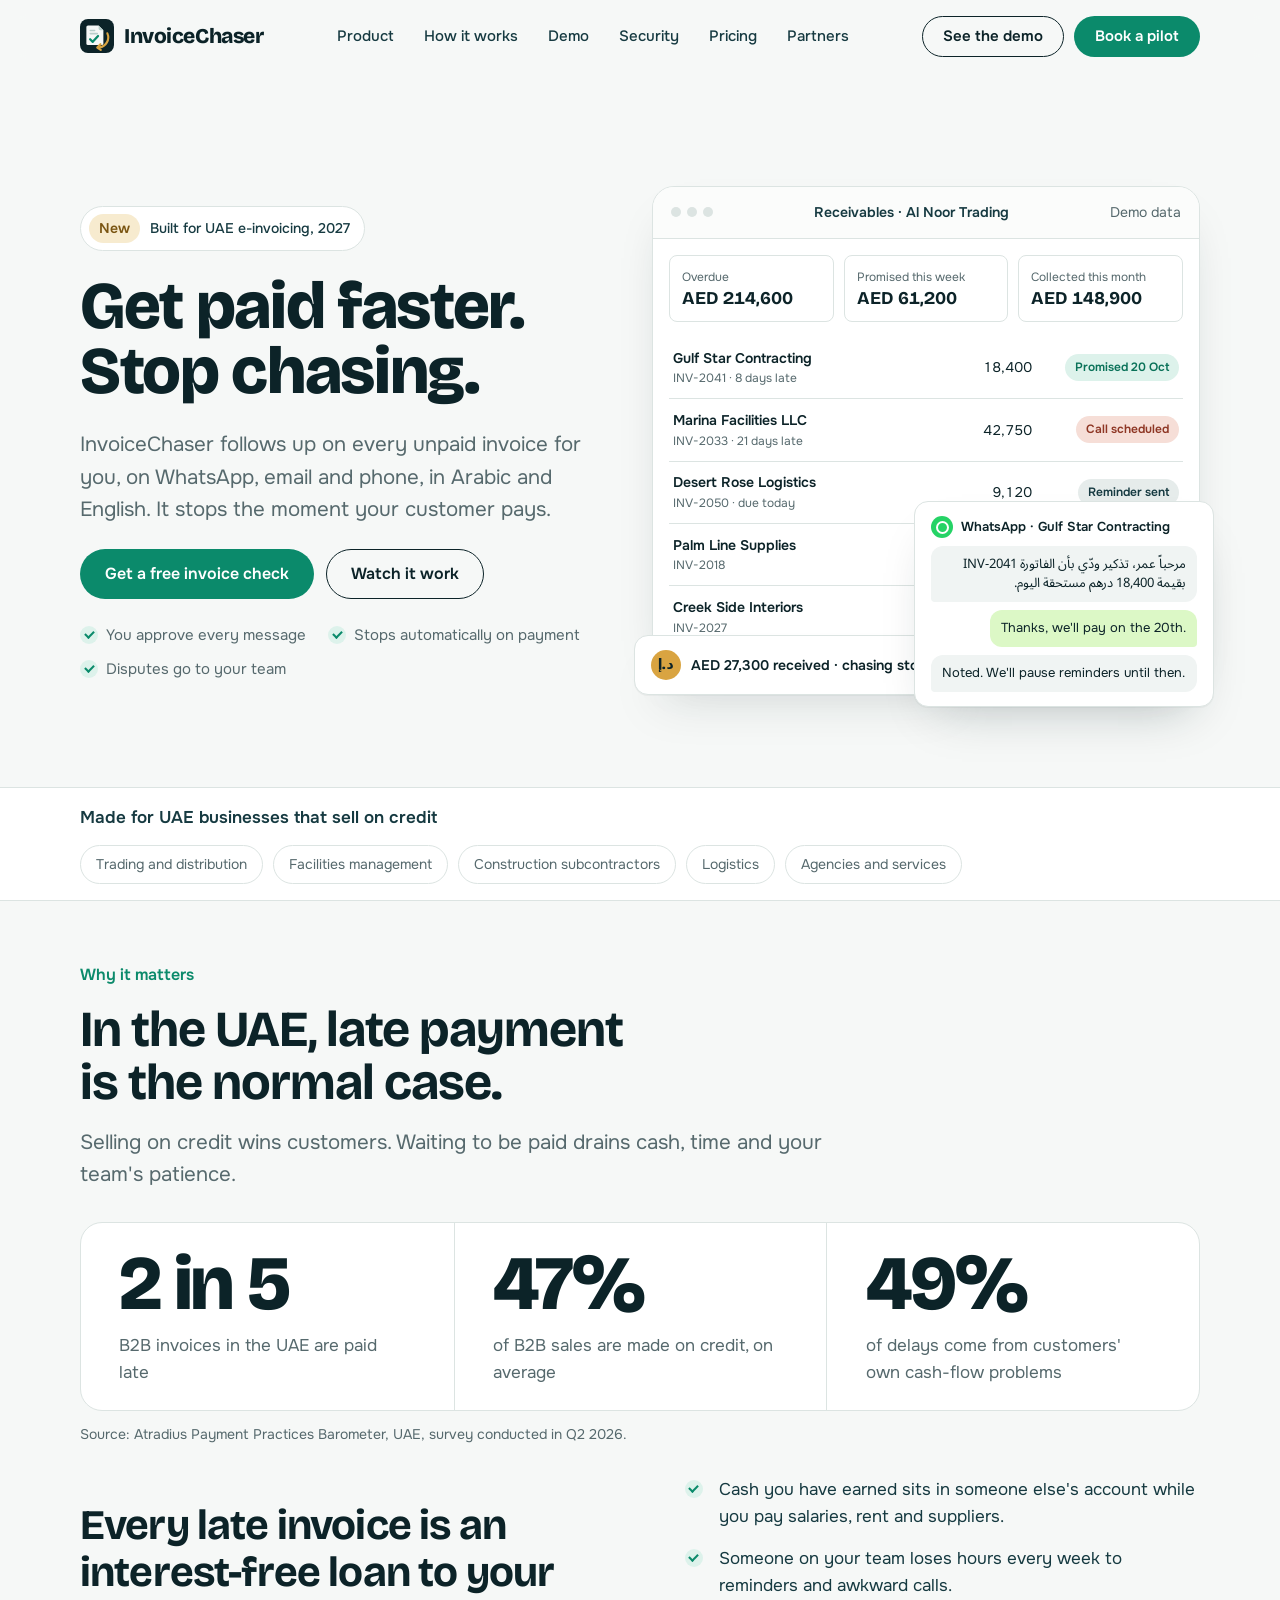
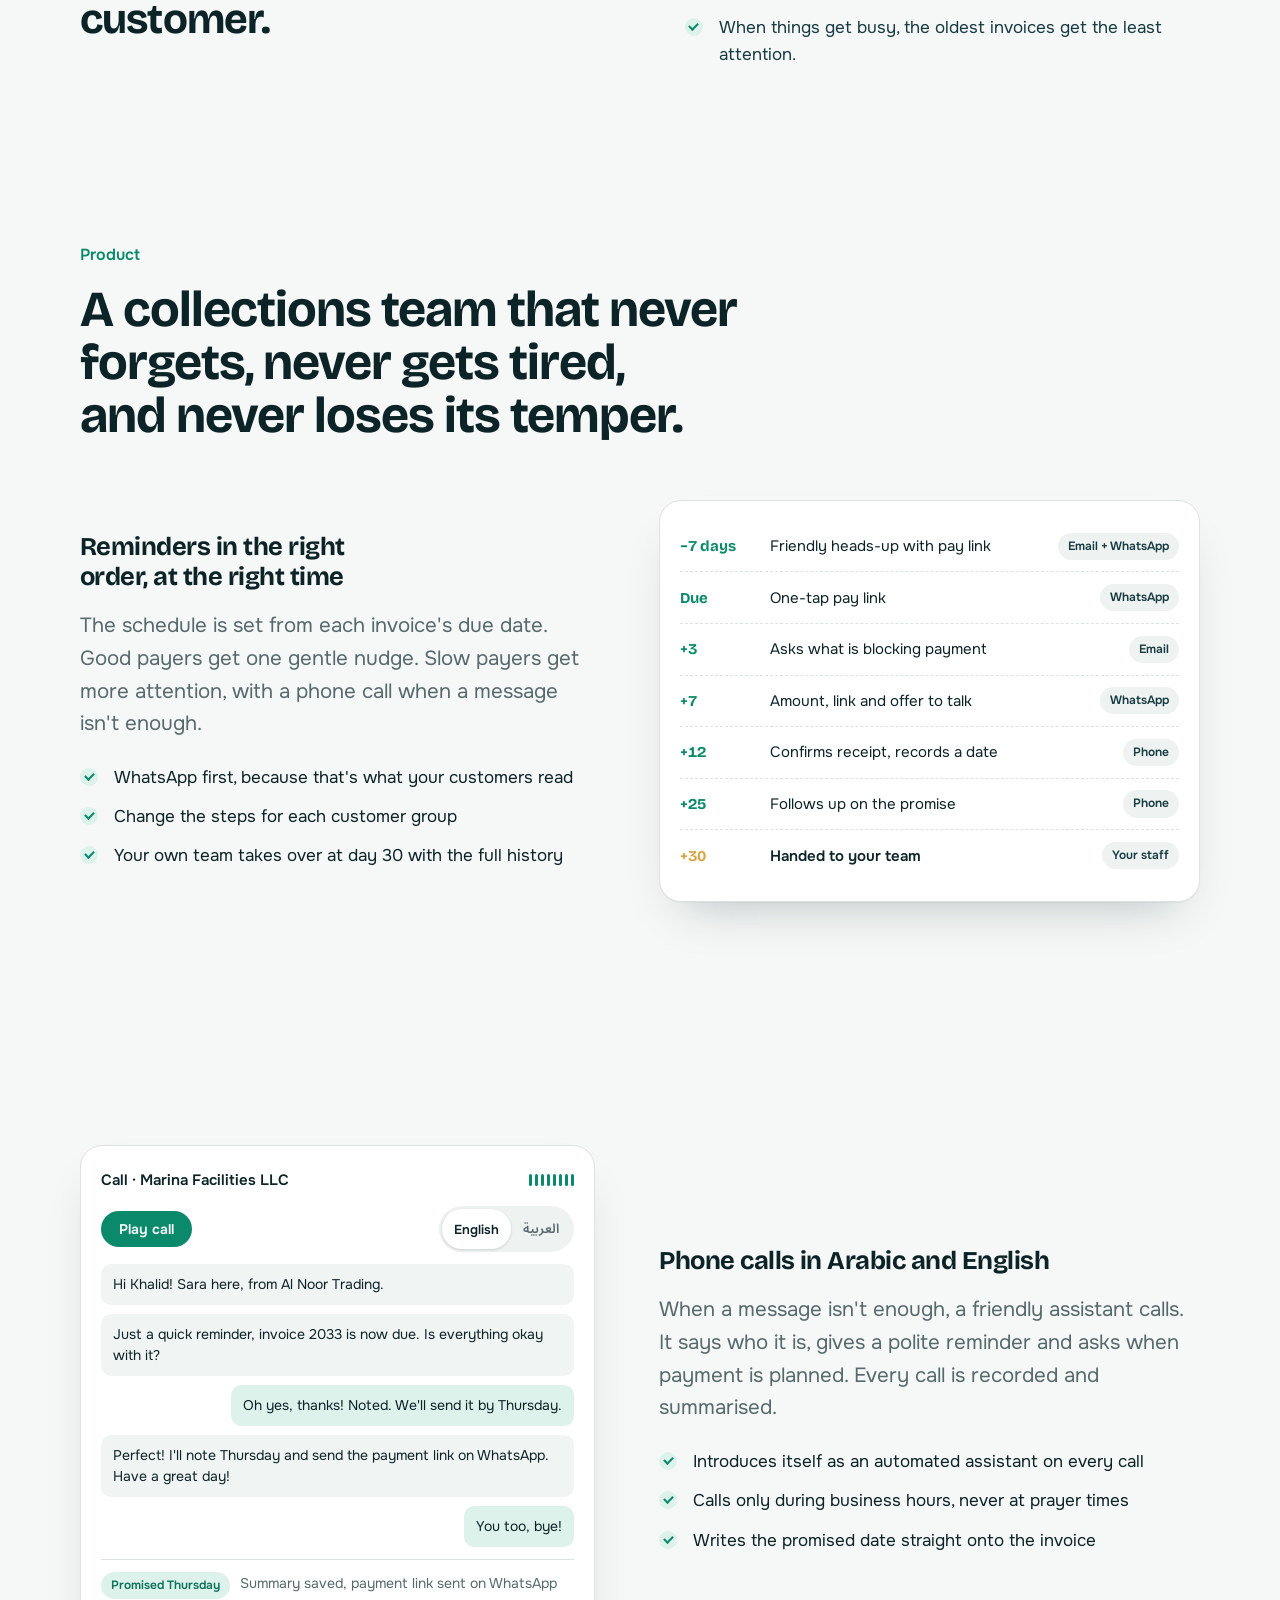
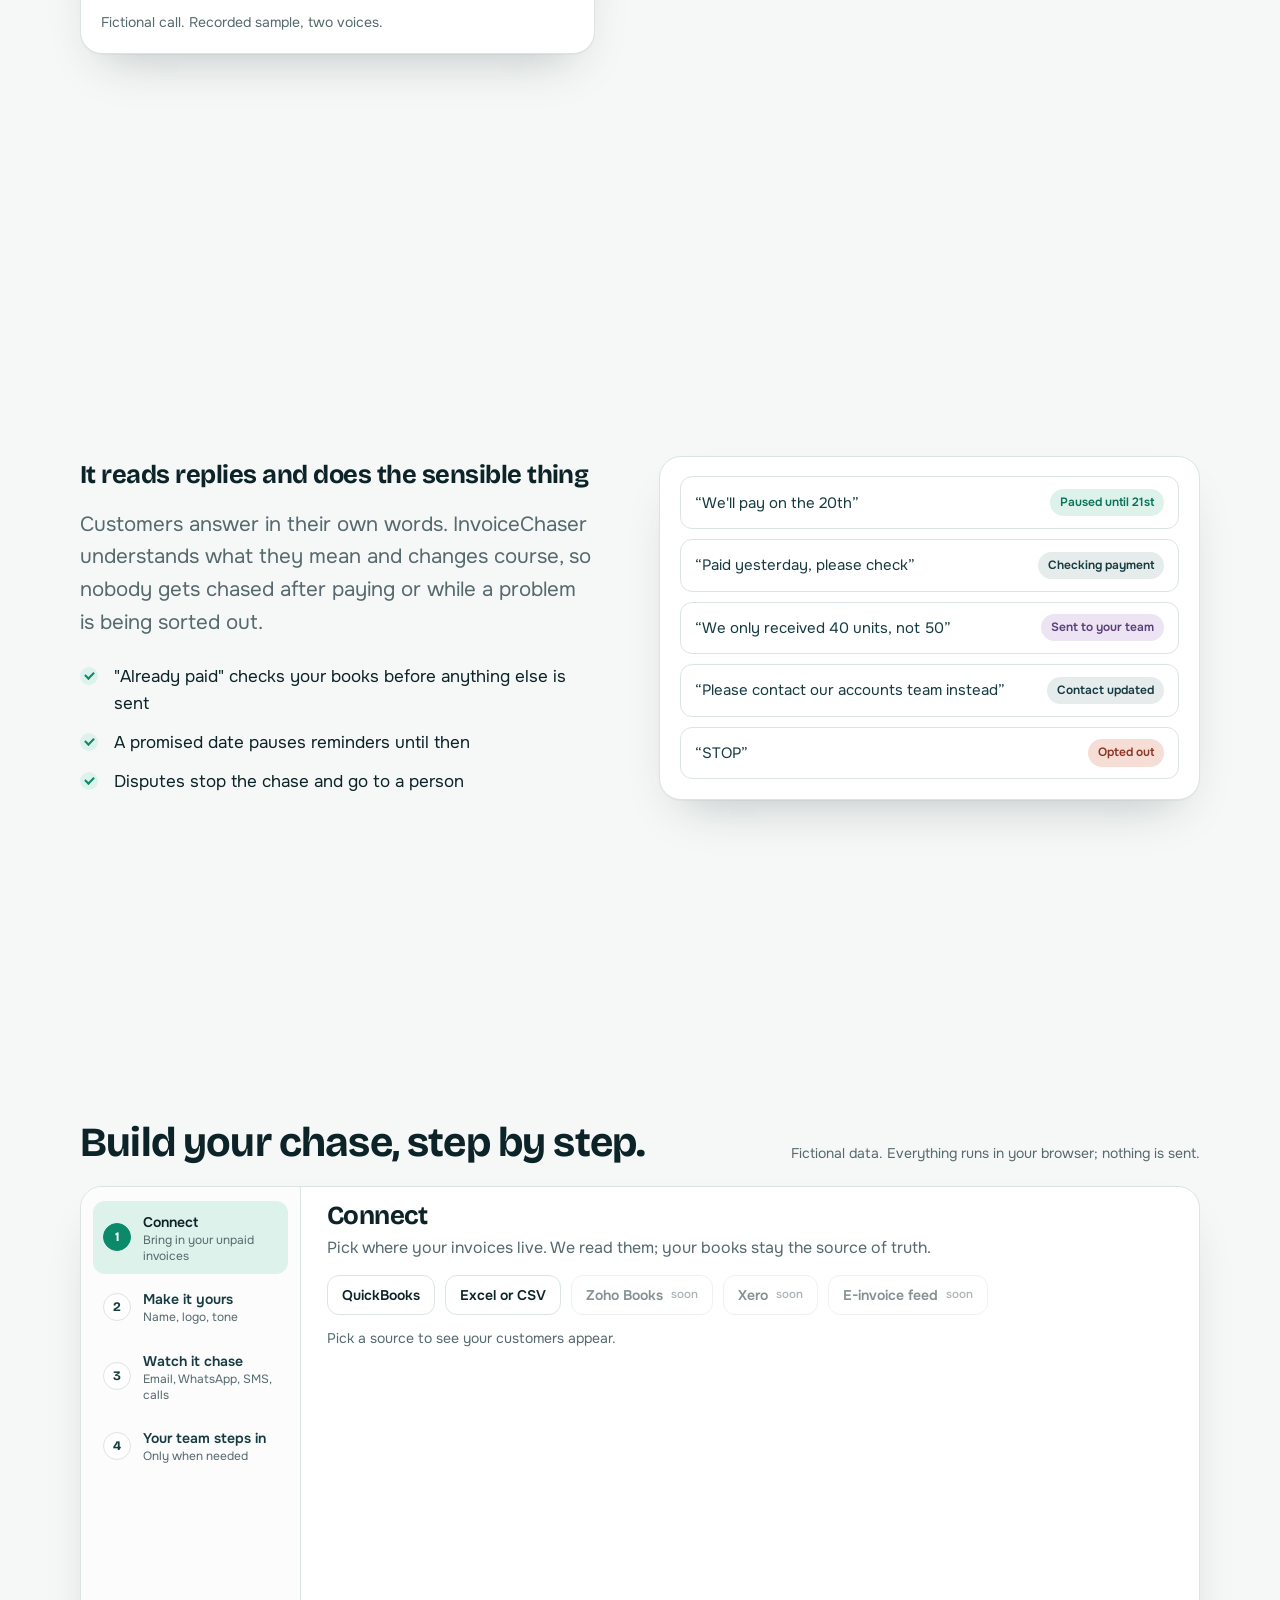
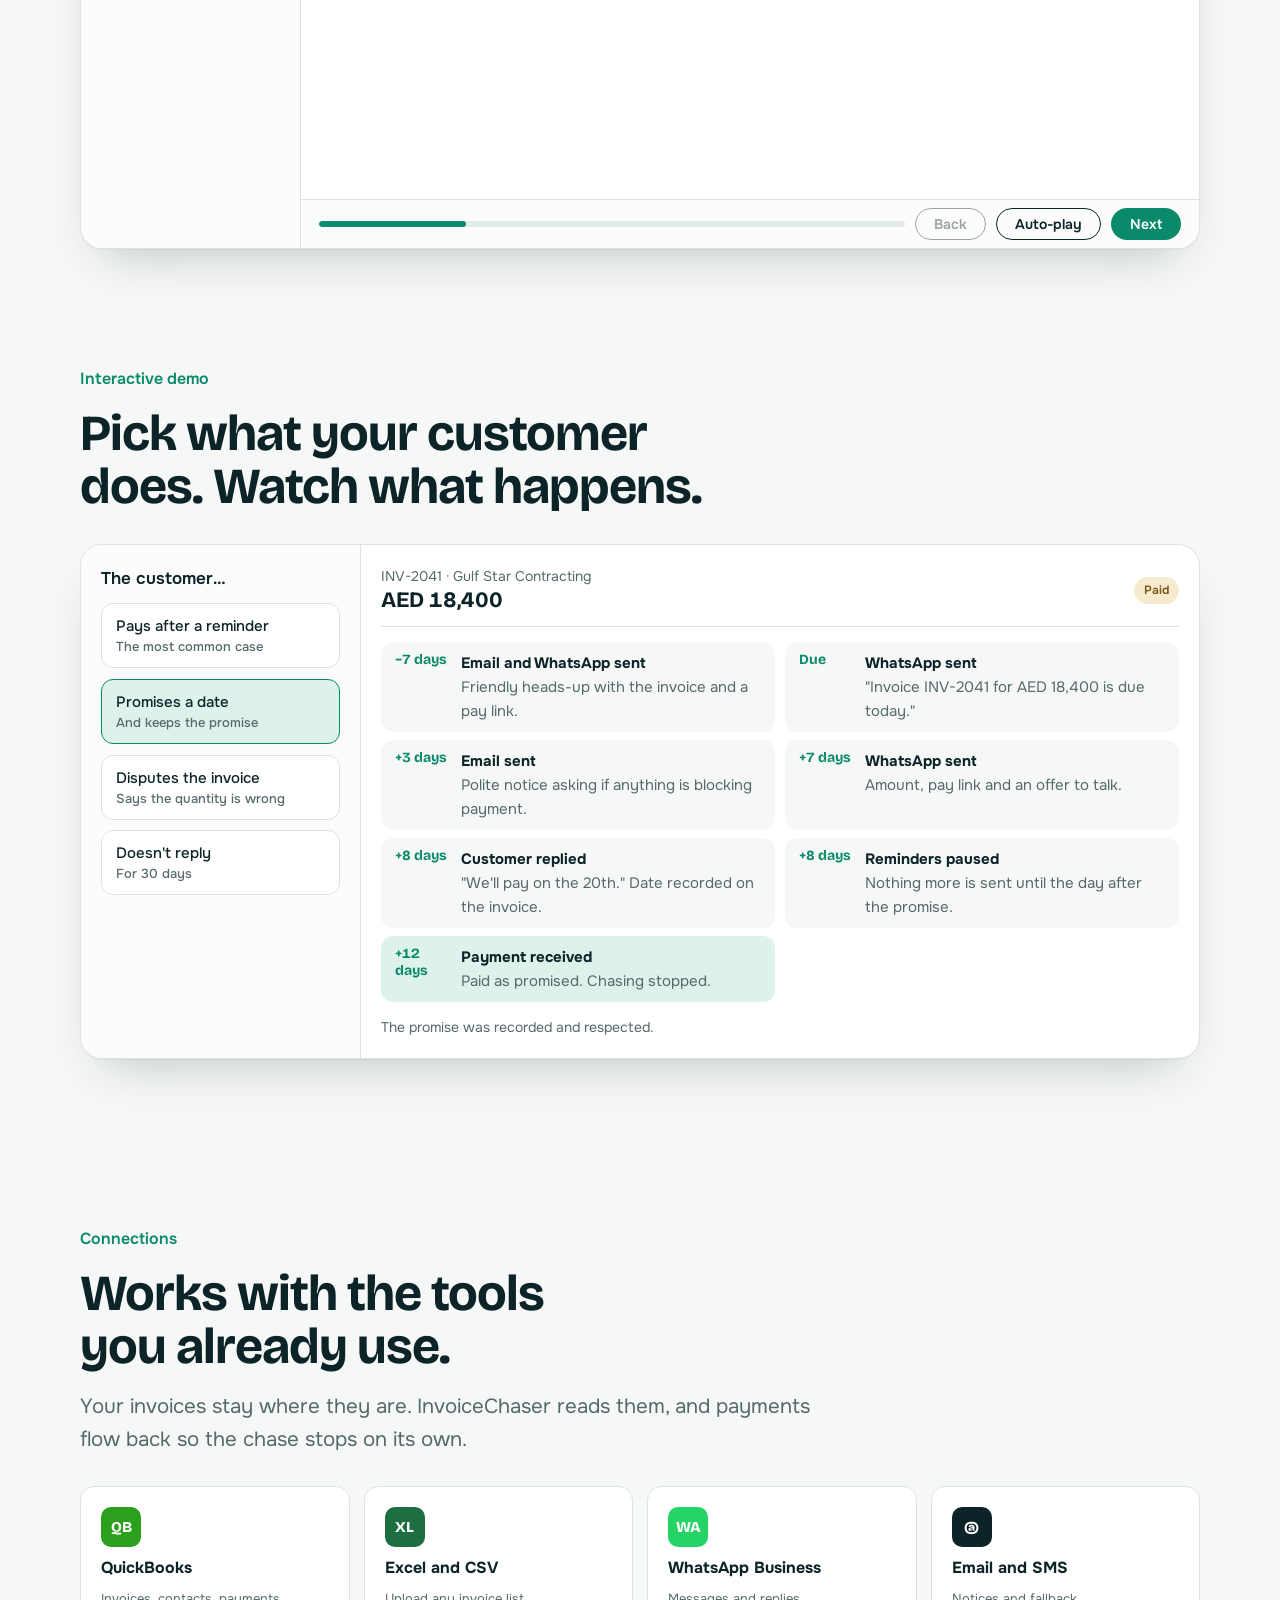
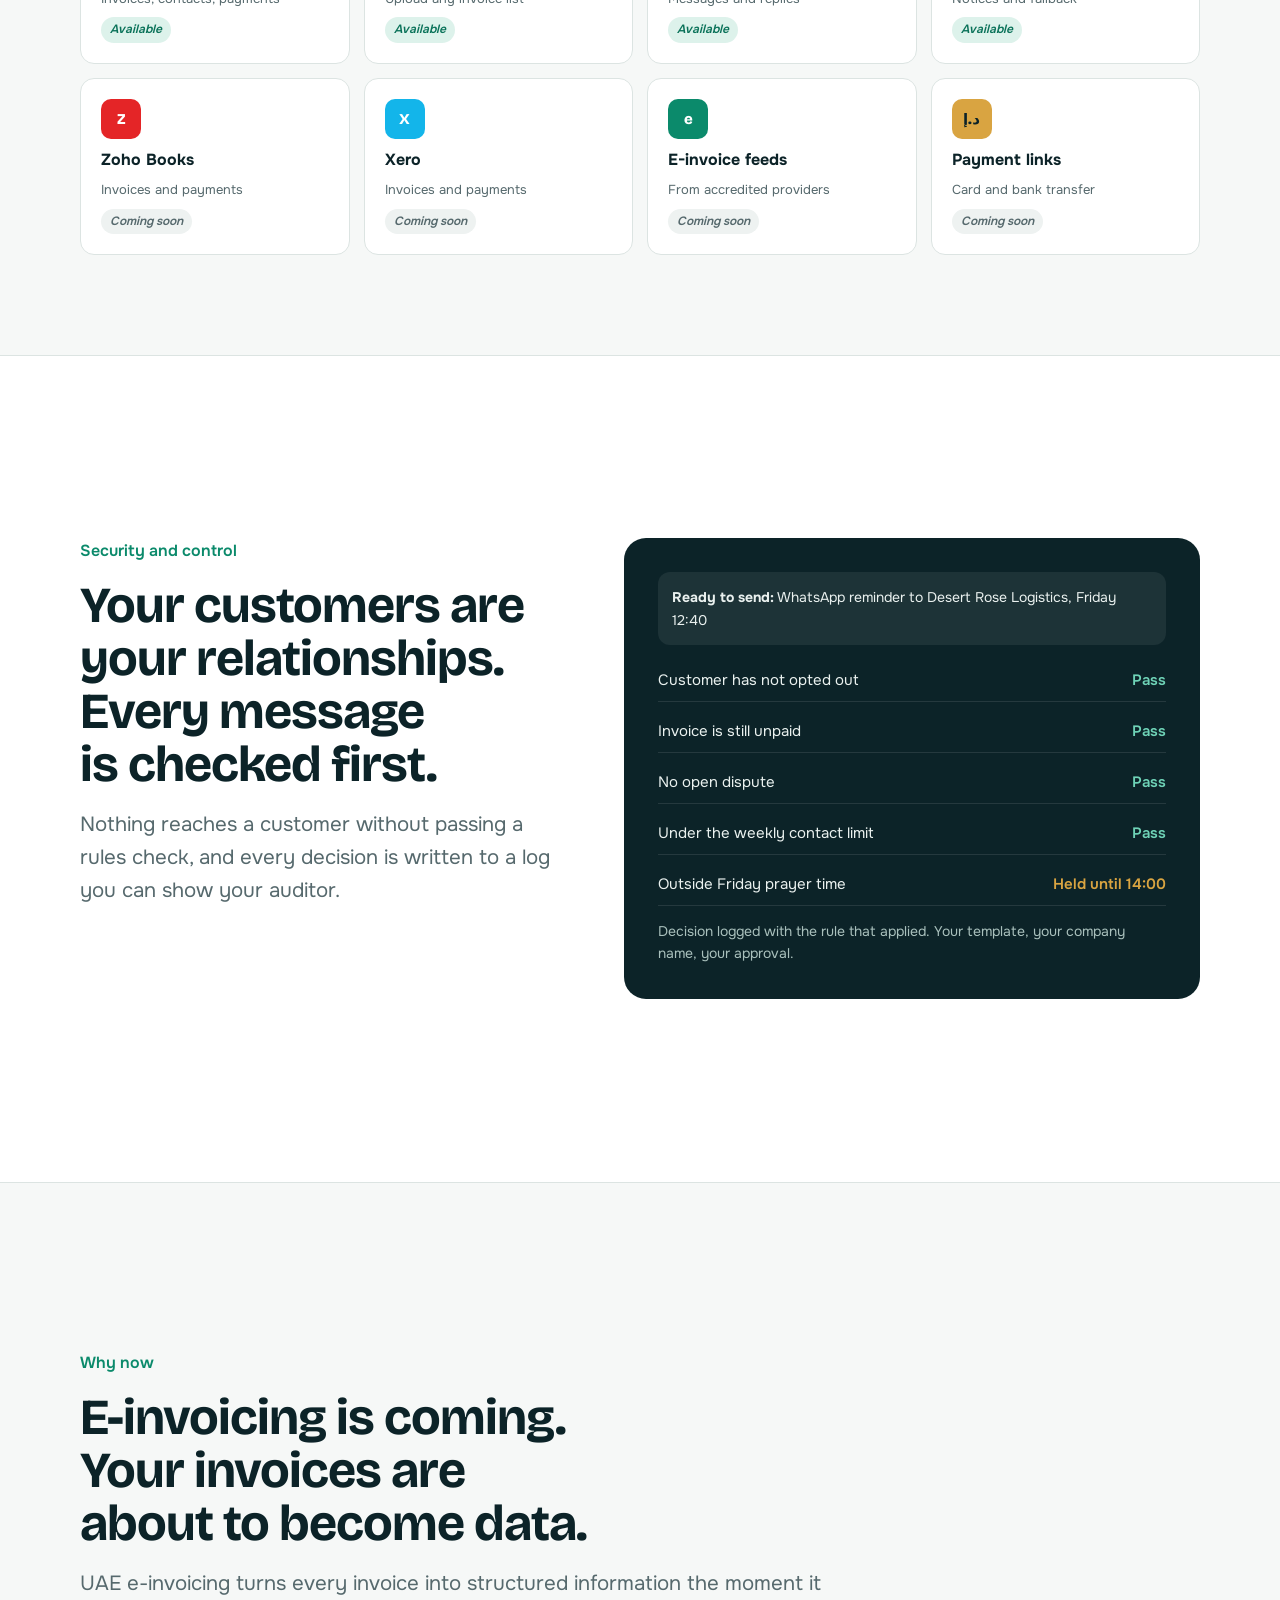
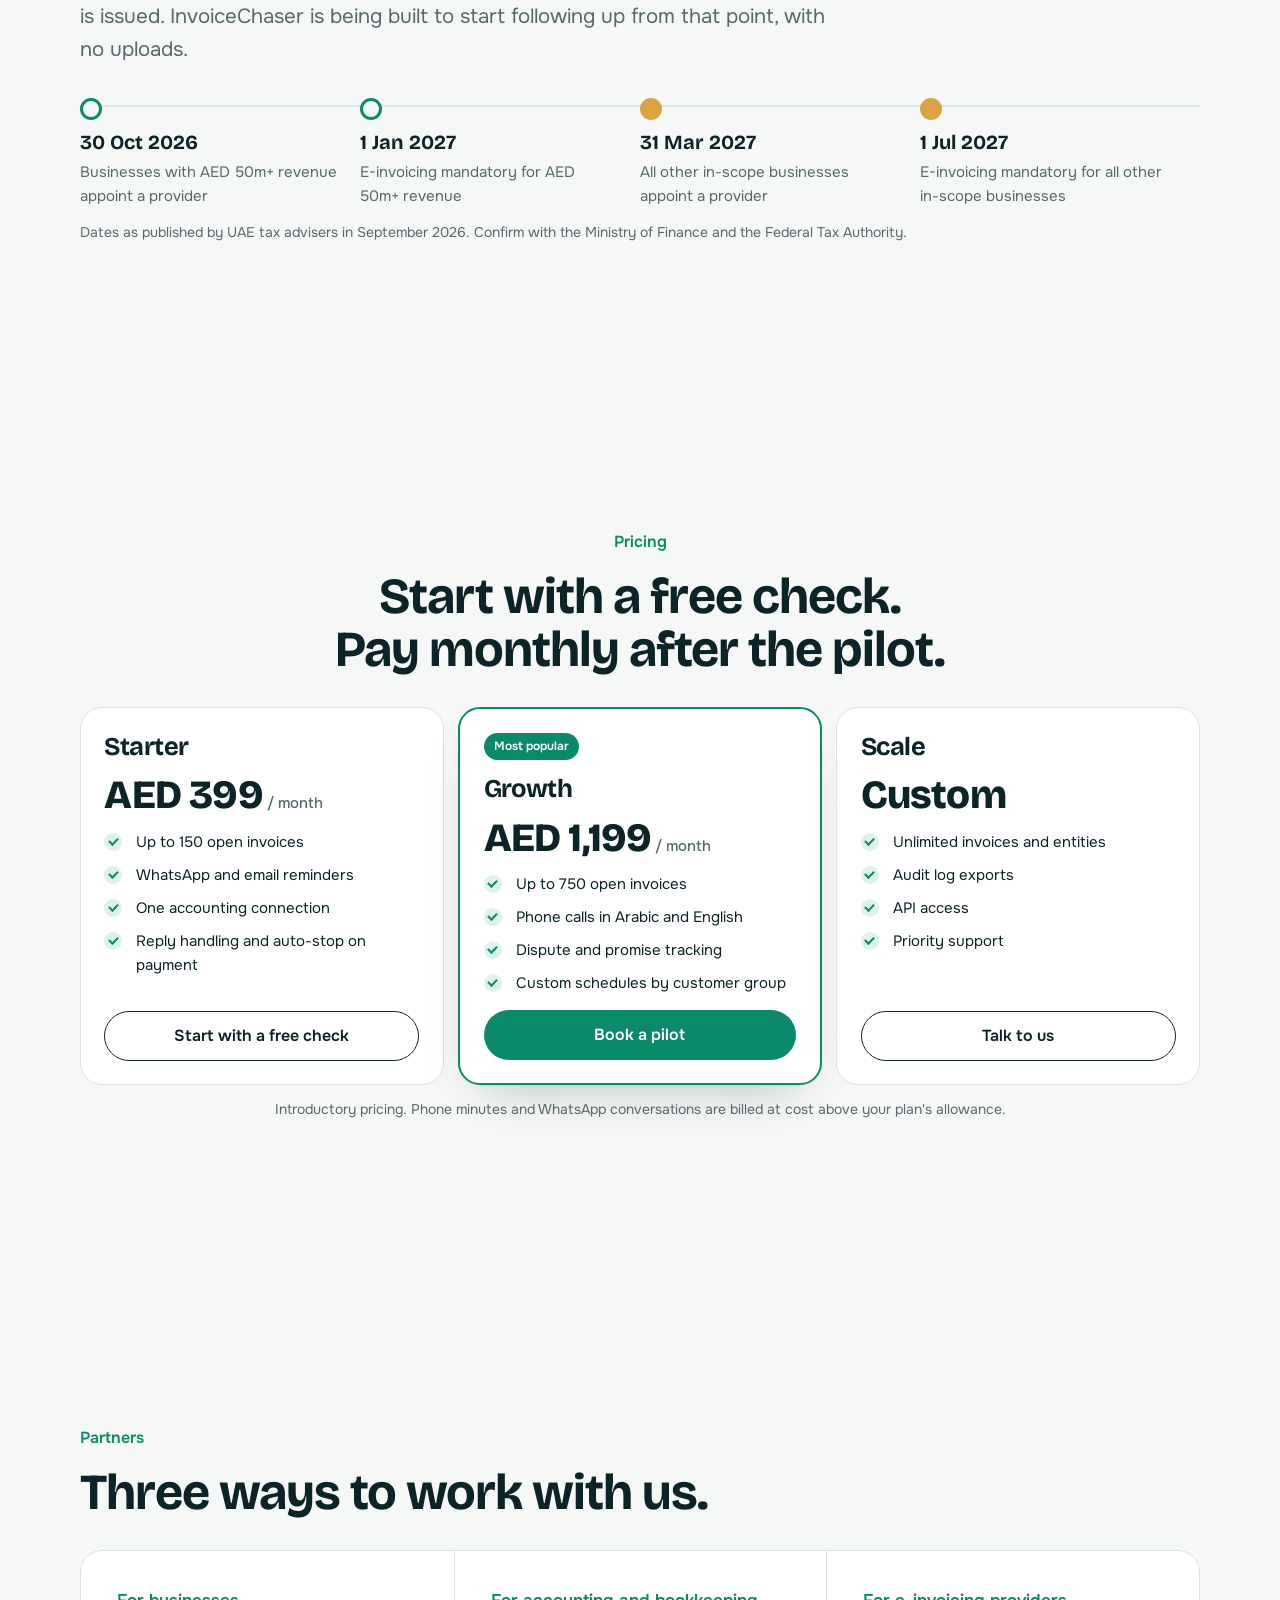
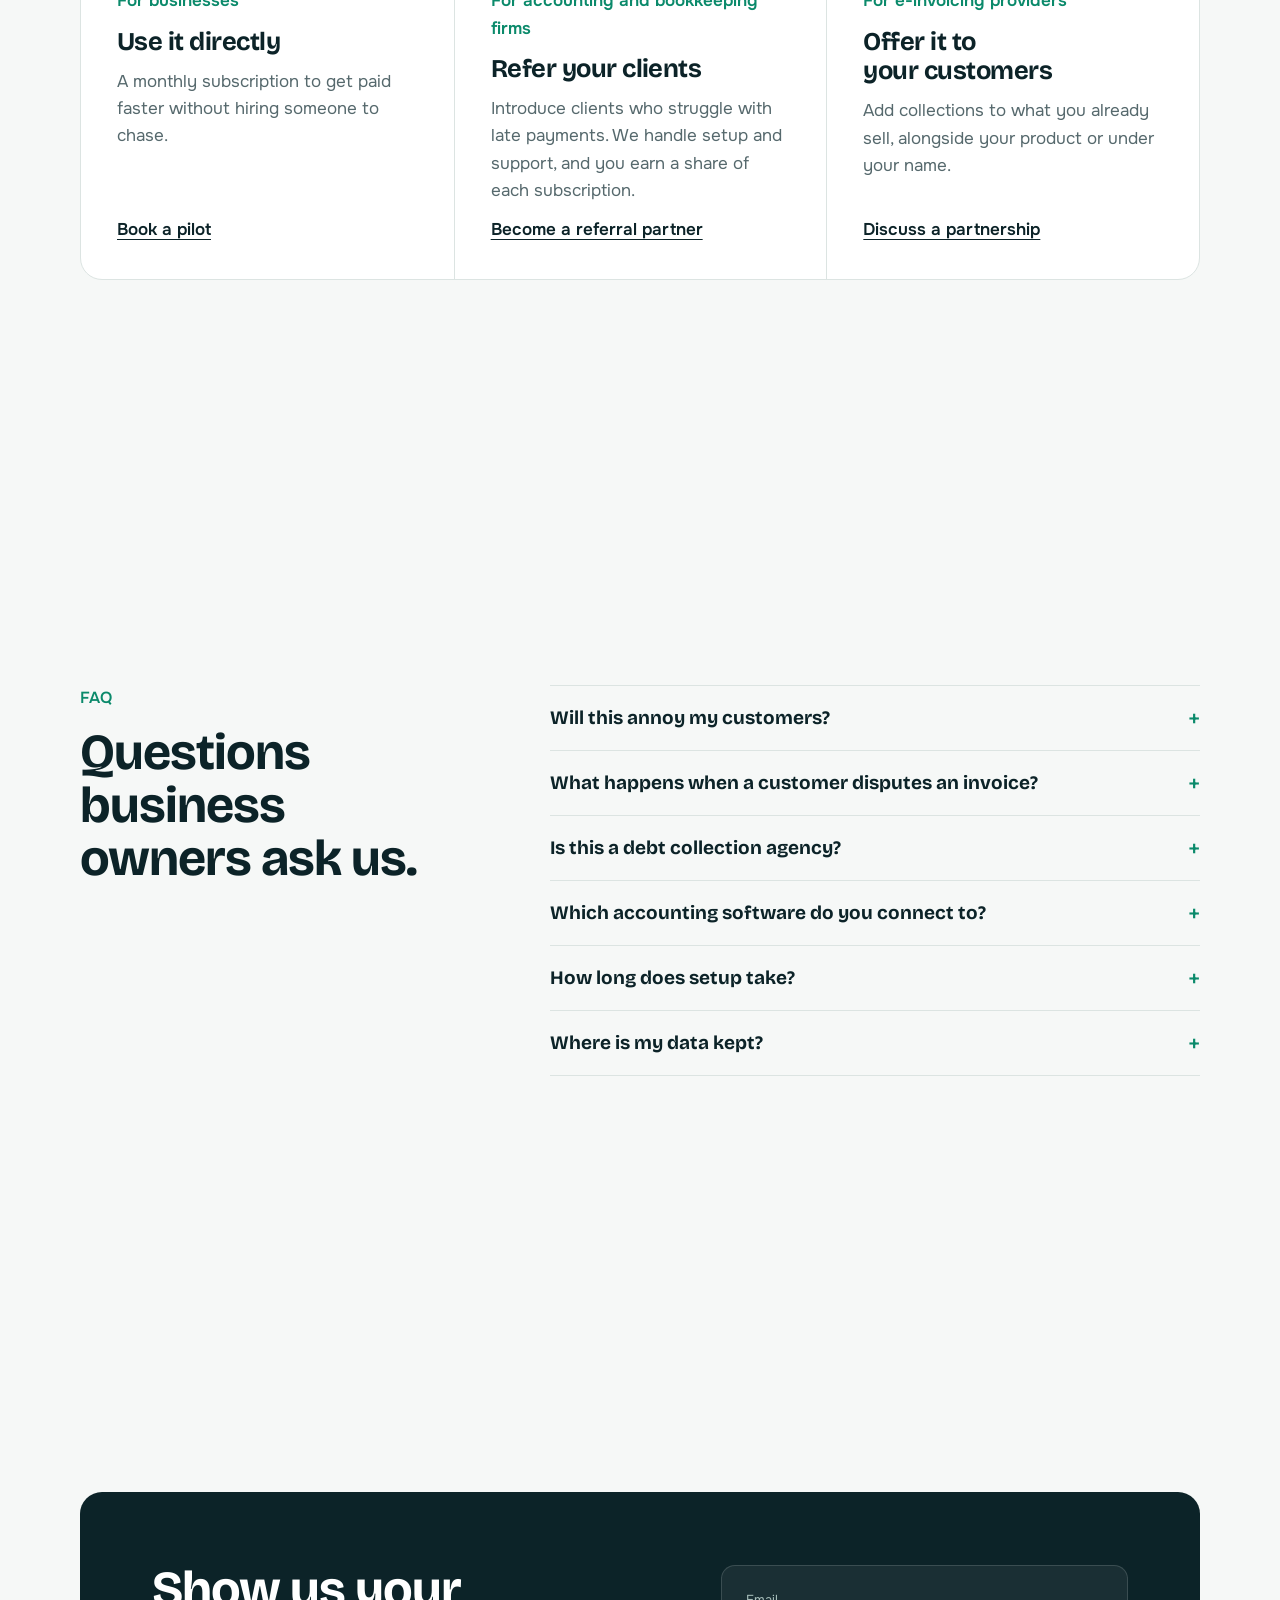
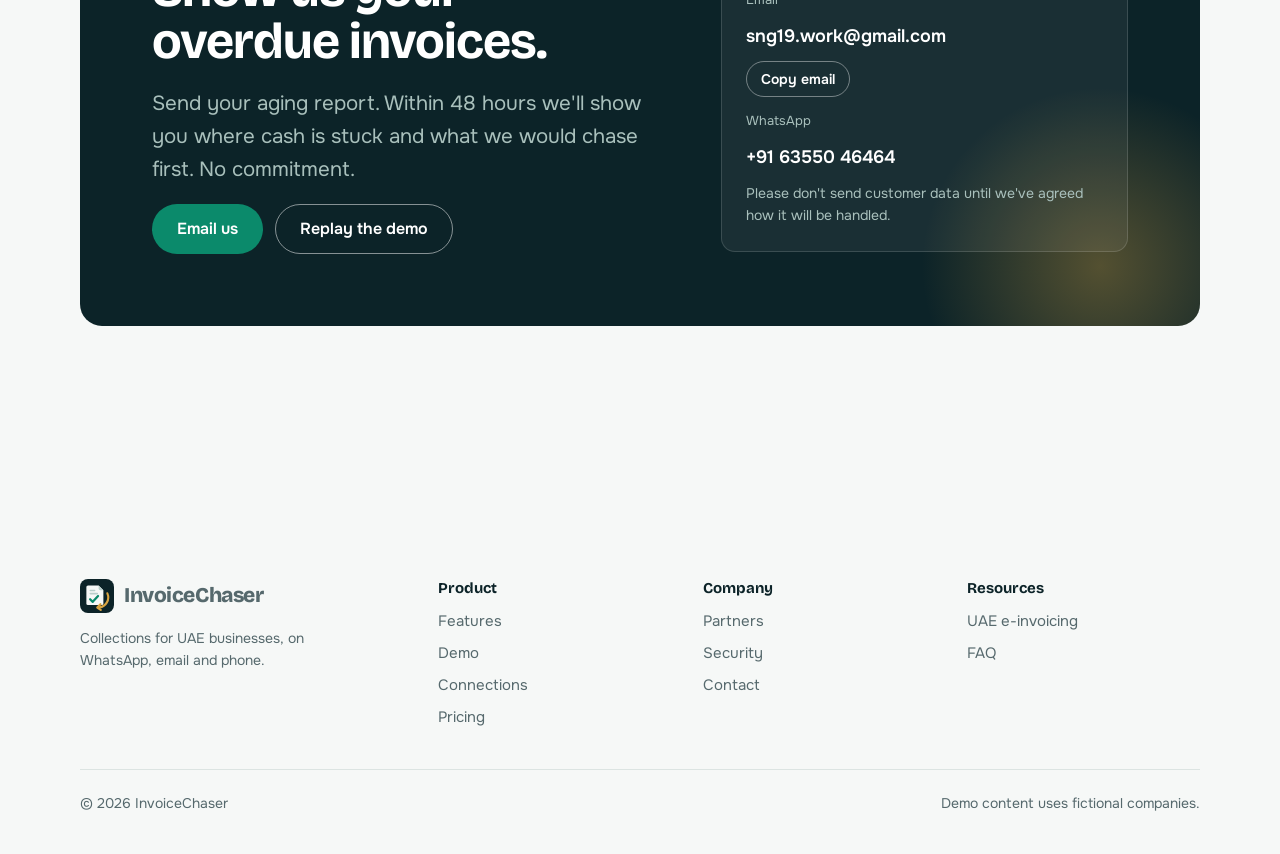
==== commit 34b013ca: "Simplify walkthrough to four steps with options folded away Co-Authored-By: Claude Sonnet 5.5 <norep" ====
--- a/index.html
+++ b/index.html
@@ -429,7 +429,7 @@
 .wiz-head{display:flex;justify-content:space-between;align-items:flex-end;gap:20px;margin-bottom:clamp(12px,2.4vh,28px);flex-wrap:wrap}
 .wiz-head h2{max-width:720px;font-size:clamp(26px,min(3.4vw,4.6vh),42px)}
 .wiz-head .kicker{margin-bottom:2px}
-.wiz{--wh:clamp(430px,calc(100svh - 72px - 165px),700px);display:grid;grid-template-columns:250px 1fr;background:var(--white);border:1px solid var(--line);border-radius:var(--r-lg);box-shadow:var(--shadow);overflow:hidden;height:var(--wh)}
+.wiz{--wh:clamp(430px,calc(100svh - 72px - 165px),700px);display:grid;grid-template-columns:220px 1fr;background:var(--white);border:1px solid var(--line);border-radius:var(--r-lg);box-shadow:var(--shadow);overflow:hidden;height:var(--wh)}
 .wiz-rail{background:#FBFCFB;border-right:1px solid var(--line);padding:14px 12px;display:flex;flex-direction:column;gap:4px;overflow:auto}
 .wiz-rail button{all:unset;box-sizing:border-box;width:100%;display:grid;grid-template-columns:30px 1fr;gap:10px;align-items:center;padding:clamp(6px,1.1vh,10px) 10px;border-radius:12px;cursor:pointer;font-size:14px;font-weight:600;color:var(--ink-2)}
 .wiz-rail button small{display:block;font-weight:400;color:var(--muted);font-size:12px;line-height:1.3}
@@ -523,6 +523,9 @@
   .imp .r{grid-template-columns:24px 1fr auto}.imp .r span:nth-child(4){display:none}
 }
 @media (min-width:981px) and (max-height:760px){.wiz-head .small{display:none}.wiz-head h2{font-size:clamp(24px,4.4vh,34px)}}
+details.more{border:1px solid var(--line);border-radius:12px;padding:10px 14px;background:#FBFCFB}
+details.more summary{cursor:pointer;font-weight:600;font-size:14px;color:var(--emerald-2)}
+.wiz-rail{width:auto}
 </style>
 </head>
 <body>
@@ -1106,13 +1109,10 @@
 const count=()=>S.chosen.reduce((a,b)=>a+b,0);
 
 const STEPS=[
- {t:'Connect your invoices',s:'Import from your accounting software or a spreadsheet',sub:'Choose where your unpaid invoices live. We read them; your books stay the source of truth.',r:rConnect},
- {t:'Brand and sender',s:'Name, logo, colour, your email domain',sub:'Messages go out under your company name. Add your own domain so emails come from accounts@yourcompany.',r:rBrand},
- {t:'Message templates',s:'Email, SMS, WhatsApp, tone, Arabic',sub:'Start from our tested wording, then edit it. The legally required parts stay locked.',r:rTpl},
- {t:'Schedule and channels',s:'Who is contacted, when and how',sub:'Turn channels on or off. The schedule adapts, and your team takes over on the day you choose.',r:rSched},
- {t:'Safety rules',s:'Checked before every message',sub:'Every message passes these checks. If one fails, it is held and logged.',r:rRules},
- {t:'Watch it chase',s:'A customer pays, or goes quiet',sub:'Choose what the customer does and watch the days pass.',r:rSim},
- {t:'When a person steps in',s:'Handover with the full history',sub:'Disputes and stubborn cases go to your team, never to a robot.',r:rHand}];
+ {t:'Connect',s:'Bring in your unpaid invoices',sub:'Pick where your invoices live. We read them; your books stay the source of truth.',r:rConnect},
+ {t:'Make it yours',s:'Name, logo, tone',sub:'Messages go out under your company name. Start from our defaults and change only what you want.',r:rYours},
+ {t:'Watch it chase',s:'Email, WhatsApp, SMS, calls',sub:'Choose what the customer does and watch the days pass. Every message is checked first.',r:rSim},
+ {t:'Your team steps in',s:'Only when needed',sub:'Disputes and stubborn cases go to your team, never to a robot.',r:rHand}];
 
 const rail=$('#wizRail');
 STEPS.forEach((st,i)=>{const li=document.createElement('li');li.innerHTML=`<button type="button"><span class="n">${i+1}</span><span>${st.t}<small>${st.s}</small></span></button>`;li.firstChild.onclick=()=>go(i);rail.appendChild(li)});
@@ -1126,7 +1126,7 @@
  body.className='wiz-body';body.innerHTML=`<h3>${st.t}</h3><p class="sub">${st.sub}</p><div id="wizMain"></div>`;
  void body.offsetWidth;body.classList.add('go');body.scrollTop=0;
  st.r($('#wizMain'));
- if(S.auto)later(()=>{if(S.step<STEPS.length-1)go(S.step+1);else setAuto(false)},S.step===5?15000:S.step===0?6500:6000);
+ if(S.auto)later(()=>{if(S.step<STEPS.length-1)go(S.step+1);else setAuto(false)},S.step===2?15000:S.step===0?6000:7000);
 }
 function setAuto(v){S.auto=v;$('#wizAuto').textContent=v?'Pause':'Auto-play';if(v&&S.step===STEPS.length-1){go(0)}else if(v){go(S.step)}else clearAutoOnly()}
 function clearAutoOnly(){/* timers also drive the sim; just let current sim finish */}
@@ -1151,76 +1151,46 @@
   const sum=()=>$('#sum').innerHTML=`<span>${count()} customers selected</span><span>AED ${money(total())} to collect</span>`;sum();
   $$('input[data-i]',box).forEach(c=>c.onchange=()=>{S.chosen[+c.dataset.i]=c.checked?1:0;sum()});}
 }
-/* 1 brand */
-function rBrand(m){
+/* 1 make it yours (simple first, options folded away) */
+function rYours(m){
+ const rtl=S.lang==='ar';
  m.innerHTML=`<div class="two"><div class="stack">
   <label class="fl">Company name<input id="bn" value="${esc(S.name)}" maxlength="40"></label>
   <div class="two" style="gap:12px"><label class="fl">Brand colour<input id="bc" type="color" value="${S.color}"></label>
   <label class="fl file">Logo<input id="bl" type="file" accept="image/png,image/jpeg,image/svg+xml,image/webp"><span id="bln">${esc(S.logoName||'Upload PNG, JPG or SVG')}</span></label></div>
-  <label class="fl">Send emails from your own domain<input id="bd" placeholder="alnoortrading.ae" value="${esc(S.domain)}"></label>
-  <button class="btn btn-line wbtn" id="bv" style="align-self:flex-start">Check domain records</button></div>
-  <div class="stack"><div class="brand-prev" id="bp"><div class="pv"><div class="pv-top"><span class="pv-logo" id="pl"></span><b id="pn"></b></div>
-  <div class="pv-sub"><small>From</small><b id="pf"></b></div><div class="pv-body" style="white-space:normal">Hi Khalid, a quick reminder about invoice INV-2033…</div><span class="pv-btn" style="background:var(--bc)">View and pay invoice</span></div></div>
-  <div class="dns" id="dns"></div></div></div>`;
- const prev=()=>{const bp=$('#bp');bp.style.setProperty('--bc',S.color);$('#pn').textContent=S.name.trim()||'Your company';
-  const pl=$('#pl');pl.textContent='';if(S.logo){const i=new Image();i.src=S.logo;i.alt='';pl.appendChild(i)}else pl.textContent=(S.name.trim()||'Y').charAt(0).toUpperCase();
-  $('#pf').textContent=S.dnsOk&&S.domain?'Accounts <accounts@'+S.domain.trim()+'>':'Accounts via InvoiceChaser mail'};
- const dns=()=>{const rows=['SPF','DKIM','DMARC'];$('#dns').innerHTML=S.domain.trim()?rows.map(r=>`<div><span>${r} record</span><span class="${S.dnsOk?'ok':''}">${S.dnsOk?'Verified':'Not checked'}</span></div>`).join(''):'<div><span class="small">Add your domain to send as accounts@yourcompany. Without one, emails go out via InvoiceChaser mail.</span></div>'};
- prev();dns();
- $('#bn').oninput=e=>{S.name=e.target.value;prev()};$('#bc').oninput=e=>{S.color=e.target.value;prev()};
- $('#bd').oninput=e=>{S.domain=e.target.value.replace(/\s/g,'');S.dnsOk=false;prev();dns()};
- $('#bl').onchange=e=>{const f=e.target.files[0];if(!f)return;if(f.size>2e6){$('#bln').textContent='Choose a file under 2 MB';return}const r=new FileReader();r.onload=()=>{S.logo=r.result;S.logoName=f.name;$('#bln').textContent=f.name;prev()};r.readAsDataURL(f)};
- $('#bv').onclick=()=>{if(!S.domain.trim()){$('#bd').focus();return}S.dnsOk=false;prev();
-  const rows=['SPF','DKIM','DMARC'];$('#dns').innerHTML=rows.map(r=>`<div><span>${r} record</span><span id="d_${r}"><span class="spin"></span>Checking</span></div>`).join('');
-  rows.forEach((r,i)=>later(()=>{const e=$('#d_'+r);if(e){e.className='ok';e.textContent='Verified'}if(i===2){S.dnsOk=true;prev()}},700*(i+1)))};
-}
-/* 2 templates */
-function rTpl(m){
- const rtl=S.lang==='ar';
- m.innerHTML=`<div class="two"><div class="stack">
-  <div style="display:flex;gap:8px;flex-wrap:wrap"><div class="seg" role="tablist" aria-label="Channel">${[['email','Email'],['sms','SMS'],['wa','WhatsApp']].map(([k,l])=>`<button data-ch="${k}" aria-selected="${S.ch===k}">${l}</button>`).join('')}</div>
-  <div class="seg" aria-label="Language">${[['en','English'],['ar','العربية']].map(([k,l])=>`<button data-wl="${k}" aria-pressed="${S.lang===k}">${l}</button>`).join('')}</div></div>
-  <div class="seg" aria-label="Tone">${[['friendly','Friendly'],['professional','Professional'],['firm','Firm']].map(([k,l])=>`<button data-tone="${k}" aria-pressed="${S.tone===k}">${l}</button>`).join('')}</div>
-  <label class="fl">Message template <textarea id="tt" rows="4" spellcheck="false" ${rtl?'dir="rtl"':''}></textarea></label>
-  <div class="lockrow" id="locks"></div>
-  <p class="small">Filled in automatically: <code>{customer}</code> <code>{invoice}</code> <code>{amount}</code> <code>{due}</code> <code>{company}</code> <code>{link}</code> <button type="button" class="link" id="tr" style="background:none;border:0;color:var(--emerald);font-weight:600;cursor:pointer;text-decoration:underline">Reset</button></p></div>
-  <div class="brand-prev" id="bp"></div></div>`;
+  <div class="fl">Tone of voice<div class="seg">${[['friendly','Friendly'],['professional','Professional'],['firm','Firm']].map(([k,l])=>`<button data-tone="${k}" aria-pressed="${S.tone===k}">${l}</button>`).join('')}</div></div>
+  <details class="more" ${S.more?'open':''}><summary>More options</summary><div class="stack" style="margin-top:10px">
+   <div style="display:flex;gap:8px;flex-wrap:wrap"><div class="seg">${[['email','Email'],['sms','SMS'],['wa','WhatsApp']].map(([k,l])=>`<button data-ch="${k}" aria-selected="${S.ch===k}">${l}</button>`).join('')}</div>
+   <div class="seg">${[['en','English'],['ar','العربية']].map(([k,l])=>`<button data-wl="${k}" aria-pressed="${S.lang===k}">${l}</button>`).join('')}</div></div>
+   <label class="fl">Edit the wording <textarea id="tt" rows="4" spellcheck="false" ${rtl?'dir="rtl"':''}></textarea></label>
+   <div class="lockrow" id="locks"></div>
+   <label class="fl">Send from your own email domain<input id="bd" placeholder="alnoortrading.ae" value="${esc(S.domain)}"></label>
+   <div style="display:flex;gap:10px;align-items:center"><button class="btn btn-line wbtn" id="bv">Check domain records</button><span class="small" id="dst"></span></div>
+  </div></details></div>
+  <div class="stack"><div class="brand-prev" id="bp"></div><p class="small">Preview with sample data. Start with our defaults and change only what you want.</p></div></div>`;
  $('#tt').value=tpl();
- const L={email:['Unsubscribe link and your company details are added to every email'],sms:['“Reply STOP to opt out” is added to every SMS'],wa:['WhatsApp wording is submitted to Meta for approval before it is used']};
- $('#locks').innerHTML=L[S.ch].map(x=>`<span class="lockchip">${x}</span>`).join('');
+ const L={email:'Unsubscribe link and your company details are added to every email',sms:'“Reply STOP to opt out” is added to every SMS',wa:'WhatsApp wording is submitted to Meta for approval before it is used'};
+ $('#locks').innerHTML=`<span class="lockchip">${L[S.ch]}</span>`;
+ const dst=()=>{$('#dst').textContent=S.domain.trim()?(S.dnsOk?'SPF, DKIM, DMARC verified':''):''};
  const draw=()=>{const t=fill($('#tt').value),bp=$('#bp');bp.style.setProperty('--bc',S.color);const co=dat().company;
-  const lg=S.logo?`<img src="${S.logo}" alt="">`:esc(co.charAt(0).toUpperCase());
-  const dir=rtl?' dir="rtl"':'';
-  if(S.ch==='email')bp.innerHTML=`<div class="pv"${dir}><div class="pv-top"><span class="pv-logo">${lg}</span><b>${esc(co)}</b></div><div class="pv-sub"><small>${rtl?'الموضوع':'Subject'}</small><b>${esc(fill(T.email[S.lang][S.tone].s))}</b></div><div class="pv-body"></div><span class="pv-btn">${rtl?'عرض الفاتورة والدفع':'View and pay invoice'}</span><div class="pv-sub" style="border:0;border-top:1px solid var(--line);font-size:12px;color:var(--muted)">${rtl?'إلغاء الاشتراك · '+esc(co)+'، الإمارات':'Unsubscribe · '+esc(co)+', UAE'}</div></div>`,$('.pv-body',bp).textContent=t;
-  else if(S.ch==='sms'){const full=t+(rtl?' للإلغاء أرسل STOP.':' Reply STOP to opt out.');bp.innerHTML=`<div class="pv pv-sms"${dir}><div class="bubble"></div><p class="small">${full.length} characters · ${Math.ceil(full.length/(rtl?70:160))} SMS part${full.length>(rtl?70:160)?'s':''}</p></div>`;$('.bubble',bp).textContent=full}
+  const lg=S.logo?`<img src="${S.logo}" alt="">`:esc(co.charAt(0).toUpperCase());const dir=rtl?' dir="rtl"':'';
+  const from=S.dnsOk&&S.domain?'accounts@'+esc(S.domain):'via InvoiceChaser mail';
+  if(S.ch==='email')bp.innerHTML=`<div class="pv"${dir}><div class="pv-top"><span class="pv-logo">${lg}</span><b>${esc(co)}</b></div><div class="pv-sub"><small>${rtl?'من':'From'}</small><b>${from}</b></div><div class="pv-sub"><small>${rtl?'الموضوع':'Subject'}</small><b>${esc(fill(T.email[S.lang][S.tone].s))}</b></div><div class="pv-body"></div><span class="pv-btn">${rtl?'عرض الفاتورة والدفع':'View and pay invoice'}</span></div>`,$('.pv-body',bp).textContent=t;
+  else if(S.ch==='sms'){const full=t+(rtl?' للإلغاء أرسل STOP.':' Reply STOP to opt out.');bp.innerHTML=`<div class="pv pv-sms"${dir}><div class="bubble"></div><p class="small">${full.length} characters</p></div>`;$('.bubble',bp).textContent=full}
   else{bp.innerHTML=`<div class="pv pv-wa"${dir}><div class="bubble wa"></div></div>`;$('.bubble',bp).textContent=t}};
- draw();
+ draw();dst();
+ $('#bn').oninput=e=>{S.name=e.target.value;draw()};$('#bc').oninput=e=>{S.color=e.target.value;draw()};
  $('#tt').oninput=e=>{S.edits[key()]=e.target.value;draw()};
- $('#tr').onclick=()=>{delete S.edits[key()];$('#tt').value=tpl();draw()};
- $$('[data-ch]',m).forEach(b=>b.onclick=()=>{S.ch=b.dataset.ch;rTpl(m)});
- $$('[data-wl]',m).forEach(b=>b.onclick=()=>{S.lang=b.dataset.wl;rTpl(m)});
- $$('[data-tone]',m).forEach(b=>b.onclick=()=>{S.tone=b.dataset.tone;rTpl(m)});
-}
-/* 3 schedule */
-const RUNGS=[{d:'−7',x:'Friendly heads-up with pay link',k:['email','wa']},{d:'Due',x:'One-tap pay link',k:['wa']},{d:'+3',x:'Asks what is blocking payment',k:['sms','email']},{d:'+7',x:'Amount, link and offer to talk',k:['wa']},{d:'+12',x:'Confirms receipt, records a date',k:['voice']},{d:'+25',x:'Follows up on the promise',k:['voice']}];
+ $('#bd').oninput=e=>{S.domain=e.target.value.replace(/\s/g,'');S.dnsOk=false;dst();draw()};
+ $('#bl').onchange=e=>{const f=e.target.files[0];if(!f)return;if(f.size>2e6){$('#bln').textContent='Choose a file under 2 MB';return}const r=new FileReader();r.onload=()=>{S.logo=r.result;S.logoName=f.name;$('#bln').textContent=f.name;draw()};r.readAsDataURL(f)};
+ $('#bv').onclick=()=>{if(!S.domain.trim()){$('#bd').focus();return}S.dnsOk=false;$('#dst').innerHTML='<span class="spin"></span>Checking SPF, DKIM, DMARC…';later(()=>{S.dnsOk=true;dst();draw()},1600)};
+ $('details.more',m).ontoggle=e=>S.more=e.target.open;
+ const rer=()=>{S.more=true;rYours(m)};
+ $$('[data-tone]',m).forEach(b=>b.onclick=()=>{S.tone=b.dataset.tone;rer()});
+ $$('[data-ch]',m).forEach(b=>b.onclick=()=>{S.ch=b.dataset.ch;rer()});
+ $$('[data-wl]',m).forEach(b=>b.onclick=()=>{S.lang=b.dataset.wl;rer()});
+}
 const CN={email:'Email',sms:'SMS',wa:'WhatsApp',voice:'Phone'};
-function rSched(m){
- m.innerHTML=`<div class="chs">${Object.keys(CN).map(k=>`<label class="tg"><input type="checkbox" data-k="${k}" ${S.chans[k]?'checked':''}>${CN[k]}</label>`).join('')}
- <label class="fl" style="flex-direction:row;align-items:center;gap:8px">Your team takes over at day <select id="ho" style="width:auto">${[21,30,45].map(n=>`<option ${n===S.handoff?'selected':''}>${n}</option>`).join('')}</select></label></div><div class="sched" id="sch"></div>
- <p class="small" style="margin-top:8px">Based on each invoice's due date. Good payers get one nudge. Slow payers get more attention.</p>`;
- const draw=()=>{$('#sch').innerHTML=RUNGS.map((r,i)=>{const on=r.k.filter(k=>S.chans[k]);return `<div class="rg ${on.length?'':'off'} a" style="--i:${i}"><span class="d">${r.d}</span><span>${r.x}</span><span class="st st-due">${on.length?on.map(k=>CN[k]).join(' + '):'Skipped'}</span></div>`}).join('')+`<div class="rg team a" style="--i:6"><span class="d">+${S.handoff}</span><span><b>Handed to your team</b></span><span class="st st-paid">Your staff</span></div>`};
- draw();
- $$('[data-k]',m).forEach(c=>c.onchange=()=>{S.chans[c.dataset.k]=c.checked;draw()});
- $('#ho').onchange=e=>{S.handoff=+e.target.value;draw()};
-}
-/* 4 rules */
-function rRules(m){
- const R=[['Customer has not opted out','Locked'],['Invoice is still unpaid','Locked'],['No open dispute','Locked'],['Not during quiet hours (9pm to 8am)','Locked'],['Outside Friday prayer time (held until 14:00)','Locked'],['Under the weekly contact limit','limit'],['Calls start by saying it is an automated assistant','Locked']];
- m.innerHTML=`<div class="rules">${R.map((r,i)=>`<div class="rule" id="ru${i}"><span class="ck">•</span><span>${r[0]}</span>${r[1]==='limit'?`<select id="wk" style="width:auto;font:400 14px var(--body);padding:4px 8px;border:1.5px solid var(--line);border-radius:8px">${[1,2,3,4].map(n=>`<option value="${n}" ${n===S.weekly?'selected':''}>${n} a week</option>`).join('')}</select>`:'<span class="lockchip">Locked</span>'}</div>`).join('')}</div>
- <p class="small" style="margin-top:8px">Every decision is written to a log you can show your auditor.</p>`;
- R.forEach((_,i)=>later(()=>{const e=$('#ru'+i);if(e){e.classList.add('pass');$('.ck',e).textContent='✓'}},500+i*450));
- $('#wk').onchange=e=>S.weekly=+e.target.value;
-}
 /* 5 sim */
 function events(scen){
  const E=[],c=S.chans;
@@ -1241,15 +1211,18 @@
  return E;
 }
 function rSim(m){
- m.innerHTML=`<div class="seg" style="margin-bottom:12px">${[['pay','Customer promises and pays'],['silent','Customer goes quiet']].map(([k,l])=>`<button data-sc="${k}" aria-pressed="${S.scen===k}">${l}</button>`).join('')}</div>
- <div class="sim"><div class="day"><small>Invoice INV-2033</small><b id="dy">Day −7</b><small>AED 42,750</small><div><span class="st st-due" id="ds">Upcoming</span></div></div><div class="evs" id="ev"></div></div>`;
+ m.innerHTML=`<div style="display:flex;gap:14px;flex-wrap:wrap;align-items:center;margin-bottom:12px"><div class="seg">${[['pay','Customer pays'],['silent','Customer goes quiet']].map(([k,l])=>`<button data-sc="${k}" aria-pressed="${S.scen===k}">${l}</button>`).join('')}</div>
+ ${Object.keys(CN).map(k=>`<label class="tg"><input type="checkbox" data-k="${k}" ${S.chans[k]?'checked':''}>${CN[k]}</label>`).join('')}</div>
+ <div class="sim"><div class="day"><small>Invoice INV-2033</small><b id="dy">Day −7</b><small>AED 42,750</small><div><span class="st st-due" id="ds">Upcoming</span></div></div><div class="evs" id="ev"></div></div>
+ <div class="lockrow" style="margin-top:10px"><span class="lockchip">Opt-outs respected</span><span class="lockchip">Quiet hours</span><span class="lockchip">Friday prayer time</span><span class="lockchip">Weekly contact limit</span><span class="lockchip">Calls say they are automated</span></div>`;
  $$('[data-sc]',m).forEach(b=>b.onclick=()=>{S.scen=b.dataset.sc;clearT();rSim(m)});
+ $$('[data-k]',m).forEach(c=>c.onchange=()=>{S.chans[c.dataset.k]=c.checked;clearT();rSim(m)});
  const ev=events(S.scen);
  ev.forEach((e,i)=>later(()=>{const box=$('#ev');if(!box)return;const d=document.createElement('div');d.className='evx '+(e[4]||'');
   d.innerHTML=`<span class="t">${e[0]}</span><span class="ic">${e[1]}</span><span><b>${esc(e[2])}</b><small>${esc(e[3])}</small></span>`;box.appendChild(d);
   $('#dy').textContent='Day '+e[0];const ds=$('#ds');
   if(e[4]==='stop'){ds.className='st st-prom';ds.textContent='Paid'}else if(e[4]==='hand'){ds.className='st st-paid';ds.textContent='With your team'}else if(e[4]==='cust'){ds.className='st st-prom';ds.textContent='Promised'}else{ds.className='st st-over';ds.textContent='Chasing'}
-  body.scrollTop=body.scrollHeight},500+i*1000));
+  },500+i*1000));
 }
 /* 6 handoff */
 function rHand(m){
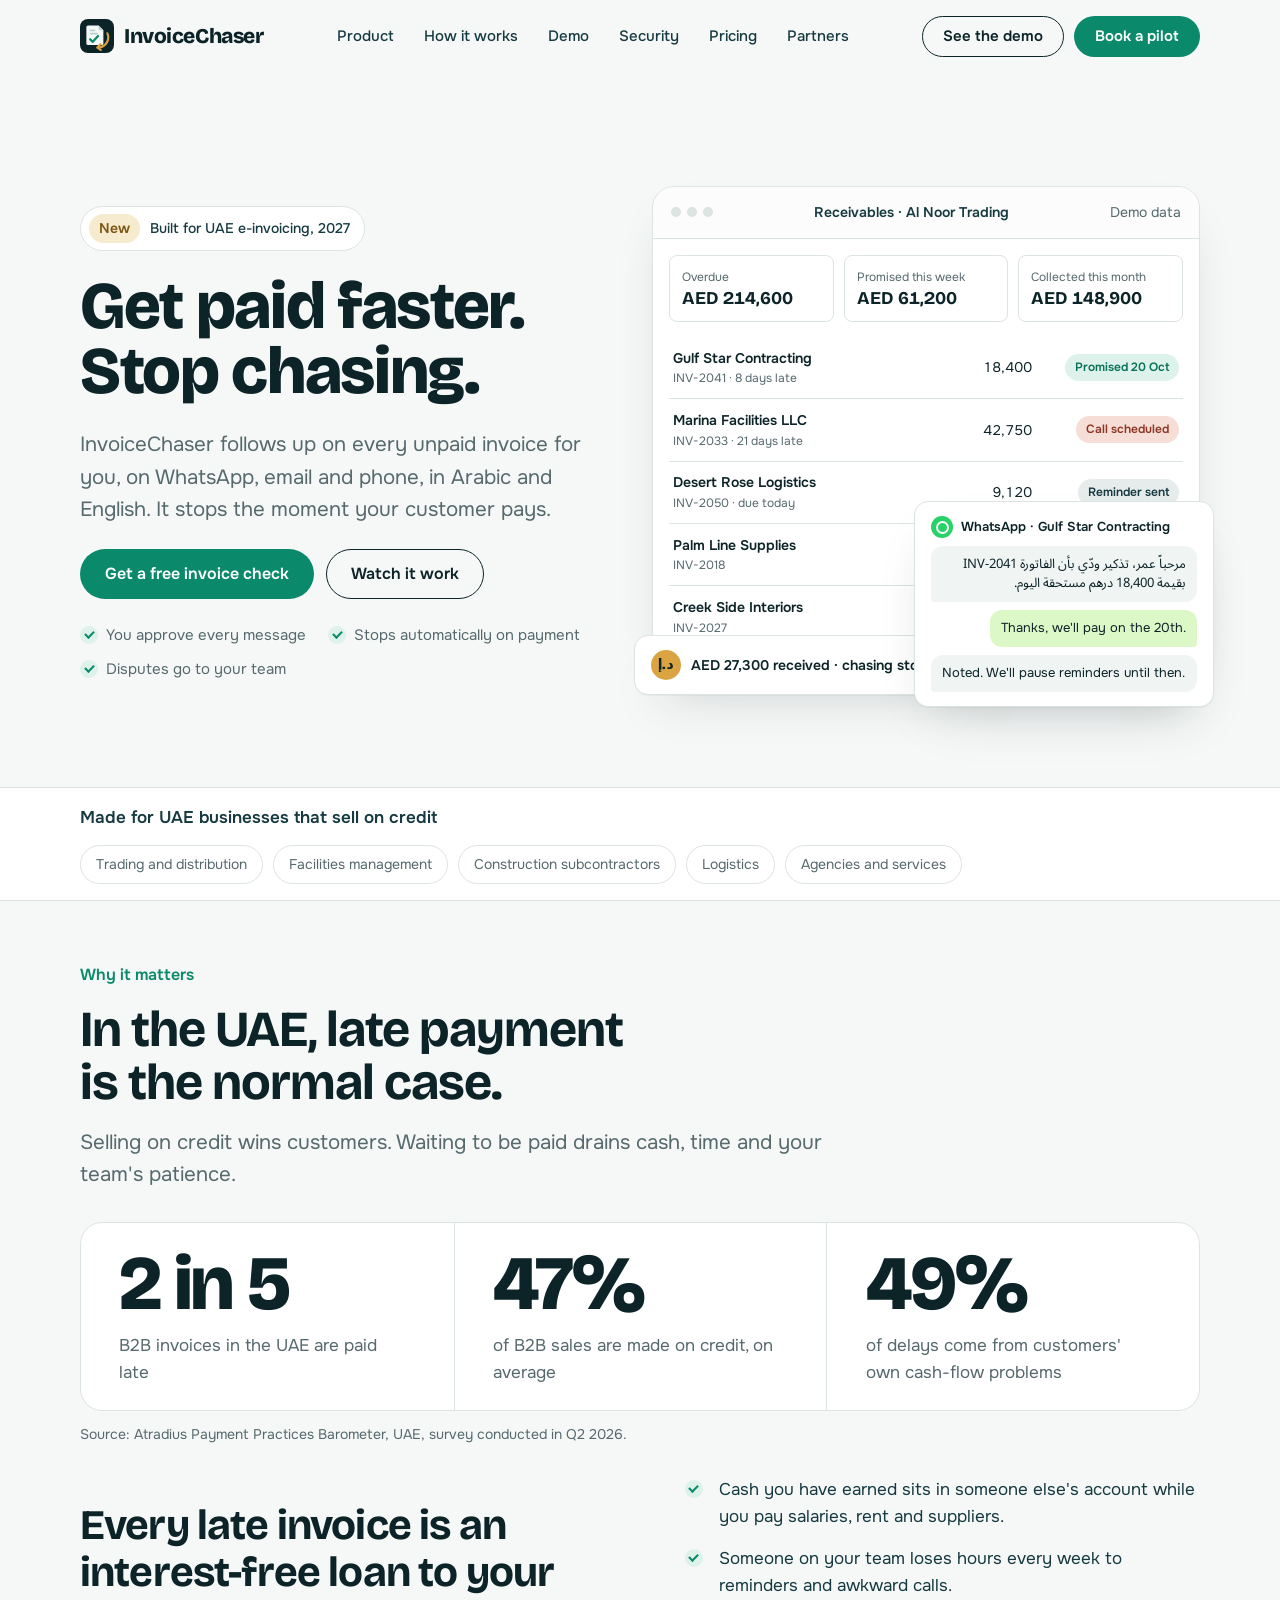
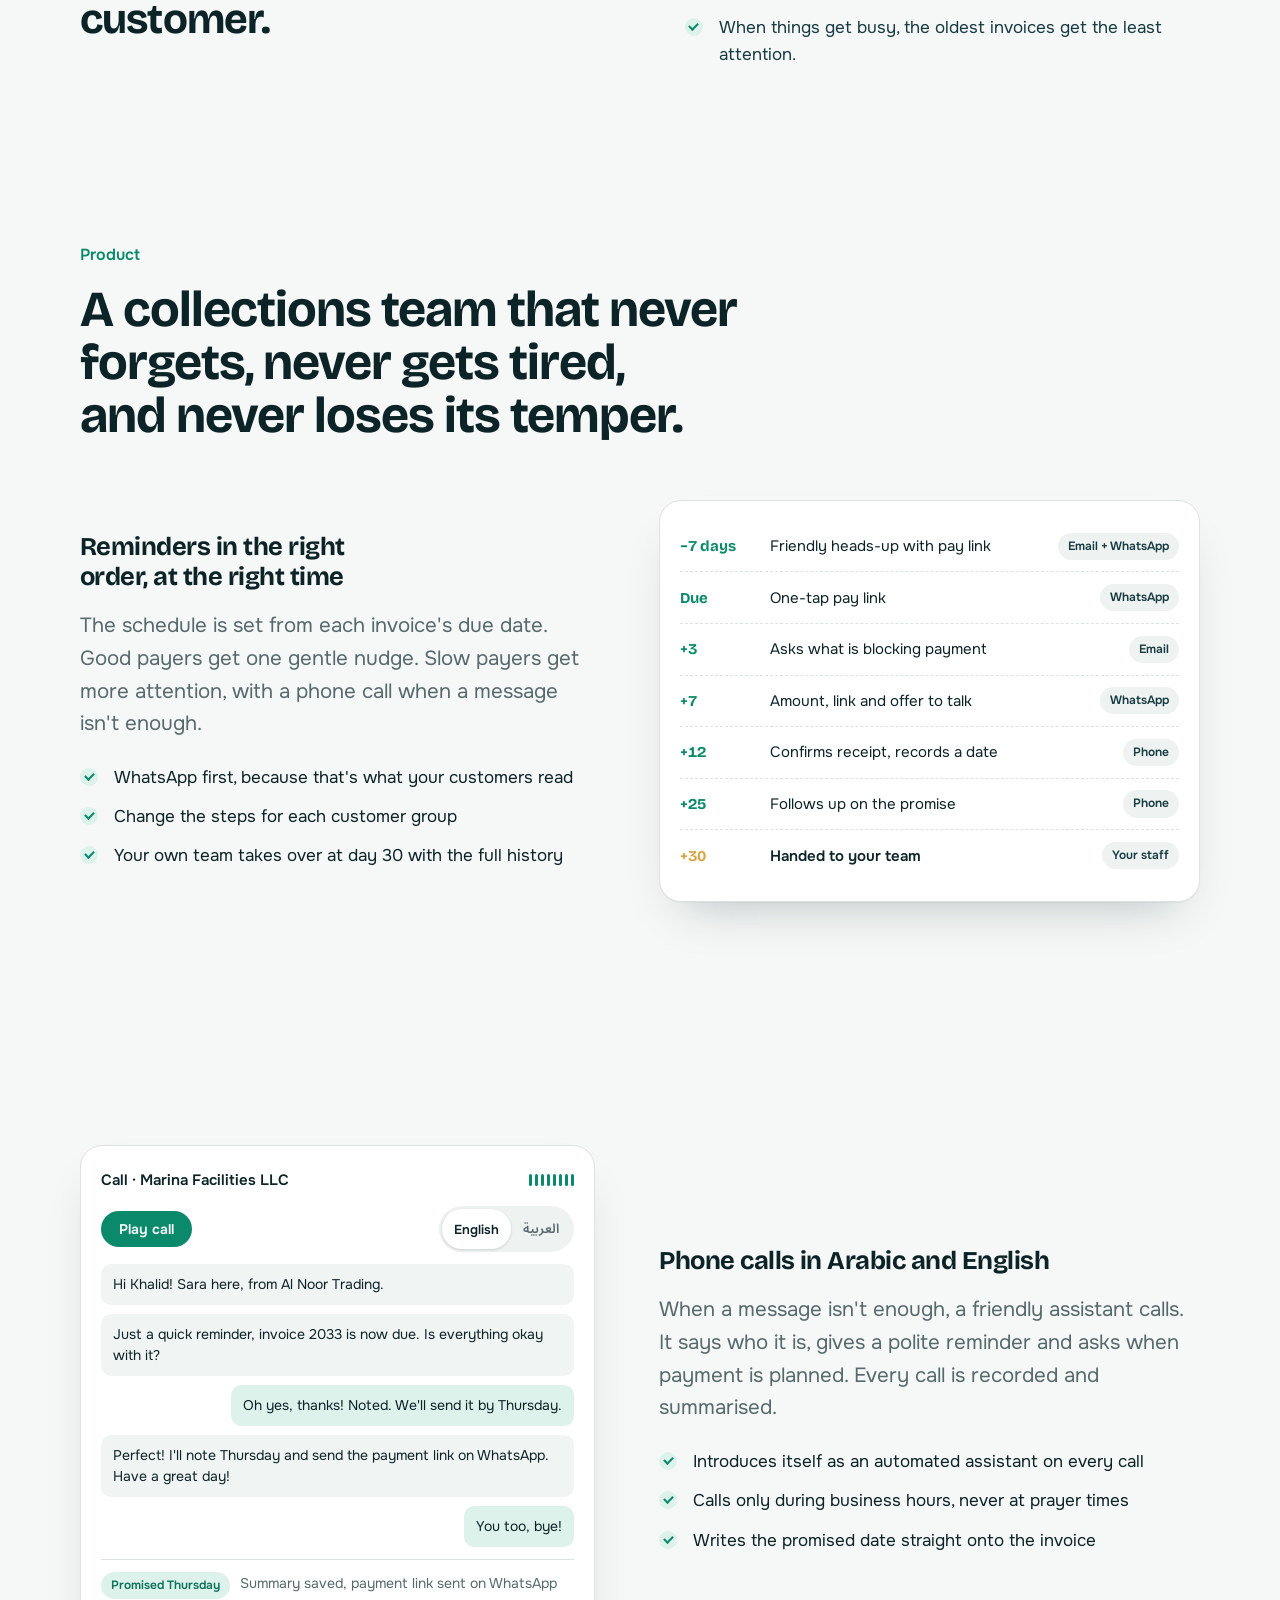
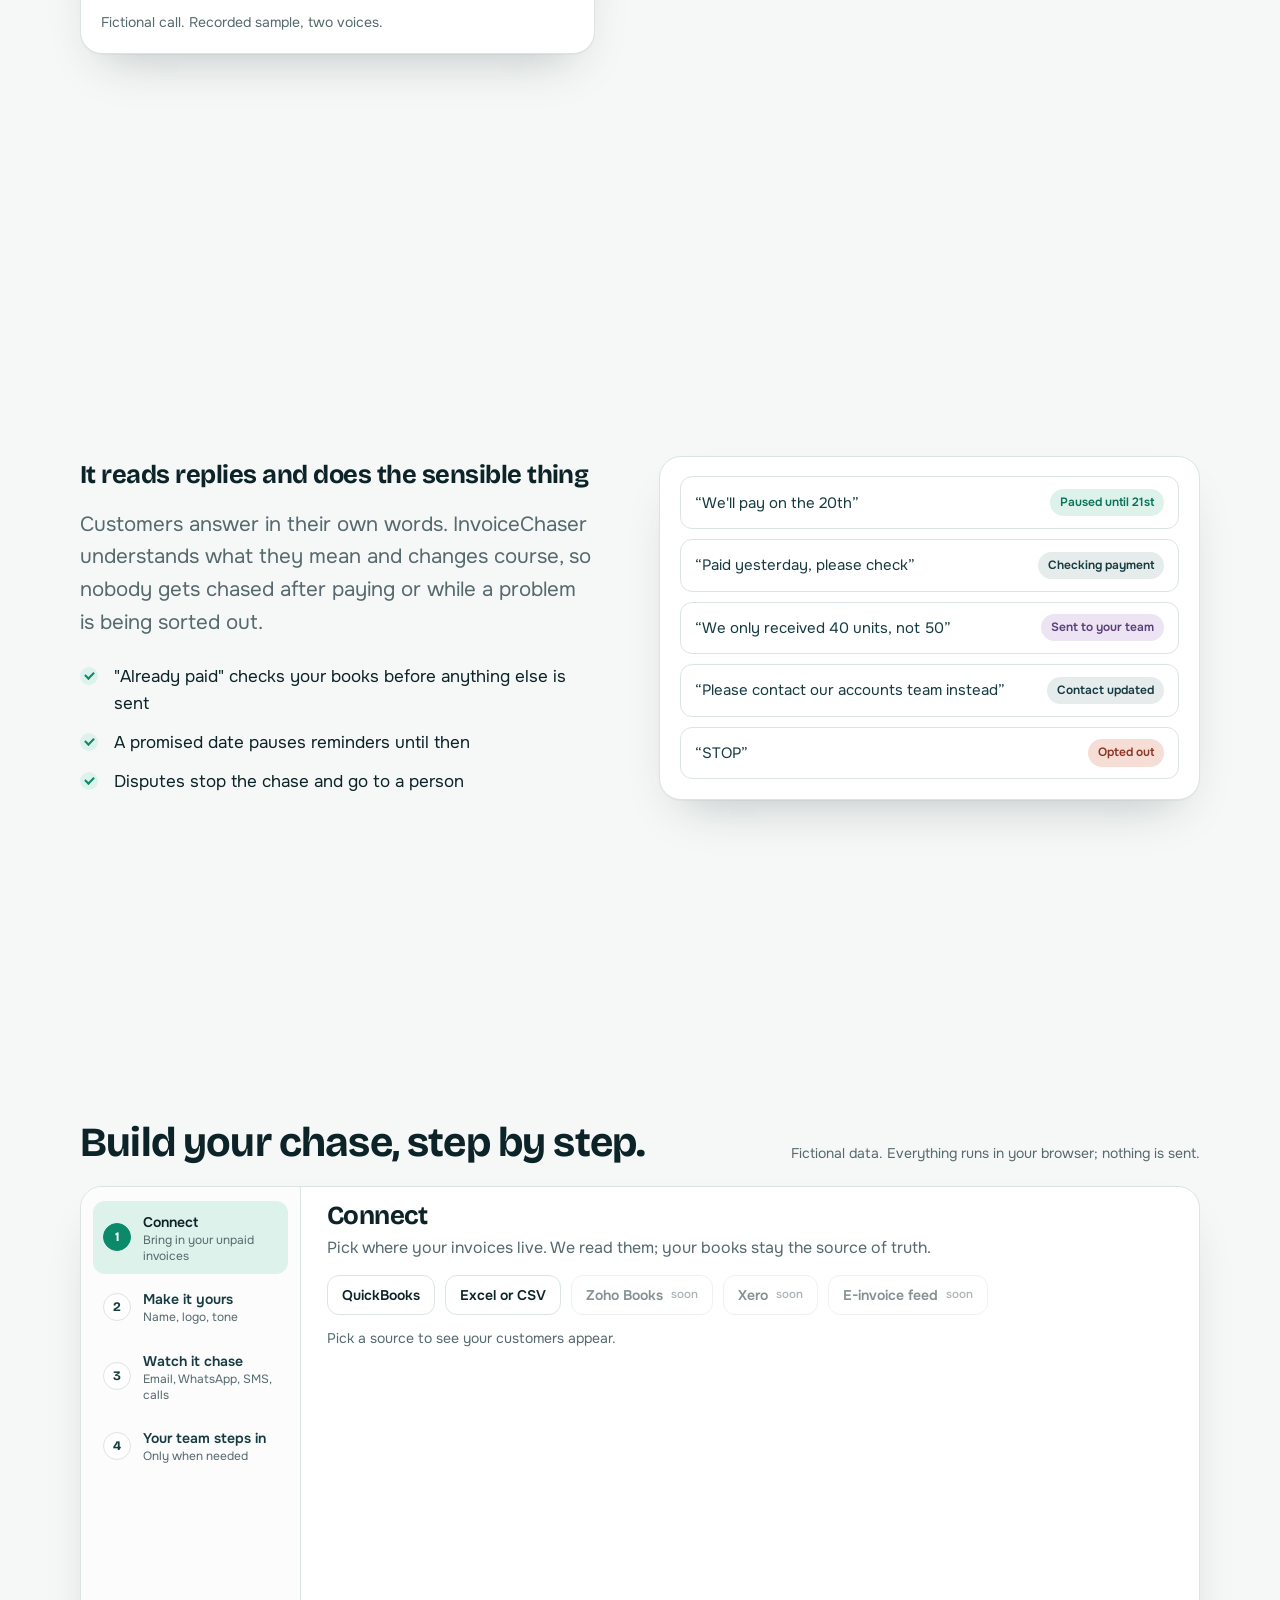
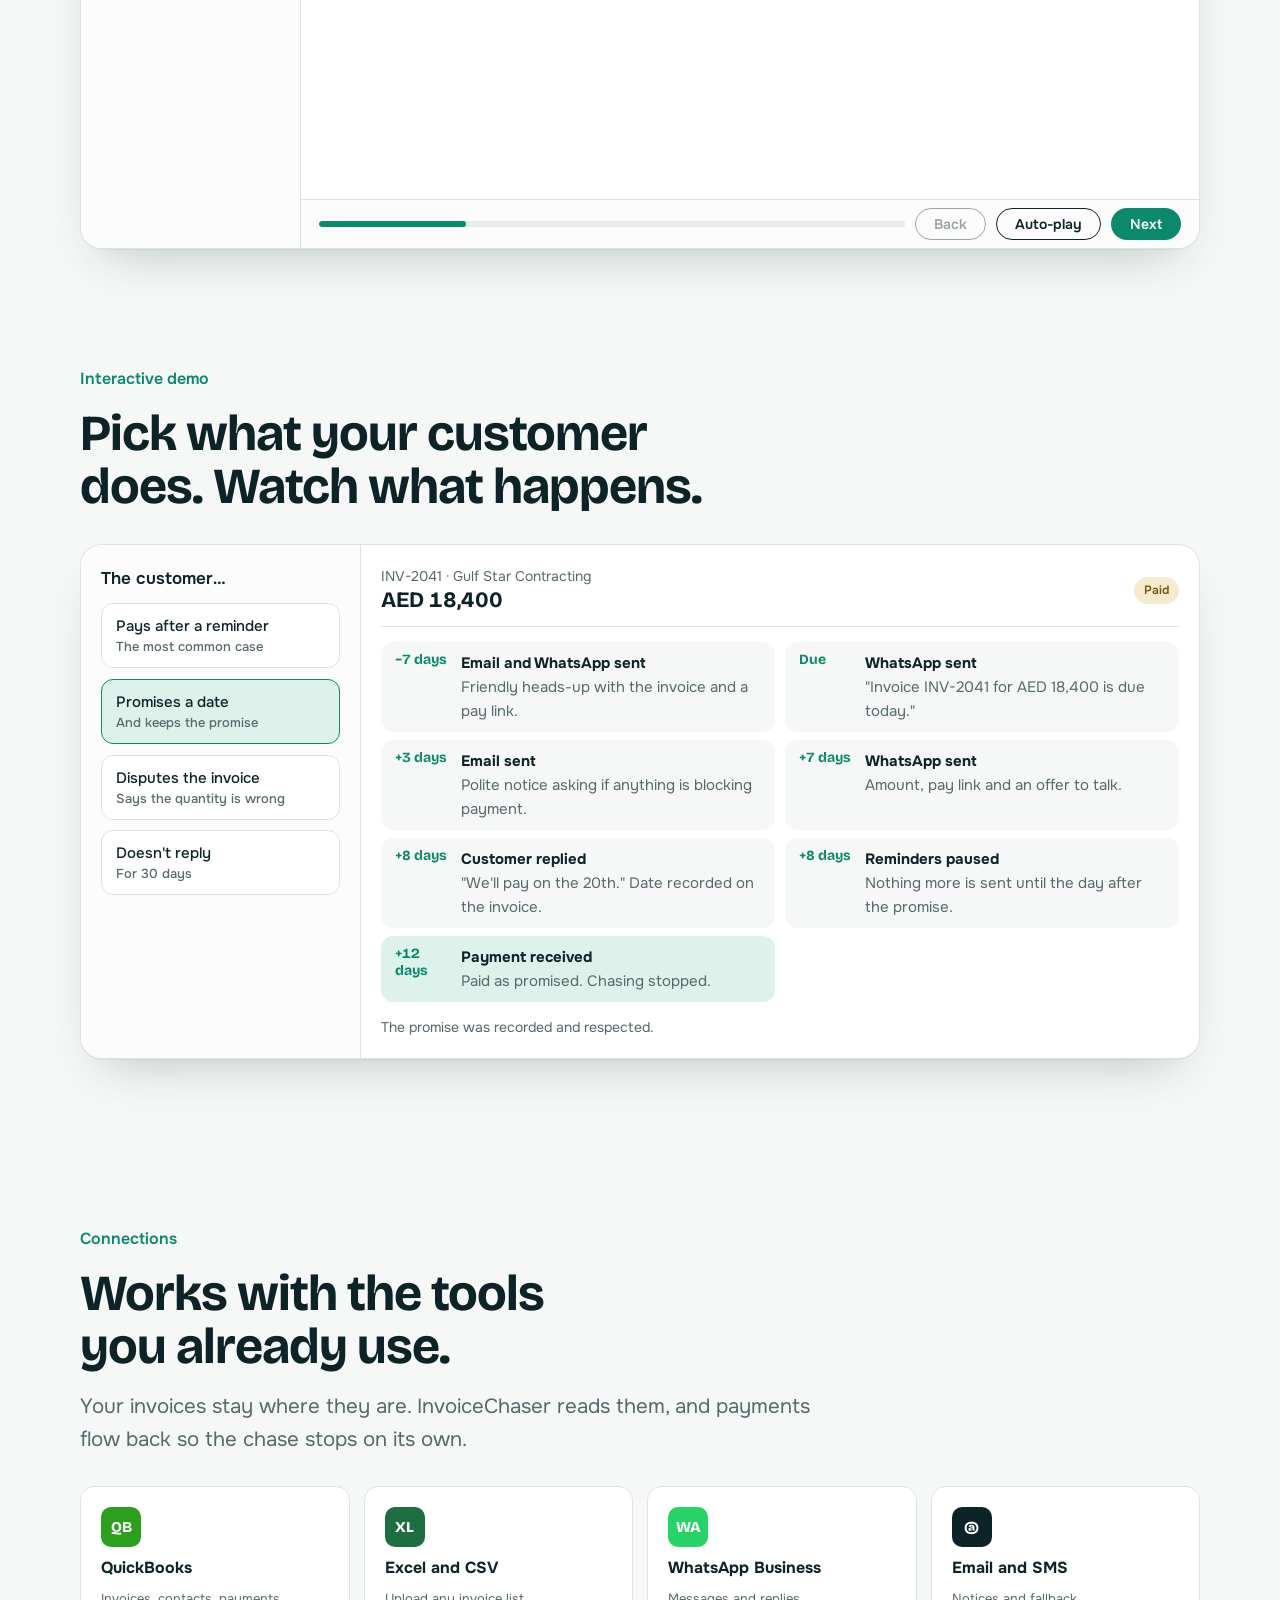
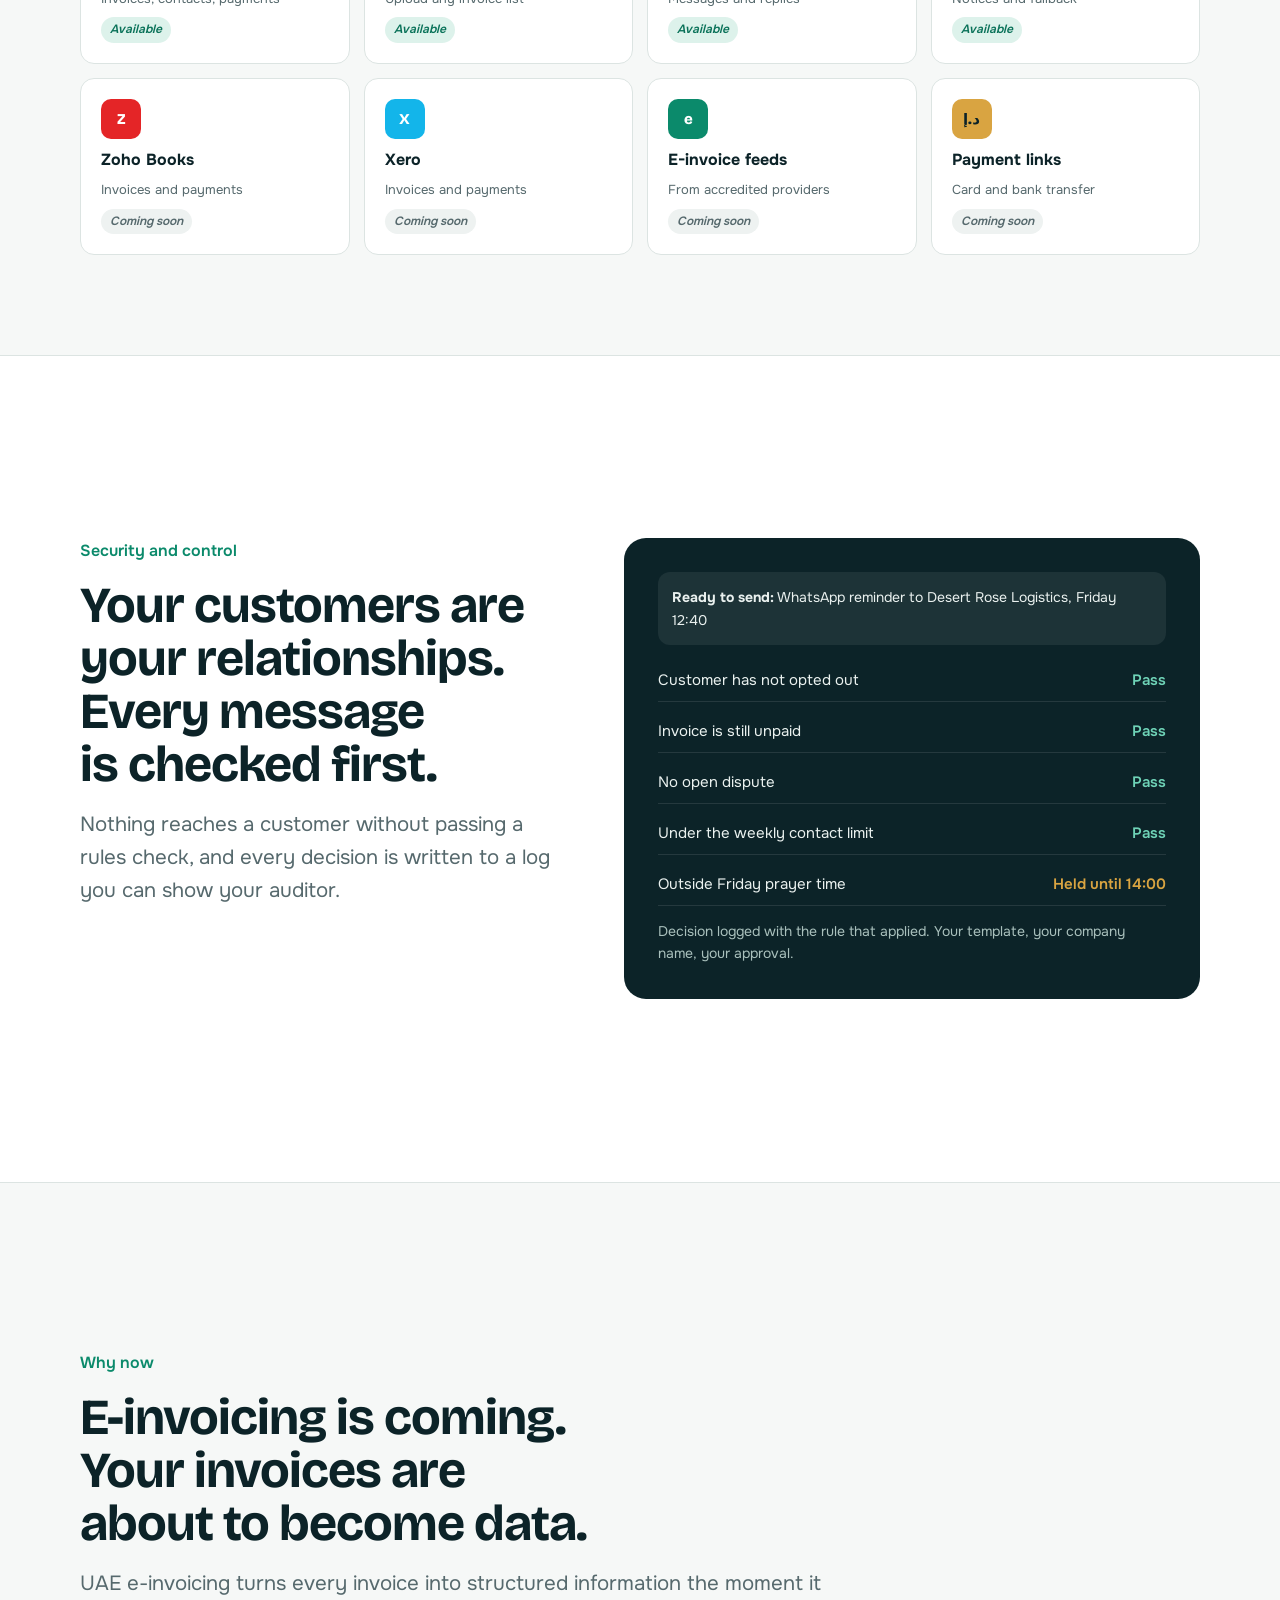
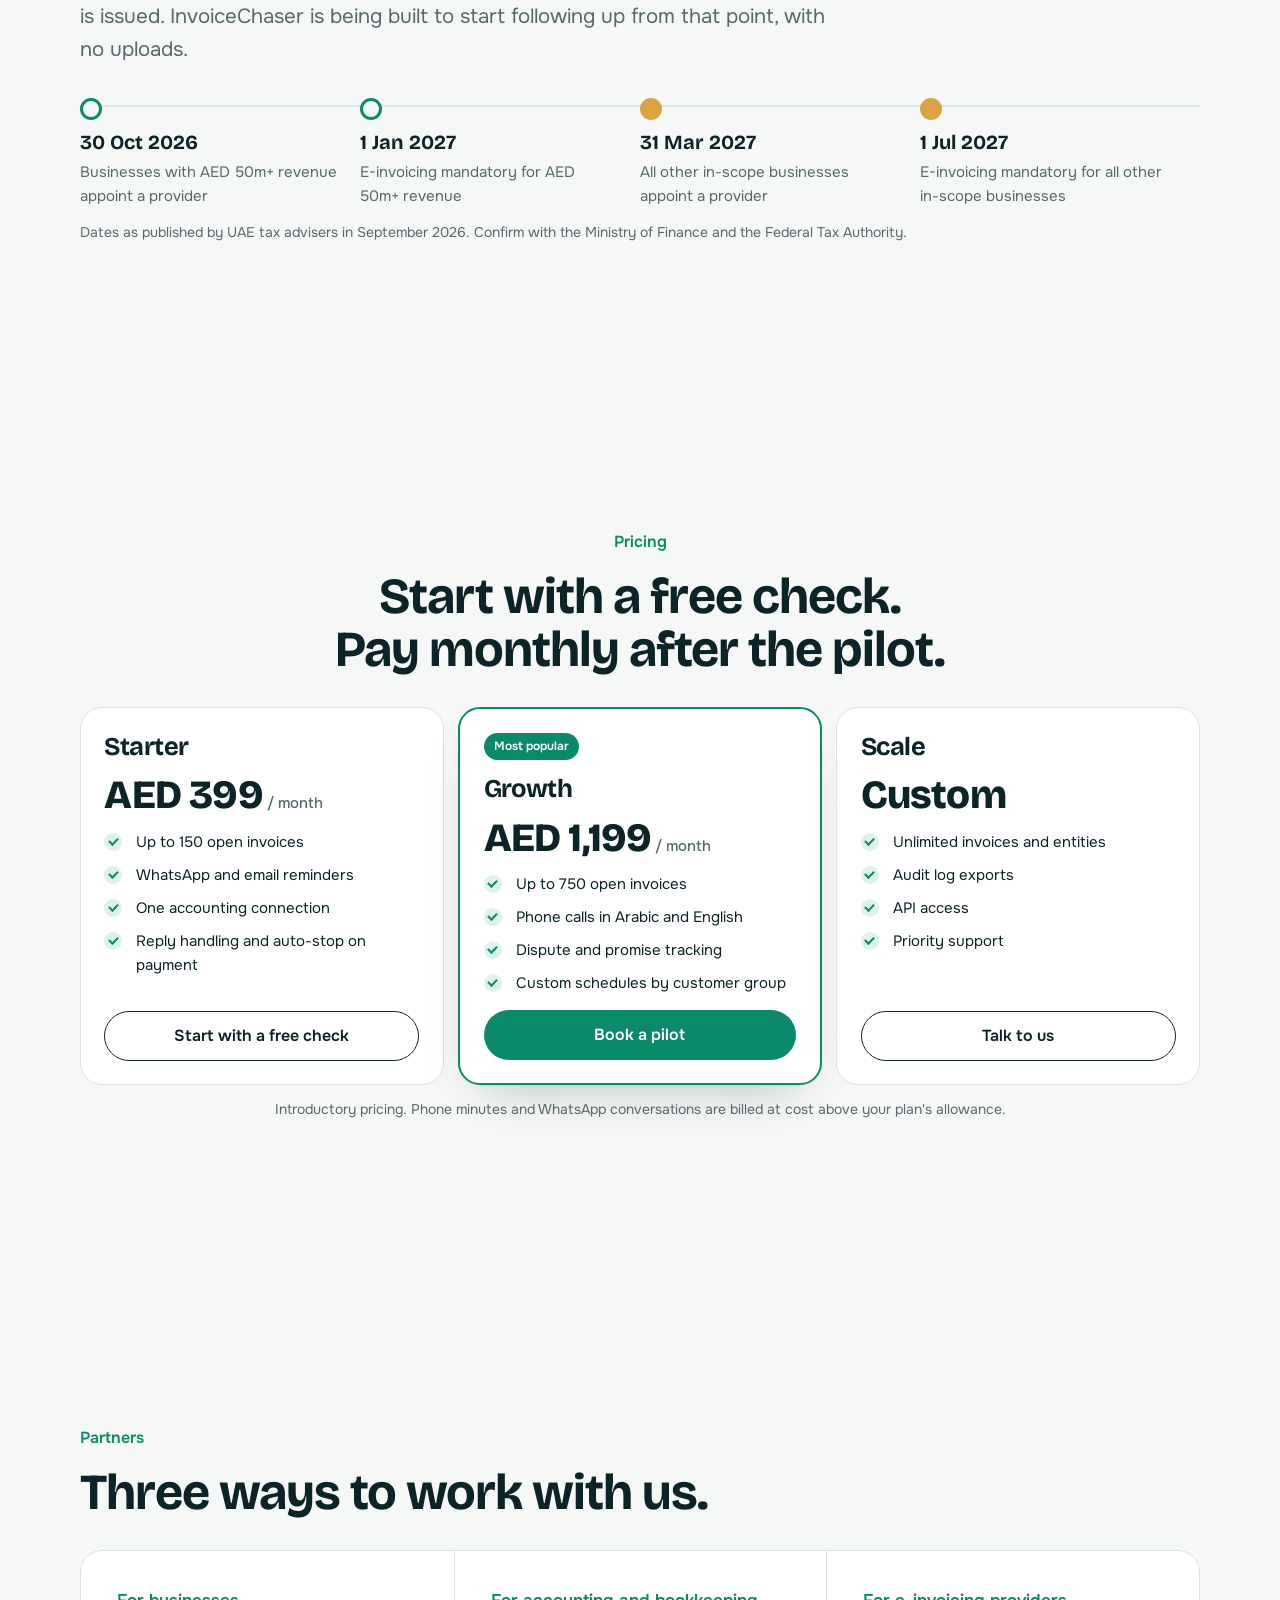
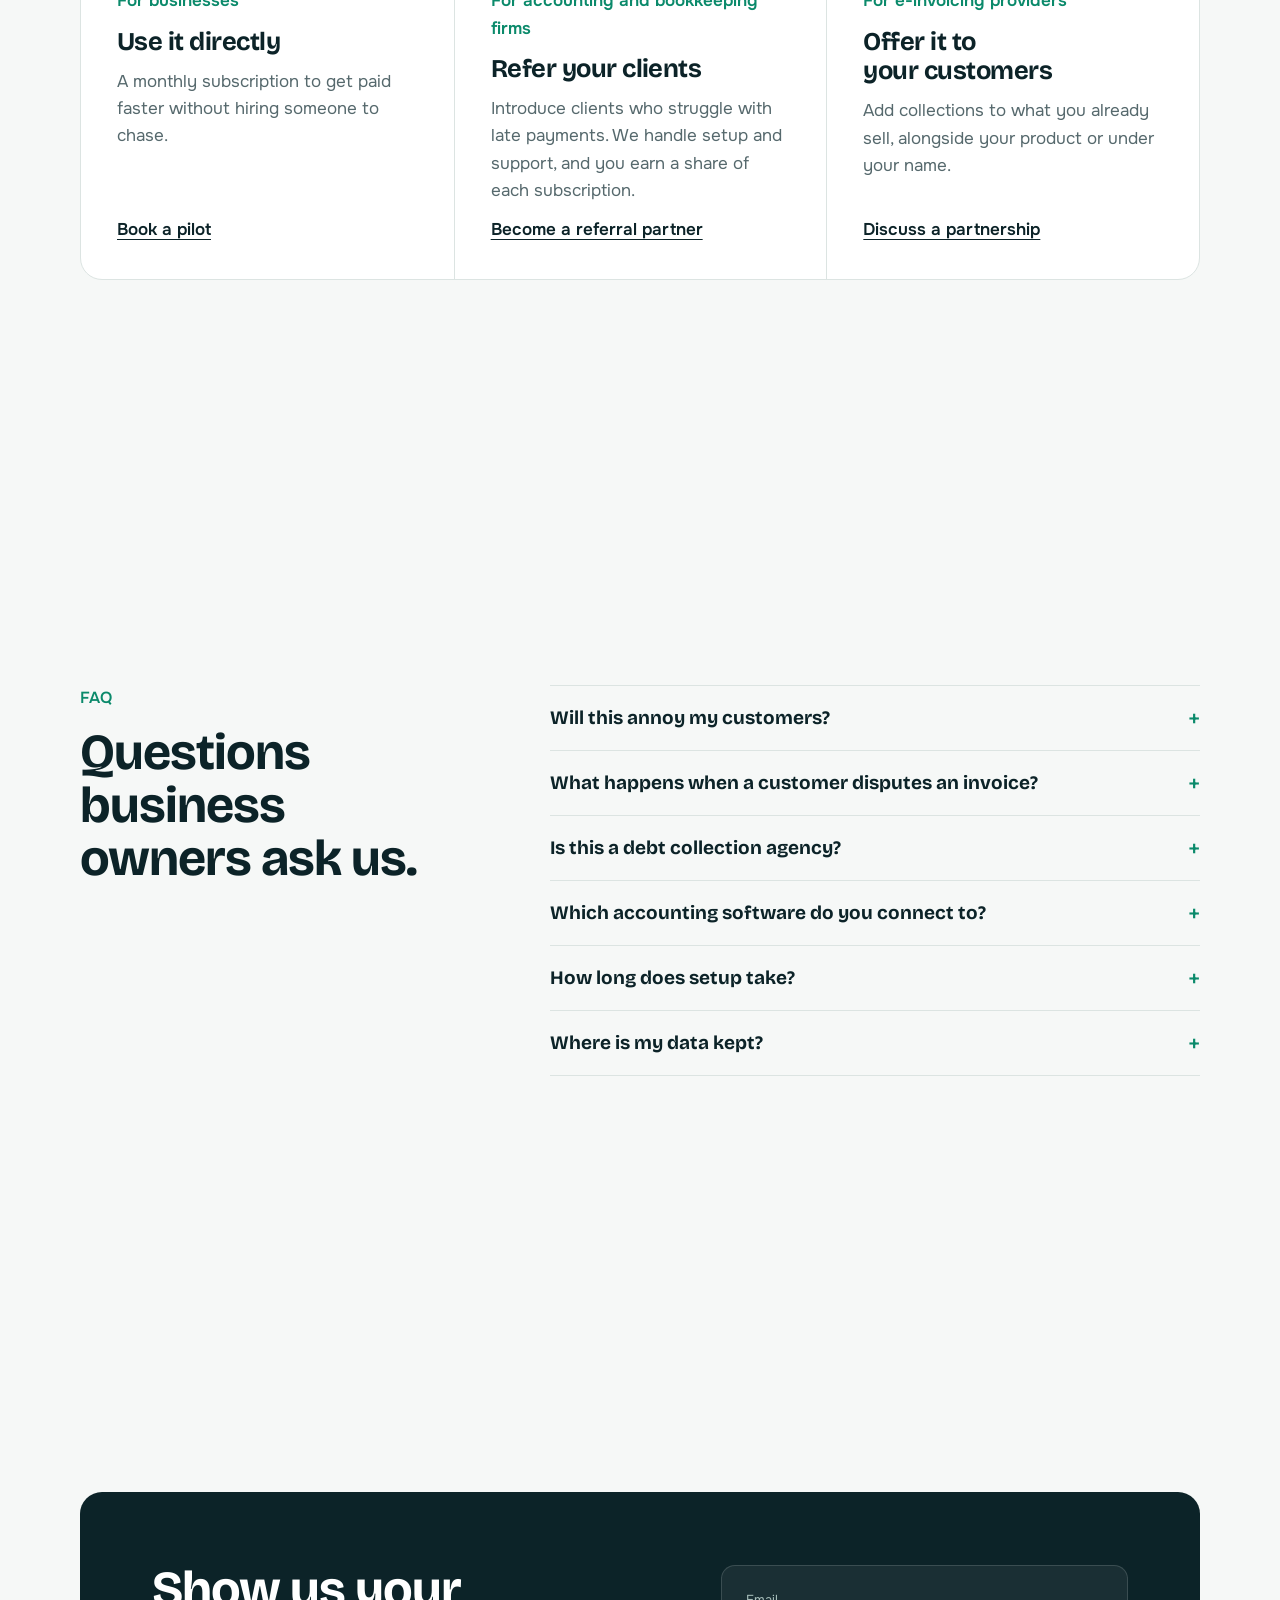
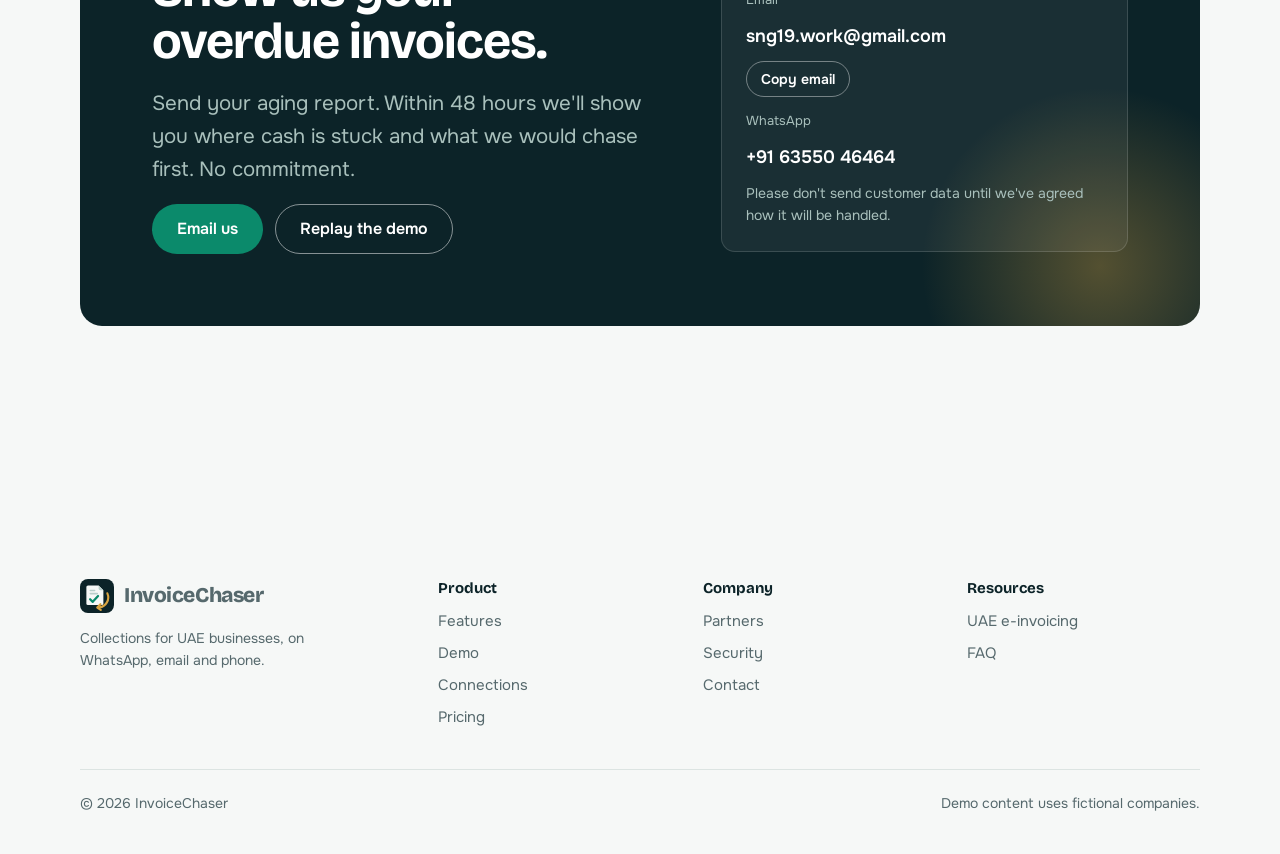
==== commit 65e6620c: "Shorter mobile page: hide secondary blocks, swipeable pricing and partners, compact stats Co-Authore" ====
--- a/index.html
+++ b/index.html
@@ -526,6 +526,95 @@
 details.more{border:1px solid var(--line);border-radius:12px;padding:10px 14px;background:#FBFCFB}
 details.more summary{cursor:pointer;font-weight:600;font-size:14px;color:var(--emerald-2)}
 .wiz-rail{width:auto}
+.wiz-body[data-s="2"] h3,.wiz-body[data-s="2"] .sub{display:none}
+/* ---- mobile ---- */
+@media (max-width:980px){
+  .section{padding-block:clamp(40px,10vw,64px)!important}
+  .section-head{margin-bottom:clamp(20px,5vw,32px)}
+  .features{gap:clamp(40px,10vw,64px)}
+  .feature{gap:22px}
+  .hero{padding-block:28px 40px}
+  .nav-in{height:64px}
+  .menu{top:64px}
+  .nav-cta .btn{padding:10px 16px;font-size:14px;white-space:nowrap;line-height:1.1}
+  .burger{white-space:nowrap}
+  .logo{font-size:19px;white-space:nowrap}
+}
+@media (max-width:480px){
+  body{font-size:16px}
+  .wrap{padding-inline:18px}
+  .nav-in{gap:8px}
+  .logo{font-size:17px;gap:8px}
+  .logo-svg{width:30px;height:30px}
+  .nav-cta{gap:8px}
+  .nav-cta .btn{padding:9px 12px;font-size:13px}
+  .burger{padding:8px 11px;font-size:13px}
+  h1{font-size:clamp(36px,11vw,44px)}
+  h2{font-size:clamp(26px,7.6vw,32px)}
+  .hero-actions .btn{width:100%}
+  .btn{padding:14px 20px}
+  .fig strong{font-size:clamp(40px,12vw,52px)}
+  .val,#mail{font-size:clamp(15px,4.4vw,18px);overflow-wrap:anywhere}
+  .rung{grid-template-columns:56px 1fr;row-gap:2px}
+  .rung .ch{grid-column:2;justify-self:start}
+  .wiz-head{margin-bottom:14px}
+  .wiz-rail{padding:8px;justify-content:space-between;gap:6px}
+  .wiz-rail li{flex:1}
+  .wiz-rail button{width:100%;grid-template-columns:1fr;justify-items:center;padding:4px}
+  .wiz-rail button>span:last-child{display:none}
+  .wiz-body{padding:16px 14px}
+  .wiz-foot{padding:10px 12px;gap:8px;flex-wrap:wrap}
+  .wiz-bar{flex:1 1 100%;order:-1}
+  .wiz-foot .wbtn{flex:1;white-space:nowrap;padding:10px 8px}
+  .imp .r{grid-template-columns:22px 1fr auto;gap:8px;padding:10px 12px}
+  .sumline{flex-direction:column;gap:2px}
+  .brand-prev .pv-sub{flex-wrap:wrap}
+  .day{display:flex;justify-content:space-between;align-items:center;text-align:left;gap:10px;flex-wrap:wrap}
+  .day b{margin:0;font-size:30px}
+  .evx{grid-template-columns:44px 26px 1fr;gap:8px;padding:8px 10px}
+  .handoff .hcard{padding:12px}
+  .ctas .btn{flex:1 1 100%}
+  .float-wa{margin-top:12px}
+  .demo-side{flex-direction:column}
+  .plans{gap:14px}
+  .footer-grid,.foot-grid{gap:24px}
+}
+/* ---- mobile: shorter page ---- */
+@media (max-width:700px){
+  .sectors,#demo,.menu a[href="#demo"]{display:none!important}
+  .section{padding-block:34px!important}
+  .section-head{gap:10px;margin-bottom:18px}
+  .section-head .lead{display:none}
+  #how .wiz-head+.wiz{margin-top:0}
+  .hero-points li:nth-child(3){display:none}
+  .hero .float,.hero .rows .row:nth-child(n+4){display:none}
+  .hero .stage{padding-bottom:0}
+  .hero-copy{gap:16px}
+  .hero .lead{display:block;font-size:17px}
+  .problem-grid{grid-template-columns:repeat(3,1fr)}
+  .fig{padding:14px 10px;border-left:1px solid var(--line)}
+  .fig strong{font-size:30px}
+  .fig p{font-size:12.5px;line-height:1.35}
+  .loan{display:none}
+  .features{gap:30px}
+  .feature{gap:12px}
+  .feature-head{margin-bottom:0}
+  .feature-copy .lead{display:none}
+  .feature:not(.flip) .panel{display:none}
+  .feature-copy ul{gap:8px}
+  .hub{grid-template-columns:1fr 1fr;gap:10px}
+  .tile:has(.soon:not(.live)){display:none}
+  .tile p{display:none}
+  .gate{display:none}
+  #trust .section-head .lead,#einvoicing .section-head .lead{display:block;font-size:16px}
+  #einvoicing .tl{gap:12px}
+  .plans,.ways{display:flex;overflow-x:auto;scroll-snap-type:x mandatory;gap:12px;margin-inline:-18px;padding:4px 18px 14px;-webkit-overflow-scrolling:touch}
+  .plans>*,.ways>*{flex:0 0 84%;scroll-snap-align:center}
+  .plan .small{display:none}
+  footer{padding-block:32px 24px}
+  .foot-base{margin-top:20px}
+  .cta{padding:26px 20px}
+}
 </style>
 </head>
 <body>
@@ -573,7 +662,7 @@
       <p class="lead">InvoiceChaser follows up on every unpaid invoice for you, on WhatsApp, email and phone, in Arabic and English. It stops the moment your customer pays.</p>
       <div class="hero-actions">
         <a class="btn btn-primary" href="#contact">Get a free invoice check</a>
-        <a class="btn btn-line" href="#demo">Watch it work</a>
+        <a class="btn btn-line" href="#how">Watch it work</a>
       </div>
       <ul class="hero-points">
         <li><span class="tick"></span>You approve every message</li>
@@ -933,7 +1022,7 @@
       <div class="cta-copy">
         <h2>Show us your overdue invoices.</h2>
         <p class="lead">Send your aging report. Within 48 hours we'll show you where cash is stuck and what we would chase first. No commitment.</p>
-        <div class="hero-actions"><a class="btn btn-primary" href="mailto:sng19.work@gmail.com?subject=Free%20invoice%20check">Email us</a><a class="btn btn-line" href="#demo">Replay the demo</a></div>
+        <div class="hero-actions"><a class="btn btn-primary" href="mailto:sng19.work@gmail.com?subject=Free%20invoice%20check">Email us</a><a class="btn btn-line" href="#how">Replay the demo</a></div>
       </div>
       <div class="cta-box">
         <label for="mail">Email</label>
@@ -1123,7 +1212,7 @@
  $('#wizBack').disabled=S.step===0;$('#wizBack').style.opacity=S.step===0?.4:1;
  const nx=$('#wizNext');nx.textContent=S.step===STEPS.length-1?'Start over':'Next';
  const st=STEPS[S.step];
- body.className='wiz-body';body.innerHTML=`<h3>${st.t}</h3><p class="sub">${st.sub}</p><div id="wizMain"></div>`;
+ body.className='wiz-body';body.dataset.s=S.step;body.innerHTML=`<h3>${st.t}</h3><p class="sub">${st.sub}</p><div id="wizMain"></div>`;
  void body.offsetWidth;body.classList.add('go');body.scrollTop=0;
  st.r($('#wizMain'));
  if(S.auto)later(()=>{if(S.step<STEPS.length-1)go(S.step+1);else setAuto(false)},S.step===2?15000:S.step===0?6000:7000);
